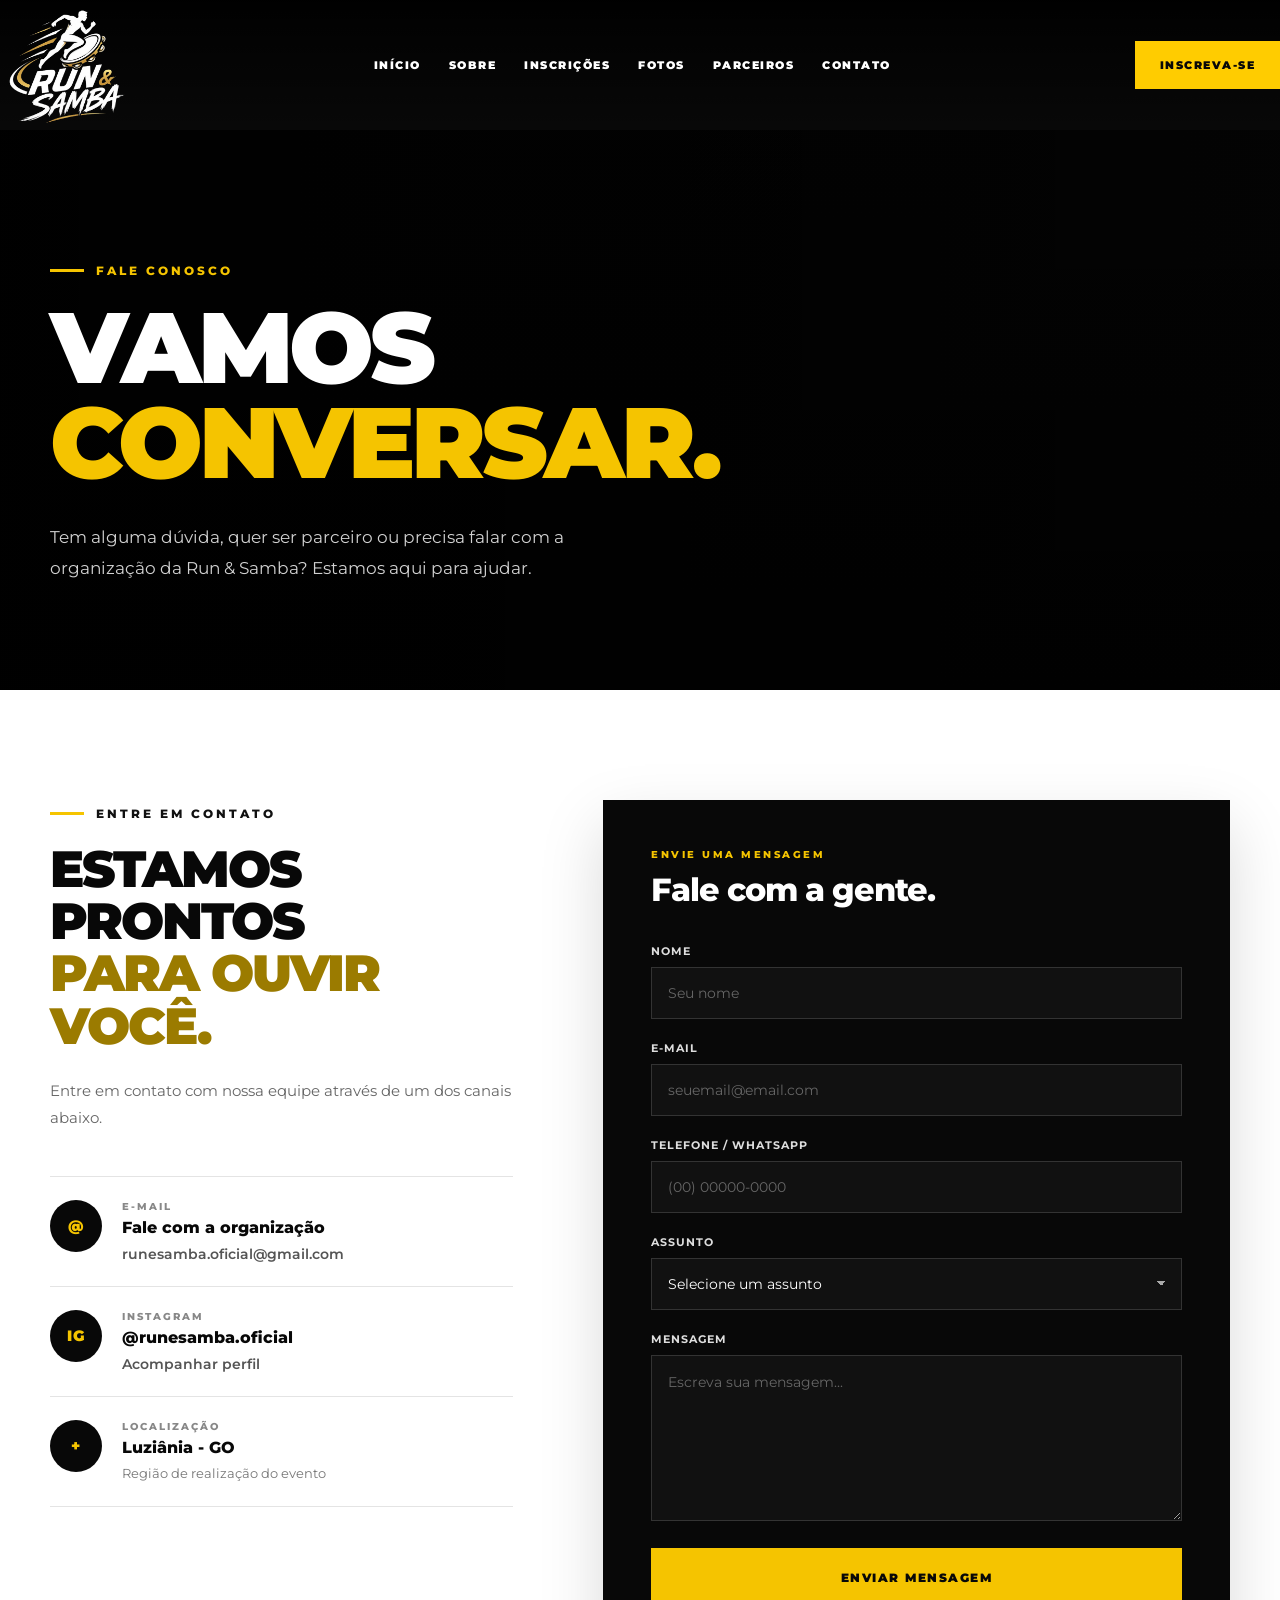
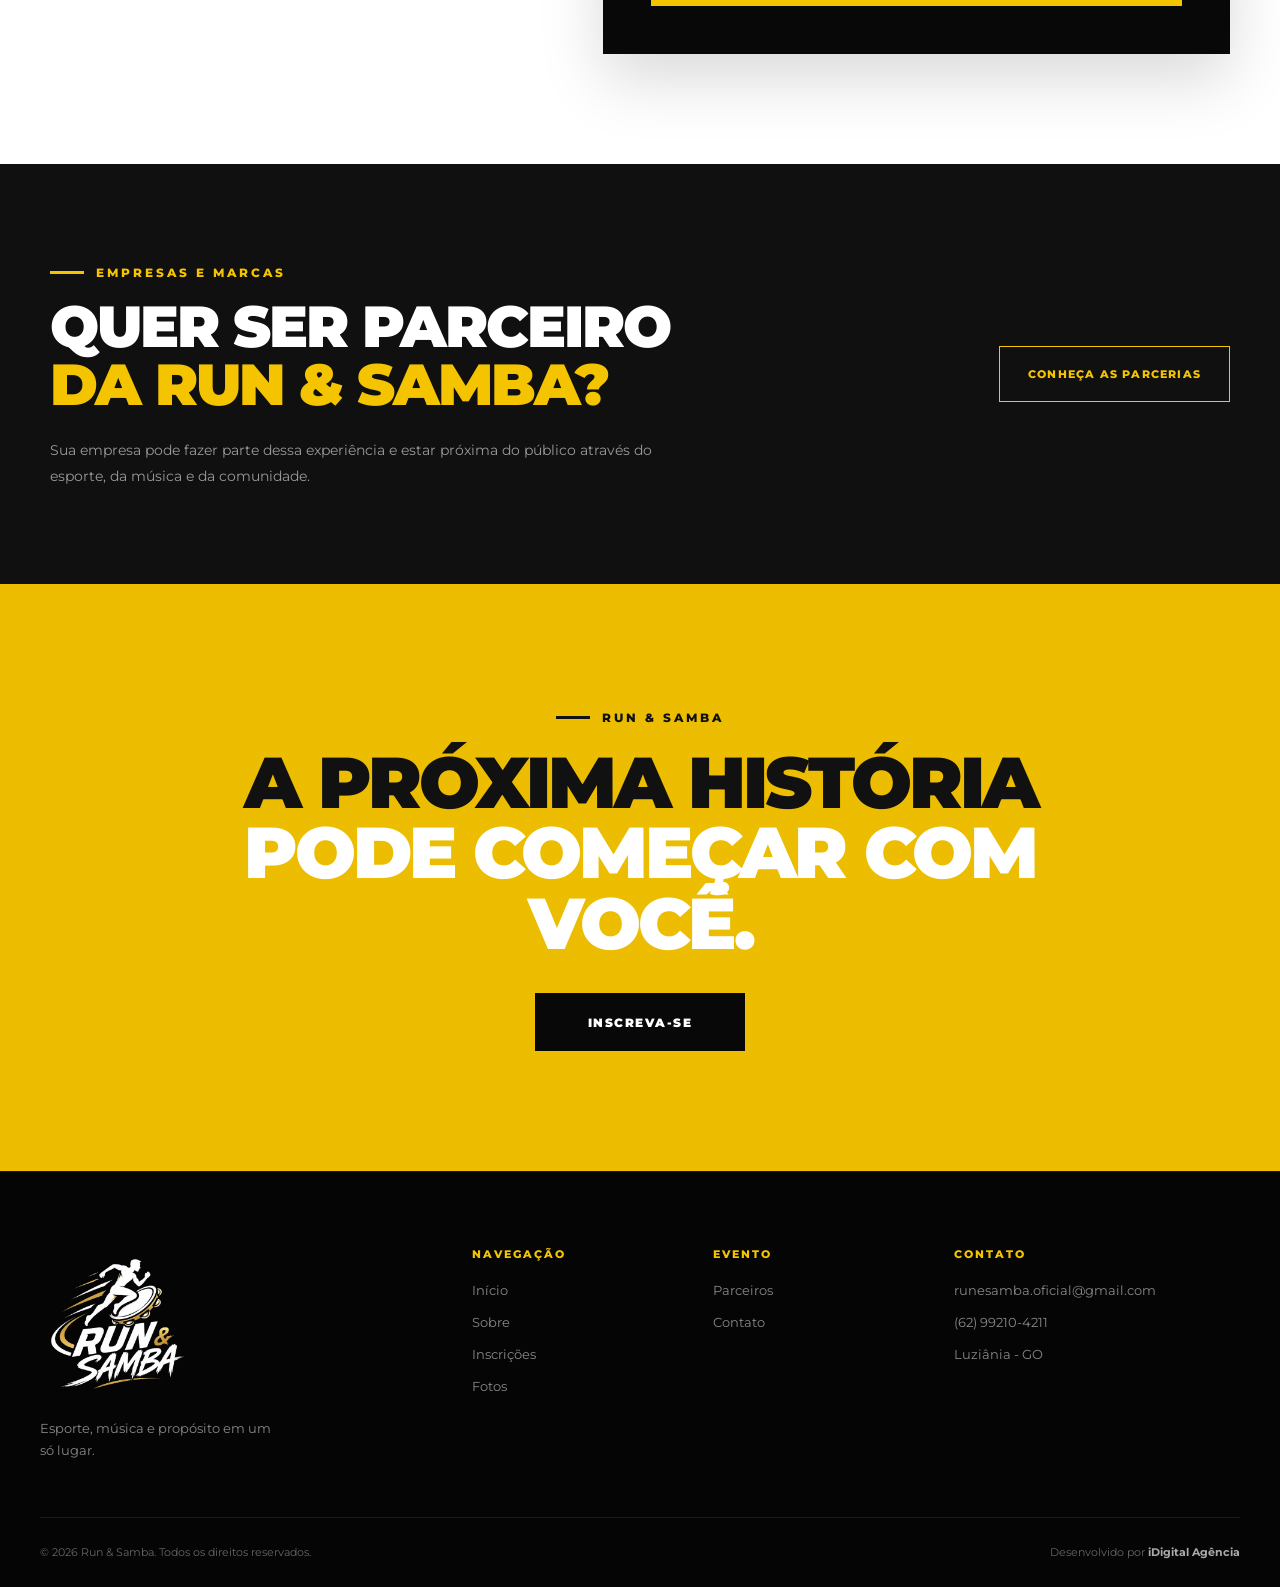
==== contato.html @ 83740265 "Projeto Run & Samba" ====
<!DOCTYPE html>
<html lang="pt-BR">

<head>

    <meta charset="UTF-8">

    <meta
        name="viewport"
        content="width=device-width, initial-scale=1.0"
    >

    <meta
        name="description"
        content="Entre em contato com a organização da Run & Samba."
    >

    <title>Contato | Run & Samba</title>


    <!-- FONTES -->

    <link
        rel="preconnect"
        href="https://fonts.googleapis.com"
    >

    <link
        rel="preconnect"
        href="https://fonts.gstatic.com"
        crossorigin
    >

    <link
        href="https://fonts.googleapis.com/css2?family=Montserrat:wght@300;400;500;600;700;800;900&display=swap"
        rel="stylesheet"
    >


    <!-- CSS -->

    <link
        rel="stylesheet"
        href="css/style.css"
    >

</head>


<body>


<!-- ==================================================
     HEADER
================================================== -->

<header class="header">

    <nav class="navbar">


        <a
            href="index.html"
            class="logo-link"
        >

            <img
                src="img/LOGO.png"
                class="logo"
                alt="Run & Samba"
            >

        </a>


         <ul class="menu">

            <li>
                <a href="index.html">
                    INÍCIO
                </a>
            </li>

            <li>
                <a href="sobre.html">
                    SOBRE
                </a>
            </li>
        
            <li>
                <a href="inscricoes.html">
                    INSCRIÇÕES
                </a>
            </li>

            <li>
                <a href="galeria.html">
                    FOTOS
                </a>
            </li>

            <li>
                <a
                    href="parceiros.html"
                >
                    PARCEIROS
                </a>
            </li>

            <li>
                <a href="contato.html">
                    CONTATO
                </a>
            </li>

        </ul>


        <a
            href="inscricoes.html"
            class="btn-header"
        >
            INSCREVA-SE
        </a>


    </nav>

</header>


<main>


<!-- ==================================================
     HERO
================================================== -->

<section class="contato-hero">


    <div class="contato-hero-overlay"></div>


    <div class="container">


        <div class="contato-hero-content">

            <span class="section-label">
                FALE CONOSCO
            </span>


            <h1>

                VAMOS
                <span>CONVERSAR.</span>

            </h1>


            <p>

                Tem alguma dúvida, quer ser parceiro
                ou precisa falar com a organização
                da Run & Samba?

                Estamos aqui para ajudar.

            </p>

        </div>

    </div>

</section>



<!-- ==================================================
     CONTATO PRINCIPAL
================================================== -->

<section class="contato-section">


    <div class="container">


        <div class="contato-grid">


            <!-- ==================================================
                 INFORMAÇÕES
            ================================================== -->

            <div class="contato-info">


                <span class="section-label">
                    ENTRE EM CONTATO
                </span>


                <h2>

                    ESTAMOS PRONTOS
                    <span>PARA OUVIR VOCÊ.</span>

                </h2>


                <p>

                    Entre em contato com nossa equipe
                    através de um dos canais abaixo.

                </p>



                <!-- E-MAIL -->

                <div class="contato-item">

                    <div class="contato-icon">
                        @
                    </div>


                    <div>

                        <span>
                            E-MAIL
                        </span>


                        <h3>
                            Fale com a organização
                        </h3>


                        <a
                            href="mailto:runesamba.oficial@gmail.com"
                        >
                            runesamba.oficial@gmail.com
                        </a>

                    </div>

                </div>



                <!-- INSTAGRAM -->

                <div class="contato-item">

                    <div class="contato-icon">
                        IG
                    </div>


                    <div>

                        <span>
                            INSTAGRAM
                        </span>


                        <h3>
                            @runesamba.oficial
                        </h3>


                        <a
                            href="https://instagram.com/runesamba.oficial"
                            target="_blank"
                            rel="noopener noreferrer"
                        >
                            Acompanhar perfil
                        </a>

                    </div>

                </div>



                <!-- LOCALIZAÇÃO -->

                <div class="contato-item">

                    <div class="contato-icon">
                        +
                    </div>


                    <div>

                        <span>
                            LOCALIZAÇÃO
                        </span>


                        <h3>
                            Luziânia - GO
                        </h3>


                        <p>
                            Região de realização do evento
                        </p>

                    </div>

                </div>


            </div>



            <!-- ==================================================
                 FORMULÁRIO
            ================================================== -->

            <div class="contato-form-wrapper">


                <div class="form-header">

                    <span>
                        ENVIE UMA MENSAGEM
                    </span>


                    <h3>
                        Fale com a gente.
                    </h3>

                </div>



                <form
                    action="https://formspree.io/f/mkjwjlvd"
                    method="POST"
                    class="contato-form"
                >


                    <!-- REDIRECIONAMENTO -->

                    <input
                    type="hidden"
                    name="_next"
                    value="http://127.0.0.1:5500/obrigado.html"
>


                    <!-- ASSUNTO DO E-MAIL -->

                    <input
                        type="hidden"
                        name="_subject"
                        value="Novo contato — Run & Samba"
                    >



                    <!-- NOME -->

                    <div class="form-group">

                        <label for="nome">
                            Nome
                        </label>


                        <input
                            type="text"
                            id="nome"
                            name="nome"
                            placeholder="Seu nome"
                            autocomplete="name"
                            required
                        >

                    </div>



                    <!-- E-MAIL -->

                    <div class="form-group">

                        <label for="email">
                            E-mail
                        </label>


                        <input
                            type="email"
                            id="email"
                            name="email"
                            placeholder="seuemail@email.com"
                            autocomplete="email"
                            required
                        >

                    </div>



                    <!-- TELEFONE -->

                    <div class="form-group">

                        <label for="telefone">
                            Telefone / WhatsApp
                        </label>


                        <input
                            type="tel"
                            id="telefone"
                            name="telefone"
                            placeholder="(00) 00000-0000"
                            autocomplete="tel"
                            required
                        >

                    </div>



                    <!-- ASSUNTO -->

                    <div class="form-group">

                        <label for="assunto">
                            Assunto
                        </label>


                        <select
                            id="assunto"
                            name="assunto"
                            required
                        >

                            <option value="">
                                Selecione um assunto
                            </option>


                            <option value="Inscrição">
                                Inscrição
                            </option>


                            <option value="Quero ser parceiro">
                                Quero ser parceiro
                            </option>


                            <option value="Informações sobre o evento">
                                Informações sobre o evento
                            </option>


                            <option value="Fotos">
                                Fotos
                            </option>
                        
                            <option value="Outro assunto">
                                Outro assunto
                            </option>

                        </select>

                    </div>



                    <!-- MENSAGEM -->

                    <div class="form-group">

                        <label for="mensagem">
                            Mensagem
                        </label>


                        <textarea
                            id="mensagem"
                            name="mensagem"
                            rows="6"
                            placeholder="Escreva sua mensagem..."
                            required
                        ></textarea>

                    </div>



                    <!-- BOTÃO -->

                    <button
                        type="submit"
                        class="btn-form"
                    >

                        ENVIAR MENSAGEM

                    </button>


                </form>

            </div>


        </div>

    </div>

</section>



<!-- ==================================================
     PARCERIAS
================================================== -->

<section class="contato-parceria">


    <div class="container">


        <div class="contato-parceria-content">


            <div>

                <span class="section-label">
                    EMPRESAS E MARCAS
                </span>


                <h2>

                    QUER SER PARCEIRO
                    <span>DA RUN & SAMBA?</span>

                </h2>


                <p>

                    Sua empresa pode fazer parte dessa
                    experiência e estar próxima do público
                    através do esporte, da música e da
                    comunidade.

                </p>

            </div>


            <a
                href="parceiros.html"
                class="btn-parceria"
            >

                CONHEÇA AS PARCERIAS

            </a>

        </div>

    </div>

</section>



<!-- ==================================================
     CTA INSCRIÇÃO
================================================== -->

<section class="contato-cta">


    <div class="container">


        <span class="section-label">
            RUN & SAMBA
        </span>


        <h2>

            A PRÓXIMA HISTÓRIA
            <span>PODE COMEÇAR COM VOCÊ.</span>

        </h2>


        <a
            href="inscricoes.html"
            class="btn-cta-contato"
        >

            INSCREVA-SE

        </a>

    </div>

</section>


</main>



<!-- ==================================================
     FOOTER
================================================== -->

<!-- ==================================================
     FOOTER
================================================== -->

<footer class="footer">

    <div class="container">

        <div class="footer-grid">

            <!-- MARCA -->

            <div class="footer-brand">

                <img
                    src="img/LOGO.png"
                    alt="Run & Samba"
                >

                <p>
                    Esporte, música e propósito
                    em um só lugar.
                </p>

            </div>


            <!-- NAVEGAÇÃO -->

            <div class="footer-column">

                <h4>
                    NAVEGAÇÃO
                </h4>

                <a href="index.html">
                    Início
                </a>

                <a href="sobre.html">
                    Sobre
                </a>

                <a href="inscricoes.html">
                    Inscrições
                </a>

                <a href="galeria.html">
                    Fotos
                </a>

            </div>


            <!-- EVENTO -->

            <div class="footer-column">

                <h4>
                    EVENTO
                </h4>

                <a href="parceiros.html">
                    Parceiros
                </a>

                <a href="contato.html">
                    Contato
                </a>

            </div>


            <!-- CONTATO -->

            <div class="footer-column">

                <h4>
                    CONTATO
                </h4>

                <p>
                    runesamba.oficial@gmail.com
                </p>

                <p>
                    (62) 99210-4211
                </p>

                <p>
                    Luziânia - GO
                </p>

            </div>

        </div>


        <!-- LINHA FINAL -->

        <div class="footer-bottom">

            <p>
                © 2026 Run & Samba. Todos os direitos reservados.
            </p>

            <p>
                Desenvolvido por
                <strong>iDigital Agência</strong>
            </p>

        </div>

    </div>

</footer>



<script src="js/script.js"></script>

</body>

</html>
---- css/style.css ----
/* ============================================================
   RUN & SAMBA
   STYLE.CSS
   Visual: preto + branco + amarelo
   ============================================================ */

:root {
    --black: #080808;
    --black-soft: #111111;
    --black-card: #151515;

    --white: #ffffff;
    --gray: #b8b8b8;
    --gray-dark: #777777;

    --yellow: #ffcc00;
    --yellow-dark: #e6b800;

    --border: rgba(255, 255, 255, 0.12);

    --container: 1200px;

    --transition: 0.3s ease;
}


/* ============================================================
   RESET
   ============================================================ */

* {
    margin: 0;
    padding: 0;
    box-sizing: border-box;
}

html {
    scroll-behavior: smooth;
}

body {
    font-family: "Montserrat", sans-serif;
    background: var(--black);
    color: var(--white);
    overflow-x: hidden;
}

body,
button,
input,
textarea,
select {
    font-family: "Montserrat", sans-serif;
}

img {
    display: block;
    max-width: 100%;
}

a {
    color: inherit;
    text-decoration: none;
}

button,
input,
textarea,
select {
    border: 0;
    outline: none;
}

button {
    cursor: pointer;
}


/* ============================================================
   CONTAINER
   ============================================================ */

.container {
    width: min(
        var(--container),
        calc(100% - 40px)
    );

    margin: 0 auto;
}


/* ============================================================
   SECTIONS
   ============================================================ */

.section {
    padding: 120px 0;
}

.section-label {
    display: inline-block;

    margin-bottom: 18px;

    color: var(--yellow);

    font-size: 12px;
    font-weight: 900;

    letter-spacing: 3px;
}

.section-heading h2 {
    max-width: 900px;

    font-size: clamp(
        36px,
        5vw,
        68px
    );

    line-height: 0.98;

    font-weight: 900;

    letter-spacing: -2px;
}

.section-heading h2 span {
    color: var(--yellow);
}

.section-heading.center {
    text-align: center;
}

.section-heading.center h2 {
    margin: 0 auto;
}


/* ============================================================
   HEADER
   ============================================================ */

.header {
    position: absolute;

    top: 0;
    left: 0;

    width: 100%;

    z-index: 1000;

    background:
        linear-gradient(
            to bottom,
            rgba(0, 0, 0, 0.95),
            rgba(0, 0, 0, 0)
        );
}

.navbar {
    min-height: 90px;

    display: flex;

    align-items: center;
    justify-content: space-between;

    gap: 30px;
}

.logo-link {
    display: flex;
    align-items: center;
}

.logo {
    width: 130px;
    height: auto;

    object-fit: contain;
}


/* ============================================================
   MENU
   ============================================================ */

.menu {
    display: flex;

    align-items: center;

    gap: 28px;

    list-style: none;
}

.menu li {
    list-style: none;
}

.menu a {
    position: relative;

    display: inline-block;

    padding: 8px 0;

    font-size: 11px;
    font-weight: 900;

    letter-spacing: 1.5px;

    transition:
        color var(--transition);
}

.menu a::after {
    content: "";

    position: absolute;

    left: 0;
    bottom: 0;

    width: 0;
    height: 2px;

    background: var(--yellow);

    transition:
        width var(--transition);
}

.menu a:hover {
    color: var(--yellow);
}

.menu a:hover::after {
    width: 100%;
}


/* ============================================================
   MENU MOBILE
   ============================================================ */

.menu-mobile {
    display: none;

    width: 44px;
    height: 44px;

    background: transparent;

    align-items: center;
    justify-content: center;

    flex-direction: column;

    gap: 5px;
}

.menu-mobile span {
    display: block;

    width: 25px;
    height: 2px;

    background: var(--white);

    transition:
        transform var(--transition),
        opacity var(--transition);
}


/* ============================================================
   BUTTONS
   ============================================================ */

.btn-header,
.btn-primary,
.btn-outline,
.btn-fotos {
    display: inline-flex;

    align-items: center;
    justify-content: center;

    min-height: 48px;

    padding: 0 25px;

    font-size: 11px;
    font-weight: 900;

    letter-spacing: 1.5px;

    transition:
        transform var(--transition),
        background var(--transition),
        color var(--transition),
        border-color var(--transition);
}

.btn-header,
.btn-primary {
    background: var(--yellow);
    color: #080808;
}

.btn-header:hover,
.btn-primary:hover {
    background: var(--yellow-dark);

    transform: translateY(-2px);
}

.btn-outline {
    border: 1px solid rgba(255, 255, 255, 0.8);

    background: transparent;

    color: var(--white);
}

.btn-outline:hover {
    border-color: var(--yellow);

    color: var(--yellow);

    transform: translateY(-2px);
}

.btn-fotos {
    border: 1px solid rgba(255, 255, 255, 0.35);

    background: transparent;

    color: var(--white);
}

.btn-fotos:hover {
    border-color: var(--yellow);

    color: var(--yellow);
}


/* ============================================================
   HERO
   ============================================================ */

.hero {
    position: relative;

    min-height: 100vh;

    display: flex;

    align-items: center;

    padding: 150px 0 190px;

    overflow: hidden;

    background:
        linear-gradient(
            90deg,
            rgba(0, 0, 0, 0.95) 0%,
            rgba(0, 0, 0, 0.75) 45%,
            rgba(0, 0, 0, 0.25) 100%
        ),
        url("../img/BANNER.png")
        center center /
        cover
        no-repeat;
}

.hero-overlay {
    position: absolute;

    inset: 0;

    background:
        linear-gradient(
            to bottom,
            rgba(0, 0, 0, 0.2),
            rgba(0, 0, 0, 0.85)
        );

    pointer-events: none;
}

.hero::after {
    content: "";

    position: absolute;

    left: 0;
    right: 0;
    bottom: 0;

    height: 180px;

    background:
        linear-gradient(
            to top,
            var(--black),
            transparent
        );

    pointer-events: none;
}

.hero-content {
    position: relative;

    z-index: 2;
}

.hero-label {
    display: block;

    margin-bottom: 24px;

    color: var(--yellow);

    font-size: 12px;
    font-weight: 900;

    letter-spacing: 3px;
}

.hero h1 {
    font-size: clamp(
        60px,
        9vw,
        125px
    );

    line-height: 0.84;

    font-weight: 900;

    letter-spacing: -5px;
}

.hero h1 span {
    color: var(--yellow);
}

.hero-content > p {
    max-width: 480px;

    margin: 30px 0;

    color: #dddddd;

    font-size: 18px;

    line-height: 1.6;
}

.hero-buttons {
    display: flex;

    align-items: center;

    gap: 12px;

    flex-wrap: wrap;
}


/* ============================================================
   HERO INFORMATION
   ============================================================ */

.hero-info {
    position: absolute;

    z-index: 4;

    right: 6%;
    bottom: 55px;

    display: grid;

    grid-template-columns:
        repeat(4, auto);

    gap: 35px;
}

.hero-info div {
    display: flex;

    flex-direction: column;

    gap: 5px;

    padding-left: 18px;

    border-left: 2px solid var(--yellow);
}

.hero-info strong {
    font-size: 19px;

    font-weight: 900;
}

.hero-info span {
    color: #aaaaaa;

    font-size: 9px;

    font-weight: 900;

    letter-spacing: 1.5px;
}


/* ============================================================
   SOBRE
   ============================================================ */

.sobre {
    background: var(--black);
}

.sobre-grid {
    display: grid;

    grid-template-columns:
        0.9fr 1.1fr;

    gap: 80px;

    margin-top: 80px;
}

.sobre-content {
    max-width: 560px;
}

.sobre-content p {
    margin-bottom: 24px;

    color: #bcbcbc;

    font-size: 16px;

    line-height: 1.8;
}

.sobre-content .sobre-destaque {
    color: var(--white);

    font-size: 25px;

    line-height: 1.45;

    font-weight: 700;
}


/* ============================================================
   FEATURES
   ============================================================ */

.sobre-features {
    display: grid;

    gap: 20px;
}

.feature {
    padding: 26px 0;

    border-top:
        1px solid
        rgba(255, 255, 255, 0.12);

    transition:
        padding var(--transition);
}

.feature:hover {
    padding-left: 10px;
}

.feature span {
    color: var(--yellow);

    font-size: 12px;

    font-weight: 900;
}

.feature h3 {
    margin: 8px 0;

    font-size: 22px;

    font-weight: 900;
}

.feature p {
    color: #999999;

    line-height: 1.6;
}


/* ============================================================
   MOMENTOS
   ============================================================ */

.momentos {
    background: #101010;

    overflow: hidden;
}

.momentos-heading {
    display: flex;

    align-items: flex-end;
    justify-content: space-between;

    gap: 30px;

    margin-bottom: 50px;
}


/* ============================================================
   GALERIA / CARROSSEL
   ============================================================ */

.stories-carousel {
    width: 100%;

    overflow: hidden;
}

.stories-track {
    display: flex;

    width: max-content;

    animation:
        marquee
        35s
        linear
        infinite;
}

.stories-group {
    display: flex;

    gap: 18px;

    padding-right: 18px;
}

.story {
    width: 210px;
    height: 300px;

    flex: 0 0 auto;

    overflow: hidden;

    background: #181818;
}

.story img {
    width: 100%;
    height: 100%;

    object-fit: cover;

    transition:
        transform 0.5s ease;
}

.story:hover img {
    transform: scale(1.06);
}

@keyframes marquee {

    from {
        transform: translateX(0);
    }

    to {
        transform: translateX(-50%);
    }

}


/* ============================================================
   EXPERIÊNCIAS
   ============================================================ */

.experiencias {
    background: var(--black);
}

.experience-grid {
    display: grid;

    grid-template-columns:
        repeat(3, 1fr);

    margin-top: 70px;

    border-top:
        1px solid
        rgba(255, 255, 255, 0.08);

    border-left:
        1px solid
        rgba(255, 255, 255, 0.08);
}

.experience-card {
    min-height: 180px;

    display: flex;

    gap: 24px;

    padding: 32px;

    border-right:
        1px solid
        rgba(255, 255, 255, 0.08);

    border-bottom:
        1px solid
        rgba(255, 255, 255, 0.08);

    transition:
        background var(--transition),
        transform var(--transition);
}

.experience-card:hover {
    background: var(--black-soft);

    transform: translateY(-3px);
}

.experience-card > span {
    color: var(--yellow);

    font-size: 12px;

    font-weight: 900;
}

.experience-card h3 {
    margin-bottom: 12px;

    font-size: 18px;

    font-weight: 900;
}

.experience-card p {
    color: #999999;

    line-height: 1.6;
}


/* ============================================================
   CTA
   ============================================================ */

.cta {
    position: relative;

    padding: 130px 0;

    overflow: hidden;

    background: #111111;
}

.cta-background {
    position: absolute;

    inset: 0;

    background:
        linear-gradient(
            90deg,
            rgba(0, 0, 0, 0.9),
            rgba(0, 0, 0, 0.55)
        ),
        url("../img/BANNER.jpg")
        center center /
        cover
        no-repeat;

    opacity: 0.9;
}

.cta-content {
    position: relative;

    z-index: 2;
}

.cta h2 {
    max-width: 900px;

    font-size: clamp(
        38px,
        5vw,
        70px
    );

    line-height: 1;

    font-weight: 900;

    letter-spacing: -2px;
}

.cta h2 span {
    color: var(--yellow);
}

.cta p {
    max-width: 600px;

    margin: 25px 0;

    color: #cccccc;

    line-height: 1.7;
}


/* ============================================================
   FOOTER
   ============================================================ */

.footer {
    padding: 75px 0 25px;

    background: #050505;

    border-top:
        1px solid
        rgba(255, 255, 255, 0.08);
}

.footer-grid {
    display: grid;

    grid-template-columns:
        2fr 1fr 1fr 1.5fr;

    gap: 50px;
}

.footer-brand img {
    width: 125px;

    margin-bottom: 18px;
}

.footer p,
.footer a {
    color: #999999;

    font-size: 13px;

    line-height: 1.8;
}

.footer-column {
    display: flex;

    flex-direction: column;

    gap: 5px;
}

.footer-column h4 {
    margin-bottom: 12px;

    color: var(--white);

    font-size: 11px;

    letter-spacing: 2px;
}

.footer a {
    transition:
        color var(--transition);
}

.footer a:hover {
    color: var(--yellow);
}

.footer-bottom {
    display: flex;

    align-items: center;
    justify-content: space-between;

    gap: 20px;

    margin-top: 55px;

    padding-top: 20px;

    border-top:
        1px solid
        rgba(255, 255, 255, 0.08);
}

.footer-bottom strong {
    color: var(--yellow);
}


/* ============================================================
   PÁGINAS INTERNAS
   ============================================================ */

.page-hero {
    padding: 170px 0 90px;

    background:
        linear-gradient(
            rgba(0, 0, 0, 0.75),
            rgba(0, 0, 0, 0.9)
        ),
        url("../img/BANNER.png")
        center center /
        cover
        no-repeat;
}

.page-hero h1 {
    font-size: clamp(
        48px,
        7vw,
        90px
    );

    line-height: 0.95;

    font-weight: 900;

    letter-spacing: -3px;
}

.page-content {
    padding: 90px 0;

    background: var(--black);
}


/* ============================================================
   CARDS
   ============================================================ */

.card-grid {
    display: grid;

    grid-template-columns:
        repeat(3, 1fr);

    gap: 20px;

    margin-top: 45px;
}

.card {
    padding: 30px;

    background: var(--black-card);

    border:
        1px solid
        rgba(255, 255, 255, 0.08);

    transition:
        transform var(--transition),
        border-color var(--transition);
}

.card:hover {
    transform: translateY(-4px);

    border-color:
        rgba(255, 204, 0, 0.4);
}

.card h3 {
    margin-bottom: 10px;

    font-size: 18px;

    font-weight: 900;
}

.card p {
    color: #aaaaaa;

    line-height: 1.7;
}


/* ============================================================
   FORMULÁRIO
   ============================================================ */

.form-box {
    width: 100%;

    max-width: 760px;

    margin: 0 auto;

    padding: 40px;

    background: var(--black-card);

    border:
        1px solid
        rgba(255, 255, 255, 0.1);
}

.form-grid {
    display: grid;

    grid-template-columns:
        1fr 1fr;

    gap: 18px;

    margin-top: 30px;
}

.field {
    display: flex;

    flex-direction: column;

    gap: 8px;
}

.field.full {
    grid-column: 1 / -1;
}

.field label {
    color: var(--white);

    font-size: 10px;

    font-weight: 900;

    letter-spacing: 1.5px;
}

.field input,
.field select,
.field textarea {
    width: 100%;

    padding: 15px;

    color: var(--white);

    background: #080808;

    border:
        1px solid
        rgba(255, 255, 255, 0.15);

    transition:
        border-color var(--transition);
}

.field textarea {
    resize: vertical;

    min-height: 120px;
}

.field input:focus,
.field select:focus,
.field textarea:focus {
    border-color: var(--yellow);
}

.form-status {
    min-height: 22px;

    margin-top: 15px;

    font-size: 13px;

    color: var(--yellow);
}


/* ============================================================
   GALERIA
   ============================================================ */

.gallery {
    display: grid;

    grid-template-columns:
        repeat(3, 1fr);

    gap: 15px;

    margin-top: 45px;
}

.gallery img {
    width: 100%;
    height: 320px;

    object-fit: cover;

    transition:
        transform var(--transition),
        opacity var(--transition);
}

.gallery img:hover {
    transform: scale(1.02);

    opacity: 0.85;
}


/* ============================================================
   PARCEIROS
   ============================================================ */

.partner-list {
    display: grid;

    grid-template-columns:
        repeat(3, 1fr);

    gap: 20px;

    margin-top: 45px;
}

.partner {
    min-height: 160px;

    display: grid;

    place-items: center;

    padding: 30px;

    background: var(--black-card);

    border:
        1px solid
        rgba(255, 255, 255, 0.08);

    color: #999999;

    font-size: 13px;

    font-weight: 900;

    letter-spacing: 1px;

    text-align: center;

    transition:
        border-color var(--transition),
        color var(--transition);
}

.partner:hover {
    color: var(--yellow);

    border-color:
        rgba(255, 204, 0, 0.4);
}


/* ============================================================
   RESPONSIVO — TABLET
   ============================================================ */

@media (max-width: 900px) {

    .navbar {
        position: relative;
    }

    .menu-mobile {
        display: flex;

        order: 3;
    }

    .btn-header {
        display: none;
    }

    .menu {
        position: absolute;

        top: 80px;
        left: 0;
        right: 0;

        display: none;

        flex-direction: column;

        align-items: stretch;

        gap: 0;

        padding: 15px 20px;

        background:
            rgba(8, 8, 8, 0.98);

        border:
            1px solid
            rgba(255, 255, 255, 0.1);
    }

    .menu.is-open {
        display: flex;
    }

    .menu a {
        display: block;

        padding: 15px 5px;
    }


    .hero {
        padding:
            140px 0
            190px;
    }

    .hero-info {
        left: 20px;
        right: 20px;
        bottom: 35px;

        grid-template-columns:
            repeat(2, 1fr);

        gap: 20px;
    }


    .sobre-grid {
        grid-template-columns: 1fr;

        gap: 50px;
    }


    .experience-grid {
        grid-template-columns:
            repeat(2, 1fr);
    }


    .footer-grid {
        grid-template-columns:
            1fr 1fr;
    }

}


/* ============================================================
   RESPONSIVO — CELULAR
   ============================================================ */

@media (max-width: 600px) {

    .container {
        width:
            min(
                100% - 28px,
                var(--container)
            );
    }

    .section {
        padding: 85px 0;
    }


    .logo {
        width: 110px;
    }


    .hero {
        min-height: 100svh;

        padding:
            130px 0
            210px;
    }

    .hero h1 {
        font-size:
            clamp(
                58px,
                18vw,
                90px
            );

        letter-spacing: -3px;
    }

    .hero-content > p {
        font-size: 16px;
    }


    .hero-buttons {
        flex-direction: column;

        align-items: stretch;
    }

    .btn-primary,
    .btn-outline {
        width: 100%;
    }


    .hero-info {
        grid-template-columns:
            repeat(2, 1fr);

        gap: 15px;
    }

    .hero-info div {
        padding-left: 10px;
    }

    .hero-info strong {
        font-size: 16px;
    }


    .momentos-heading {
        align-items: flex-start;

        flex-direction: column;
    }


    .story {
        width: 160px;
        height: 230px;
    }


    .experience-grid {
        grid-template-columns: 1fr;
    }


    .experience-card {
        min-height: auto;
    }


    .footer-grid {
        grid-template-columns: 1fr;

        gap: 35px;
    }

    .footer-bottom {
        align-items: flex-start;

        flex-direction: column;
    }


    .card-grid {
        grid-template-columns: 1fr;
    }


    .gallery {
        grid-template-columns: 1fr;
    }

    .gallery img {
        height: 350px;
    }


    .partner-list {
        grid-template-columns: 1fr;
    }


    .form-box {
        padding: 25px 18px;
    }

    .form-grid {
        grid-template-columns: 1fr;
    }

    .field.full {
        grid-column: auto;
    }

}

/* ============================================================
   SOBRE — NOVA PÁGINA
   Estrutura limpa baseada no index
   ============================================================ */

.about-hero {
    position: relative;
    min-height: 78vh;
    display: flex;
    align-items: center;
    padding: 150px 0 110px;
    overflow: hidden;
    background:
        linear-gradient(90deg, rgba(0,0,0,.94) 0%, rgba(0,0,0,.68) 48%, rgba(0,0,0,.35) 100%),
        url("../img/BANNER.png") center center / cover no-repeat;
}

.about-hero-overlay {
    position: absolute;
    inset: 0;
    background: linear-gradient(to bottom, rgba(0,0,0,.08), var(--black));
    pointer-events: none;
}

.about-hero-content {
    position: relative;
    z-index: 2;
}

.about-hero h1 {
    max-width: 900px;
    margin: 0;
    font-size: clamp(58px, 9vw, 120px);
    line-height: .86;
    font-weight: 900;
    letter-spacing: -5px;
}

.about-hero h1 span {
    color: var(--yellow);
}

.about-hero p {
    max-width: 520px;
    margin-top: 30px;
    color: #ddd;
    font-size: 18px;
    line-height: 1.6;
}

.about-story {
    background: var(--black);
}

.about-story-grid {
    display: grid;
    grid-template-columns: 1.1fr .9fr;
    gap: 80px;
    align-items: stretch;
    margin-top: 70px;
}

.about-story-copy {
    max-width: 650px;
}

.about-story-copy p {
    margin-bottom: 24px;
    color: #aaa;
    font-size: 16px;
    line-height: 1.85;
}

.about-story-copy .about-lead,
.about-lead {
    color: var(--white);
    font-size: 25px;
    line-height: 1.45;
    font-weight: 700;
}

.about-story-highlight {
    min-height: 350px;
    display: flex;
    flex-direction: column;
    justify-content: flex-end;
    padding: 45px;
    border-left: 2px solid var(--yellow);
    background:
        linear-gradient(135deg, rgba(255,204,0,.08), rgba(255,255,255,.015));
}

.about-story-highlight span {
    margin-bottom: auto;
    color: var(--yellow);
    font-size: clamp(60px, 8vw, 100px);
    line-height: .8;
    font-weight: 900;
    letter-spacing: -5px;
}

.about-story-highlight strong {
    font-size: 32px;
    line-height: 1;
    font-weight: 900;
}

.about-story-highlight p {
    max-width: 400px;
    margin-top: 18px;
    color: #999;
    line-height: 1.6;
}

.about-purpose {
    background: #101010;
}

.about-values {
    display: grid;
    grid-template-columns: repeat(3, 1fr);
    margin-top: 70px;
    border-top: 1px solid rgba(255,255,255,.1);
    border-left: 1px solid rgba(255,255,255,.1);
}

.about-value {
    min-height: 270px;
    padding: 34px;
    border-right: 1px solid rgba(255,255,255,.1);
    border-bottom: 1px solid rgba(255,255,255,.1);
    transition: background var(--transition), transform var(--transition);
}

.about-value:hover {
    background: #151515;
    transform: translateY(-4px);
}

.about-value > span {
    color: var(--yellow);
    font-size: 12px;
    font-weight: 900;
}

.about-value h3 {
    margin: 45px 0 14px;
    font-size: 25px;
    font-weight: 900;
}

.about-value p {
    color: #999;
    line-height: 1.7;
}

.about-experience {
    background: var(--black);
}

.about-experience-grid {
    display: grid;
    grid-template-columns: .8fr 1.2fr;
    gap: 100px;
    align-items: start;
}

.about-experience-title h2 {
    font-size: clamp(60px, 8vw, 105px);
    line-height: .82;
    font-weight: 900;
    letter-spacing: -5px;
}

.about-experience-title h2 span {
    color: var(--yellow);
}

.about-experience-text {
    max-width: 650px;
    padding-top: 25px;
}

.about-experience-text > p {
    margin-bottom: 24px;
    color: #aaa;
    font-size: 16px;
    line-height: 1.8;
}

.about-stats {
    display: grid;
    grid-template-columns: repeat(3, 1fr);
    margin-top: 50px;
    border-top: 1px solid rgba(255,255,255,.12);
}

.about-stats div {
    padding: 28px 20px 0 0;
    border-right: 1px solid rgba(255,255,255,.12);
}

.about-stats div:last-child {
    border-right: 0;
    padding-left: 20px;
}

.about-stats strong {
    display: block;
    font-size: 34px;
    font-weight: 900;
}

.about-stats span {
    display: block;
    margin-top: 6px;
    color: #777;
    font-size: 9px;
    font-weight: 900;
    letter-spacing: 1.5px;
}

.about-first {
    background: #101010;
}

.about-timeline {
    margin-top: 70px;
    border-top: 1px solid rgba(255,255,255,.1);
}

.about-timeline article {
    display: grid;
    grid-template-columns: 90px 1fr;
    gap: 30px;
    padding: 34px 0;
    border-bottom: 1px solid rgba(255,255,255,.1);
}

.about-timeline article > span {
    color: var(--yellow);
    font-size: 13px;
    font-weight: 900;
}

.about-timeline small {
    color: var(--yellow);
    font-size: 10px;
    font-weight: 900;
    letter-spacing: 2px;
}

.about-timeline h3 {
    margin: 8px 0 10px;
    font-size: 24px;
    font-weight: 900;
}

.about-timeline p {
    max-width: 650px;
    color: #999;
    line-height: 1.7;
}

.about-cta {
    position: relative;
    padding: 130px 0;
    overflow: hidden;
    background: #111;
}

.about-cta-overlay {
    position: absolute;
    inset: 0;
    background:
        linear-gradient(90deg, rgba(0,0,0,.93), rgba(0,0,0,.55)),
        url("../img/BANNER.jpg") center center / cover no-repeat;
}

.about-cta-content {
    position: relative;
    z-index: 2;
}

.about-cta h2 {
    max-width: 900px;
    font-size: clamp(40px, 6vw, 75px);
    line-height: .95;
    font-weight: 900;
    letter-spacing: -3px;
}

.about-cta h2 span {
    color: var(--yellow);
}

.about-cta p {
    margin: 25px 0;
    color: #ccc;
    line-height: 1.7;
}

/* SOBRE — RESPONSIVO */

@media (max-width: 900px) {
    .about-story-grid,
    .about-experience-grid {
        grid-template-columns: 1fr;
        gap: 50px;
    }

    .about-values {
        grid-template-columns: 1fr;
    }

    .about-story-highlight {
        min-height: 300px;
    }
}

@media (max-width: 600px) {
    .about-hero {
        min-height: 78svh;
        padding: 130px 0 90px;
    }

    .about-hero h1 {
        font-size: clamp(55px, 17vw, 90px);
        letter-spacing: -3px;
    }

    .about-hero p {
        font-size: 16px;
    }

    .about-story-grid {
        margin-top: 50px;
    }

    .about-story-highlight {
        min-height: 280px;
        padding: 30px;
    }

    .about-story-highlight strong {
        font-size: 27px;
    }

    .about-values {
        margin-top: 50px;
    }

    .about-value {
        min-height: auto;
        padding: 28px;
    }

    .about-value h3 {
        margin-top: 30px;
    }

    .about-experience-grid {
        gap: 35px;
    }

    .about-experience-title h2 {
        font-size: clamp(58px, 17vw, 90px);
        letter-spacing: -3px;
    }

    .about-stats {
        grid-template-columns: 1fr;
    }

    .about-stats div,
    .about-stats div:last-child {
        padding: 20px 0;
        border-right: 0;
        border-bottom: 1px solid rgba(255,255,255,.12);
    }

    .about-stats div:last-child {
        border-bottom: 0;
    }

    .about-timeline article {
        grid-template-columns: 45px 1fr;
        gap: 15px;
    }

    .about-timeline h3 {
        font-size: 20px;
    }

    .about-cta {
        padding: 95px 0;
    }
}
/* ============================================================
   INSCRIÇÕES — RUN & SAMBA 2026
   CSS exclusivo da página inscricoes.html
   ============================================================ */


/* ============================================================
   HERO
============================================================ */

.inscricao-hero {
    position: relative;
    min-height: 620px;
    display: flex;
    align-items: center;
    overflow: hidden;

    background:
        linear-gradient(
            90deg,
            rgba(0, 0, 0, .96) 0%,
            rgba(0, 0, 0, .78) 45%,
            rgba(0, 0, 0, .38) 100%
        ),
        url("../img/BANNER.png") center center / cover no-repeat;
}

.hero-content-inscricao {
    position: relative;
    z-index: 2;

    width: min(1200px, 92%);
    margin: 0 auto;

    padding-top: 80px;
}

.hero-content-inscricao > span {
    display: inline-block;

    margin-bottom: 20px;

    color: var(--yellow);
    font-size: 12px;
    font-weight: 900;
    letter-spacing: 3px;
}

.hero-content-inscricao h1 {
    margin: 0;

    color: var(--white);
    font-size: clamp(58px, 9vw, 120px);
    line-height: .88;
    font-weight: 900;
    letter-spacing: -5px;
}

.linha-amarela {
    width: 85px;
    height: 5px;

    margin: 28px 0;

    background: var(--yellow);
}

.hero-content-inscricao h2 {
    margin: 0 0 18px;

    color: #f4f4f4;
    font-size: clamp(20px, 2.4vw, 32px);
    line-height: 1.1;
    font-weight: 800;
}

.hero-content-inscricao p {
    max-width: 570px;

    margin: 0;

    color: #bdbdbd;
    font-size: 17px;
    line-height: 1.7;
}


/* ============================================================
   ÁREA PRINCIPAL
============================================================ */

.area-inscricao {
    padding: 110px 0 120px;

    background: var(--black);
}

.container-inscricao {
    width: min(1200px, 92%);
    margin: 0 auto;
}


/* ============================================================
   INTRODUÇÃO
============================================================ */

.intro-inscricao {
    max-width: 760px;
    margin-bottom: 70px;
}

.intro-inscricao > span {
    display: block;

    margin-bottom: 15px;

    color: var(--yellow);
    font-size: 11px;
    font-weight: 900;
    letter-spacing: 2px;
}

.intro-inscricao h2 {
    margin: 0 0 18px;

    color: var(--white);
    font-size: clamp(38px, 5vw, 65px);
    line-height: .95;
    font-weight: 900;
    letter-spacing: -3px;
}

.intro-inscricao p {
    max-width: 650px;

    margin: 0;

    color: #999;
    font-size: 16px;
    line-height: 1.7;
}


/* ============================================================
   LAYOUT
============================================================ */

.layout-inscricao {
    display: grid;
    grid-template-columns: minmax(0, 1fr) 340px;
    gap: 60px;

    align-items: start;
}


/* ============================================================
   FORMULÁRIO
============================================================ */

.formulario {
    min-width: 0;
}

#form-inscricao {
    width: 100%;
}

.bloco-form {
    position: relative;

    padding: 45px 0;

    border-top: 1px solid rgba(255, 255, 255, .12);
}

.bloco-form:first-child {
    padding-top: 0;
    border-top: 0;
}

.bloco-final {
    padding-bottom: 0;
}


/* ============================================================
   TÍTULO DOS BLOCOS
============================================================ */

.titulo-bloco {
    display: flex;
    align-items: flex-start;
    gap: 22px;
}

.numero-bloco {
    flex: 0 0 auto;

    color: var(--yellow);
    font-size: 13px;
    font-weight: 900;
    letter-spacing: 1px;
}

.titulo-bloco small {
    display: block;

    margin-bottom: 7px;

    color: #777;
    font-size: 9px;
    font-weight: 800;
    letter-spacing: 2px;
}

.titulo-bloco h3 {
    margin: 0;

    color: var(--white);
    font-size: 23px;
    line-height: 1.1;
    font-weight: 900;
}

.descricao-bloco {
    max-width: 650px;

    margin: 18px 0 30px 38px;

    color: #858585;
    font-size: 14px;
    line-height: 1.65;
}


/* ============================================================
   CAMPOS
============================================================ */

.campos {
    display: grid;
    grid-template-columns: repeat(2, minmax(0, 1fr));
    gap: 22px;

    margin-left: 38px;
}

.campo {
    min-width: 0;
}

.campo-full {
    grid-column: 1 / -1;
}

.campo label {
    display: block;

    margin-bottom: 9px;

    color: #d7d7d7;
    font-size: 10px;
    font-weight: 800;
    letter-spacing: 1px;
}

.campo label b {
    color: var(--yellow);
}

.campo input:not([type="radio"]):not([type="checkbox"]),
.campo select {
    width: 100%;
    height: 54px;

    box-sizing: border-box;

    border: 1px solid #292929;
    border-radius: 0;
    outline: none;

    padding: 0 17px;

    background: #111;
    color: var(--white);

    font-family: inherit;
    font-size: 14px;

    transition:
        border-color .2s ease,
        background .2s ease,
        box-shadow .2s ease;
}

.campo input::placeholder {
    color: #555;
}

.campo input:not([type="radio"]):not([type="checkbox"]):hover,
.campo select:hover {
    border-color: #3a3a3a;
}

.campo input:not([type="radio"]):not([type="checkbox"]):focus,
.campo select:focus {
    border-color: var(--yellow);

    background: #151515;

    box-shadow: 0 0 0 2px rgba(255, 204, 0, .08);
}

.campo select {
    cursor: pointer;
}

.campo select option {
    background: #111;
    color: #fff;
}


/* ============================================================
   CAMISETA
============================================================ */

.tamanhos {
    display: flex;
    flex-wrap: wrap;
    gap: 10px;
}

.tamanhos label {
    margin: 0;
    cursor: pointer;
}

.tamanhos input {
    position: absolute;
    opacity: 0;
    pointer-events: none;
}

.tamanhos label span {
    display: flex;
    align-items: center;
    justify-content: center;

    width: 55px;
    height: 48px;

    border: 1px solid #2c2c2c;

    background: #111;
    color: #999;

    font-size: 12px;
    font-weight: 900;

    transition:
        .2s ease;
}

.tamanhos label:hover span {
    border-color: #555;
    color: #fff;
}

.tamanhos input:checked + span {
    border-color: var(--yellow);

    background: var(--yellow);
    color: #000;
}

.tamanhos input:focus-visible + span {
    outline: 2px solid var(--yellow);
    outline-offset: 3px;
}


/* ============================================================
   PERCURSOS
============================================================ */

.percursos {
    display: grid;
    grid-template-columns: repeat(2, minmax(0, 1fr));
    gap: 15px;

    margin-left: 38px;
}

.percurso {
    position: relative;

    display: block;

    cursor: pointer;
}

.percurso input {
    position: absolute;

    opacity: 0;
    pointer-events: none;
}

.percurso > span {
    display: flex;
    flex-direction: column;
    justify-content: space-between;

    min-height: 130px;

    box-sizing: border-box;

    padding: 25px;

    border: 1px solid #292929;

    background: #111;

    transition:
        border-color .2s ease,
        background .2s ease,
        transform .2s ease;
}

.percurso:hover > span {
    border-color: #444;
    transform: translateY(-2px);
}

.percurso input:checked + span {
    border-color: var(--yellow);

    background:
        linear-gradient(
            135deg,
            rgba(255, 204, 0, .12),
            rgba(255, 204, 0, .025)
        );
}

.percurso strong {
    color: var(--white);

    font-size: 30px;
    font-weight: 900;
}

.percurso small {
    margin-top: 20px;

    color: var(--yellow);

    font-size: 12px;
    font-weight: 900;
}

.percurso input:focus-visible + span {
    outline: 2px solid var(--yellow);
    outline-offset: 3px;
}


/* ============================================================
   TERMO
============================================================ */

.termo-aceite {
    margin: 0 0 30px 38px;
}

.termo-aceite label {
    display: flex;
    align-items: flex-start;
    gap: 12px;

    cursor: pointer;
}

.termo-aceite input {
    flex: 0 0 auto;

    width: 18px;
    height: 18px;

    margin: 2px 0 0;

    accent-color: var(--yellow);

    cursor: pointer;
}

.termo-aceite label > span {
    color: #858585;

    font-size: 12px;
    line-height: 1.7;
}

.link-termo {
    display: inline;

    padding: 0;

    border: 0;

    background: none;
    color: var(--yellow);

    font: inherit;
    font-weight: 800;

    cursor: pointer;

    text-decoration: underline;
    text-underline-offset: 3px;
}

.link-termo:hover {
    color: #fff;
}


/* ============================================================
   MODAL DO TERMO
============================================================ */

.modal-termo {
    position: fixed;
    inset: 0;

    z-index: 9999;

    display: none;

    align-items: center;
    justify-content: center;

    padding: 25px;

    box-sizing: border-box;
}

.modal-termo.ativo {
    display: flex;
}

.modal-termo-overlay {
    position: absolute;
    inset: 0;

    background: rgba(0, 0, 0, .88);

    backdrop-filter: blur(5px);
}

.modal-termo-box {
    position: relative;
    z-index: 2;

    width: min(900px, 100%);
    max-height: min(850px, 92vh);

    display: flex;
    flex-direction: column;

    background: #101010;

    border: 1px solid #2a2a2a;

    box-shadow: 0 25px 80px rgba(0, 0, 0, .65);
}

.fechar-termo {
    position: absolute;
    top: 14px;
    right: 16px;

    z-index: 3;

    width: 38px;
    height: 38px;

    border: 1px solid #333;

    background: #171717;
    color: #fff;

    font-size: 27px;
    line-height: 1;

    cursor: pointer;

    transition: .2s ease;
}

.fechar-termo:hover {
    border-color: var(--yellow);

    background: var(--yellow);
    color: #000;
}

.termo-header {
    padding: 30px 55px 24px;

    border-bottom: 1px solid #252525;
}

.termo-header span {
    color: var(--yellow);

    font-size: 10px;
    font-weight: 900;
    letter-spacing: 2px;
}

.termo-header h2 {
    margin: 8px 0 0;

    color: #fff;

    font-size: 24px;
    line-height: 1.1;
    font-weight: 900;
}

.termo-conteudo {
    flex: 1;

    min-height: 0;

    padding: 0;
}

.termo-conteudo iframe {
    display: block;

    width: 100%;
    height: min(58vh, 600px);

    border: 0;

    background: #fff;
}

.btn-fechar-termo {
    align-self: flex-end;

    margin: 18px 25px 20px;

    min-width: 120px;
    height: 45px;

    border: 0;

    background: var(--yellow);
    color: #000;

    font-family: inherit;
    font-size: 10px;
    font-weight: 900;
    letter-spacing: 1px;

    cursor: pointer;

    transition: .2s ease;
}

.btn-fechar-termo:hover {
    background: #fff;
}

body.modal-aberto {
    overflow: hidden;
}


/* ============================================================
   BOTÃO CONTINUAR
============================================================ */

.btn-continuar {
    width: calc(100% - 38px);

    min-height: 62px;

    margin-left: 38px;

    display: flex;
    align-items: center;
    justify-content: space-between;

    padding: 0 25px;

    border: 0;

    background: var(--yellow);
    color: #000;

    font-family: inherit;

    font-size: 11px;
    font-weight: 900;
    letter-spacing: 1px;

    cursor: pointer;

    transition:
        background .2s ease,
        transform .2s ease,
        opacity .2s ease;
}

.btn-continuar strong {
    font-size: 25px;
    line-height: 1;
}

.btn-continuar:hover {
    background: #fff;

    transform: translateY(-2px);
}

.btn-continuar:active {
    transform: translateY(0);
}

.btn-continuar:disabled {
    opacity: .5;

    cursor: not-allowed;

    transform: none;
}


/* ============================================================
   MENSAGEM DO FORMULÁRIO
============================================================ */

.mensagem-formulario {
    display: none;

    width: calc(100% - 38px);

    box-sizing: border-box;

    margin: 18px 0 0 38px;
    padding: 15px 17px;

    border: 1px solid #333;

    font-size: 12px;
    line-height: 1.5;
}

.mensagem-formulario.visivel {
    display: block;
}

.mensagem-formulario.sucesso {
    border-color: #3d773d;

    background: rgba(61, 119, 61, .08);
    color: #a7dba7;
}

.mensagem-formulario.erro {
    border-color: #8a3434;

    background: rgba(138, 52, 52, .08);
    color: #ffaaaa;
}

.seguranca {
    display: block;

    margin: 15px 0 0 38px;

    color: #555;

    font-size: 10px;
    line-height: 1.6;
}


/* ============================================================
   RESUMO
============================================================ */

.resumo {
    position: sticky;
    top: 110px;

    padding: 30px;

    box-sizing: border-box;

    border: 1px solid #292929;

    background:
        linear-gradient(
            145deg,
            #151515,
            #0d0d0d
        );
}

.resumo-topo {
    display: flex;
    align-items: center;
    justify-content: space-between;

    padding-bottom: 18px;

    border-bottom: 1px solid #292929;
}

.resumo-topo span {
    color: var(--yellow);

    font-size: 10px;
    font-weight: 900;
    letter-spacing: 2px;
}

.resumo-topo small {
    color: #666;

    font-size: 10px;
    font-weight: 800;
}

.resumo h3 {
    margin: 35px 0 35px;

    color: #fff;

    font-size: 38px;
    line-height: .9;
    font-weight: 900;
    letter-spacing: -2px;
}

.resumo-linha {
    padding: 18px 0;

    border-top: 1px solid #292929;
}

.resumo-linha span,
.resumo-total span {
    display: block;

    margin-bottom: 7px;

    color: #666;

    font-size: 9px;
    font-weight: 900;
    letter-spacing: 1.5px;
}

.resumo-linha strong {
    display: block;

    overflow: hidden;

    color: #ddd;

    font-size: 13px;
    line-height: 1.4;

    text-overflow: ellipsis;
    white-space: nowrap;
}

.resumo-total {
    margin-top: 10px;
    padding: 25px 0 20px;

    border-top: 1px solid var(--yellow);
}

.resumo-total strong {
    display: block;

    color: var(--yellow);

    font-size: 28px;
    font-weight: 900;
}

.resumo-seguranca {
    display: flex;
    align-items: flex-start;
    gap: 12px;

    margin-top: 18px;
    padding-top: 18px;

    border-top: 1px solid #292929;
}

.resumo-seguranca > strong {
    display: flex;
    align-items: center;
    justify-content: center;

    width: 22px;
    height: 22px;

    flex: 0 0 auto;

    background: var(--yellow);
    color: #000;

    font-size: 12px;
    font-weight: 900;
}

.resumo-seguranca p {
    margin: 0;

    color: #666;

    font-size: 10px;
    line-height: 1.5;
}


/* ============================================================
   CTA FINAL
============================================================ */

.cta-inscricao {
    position: relative;

    min-height: 300px;

    display: flex;
    align-items: center;

    overflow: hidden;

    padding: 70px 6%;

    box-sizing: border-box;

    background:
        linear-gradient(
            90deg,
            rgba(0, 0, 0, .95),
            rgba(0, 0, 0, .55)
        ),
        url("../img/BANNER.png") center / cover no-repeat;
}

.cta-inscricao > div {
    position: relative;
    z-index: 2;

    width: min(1200px, 100%);
    margin: 0 auto;
}

.cta-inscricao span {
    display: block;

    margin-bottom: 15px;

    color: var(--yellow);

    font-size: 10px;
    font-weight: 900;
    letter-spacing: 2px;
}

.cta-inscricao h2 {
    max-width: 800px;

    margin: 0;

    color: #fff;

    font-size: clamp(38px, 5vw, 65px);
    line-height: .95;
    font-weight: 900;
    letter-spacing: -3px;
}

.cta-inscricao h2 strong {
    color: var(--yellow);
}


/* ============================================================
   VALIDAÇÃO VISUAL
============================================================ */

.campo input.invalido,
.campo select.invalido {
    border-color: #a33;
}

.campo input.valido,
.campo select.valido {
    border-color: #487548;
}


/* ============================================================
   RESPONSIVIDADE — TABLET
============================================================ */

@media (max-width: 1000px) {

    .layout-inscricao {
        grid-template-columns: 1fr;

        gap: 55px;
    }

    .resumo {
        position: relative;
        top: auto;

        width: 100%;
    }

    .resumo h3 {
        font-size: 34px;
    }

}


/* ============================================================
   RESPONSIVIDADE — 768PX
============================================================ */

@media (max-width: 768px) {

    .inscricao-hero {
        min-height: 560px;

        background-position: center;
    }

    .hero-content-inscricao {
        padding-top: 50px;
    }

    .hero-content-inscricao h1 {
        font-size: clamp(55px, 15vw, 90px);

        letter-spacing: -4px;
    }

    .hero-content-inscricao h2 {
        font-size: 20px;
    }

    .hero-content-inscricao p {
        font-size: 15px;
    }

    .area-inscricao {
        padding: 80px 0;
    }

    .intro-inscricao {
        margin-bottom: 50px;
    }

    .campos {
        grid-template-columns: 1fr;

        margin-left: 0;
    }

    .campo-full {
        grid-column: auto;
    }

    .descricao-bloco {
        margin-left: 0;
    }

    .percursos {
        margin-left: 0;
    }

    .termo-aceite {
        margin-left: 0;
    }

    .btn-continuar {
        width: 100%;

        margin-left: 0;
    }

    .mensagem-formulario {
        width: 100%;

        margin-left: 0;
    }

    .seguranca {
        margin-left: 0;
    }

    .cta-inscricao {
        min-height: 260px;

        padding: 60px 5%;
    }

}


/* ============================================================
   RESPONSIVIDADE — CELULAR
============================================================ */

@media (max-width: 520px) {

    .inscricao-hero {
        min-height: 520px;
    }

    .hero-content-inscricao {
        width: 90%;
    }

    .hero-content-inscricao > span {
        font-size: 9px;

        letter-spacing: 2px;
    }

    .hero-content-inscricao h1 {
        font-size: 58px;

        letter-spacing: -3px;
    }

    .linha-amarela {
        width: 65px;
        height: 4px;

        margin: 22px 0;
    }

    .hero-content-inscricao h2 {
        font-size: 18px;
    }

    .hero-content-inscricao p {
        font-size: 14px;
    }

    .container-inscricao {
        width: 90%;
    }

    .intro-inscricao h2 {
        font-size: 39px;

        letter-spacing: -2px;
    }

    .titulo-bloco {
        gap: 14px;
    }

    .titulo-bloco h3 {
        font-size: 19px;
    }

    .descricao-bloco {
        font-size: 13px;
    }

    .tamanhos {
        gap: 7px;
    }

    .tamanhos label span {
        width: 48px;
        height: 44px;
    }

    .percursos {
        grid-template-columns: 1fr;
    }

    .percurso > span {
        min-height: 115px;

        padding: 22px;
    }

    .percurso strong {
        font-size: 27px;
    }

    .termo-aceite label > span {
        font-size: 11px;
    }

    .modal-termo {
        padding: 10px;
    }

    .modal-termo-box {
        max-height: 96vh;
    }

    .termo-header {
        padding: 25px 45px 20px 22px;
    }

    .termo-header h2 {
        font-size: 19px;
    }

    .termo-conteudo iframe {
        height: 62vh;
    }

    .btn-fechar-termo {
        margin: 12px 15px 15px;
    }

    .resumo {
        padding: 24px;
    }

    .resumo h3 {
        margin: 28px 0;

        font-size: 32px;
    }

    .resumo-total strong {
        font-size: 25px;
    }

    .cta-inscricao h2 {
        font-size: 39px;

        letter-spacing: -2px;
    }

}


/* ============================================================
   REDUÇÃO DE MOVIMENTO
============================================================ */

@media (prefers-reduced-motion: reduce) {

    .campo input,
    .campo select,
    .tamanhos label span,
    .percurso > span,
    .btn-continuar,
    .fechar-termo,
    .btn-fechar-termo {
        transition: none;
    }

}

/* =====================================================
   RUN & SAMBA
   PÁGINA: OBRIGADO PELA INSCRIÇÃO
   VISUAL — MESMA IDENTIDADE DO INDEX
   ===================================================== */

* {
    margin: 0;
    padding: 0;
    box-sizing: border-box;
}

html,
body {
    width: 100%;
    min-height: 100%;
}

body {
    font-family: "Montserrat", Arial, sans-serif;
    background: #000;
    color: #fff;
}


/* =====================================================
   PÁGINA PRINCIPAL
   ===================================================== */

.obrigado-page {
    min-height: 100vh;

    display: flex;
    align-items: center;
    justify-content: center;

    padding: 70px 20px;

    background:
        radial-gradient(
            circle at 15% 15%,
            rgba(255, 255, 255, 0.06),
            transparent 30%
        ),
        radial-gradient(
            circle at 85% 85%,
            rgba(255, 255, 255, 0.04),
            transparent 30%
        ),
        #000;

    position: relative;
    overflow: hidden;
}


/* =====================================================
   LINHAS DECORATIVAS
   ===================================================== */

.obrigado-page::before {
    content: "";

    position: absolute;

    width: 420px;
    height: 420px;

    border: 1px solid rgba(255, 255, 255, 0.05);
    border-radius: 50%;

    top: -220px;
    right: -150px;

    pointer-events: none;
}

.obrigado-page::after {
    content: "";

    position: absolute;

    width: 320px;
    height: 320px;

    border: 1px solid rgba(255, 255, 255, 0.04);
    border-radius: 50%;

    bottom: -180px;
    left: -130px;

    pointer-events: none;
}


/* =====================================================
   CARD
   ===================================================== */

.obrigado-card {
    width: 100%;
    max-width: 650px;

    position: relative;
    z-index: 2;

    background:
        linear-gradient(
            145deg,
            #111111,
            #080808
        );

    border: 1px solid rgba(255, 255, 255, 0.12);

    border-radius: 24px;

    padding: 55px 50px;

    text-align: center;

    box-shadow:
        0 30px 80px rgba(0, 0, 0, 0.7),
        inset 0 1px 0 rgba(255, 255, 255, 0.04);
}


/* =====================================================
   LOGO
   ===================================================== */

.obrigado-logo {
    width: 150px;
    max-width: 70%;
    height: auto;

    display: block;

    margin: 0 auto 30px;

    filter:
        brightness(0)
        invert(1);

    opacity: 0.95;
}


/* =====================================================
   ÍCONE DE SUCESSO
   ===================================================== */

.sucesso-icon {
    width: 82px;
    height: 82px;

    margin: 0 auto 28px;

    border-radius: 50%;

    background: #fff;
    color: #000;

    display: flex;
    align-items: center;
    justify-content: center;

    font-size: 38px;
    font-weight: 800;

    box-shadow:
        0 15px 40px rgba(255, 255, 255, 0.08);

    border: 1px solid rgba(255, 255, 255, 0.7);
}


/* =====================================================
   TÍTULO
   ===================================================== */

.obrigado-card h1 {
    font-size: 34px;
    line-height: 1.15;

    font-weight: 800;

    letter-spacing: -1px;

    margin-bottom: 18px;

    color: #fff;
}


/* =====================================================
   SUBTÍTULO
   ===================================================== */

.obrigado-card h2 {
    margin-top: 32px;
    margin-bottom: 12px;

    font-size: 21px;

    font-weight: 800;

    letter-spacing: -0.3px;

    color: #fff;
}


/* =====================================================
   TEXTOS
   ===================================================== */

.obrigado-card p {
    max-width: 520px;

    margin: 0 auto 12px;

    font-size: 15px;

    line-height: 1.75;

    color: #a7a7a7;
}

.obrigado-card p strong {
    color: #fff;
    font-weight: 700;
}


/* =====================================================
   DESTAQUE / AVISO
   ===================================================== */

.obrigado-destaque {
    margin: 30px auto;

    padding: 22px 24px;

    background:
        rgba(255, 255, 255, 0.04);

    border: 1px solid rgba(255, 255, 255, 0.10);

    border-radius: 14px;

    font-size: 13px;

    line-height: 1.7;

    color: #aaa;

    text-align: left;

    position: relative;
}


/* Linha lateral */

.obrigado-destaque::before {
    content: "";

    position: absolute;

    left: 0;
    top: 18px;
    bottom: 18px;

    width: 3px;

    background: #fff;

    border-radius: 10px;
}


/* Título do aviso */

.obrigado-destaque > strong:first-child {
    display: block;

    color: #fff;

    font-size: 13px;

    letter-spacing: 0.5px;

    text-align: center;
}


/* Destaques dentro do aviso */

.obrigado-destaque strong {
    color: #fff;
    font-weight: 700;
}


/* =====================================================
   BOTÕES
   ===================================================== */

.obrigado-botoes {
    display: flex;

    justify-content: center;
    align-items: center;

    gap: 14px;

    margin-top: 28px;

    flex-wrap: wrap;
}


.btn-obrigado {
    display: inline-flex;

    align-items: center;
    justify-content: center;

    min-width: 220px;

    padding: 16px 28px;

    border-radius: 6px;

    text-decoration: none;

    font-size: 13px;

    font-weight: 800;

    letter-spacing: 0.3px;

    transition:
        transform 0.25s ease,
        box-shadow 0.25s ease,
        background 0.25s ease,
        border-color 0.25s ease;
}


/* =====================================================
   BOTÃO PRINCIPAL
   ===================================================== */

.btn-principal {
    background: #fff;
    color: #000;

    border: 1px solid #fff;
}

.btn-principal:hover {
    background: #eaeaea;

    transform: translateY(-3px);

    box-shadow:
        0 15px 35px rgba(255, 255, 255, 0.12);
}


/* =====================================================
   BOTÃO SECUNDÁRIO
   ===================================================== */

.btn-secundario {
    background: transparent;

    color: #fff;

    border: 1px solid rgba(255, 255, 255, 0.25);
}

.btn-secundario:hover {
    background: rgba(255, 255, 255, 0.06);

    border-color: rgba(255, 255, 255, 0.5);

    transform: translateY(-3px);
}


/* =====================================================
   RODAPÉ
   ===================================================== */

.obrigado-footer {
    margin-top: 38px;

    padding-top: 22px;

    border-top: 1px solid rgba(255, 255, 255, 0.08);

    font-size: 11px;

    letter-spacing: 0.4px;

    color: #666;
}

.obrigado-footer strong {
    color: #aaa;
}


/* =====================================================
   ANIMAÇÃO DE ENTRADA
   ===================================================== */

.obrigado-card {
    animation: obrigadoEntrada 0.7s ease forwards;
}

@keyframes obrigadoEntrada {

    from {
        opacity: 0;
        transform: translateY(25px);
    }

    to {
        opacity: 1;
        transform: translateY(0);
    }

}


/* =====================================================
   RESPONSIVO — TABLET
   ===================================================== */

@media (max-width: 768px) {

    .obrigado-page {
        padding: 40px 18px;
    }

    .obrigado-card {
        padding: 45px 30px;

        border-radius: 20px;
    }

    .obrigado-card h1 {
        font-size: 29px;
    }

    .obrigado-card h2 {
        font-size: 19px;
    }

    .sucesso-icon {
        width: 74px;
        height: 74px;

        font-size: 34px;
    }

}


/* =====================================================
   RESPONSIVO — CELULAR
   ===================================================== */

@media (max-width: 480px) {

    .obrigado-page {
        padding: 25px 14px;
    }

    .obrigado-card {
        padding: 35px 20px;

        border-radius: 18px;
    }

    .obrigado-logo {
        width: 125px;

        margin-bottom: 24px;
    }

    .sucesso-icon {
        width: 68px;
        height: 68px;

        font-size: 30px;

        margin-bottom: 22px;
    }

    .obrigado-card h1 {
        font-size: 25px;

        margin-bottom: 15px;
    }

    .obrigado-card h2 {
        font-size: 18px;
        margin-top: 28px;
    }

    .obrigado-card p {
        font-size: 14px;

        line-height: 1.7;
    }

    .obrigado-destaque {
        font-size: 12.5px;

        padding: 18px;

        margin: 23px auto;
    }

    .obrigado-botoes {
        flex-direction: column;

        width: 100%;
    }

    .btn-obrigado {
        width: 100%;

        min-width: 0;
    }

    .obrigado-footer {
        margin-top: 28px;
    }

}


/* =========================================================
   RUN & SAMBA
   GALERIA / FOTOS
   ========================================================= */


/* =========================================================
   01 — HERO DA GALERIA
   ========================================================= */

.galeria-hero {
    position: relative;
    min-height: 620px;
    background: #050505;
    overflow: hidden;
    display: flex;
    align-items: center;
}


.galeria-hero-overlay {
    position: absolute;
    inset: 0;

    background:
        linear-gradient(
            90deg,
            rgba(0, 0, 0, 0.96) 0%,
            rgba(0, 0, 0, 0.82) 42%,
            rgba(0, 0, 0, 0.35) 100%
        );

    z-index: 1;
}


.galeria-hero .container {
    position: relative;
    z-index: 2;
    width: 100%;
}


/* =========================================================
   GRID — MAIS ESPAÇO ENTRE TEXTO E VÍDEO
   ========================================================= */

.galeria-hero-grid {
    min-height: 620px;

    display: grid;

    grid-template-columns: 0.85fr 1.15fr;

    align-items: center;

    /* aumenta o espaço entre os dois lados */
    gap: 100px;
}


/* =========================================================
   TEXTO
   ========================================================= */

.galeria-hero-content {
    position: relative;
    z-index: 3;

    /* afasta o texto da lateral */
    padding-left: 35px;

    max-width: 600px;
}


.galeria-hero-content .section-label {
    display: inline-block;
    margin-bottom: 22px;
}


.galeria-hero-content h1 {
    margin: 0;

    font-size: clamp(48px, 6vw, 86px);

    line-height: 0.95;

    font-weight: 900;

    letter-spacing: -3px;

    color: #ffffff;
}


.galeria-hero-content h1 span {
    display: block;

    color: #ffffff;

    -webkit-text-stroke: 1px rgba(255, 255, 255, 0.8);
}


.galeria-hero-content p {
    max-width: 430px;

    margin-top: 28px;

    color: rgba(255, 255, 255, 0.72);

    font-size: 15px;

    line-height: 1.8;
}


/* =========================================================
   VÍDEO
   ========================================================= */

.galeria-video {
    position: relative;

    width: 100%;
    height: 430px;

    border-radius: 24px;

    overflow: hidden;

    background: #111;

    box-shadow:
        0 30px 80px rgba(0, 0, 0, 0.5);
}


.galeria-video::after {
    content: "";

    position: absolute;
    inset: 0;

    pointer-events: none;

    background:
        linear-gradient(
            180deg,
            rgba(0, 0, 0, 0.04),
            rgba(0, 0, 0, 0.45)
        );
}


.galeria-video video {
    width: 100%;
    height: 100%;

    display: block;

    object-fit: cover;
}


/* =========================================================
   TABLET
   ========================================================= */

@media (max-width: 1000px) {

    .galeria-hero-grid {
        grid-template-columns: 1fr;

        gap: 50px;

        padding: 70px 0;
    }

    .galeria-hero-content {
        padding-left: 0;
    }

    .galeria-video {
        height: 400px;
    }

}


/* =========================================================
   CELULAR
   ========================================================= */

@media (max-width: 700px) {

    .galeria-hero-grid {
        gap: 35px;
        padding: 60px 0;
    }

    .galeria-hero-content {
        padding-left: 0;
    }

    .galeria-hero-content h1 {
        font-size: clamp(44px, 12vw, 65px);
    }

    .galeria-video {
        height: 320px;
        border-radius: 18px;
    }

}


/* =========================================================
   02 — SEÇÃO DE FOTOS
   ========================================================= */

.fotos-section {
    position: relative;
    background: #ffffff;
    padding: 110px 0 120px;
    overflow: hidden;
}

.fotos-header {
    display: flex;
    align-items: flex-end;
    justify-content: space-between;
    gap: 60px;
    margin-bottom: 55px;
}

.fotos-header > div {
    flex: 1;
}

.fotos-header .section-label {
    display: inline-block;
    margin-bottom: 18px;
}

.fotos-header h2 {
    margin: 0;
    font-size: clamp(38px, 5vw, 68px);
    line-height: 0.98;
    font-weight: 900;
    letter-spacing: -2px;
    color: #090909;
}

.fotos-header h2 span {
    display: block;
}

.fotos-header p {
    width: min(100%, 430px);
    margin: 0;
    color: #666666;
    font-size: 15px;
    line-height: 1.8;
}


/* =========================================================
   03 — SLIDER
   ========================================================= */

.stories-container {
    position: relative;
    width: 100%;
    overflow: hidden;
}

.stories-track {
    display: flex;
    width: max-content;
    gap: 22px;
    animation: galeriaLoop 38s linear infinite;
    will-change: transform;
}

.stories-container:hover .stories-track {
    animation-play-state: paused;
}


/* =========================================================
   04 — CARD DAS FOTOS
   ========================================================= */

.story-card {
    position: relative;
    flex: 0 0 280px;
    width: 280px;
    height: 390px;
    border-radius: 20px;
    overflow: hidden;
    background: #eeeeee;
    cursor: pointer;
    isolation: isolate;
}

.story-card::after {
    content: "";
    position: absolute;
    inset: 0;
    z-index: 1;
    pointer-events: none;
    background:
        linear-gradient(
            180deg,
            rgba(0, 0, 0, 0) 45%,
            rgba(0, 0, 0, 0.72) 100%
        );
    opacity: 0.8;
    transition: opacity 0.4s ease;
}

.story-card img {
    width: 100%;
    height: 100%;
    display: block;
    object-fit: cover;
    transition:
        transform 0.7s cubic-bezier(.2,.7,.2,1),
        filter 0.5s ease;
}

.story-card:hover img {
    transform: scale(1.08);
    filter: brightness(0.85);
}

.story-card:hover::after {
    opacity: 1;
}


/* =========================================================
   05 — MARCA D'ÁGUA
   ========================================================= */

.story-watermark {
    position: absolute;
    left: 20px;
    bottom: 18px;
    z-index: 3;

    color: rgba(255, 255, 255, 0.9);

    font-size: 11px;
    font-weight: 800;
    letter-spacing: 2px;

    padding-left: 12px;

    border-left: 2px solid #ffffff;

    transition:
        transform 0.4s ease,
        opacity 0.4s ease;
}

.story-card:hover .story-watermark {
    transform: translateY(-5px);
}


/* =========================================================
   06 — ANIMAÇÃO DO LOOP
   ========================================================= */

@keyframes galeriaLoop {

    from {
        transform: translateX(0);
    }

    to {
        transform: translateX(
            calc(
                -50% - 11px
            )
        );
    }

}


/* =========================================================
   07 — COMPRA DAS FOTOS
   ========================================================= */

.comprar-fotos {
    position: relative;
    padding: 135px 0;
    background:
        radial-gradient(
            circle at 80% 20%,
            rgba(255, 255, 255, 0.07),
            transparent 32%
        ),
        radial-gradient(
            circle at 15% 85%,
            rgba(255, 255, 255, 0.04),
            transparent 30%
        ),
        #050505;

    color: #ffffff;
    overflow: hidden;
}


/* =========================================================
   ELEMENTOS DECORATIVOS
   ========================================================= */

.comprar-fotos::before {
    content: "";
    position: absolute;

    width: 620px;
    height: 620px;

    right: -300px;
    top: -350px;

    border-radius: 50%;

    border: 1px solid rgba(255, 255, 255, 0.08);

    box-shadow:
        0 0 0 70px rgba(255, 255, 255, 0.018),
        0 0 0 140px rgba(255, 255, 255, 0.012);

    pointer-events: none;
}


.comprar-fotos::after {
    content: "";

    position: absolute;

    width: 800px;
    height: 800px;

    left: -500px;
    bottom: -570px;

    border-radius: 50%;

    border: 1px solid rgba(255, 255, 255, 0.055);

    box-shadow:
        0 0 0 80px rgba(255, 255, 255, 0.012),
        0 0 0 160px rgba(255, 255, 255, 0.008);

    pointer-events: none;
}


/* =========================================================
   CONTEÚDO
   ========================================================= */

.comprar-content {
    position: relative;
    z-index: 2;

    display: grid;

    grid-template-columns:
        minmax(0, 1.15fr)
        minmax(340px, 0.85fr);

    align-items: center;

    gap: 100px;
}


/* =========================================================
   TEXTO
   ========================================================= */

.comprar-texto {
    position: relative;
}


.comprar-texto .section-label {
    display: inline-flex;
    align-items: center;
    gap: 12px;

    margin-bottom: 24px;

    color: rgba(255, 255, 255, 0.58);

    font-size: 11px;
    font-weight: 700;
    letter-spacing: 2.5px;
    text-transform: uppercase;
}


.comprar-texto .section-label::before {
    content: "";

    width: 28px;
    height: 1px;

    background: rgba(255, 255, 255, 0.5);
}


/* =========================================================
   TÍTULO
   ========================================================= */

.comprar-texto h2 {
    margin: 0;

    max-width: 700px;

    font-size: clamp(46px, 5.5vw, 78px);
    line-height: 0.92;

    font-weight: 900;

    letter-spacing: -3px;

    color: #ffffff;
}


.comprar-texto h2 span {
    display: block;

    color: transparent;

    -webkit-text-stroke: 1px rgba(255, 255, 255, 0.75);
}


/* =========================================================
   SUBTÍTULO
   ========================================================= */

.comprar-texto h3 {
    margin: 32px 0 17px;

    max-width: 520px;

    font-size: 21px;
    line-height: 1.35;

    font-weight: 800;

    letter-spacing: 1.5px;

    color: #ffffff;
}


/* =========================================================
   DESCRIÇÃO
   ========================================================= */

.comprar-texto p {
    max-width: 500px;

    margin: 0 0 38px;

    color: rgba(255, 255, 255, 0.56);

    font-size: 15px;
    line-height: 1.9;
}


/* =========================================================
   LINHA DECORATIVA
   ========================================================= */

.comprar-texto p::after {
    content: "";

    display: block;

    width: 55px;
    height: 1px;

    margin-top: 25px;

    background: rgba(255, 255, 255, 0.25);
}


/* =========================================================
   RESPONSIVO
   ========================================================= */

@media (max-width: 1000px) {

    .comprar-fotos {
        padding: 100px 0;
    }

    .comprar-content {
        grid-template-columns: 1fr;
        gap: 60px;
    }

    .comprar-texto h2 {
        max-width: 650px;
    }

}


@media (max-width: 700px) {

    .comprar-fotos {
        padding: 85px 0;
    }

    .comprar-content {
        gap: 45px;
    }

    .comprar-texto .section-label {
        margin-bottom: 20px;
    }

    .comprar-texto h2 {
        font-size: clamp(42px, 12vw, 62px);
        letter-spacing: -2px;
    }

    .comprar-texto h3 {
        margin-top: 26px;
        font-size: 17px;
    }

    .comprar-texto p {
        font-size: 14px;
        line-height: 1.8;
    }

}


/* =========================================================
   08 — BOTÃO COMPRAR
   ========================================================= */

.btn-comprar {
    display: inline-flex;
    align-items: center;
    justify-content: center;

    min-height: 54px;
    padding: 0 32px;

    background: #ffffff;
    color: #050505;

    border: 1px solid #ffffff;
    border-radius: 4px;

    font-size: 13px;
    font-weight: 800;
    letter-spacing: 1.5px;
    text-decoration: none;

    transition:
        background 0.3s ease,
        color 0.3s ease,
        transform 0.3s ease,
        box-shadow 0.3s ease;
}

.btn-comprar:hover {
    background: transparent;
    color: #ffffff;
    transform: translateY(-3px);
    box-shadow: 0 15px 35px rgba(0, 0, 0, 0.3);
}


/* =========================================================
   09 — CARD FOTOS OFICIAIS
   ========================================================= */

.comprar-card {
    position: relative;

    min-height: 300px;
    padding: 45px;

    display: flex;
    flex-direction: column;
    align-items: center;
    justify-content: center;

    text-align: center;

    background:
        linear-gradient(
            145deg,
            #151515,
            #090909
        );

    border: 1px solid rgba(255, 255, 255, 0.12);
    border-radius: 24px;

    box-shadow:
        0 25px 70px rgba(0, 0, 0, 0.4);

    overflow: hidden;
}

.comprar-card::before {
    content: "";
    position: absolute;
    inset: 15px;

    border: 1px solid rgba(255, 255, 255, 0.06);
    border-radius: 17px;

    pointer-events: none;
}

.camera-icon {
    position: relative;
    z-index: 2;

    width: 70px;
    height: 70px;

    display: flex;
    align-items: center;
    justify-content: center;

    margin-bottom: 25px;

    font-size: 32px;

    background: rgba(255, 255, 255, 0.06);
    border: 1px solid rgba(255, 255, 255, 0.12);
    border-radius: 50%;
}

.comprar-card strong {
    position: relative;
    z-index: 2;

    font-size: 17px;
    font-weight: 800;
    letter-spacing: 1px;
}

.comprar-card span {
    position: relative;
    z-index: 2;

    margin-top: 8px;

    font-size: 11px;
    font-weight: 700;
    letter-spacing: 2px;

    color: rgba(255, 255, 255, 0.55);
}

.comprar-card p {
    position: relative;
    z-index: 2;

    max-width: 260px;
    margin: 20px 0 0;

    color: rgba(255, 255, 255, 0.55);

    font-size: 13px;
    line-height: 1.7;
}


/* =========================================================
   10 — RESPONSIVIDADE TABLET
   ========================================================= */

@media (max-width: 1000px) {

    .galeria-hero-grid {
        grid-template-columns: 1fr;
        gap: 40px;
        padding: 80px 0;
    }

    .galeria-hero {
        min-height: auto;
    }

    .galeria-hero-content {
        max-width: 700px;
    }

    .galeria-video {
        height: 400px;
    }

    .fotos-header {
        align-items: flex-start;
        flex-direction: column;
        gap: 25px;
    }

    .fotos-header p {
        width: 100%;
        max-width: 600px;
    }

    .comprar-content {
        grid-template-columns: 1fr;
        gap: 60px;
    }

    .comprar-card {
        max-width: 500px;
    }

}


/* =========================================================
   11 — RESPONSIVIDADE MOBILE
   ========================================================= */

@media (max-width: 700px) {

    .galeria-hero-grid {
        padding: 70px 0;
    }

    .galeria-hero-content h1 {
        font-size: clamp(42px, 13vw, 62px);
        letter-spacing: -2px;
    }

    .galeria-video {
        height: 330px;
        border-radius: 18px;
    }


    /* FOTOS */

    .fotos-section {
        padding: 80px 0 90px;
    }

    .fotos-header {
        margin-bottom: 40px;
    }

    .fotos-header h2 {
        font-size: clamp(36px, 11vw, 52px);
    }


    /* CARDS */

    .story-card {
        flex-basis: 240px;
        width: 240px;
        height: 340px;
        border-radius: 16px;
    }

    .stories-track {
        gap: 15px;
        animation-duration: 32s;
    }


    /* COMPRA */

    .comprar-fotos {
        padding: 85px 0;
    }

    .comprar-texto h2 {
        font-size: clamp(40px, 12vw, 58px);
    }

    .comprar-texto h3 {
        font-size: 17px;
    }

    .comprar-card {
        min-height: 270px;
        padding: 35px 25px;
        border-radius: 18px;
    }

    .btn-comprar {
        width: 100%;
    }

}


/* =========================================================
   12 — MOBILE PEQUENO
   ========================================================= */

@media (max-width: 480px) {

    .galeria-hero-video {
        height: 280px;
    }

    .galeria-video {
        height: 280px;
    }

    .story-card {
        flex-basis: 220px;
        width: 220px;
        height: 315px;
    }

    .story-watermark {
        left: 16px;
        bottom: 15px;
        font-size: 9px;
        letter-spacing: 1.5px;
    }

    .comprar-card {
        min-height: 250px;
    }

}

/* ==================================================
   PARCEIROS — HERO
================================================== */

.parceiros-hero {

    position: relative;

    min-height: 650px;

    display: flex;

    align-items: center;

    overflow: hidden;

    background:
        linear-gradient(
            120deg,
            #080808,
            #171717
        );

}


.parceiros-hero::before {

    content: "";

    position: absolute;

    width: 600px;

    height: 600px;

    right: -200px;

    top: -200px;

    border-radius: 50%;

    background:
        var(--gold);

    opacity: .08;

    filter: blur(30px);

}


.parceiros-hero-overlay {

    position: absolute;

    inset: 0;

    background:
        linear-gradient(
            90deg,
            rgba(0,0,0,.95),
            rgba(0,0,0,.65)
        );

}


.parceiros-hero-content {

    position: relative;

    z-index: 2;

    max-width: 900px;

}


.parceiros-hero-content h1 {

    margin:
        20px 0 30px;

    font-size:
        clamp(
            58px,
            8vw,
            105px
        );

    line-height:
        .86;

    letter-spacing:
        -7px;

    font-weight:
        900;

}


.parceiros-hero-content h1 span {

    display: block;

    color:
        var(--gold);

}


.parceiros-hero-content p {

    max-width:
        620px;

    color:
        #aaa;

    font-size:
        14px;

    line-height:
        1.9;

}


/* ==================================================
   NOSSA REDE
================================================== */

.rede-parceiros {

    padding:
        120px 0;

    background:
        #ffffff;

}


.rede-header {

    display:
        grid;

    grid-template-columns:
        1fr 420px;

    gap:
        70px;

    align-items:
        end;

    margin-bottom:
        65px;

}


.rede-header h2 {

    margin-top:
        15px;

    font-size:
        clamp(
            45px,
            6vw,
            75px
        );

    line-height:
        .9;

    letter-spacing:
        -5px;

    font-weight:
        900;

    color:
        #111;

}


.rede-header h2 span {

    display:
        block;

    color:
        var(--gold);

}


.rede-header p {

    color:
        #777;

    font-size:
        13px;

    line-height:
        1.9;

}


/* ==================================================
   GRID DE PARCEIROS
================================================== */

.parceiros-grid {

    display:
        grid;

    grid-template-columns:
        repeat(3, 1fr);

    gap:
        20px;

}


.parceiro-card {

    height:
        190px;

    display:
        flex;

    align-items:
        center;

    justify-content:
        center;

    padding:
        35px;

    background:
        #f7f7f7;

    border:
        1px solid
        #eeeeee;

    transition:
        .35s;

}


.parceiro-card:hover {

    transform:
        translateY(-7px);

    background:
        #ffffff;

    border-color:
        var(--gold);

    box-shadow:
        0 20px 50px
        rgba(0,0,0,.08);

}


.parceiro-card img {

    max-width:
        80%;

    max-height:
        100px;

    object-fit:
        contain;

    filter:
        grayscale(100%);

    opacity:
        .7;

    transition:
        .35s;

}


.parceiro-card:hover img {

    filter:
        grayscale(0);

    opacity:
        1;

}


/* ==================================================
   POR QUE SER PARCEIRO
================================================== */

.porque-parceiro {

    padding:
        130px 0;

    background:
        #0a0a0a;

    color:
        #ffffff;

}


.porque-grid {

    display:
        grid;

    grid-template-columns:
        1fr 1fr;

    gap:
        100px;

    align-items:
        start;

}


.porque-texto h2 {

    margin:
        20px 0 30px;

    font-size:
        clamp(
            40px,
            5vw,
            65px
        );

    line-height:
        .95;

    letter-spacing:
        -4px;

    font-weight:
        900;

}


.porque-texto h2 span {

    color:
        var(--gold);

}


.porque-texto p {

    max-width:
        550px;

    margin-bottom:
        20px;

    color:
        #999;

    font-size:
        13px;

    line-height:
        1.9;

}


/* ==================================================
   BENEFÍCIOS
================================================== */

.beneficios-parceiro {

    display:
        flex;

    flex-direction:
        column;

    gap:
        35px;

}


.beneficio {

    display:
        grid;

    grid-template-columns:
        65px 1fr;

    gap:
        25px;

    padding-bottom:
        30px;

    border-bottom:
        1px solid
        rgba(255,255,255,.1);

}


.beneficio-numero {

    font-size:
        25px;

    font-weight:
        900;

    color:
        var(--gold);

}


.beneficio span {

    font-size:
        9px;

    letter-spacing:
        2px;

    font-weight:
        800;

    color:
        var(--gold);

}


.beneficio h3 {

    margin:
        8px 0;

    font-size:
        20px;

    font-weight:
        800;

}


.beneficio p {

    margin:
        0;

    color:
        #888;

    font-size:
        12px;

    line-height:
        1.7;

}


/* ==================================================
   CTA
================================================== */

.parceiros-cta {

    padding:
        130px 0;

    background:
        var(--gold);

    color:
        #ffffff;

    text-align:
        center;

}


.parceiros-cta-content {

    max-width:
        800px;

    margin:
        auto;

}


.parceiros-cta h2 {

    margin:
        20px 0;

    font-size:
        clamp(
            45px,
            6vw,
            75px
        );

    line-height:
        .9;

    letter-spacing:
        -5px;

    font-weight:
        900;

}


.parceiros-cta h2 span {

    display:
        block;

    color:
        #ffffff;

}


.parceiros-cta p {

    max-width:
        500px;

    margin:
        25px auto 35px;

    color:
        rgba(0,0,0,.65);

    font-size:
        13px;

    line-height:
        1.8;

}


.btn-cta-parceiros {

    display:
        inline-flex;

    align-items:
        center;

    justify-content:
        center;

    padding:
        18px 35px;

    background:
        #111;

    color:
        #fff;

    text-decoration:
        none;

    font-size:
        10px;

    font-weight:
        900;

    letter-spacing:
        2px;

    transition:
        .3s;

}


.btn-cta-parceiros:hover {

    background:
        #fff;

    color:
        #111;

}


/* ==================================================
   RESPONSIVO
================================================== */

@media (max-width: 900px) {

    .rede-header {

        grid-template-columns:
            1fr;

        gap:
            25px;

    }


    .parceiros-grid {

        grid-template-columns:
            repeat(2, 1fr);

    }


    .porque-grid {

        grid-template-columns:
            1fr;

        gap:
            60px;

    }

}


@media (max-width: 600px) {

    .parceiros-hero {

        min-height:
            600px;

    }


    .parceiros-hero-content h1 {

        font-size:
            55px;

        letter-spacing:
            -4px;

    }


    .rede-parceiros {

        padding:
            85px 0;

    }


    .parceiros-grid {

        grid-template-columns:
            1fr;

    }


    .parceiro-card {

        height:
            160px;

    }


    .porque-parceiro {

        padding:
            90px 0;

    }


    .parceiros-cta {

        padding:
            90px 0;

    }


    .parceiros-cta h2 {

        font-size:
            50px;

        letter-spacing:
            -4px;

    }

}

/* =========================================================
   RUN & SAMBA
   CONTATO — CSS
========================================================= */


/* =========================================================
   VARIÁVEIS
========================================================= */

:root {

    --preto: #080808;
    --preto-2: #101010;
    --preto-3: #161616;

    --branco: #ffffff;
    --cinza: #b8b8b8;
    --cinza-escuro: #777777;

    --amarelo: #f5c400;
    --amarelo-hover: #ffd21a;

    --borda: rgba(255, 255, 255, 0.10);

}


/* =========================================================
   BASE
========================================================= */

* {
    box-sizing: border-box;
}

html {
    scroll-behavior: smooth;
}

body {
    margin: 0;
    font-family: "Montserrat", sans-serif;
    background: var(--preto);
    color: var(--branco);
}

img {
    max-width: 100%;
    display: block;
}

a {
    text-decoration: none;
    color: inherit;
}

button,
input,
textarea,
select {
    font-family: inherit;
}


/* =========================================================
   CONTAINER
========================================================= */

.contato-hero .container,
.contato-section .container,
.contato-parceria .container,
.contato-cta .container {
    width: min(1180px, calc(100% - 40px));
    margin: 0 auto;
}


/* =========================================================
   HEADER
========================================================= */

.header {
    position: relative;
    z-index: 100;
}


/* =========================================================
   HERO
========================================================= */

.contato-hero {

    position: relative;

    min-height: 560px;

    display: flex;
    align-items: center;

    overflow: hidden;

    background:
        linear-gradient(
            90deg,
            rgba(0, 0, 0, 0.96) 0%,
            rgba(0, 0, 0, 0.78) 48%,
            rgba(0, 0, 0, 0.45) 100%
        ),
        url("../img/contato-bg.jpg") center / cover no-repeat;

}


/*
   Caso você ainda não tenha uma imagem
   contato-bg.jpg, o fundo preto continuará
   funcionando.
*/

.contato-hero-overlay {

    position: absolute;

    inset: 0;

    background:
        linear-gradient(
            180deg,
            rgba(0, 0, 0, 0.25),
            rgba(0, 0, 0, 0.75)
        );

    pointer-events: none;
}


.contato-hero-content {

    position: relative;

    z-index: 2;

    max-width: 760px;

    padding: 110px 0 90px;
}


.section-label {

    display: inline-flex;

    align-items: center;

    gap: 12px;

    margin-bottom: 22px;

    color: var(--amarelo);

    font-size: 12px;

    font-weight: 800;

    letter-spacing: 3px;

    text-transform: uppercase;
}


.section-label::before {

    content: "";

    width: 34px;

    height: 3px;

    background: var(--amarelo);
}


.contato-hero h1 {

    margin: 0;

    font-size: clamp(52px, 8vw, 100px);

    line-height: 0.95;

    font-weight: 900;

    letter-spacing: -4px;

    text-transform: uppercase;
}


.contato-hero h1 span {

    display: block;

    color: var(--amarelo);
}


.contato-hero p {

    max-width: 620px;

    margin: 32px 0 0;

    color: #d1d1d1;

    font-size: 17px;

    line-height: 1.8;

}


/* =========================================================
   SEÇÃO PRINCIPAL
========================================================= */

.contato-section {

    padding: 110px 0;

    background: var(--branco);

    color: var(--preto);
}


.contato-grid {

    display: grid;

    grid-template-columns: minmax(0, 0.85fr) minmax(0, 1.15fr);

    gap: 90px;

    align-items: start;
}


/* =========================================================
   INFORMAÇÕES
========================================================= */

.contato-info .section-label {

    color: #111;
}


.contato-info .section-label::before {

    background: var(--amarelo);
}


.contato-info h2 {

    margin: 0;

    max-width: 550px;

    font-size: clamp(34px, 4vw, 54px);

    line-height: 1.02;

    font-weight: 900;

    letter-spacing: -2px;

    text-transform: uppercase;
}


.contato-info h2 span {

    display: block;

    color: #9b7b00;
}


.contato-info > p {

    max-width: 480px;

    margin: 25px 0 45px;

    color: #666;

    font-size: 15px;

    line-height: 1.8;
}


/* =========================================================
   ITENS DE CONTATO
========================================================= */

.contato-item {

    display: flex;

    align-items: flex-start;

    gap: 20px;

    padding: 23px 0;

    border-top: 1px solid #e4e4e4;
}


.contato-item:last-child {

    border-bottom: 1px solid #e4e4e4;
}


.contato-icon {

    flex: 0 0 52px;

    width: 52px;

    height: 52px;

    display: flex;

    align-items: center;
    justify-content: center;

    background: var(--preto);

    color: var(--amarelo);

    font-size: 15px;

    font-weight: 900;

    letter-spacing: 1px;

    border-radius: 50%;
}


.contato-item > div:last-child {

    min-width: 0;
}


.contato-item span {

    display: block;

    margin-bottom: 5px;

    color: #888;

    font-size: 10px;

    font-weight: 800;

    letter-spacing: 2px;
}


.contato-item h3 {

    margin: 0 0 7px;

    font-size: 16px;

    font-weight: 800;
}


.contato-item a {

    color: #555;

    font-size: 14px;

    font-weight: 600;

    transition: 0.25s ease;
}


.contato-item a:hover {

    color: #9b7b00;
}


.contato-item p {

    margin: 0;

    color: #777;

    font-size: 13px;

    line-height: 1.5;
}


/* =========================================================
   FORMULÁRIO
========================================================= */

.contato-form-wrapper {

    position: relative;

    padding: 48px;

    background: var(--preto);

    color: var(--branco);

    box-shadow:
        0 25px 60px rgba(0, 0, 0, 0.15);
}


.form-header {

    margin-bottom: 35px;
}


.form-header span {

    display: block;

    margin-bottom: 9px;

    color: var(--amarelo);

    font-size: 10px;

    font-weight: 800;

    letter-spacing: 2.5px;
}


.form-header h3 {

    margin: 0;

    font-size: 32px;

    font-weight: 800;

    letter-spacing: -1px;
}


/* =========================================================
   CAMPOS
========================================================= */

.contato-form {

    display: flex;

    flex-direction: column;

    gap: 22px;
}


.form-group {

    display: flex;

    flex-direction: column;

    gap: 9px;
}


.form-group label {

    color: #dedede;

    font-size: 11px;

    font-weight: 700;

    letter-spacing: 1px;

    text-transform: uppercase;
}


.form-group input,
.form-group select,
.form-group textarea {

    width: 100%;

    border: 1px solid rgba(255, 255, 255, 0.14);

    outline: none;

    background: #111;

    color: var(--branco);

    border-radius: 0;

    padding: 15px 16px;

    font-size: 14px;

    transition:
        border-color 0.25s ease,
        background 0.25s ease,
        box-shadow 0.25s ease;
}


.form-group input,
.form-group select {

    height: 52px;
}


.form-group textarea {

    min-height: 145px;

    resize: vertical;

    line-height: 1.6;
}


.form-group input::placeholder,
.form-group textarea::placeholder {

    color: #666;
}


.form-group select {

    appearance: none;

    cursor: pointer;

    background-image:
        linear-gradient(45deg, transparent 50%, #aaa 50%),
        linear-gradient(135deg, #aaa 50%, transparent 50%);

    background-position:
        calc(100% - 20px) 22px,
        calc(100% - 15px) 22px;

    background-size:
        5px 5px,
        5px 5px;

    background-repeat: no-repeat;
}


.form-group select option {

    background: #111;

    color: white;
}


.form-group input:focus,
.form-group select:focus,
.form-group textarea:focus {

    border-color: var(--amarelo);

    background: #151515;

    box-shadow:
        0 0 0 2px rgba(245, 196, 0, 0.08);
}


/* =========================================================
   BOTÃO FORMULÁRIO
========================================================= */

.btn-form {

    width: 100%;

    min-height: 58px;

    margin-top: 5px;

    border: 0;

    background: var(--amarelo);

    color: #080808;

    font-size: 12px;

    font-weight: 900;

    letter-spacing: 1.5px;

    cursor: pointer;

    transition:
        transform 0.25s ease,
        background 0.25s ease,
        box-shadow 0.25s ease;
}


.btn-form:hover {

    background: var(--amarelo-hover);

    transform: translateY(-2px);

    box-shadow:
        0 10px 30px rgba(245, 196, 0, 0.18);
}


.btn-form:active {

    transform: translateY(0);
}


/* =========================================================
   PARCERIAS
========================================================= */

.contato-parceria {

    padding: 95px 0;

    background: #101010;

    color: white;
}


.contato-parceria-content {

    display: flex;

    align-items: center;

    justify-content: space-between;

    gap: 50px;
}


.contato-parceria .section-label {

    margin-bottom: 18px;
}


.contato-parceria h2 {

    max-width: 750px;

    margin: 0;

    font-size: clamp(34px, 5vw, 58px);

    line-height: 1;

    font-weight: 900;

    letter-spacing: -2px;

    text-transform: uppercase;
}


.contato-parceria h2 span {

    display: block;

    color: var(--amarelo);
}


.contato-parceria p {

    max-width: 650px;

    margin: 24px 0 0;

    color: #999;

    font-size: 14px;

    line-height: 1.8;
}


/* =========================================================
   BOTÃO PARCERIA
========================================================= */

.btn-parceria {

    flex: 0 0 auto;

    display: inline-flex;

    align-items: center;

    justify-content: center;

    min-height: 56px;

    padding: 0 28px;

    border: 1px solid var(--amarelo);

    background: transparent;

    color: var(--amarelo);

    font-size: 11px;

    font-weight: 800;

    letter-spacing: 1.2px;

    white-space: nowrap;

    transition: 0.25s ease;
}


.btn-parceria:hover {

    background: var(--amarelo);

    color: #080808;

    transform: translateY(-2px);
}


/* =========================================================
   CTA FINAL
========================================================= */

.contato-cta {

    position: relative;

    overflow: hidden;

    padding: 120px 0;

    text-align: center;

    background:
        linear-gradient(
            rgba(245, 196, 0, 0.96),
            rgba(245, 196, 0, 0.96)
        );
}


.contato-cta .section-label {

    justify-content: center;

    color: #111;
}


.contato-cta .section-label::before {

    background: #111;
}


.contato-cta h2 {

    max-width: 900px;

    margin: 0 auto 35px;

    color: #111;

    font-size: clamp(36px, 6vw, 72px);

    line-height: 0.98;

    font-weight: 900;

    letter-spacing: -3px;

    text-transform: uppercase;
}


.contato-cta h2 span {

    display: block;

    color: white;
}


/* =========================================================
   BOTÃO CTA
========================================================= */

.btn-cta-contato {

    display: inline-flex;

    align-items: center;

    justify-content: center;

    min-width: 210px;

    min-height: 58px;

    padding: 0 30px;

    background: #080808;

    color: white;

    font-size: 12px;

    font-weight: 900;

    letter-spacing: 1.5px;

    transition: 0.25s ease;
}


.btn-cta-contato:hover {

    background: white;

    color: #080808;

    transform: translateY(-3px);
}


/* =========================================================
   FOOTER
   Complementos caso o style.css global não tenha
========================================================= */

.footer {

    background: #050505;

    color: white;
}


.footer-brand img {

    width: 150px;

    height: auto;

    margin-bottom: 20px;
}


.footer-brand p {

    max-width: 240px;

    color: #888;

    font-size: 13px;

    line-height: 1.7;
}


.footer-column {

    display: flex;

    flex-direction: column;

    gap: 11px;
}


.footer-column h4 {

    margin: 0 0 8px;

    color: var(--amarelo);

    font-size: 11px;

    font-weight: 800;

    letter-spacing: 2px;
}


.footer-column a,
.footer-column p {

    margin: 0;

    color: #888;

    font-size: 13px;

    line-height: 1.6;

    transition: 0.2s ease;
}


.footer-column a:hover {

    color: white;
}


.footer-bottom {

    border-top: 1px solid rgba(255,255,255,0.08);

    padding-top: 25px;
}


.footer-bottom p {

    color: #666;

    font-size: 11px;
}


.footer-bottom strong {

    color: #aaa;
}


/* =========================================================
   TABLET
========================================================= */

@media (max-width: 1000px) {

    .contato-grid {

        grid-template-columns: 1fr;

        gap: 65px;
    }


    .contato-info {

        max-width: 700px;
    }


    .contato-form-wrapper {

        max-width: 760px;
    }


    .contato-parceria-content {

        align-items: flex-start;

        flex-direction: column;
    }

}


/* =========================================================
   MOBILE
========================================================= */

@media (max-width: 700px) {

    .contato-hero .container,
    .contato-section .container,
    .contato-parceria .container,
    .contato-cta .container {

        width: min(100% - 30px, 1180px);
    }


    /* HERO */

    .contato-hero {

        min-height: 520px;

        background-position: center;
    }


    .contato-hero-content {

        padding: 90px 0 70px;
    }


    .contato-hero h1 {

        font-size: clamp(48px, 15vw, 72px);

        letter-spacing: -3px;
    }


    .contato-hero p {

        margin-top: 24px;

        font-size: 14px;

        line-height: 1.7;
    }


    /* CONTATO */

    .contato-section {

        padding: 75px 0;
    }


    .contato-grid {

        gap: 50px;
    }


    .contato-info h2 {

        font-size: 36px;

        letter-spacing: -1.5px;
    }


    .contato-info > p {

        margin-bottom: 30px;
    }


    .contato-item {

        gap: 15px;

        padding: 20px 0;
    }


    .contato-icon {

        flex-basis: 46px;

        width: 46px;

        height: 46px;

        font-size: 13px;
    }


    .contato-item h3 {

        font-size: 14px;
    }


    .contato-item a {

        font-size: 12px;

        word-break: break-word;
    }


    /* FORM */

    .contato-form-wrapper {

        padding: 28px 20px;
    }


    .form-header h3 {

        font-size: 27px;
    }


    .contato-form {

        gap: 18px;
    }


    /* PARCERIA */

    .contato-parceria {

        padding: 75px 0;
    }


    .contato-parceria h2 {

        font-size: 36px;

        letter-spacing: -1.5px;
    }


    .contato-parceria p {

        font-size: 13px;
    }


    .btn-parceria {

        width: 100%;
    }


    /* CTA */

    .contato-cta {

        padding: 85px 0;
    }


    .contato-cta h2 {

        font-size: 40px;

        letter-spacing: -2px;
    }


    .btn-cta-contato {

        width: 100%;

        max-width: 300px;
    }

}


/* =========================================================
   CELULARES PEQUENOS
========================================================= */

@media (max-width: 400px) {

    .contato-hero h1 {

        font-size: 44px;
    }


    .contato-info h2,
    .contato-parceria h2 {

        font-size: 31px;
    }


    .contato-form-wrapper {

        padding: 24px 16px;
    }


    .contato-cta h2 {

        font-size: 34px;
    }

}

/* =========================================================
   PÁGINA — OBRIGADO
   RUN & SAMBA 2026
========================================================= */

.pagina-obrigado {
    min-height: 100vh;
    display: flex;
    flex-direction: column;
    background: #0a0a0a;
    color: #ffffff;
}


/* =========================================================
   MAIN
========================================================= */

.obrigado-main {
    position: relative;
    flex: 1;

    min-height: 650px;

    display: flex;
    align-items: center;
    justify-content: center;

    padding: 120px 20px 100px;

    overflow: hidden;

    background:
        radial-gradient(
            circle at 50% 35%,
            rgba(255, 193, 7, 0.10),
            transparent 35%
        ),
        linear-gradient(
            135deg,
            #050505 0%,
            #0d0d0d 50%,
            #050505 100%
        );
}


/* detalhes decorativos */

.obrigado-main::before {
    content: "";

    position: absolute;

    width: 500px;
    height: 500px;

    border: 1px solid rgba(255, 193, 7, 0.12);

    border-radius: 50%;

    top: 50%;
    left: 50%;

    transform: translate(-50%, -50%);

    pointer-events: none;
}


.obrigado-main::after {
    content: "";

    position: absolute;

    width: 700px;
    height: 700px;

    border: 1px solid rgba(255, 255, 255, 0.04);

    border-radius: 50%;

    top: 50%;
    left: 50%;

    transform: translate(-50%, -50%);

    pointer-events: none;
}


/* =========================================================
   CONTEÚDO
========================================================= */

.obrigado-content {
    position: relative;
    z-index: 2;

    width: 100%;
    max-width: 760px;

    text-align: center;

    display: flex;
    flex-direction: column;
    align-items: center;
}


/* =========================================================
   ÍCONE
========================================================= */

.obrigado-icon {
    width: 90px;
    height: 90px;

    display: flex;
    align-items: center;
    justify-content: center;

    margin-bottom: 30px;

    border: 2px solid #f5c400;

    border-radius: 50%;

    color: #f5c400;

    font-size: 42px;
    font-weight: 800;

    box-shadow:
        0 0 0 8px rgba(245, 196, 0, 0.05),
        0 0 40px rgba(245, 196, 0, 0.15);

    animation: aparecerIcone 0.7s ease forwards;
}


@keyframes aparecerIcone {

    from {
        opacity: 0;
        transform: scale(0.6);
    }

    to {
        opacity: 1;
        transform: scale(1);
    }

}


/* =========================================================
   LABEL
========================================================= */

.obrigado-content .section-label {
    display: inline-block;

    margin-bottom: 18px;

    color: #f5c400;

    font-size: 13px;
    font-weight: 800;

    letter-spacing: 3px;

    text-transform: uppercase;
}


/* =========================================================
   TÍTULO
========================================================= */

.obrigado-content h1 {
    margin: 0;

    font-size: clamp(42px, 7vw, 78px);

    line-height: 0.95;

    font-weight: 900;

    letter-spacing: -2px;

    text-transform: uppercase;
}


.obrigado-content h1 span {
    display: block;

    margin-top: 8px;

    color: #f5c400;
}


/* =========================================================
   LINHA DECORATIVA
========================================================= */

.obrigado-content h1::after {
    content: "";

    display: block;

    width: 70px;
    height: 4px;

    margin: 25px auto 28px;

    background: #f5c400;
}


/* =========================================================
   TEXTO
========================================================= */

.obrigado-content > p {
    max-width: 600px;

    margin: 0 auto 18px;

    color: #bdbdbd;

    font-size: 16px;
    line-height: 1.8;

    font-weight: 400;
}


.obrigado-content .obrigado-destaque {
    margin-top: 8px;

    color: #ffffff;

    font-size: 18px;

    font-weight: 700;
}


/* =========================================================
   BOTÕES
========================================================= */

.obrigado-botoes {
    display: flex;

    align-items: center;
    justify-content: center;

    gap: 15px;

    margin-top: 35px;
}


/* BOTÃO PRINCIPAL */

.btn-obrigado {
    display: inline-flex;

    align-items: center;
    justify-content: center;

    min-height: 52px;

    padding: 0 30px;

    background: #f5c400;
    color: #050505;

    border: 2px solid #f5c400;

    font-size: 12px;
    font-weight: 900;

    letter-spacing: 1px;

    text-decoration: none;

    transition:
        background 0.25s ease,
        color 0.25s ease,
        transform 0.25s ease,
        box-shadow 0.25s ease;
}


.btn-obrigado:hover {
    background: #ffffff;

    border-color: #ffffff;

    color: #050505;

    transform: translateY(-3px);

    box-shadow:
        0 10px 30px rgba(255, 255, 255, 0.10);
}


/* BOTÃO OUTLINE */

.btn-obrigado-outline {
    display: inline-flex;

    align-items: center;
    justify-content: center;

    min-height: 52px;

    padding: 0 30px;

    background: transparent;
    color: #ffffff;

    border: 2px solid rgba(255, 255, 255, 0.35);

    font-size: 12px;
    font-weight: 900;

    letter-spacing: 1px;

    text-decoration: none;

    transition:
        background 0.25s ease,
        border-color 0.25s ease,
        color 0.25s ease,
        transform 0.25s ease;
}


.btn-obrigado-outline:hover {
    background: #f5c400;

    border-color: #f5c400;

    color: #050505;

    transform: translateY(-3px);
}


/* =========================================================
   FOOTER — COMPATIBILIDADE
========================================================= */

.pagina-obrigado .footer {
    position: relative;
    z-index: 3;
}


/* =========================================================
   RESPONSIVO — TABLET
========================================================= */

@media (max-width: 900px) {

    .obrigado-main {
        min-height: 600px;

        padding: 100px 20px 80px;
    }

    .obrigado-content h1 {
        font-size: clamp(40px, 9vw, 64px);
    }

}


/* =========================================================
   RESPONSIVO — CELULAR
========================================================= */

@media (max-width: 600px) {

    .obrigado-main {
        min-height: 580px;

        padding: 90px 20px 70px;
    }


    .obrigado-main::before {
        width: 350px;
        height: 350px;
    }


    .obrigado-main::after {
        width: 500px;
        height: 500px;
    }


    .obrigado-icon {
        width: 76px;
        height: 76px;

        margin-bottom: 25px;

        font-size: 34px;
    }


    .obrigado-content .section-label {
        font-size: 11px;

        letter-spacing: 2px;
    }


    .obrigado-content h1 {
        font-size: 42px;

        letter-spacing: -1px;
    }


    .obrigado-content h1::after {
        width: 55px;

        margin: 22px auto 24px;
    }


    .obrigado-content > p {
        font-size: 14px;

        line-height: 1.7;
    }


    .obrigado-content .obrigado-destaque {
        font-size: 16px;
    }


    .obrigado-botoes {
        width: 100%;

        flex-direction: column;

        gap: 12px;

        margin-top: 28px;
    }


    .btn-obrigado,
    .btn-obrigado-outline {
        width: 100%;

        max-width: 320px;

        min-height: 54px;
    }

}


/* =========================================================
   ACESSIBILIDADE
========================================================= */

.btn-obrigado:focus-visible,
.btn-obrigado-outline:focus-visible {
    outline: 3px solid #ffffff;

    outline-offset: 4px;
}


/* =========================================================
   REDUÇÃO DE MOVIMENTO
========================================================= */

@media (prefers-reduced-motion: reduce) {

    .obrigado-icon {
        animation: none;
    }

    .btn-obrigado,
    .btn-obrigado-outline {
        transition: none;
    }

}
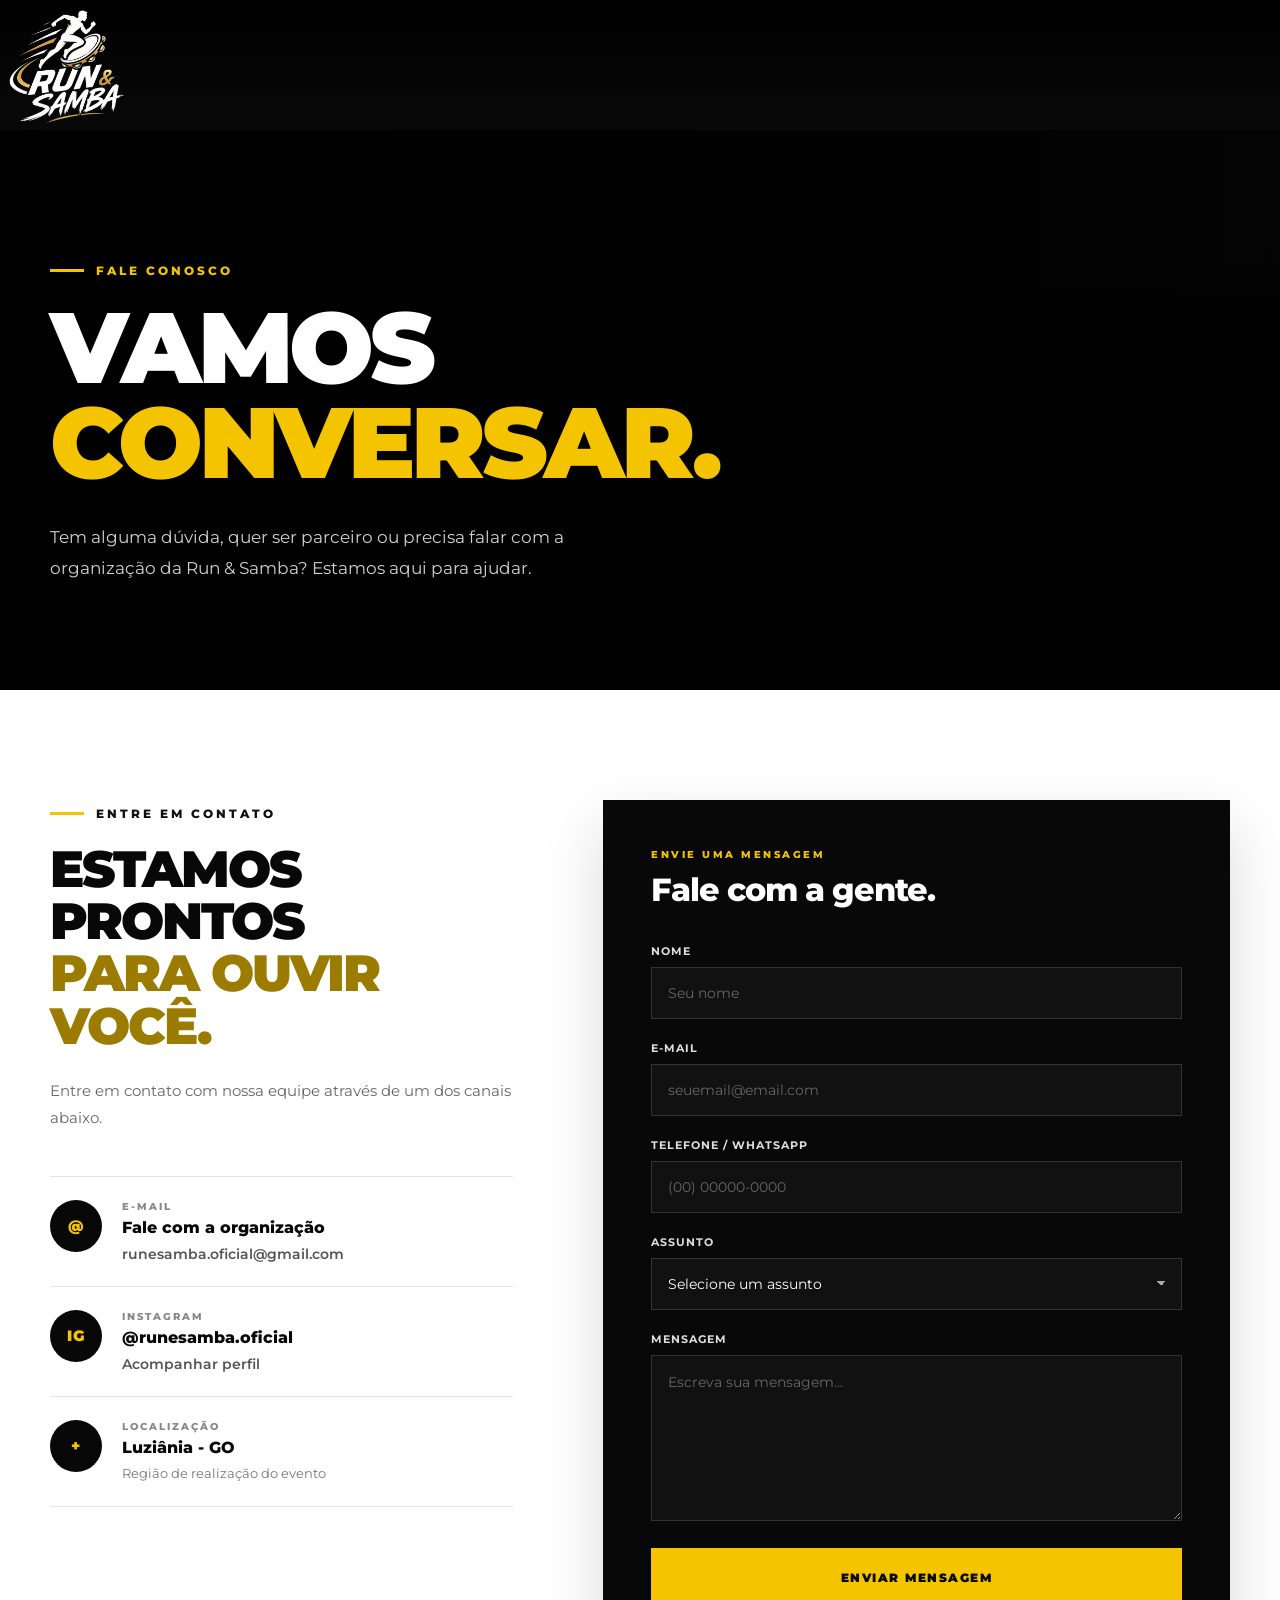
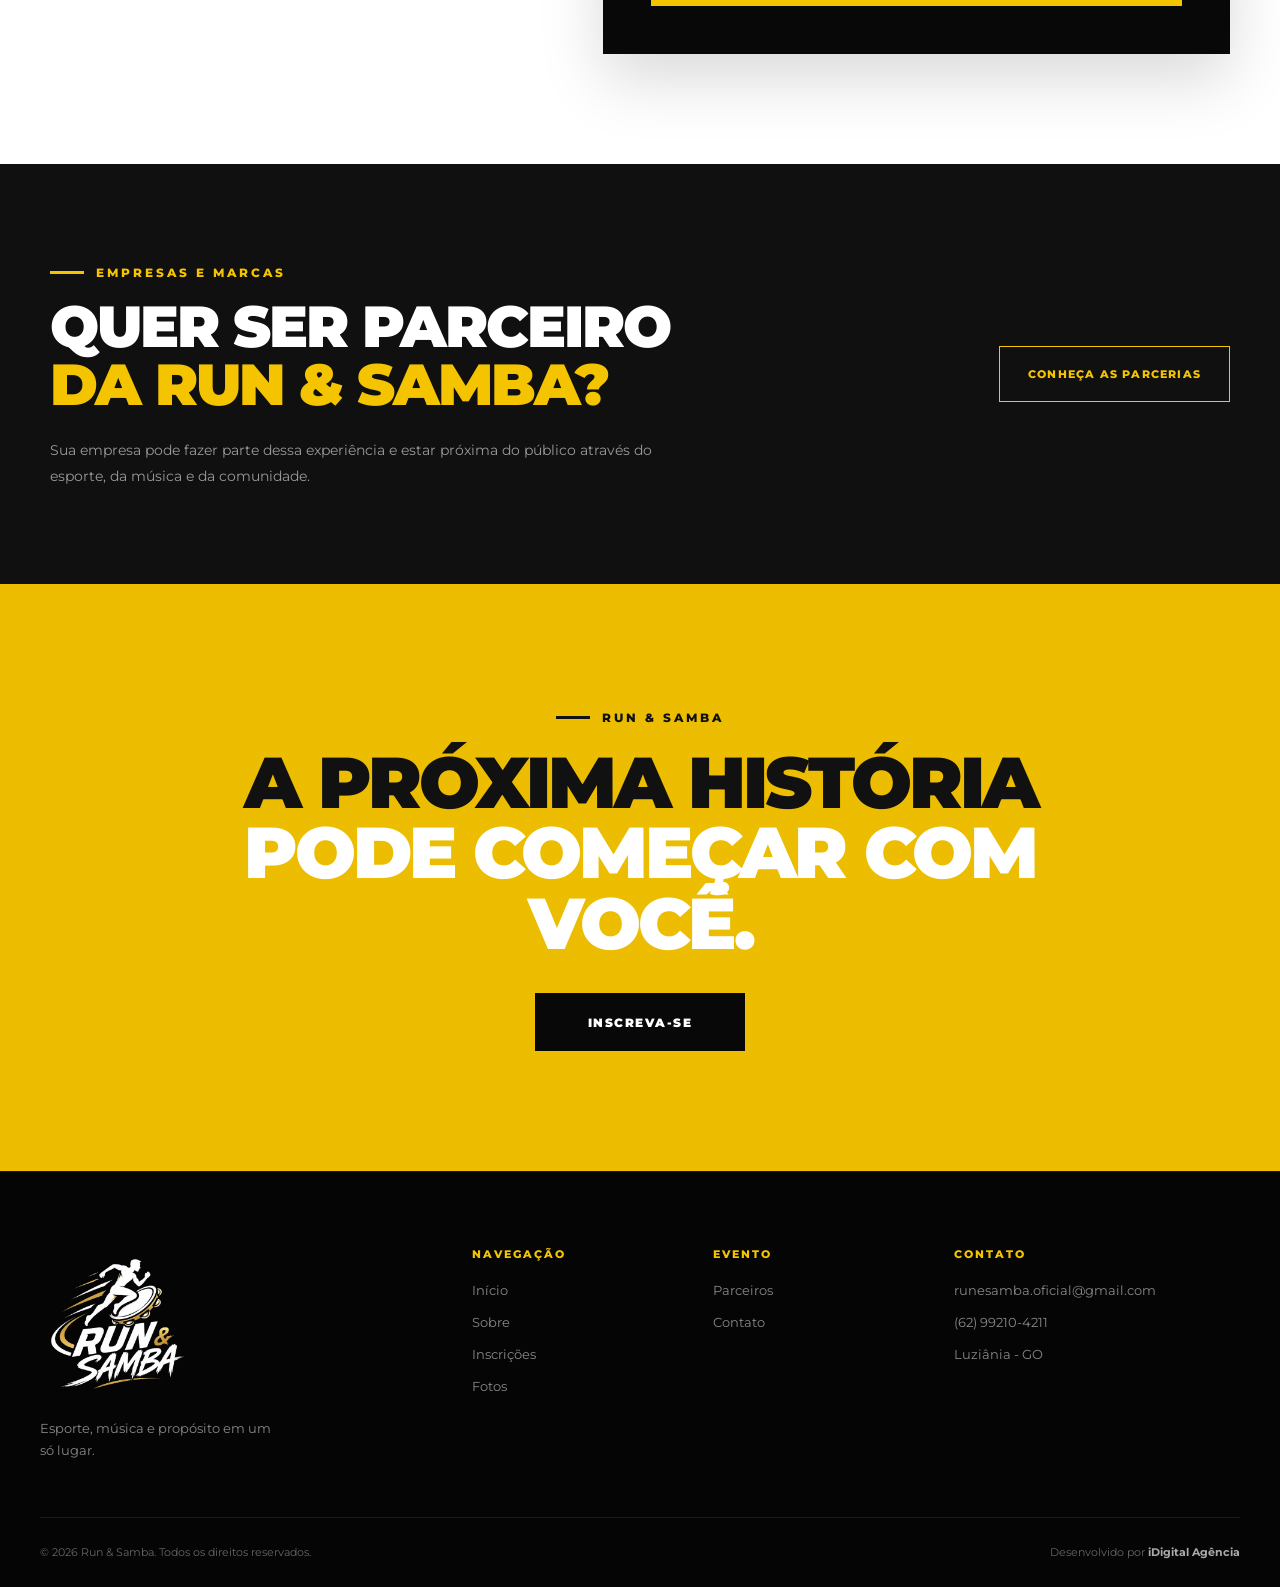
==== commit 8dc53922: "Atualiza site Run e Samba" ====
--- a/contato.html
+++ b/contato.html
@@ -1,4 +1,4 @@
-<!DOCTYPE html>
+﻿<!DOCTYPE html>
 <html lang="pt-BR">
 
 <head>
@@ -71,6 +71,16 @@
             >
 
         </a>
+        <button
+            class="menu-mobile"
+            id="menuMobile"
+            type="button"
+            aria-label="Abrir menu"
+            aria-expanded="false"
+        >
+            ☰ MENU
+        </button>
+
 
 
          <ul class="menu">
@@ -756,4 +766,4 @@
 
 </body>
 
-</html>+</html>
--- a/css/style.css
+++ b/css/style.css
@@ -7131,3 +7131,919 @@
     }
 
 }
+
+/* ============================================================
+   MENU MOBILE — CORREÇÃO
+   ============================================================ */
+
+@media (max-width: 768px) {
+
+    /* HEADER */
+    .header {
+        z-index: 9999;
+    }
+
+    .navbar {
+        position: relative;
+
+        min-height: 80px;
+
+        width: min(
+            var(--container),
+            calc(100% - 30px)
+        );
+    }
+
+
+    /* BOTÃO 3 RISQUINHOS */
+    .menu-mobile {
+        display: flex !important;
+
+        width: 44px;
+        height: 44px;
+
+        padding: 0;
+
+        background: transparent;
+
+        align-items: center;
+        justify-content: center;
+
+        flex-direction: column;
+
+        gap: 5px;
+
+        position: relative;
+
+        z-index: 10001;
+    }
+
+
+    .menu-mobile span {
+        display: block;
+
+        width: 26px;
+        height: 3px;
+
+        background: var(--white);
+
+        border-radius: 3px;
+
+        transition:
+            transform 0.3s ease,
+            opacity 0.3s ease;
+    }
+
+
+    /* MENU FECHADO */
+    .menu {
+        position: absolute;
+
+        top: 80px;
+        left: 0;
+
+        width: 100%;
+
+        display: flex !important;
+
+        flex-direction: column;
+
+        align-items: stretch;
+
+        gap: 0;
+
+        padding: 15px 20px 20px;
+
+        background: rgba(8, 8, 8, 0.98);
+
+        border-top: 1px solid rgba(255, 255, 255, 0.08);
+
+        opacity: 0;
+
+        visibility: hidden;
+
+        pointer-events: none;
+
+        transform: translateY(-15px);
+
+        transition:
+            opacity 0.25s ease,
+            visibility 0.25s ease,
+            transform 0.25s ease;
+
+        z-index: 10000;
+    }
+
+
+    /* MENU ABERTO */
+    .menu.active {
+        opacity: 1;
+
+        visibility: visible;
+
+        pointer-events: auto;
+
+        transform: translateY(0);
+    }
+
+
+    /* LINKS */
+    .menu li {
+        width: 100%;
+    }
+
+
+    .menu a {
+        display: block;
+
+        width: 100%;
+
+        padding: 16px 10px;
+
+        font-size: 12px;
+
+        text-align: center;
+
+        color: var(--white);
+    }
+
+
+    .menu a::after {
+        display: none;
+    }
+
+
+    .menu a:hover {
+        color: var(--yellow);
+    }
+
+
+    /* ESCONDE BOTÃO AMARELO DO HEADER NO CELULAR */
+    .btn-header {
+        display: none;
+    }
+
+
+    /* ANIMAÇÃO DOS 3 RISQUINHOS */
+
+    .menu-mobile.active span:nth-child(1) {
+        transform: translateY(8px) rotate(45deg);
+    }
+
+    .menu-mobile.active span:nth-child(2) {
+        opacity: 0;
+    }
+
+    .menu-mobile.active span:nth-child(3) {
+        transform: translateY(-8px) rotate(-45deg);
+    }
+
+}
+
+
+/* ============================================================
+   CELULARES PEQUENOS
+   ============================================================ */
+
+@media (max-width: 400px) {
+
+    .navbar {
+        min-height: 75px;
+    }
+
+    .menu {
+        top: 75px;
+    }
+
+    .logo {
+        width: 115px;
+    }
+
+}
+<<<<<<< HEAD
+
+/* ============================================================
+   MENU MOBILE - GALERIA
+============================================================ */
+
+@media (max-width: 800px) {
+
+    .menu-mobile {
+        display: flex !important;
+
+        position: relative;
+        z-index: 2000;
+
+        width: 44px;
+        height: 44px;
+
+        margin-left: auto;
+
+        background: transparent;
+
+        align-items: center;
+        justify-content: center;
+
+        flex-direction: column;
+
+        gap: 5px;
+    }
+
+    .menu-mobile span {
+        display: block;
+
+        width: 25px;
+        height: 2px;
+
+        background: #ffffff;
+
+        transition: 0.3s ease;
+    }
+
+
+    .menu {
+        position: absolute;
+
+        top: 90px;
+        left: 0;
+        right: 0;
+
+        width: 100%;
+
+        display: flex;
+
+        flex-direction: column;
+
+        gap: 0;
+
+        padding: 15px 20px 25px;
+
+        background: #080808;
+
+        border-top: 1px solid rgba(255,255,255,0.1);
+
+        opacity: 0;
+        visibility: hidden;
+
+        transform: translateY(-15px);
+
+        transition:
+            opacity 0.3s ease,
+            transform 0.3s ease,
+            visibility 0.3s ease;
+
+        z-index: 1999;
+    }
+
+
+    /* MENU ABERTO */
+
+    .menu.active {
+        opacity: 1 !important;
+
+        visibility: visible !important;
+
+        transform: translateY(0);
+
+        display: flex;
+    }
+
+
+    .menu li {
+        width: 100%;
+    }
+
+
+    .menu li a {
+        display: block;
+
+        width: 100%;
+
+        padding: 17px 5px;
+
+        color: #ffffff;
+
+        border-bottom: 1px solid rgba(255,255,255,0.08);
+    }
+
+
+    .btn-header {
+        display: none;
+    }
+
+
+    /* X */
+
+    .menu-mobile.active span:nth-child(1) {
+        transform: translateY(7px) rotate(45deg);
+    }
+
+    .menu-mobile.active span:nth-child(2) {
+        opacity: 0;
+    }
+
+    .menu-mobile.active span:nth-child(3) {
+        transform: translateY(-7px) rotate(-45deg);
+    }
+
+}
+
+/* =========================================================
+   MENU MOBILE — CORREÇÃO GLOBAL
+========================================================= */
+
+@media (max-width: 768px) {
+
+    .navbar {
+        position: relative;
+        min-height: 80px;
+    }
+
+    .menu-mobile {
+        display: flex !important;
+
+        position: relative;
+
+        width: 44px;
+        height: 44px;
+
+        margin-left: auto;
+
+        background: transparent;
+
+        border: 0;
+
+        align-items: center;
+        justify-content: center;
+
+        flex-direction: column;
+
+        gap: 5px;
+
+        z-index: 2000;
+    }
+
+
+    .menu-mobile span {
+        display: block;
+
+        width: 25px;
+        height: 2px;
+
+        background: #ffffff;
+
+        border-radius: 2px;
+
+        transition:
+            transform 0.3s ease,
+            opacity 0.3s ease;
+    }
+
+
+    /* MENU FECHADO */
+
+    .menu {
+        display: none;
+
+        position: absolute;
+
+        top: 80px;
+        right: 0;
+
+        width: 240px;
+
+        padding: 20px;
+
+        background: #080808;
+
+        border: 1px solid rgba(255,255,255,0.12);
+
+        box-shadow: 0 20px 50px rgba(0,0,0,0.5);
+
+        flex-direction: column;
+
+        align-items: stretch;
+
+        gap: 5px;
+
+        z-index: 1999;
+    }
+
+
+    /* MENU ABERTO */
+
+    .menu.active {
+        display: flex !important;
+    }
+
+
+    .menu li {
+        width: 100%;
+    }
+
+
+    .menu a {
+        display: block;
+
+        width: 100%;
+
+        padding: 14px 10px;
+
+        font-size: 12px;
+    }
+
+
+    .menu a::after {
+        display: none;
+    }
+
+
+    /* BOTÃO INSCREVA-SE */
+
+    .btn-header {
+        display: none;
+    }
+
+
+    /* ANIMAÇÃO DOS TRÊS TRAÇOS */
+
+    .menu-mobile.active span:nth-child(1) {
+        transform: translateY(7px) rotate(45deg);
+    }
+
+    .menu-mobile.active span:nth-child(2) {
+        opacity: 0;
+    }
+
+    .menu-mobile.active span:nth-child(3) {
+        transform: translateY(-7px) rotate(-45deg);
+    }
+
+}
+
+
+/* =========================================================
+   DESKTOP
+========================================================= */
+
+@media (min-width: 769px) {
+
+    .menu-mobile {
+        display: none !important;
+    }
+
+    .menu {
+        display: flex !important;
+    }
+
+}
+
+
+/* =========================================================
+   CORREÇÃO DEFINITIVA — MENU MOBILE GLOBAL
+   Run & Samba
+========================================================= */
+
+.menu-mobile {
+    display: none;
+}
+
+
+/* =========================================================
+   CELULAR
+========================================================= */
+
+@media (max-width: 768px) {
+
+    .navbar {
+        position: relative;
+    }
+
+    /* BOTÃO DOS 3 TRAÇOS */
+
+    .menu-mobile {
+        display: flex !important;
+
+        position: relative;
+
+        width: 44px;
+        height: 44px;
+
+        margin-left: auto;
+
+        padding: 0;
+
+        border: 0;
+
+        background: transparent;
+
+        align-items: center;
+        justify-content: center;
+
+        flex-direction: column;
+
+        gap: 5px;
+
+        z-index: 99999;
+    }
+
+
+    .menu-mobile span {
+        display: block !important;
+
+        width: 26px;
+        height: 3px;
+
+        background: #ffffff;
+
+        border-radius: 3px;
+
+        opacity: 1;
+
+        visibility: visible;
+
+        transition:
+            transform 0.25s ease,
+            opacity 0.25s ease;
+    }
+
+
+    /* =====================================================
+       MENU FECHADO
+    ===================================================== */
+
+    .menu {
+        display: none !important;
+    }
+
+
+    /* =====================================================
+       MENU ABERTO
+    ===================================================== */
+
+    .menu.active {
+        display: flex !important;
+
+        position: absolute;
+
+        top: 80px;
+        right: 20px;
+
+        width: 250px;
+
+        padding: 15px;
+
+        flex-direction: column;
+
+        align-items: stretch;
+
+        gap: 3px;
+
+        background: #080808;
+
+        border: 1px solid rgba(255, 255, 255, 0.15);
+
+        box-shadow:
+            0 20px 50px rgba(0, 0, 0, 0.65);
+
+        z-index: 99998;
+    }
+
+
+    .menu.active li {
+        display: block;
+
+        width: 100%;
+    }
+
+
+    .menu.active a {
+        display: block;
+
+        width: 100%;
+
+        padding: 15px 12px;
+
+        color: #ffffff;
+
+        font-size: 12px;
+
+        font-weight: 800;
+
+        letter-spacing: 1.5px;
+    }
+
+
+    .menu.active a:hover {
+        color: #ffcc00;
+
+        background: rgba(255, 255, 255, 0.04);
+    }
+
+
+    /* =====================================================
+       TRANSFORMA OS 3 TRAÇOS EM X
+    ===================================================== */
+
+    .menu-mobile.active span:nth-child(1) {
+        transform: translateY(8px) rotate(45deg);
+    }
+
+    .menu-mobile.active span:nth-child(2) {
+        opacity: 0 !important;
+    }
+
+    .menu-mobile.active span:nth-child(3) {
+        transform: translateY(-8px) rotate(-45deg);
+    }
+
+
+    /* ESCONDE BOTÃO INSCREVA-SE NO MOBILE */
+
+    .navbar > .btn-header {
+        display: none;
+    }
+
+}
+
+
+/* =========================================================
+   DESKTOP
+========================================================= */
+
+@media (min-width: 769px) {
+
+    .menu-mobile {
+        display: none !important;
+    }
+
+    .menu {
+        display: flex !important;
+    }
+
+}
+
+
+/* ==================================================
+   BOTÃO MENU MOBILE
+=======
+/* ==================================================
+   MENU MOBILE RUN & SAMBA
+>>>>>>> 9b841a1 (Corrige menu mobile e scripts das paginas)
+================================================== */
+
+.menu-mobile {
+    display: none;
+<<<<<<< HEAD
+    width: 44px;
+    height: 44px;
+    padding: 8px;
+    border: none;
+    background: transparent;
+    cursor: pointer;
+
+    flex-direction: column;
+    justify-content: center;
+    align-items: center;
+
+    gap: 5px;
+
+    z-index: 9999;
+}
+
+.menu-mobile span {
+    display: block;
+
+    width: 25px;
+    height: 3px;
+
+    background: #ffffff;
+
+    border-radius: 3px;
+
+    transition: all 0.3s ease;
+}
+
+
+/* ==================================================
+   CELULAR
+================================================== */
+
+@media (max-width: 768px) {
+=======
+    background: transparent;
+    border: 1px solid rgba(255,255,255,0.5);
+    color: #fff;
+    padding: 10px 16px;
+    border-radius: 4px;
+    font-family: 'Montserrat', sans-serif;
+    font-size: 13px;
+    font-weight: 700;
+    cursor: pointer;
+    z-index: 9999;
+}
+
+@media (max-width: 900px) {
+>>>>>>> 9b841a1 (Corrige menu mobile e scripts das paginas)
+
+    .navbar {
+        position: relative;
+    }
+
+<<<<<<< HEAD
+
+    /* TRÊS PONTINHOS / MENU */
+
+    .menu-mobile {
+        display: flex;
+
+        margin-left: auto;
+        margin-right: 10px;
+    }
+
+
+    /* MENU FECHADO */
+
+    .navbar .menu {
+
+        position: absolute;
+
+        top: calc(100% + 10px);
+        right: 0;
+
+        width: 230px;
+
+        display: flex;
+        flex-direction: column;
+
+        padding: 12px;
+
+        margin: 0;
+
+        background: #000000;
+
+        border: 1px solid rgba(255,255,255,0.15);
+
+        border-radius: 12px;
+
+        box-shadow:
+            0 15px 40px rgba(0,0,0,0.6);
+
+        opacity: 0;
+
+        visibility: hidden;
+
+        pointer-events: none;
+
+        transform: translateY(-10px);
+
+        transition:
+            opacity 0.25s ease,
+            transform 0.25s ease,
+            visibility 0.25s ease;
+
+        z-index: 9998;
+    }
+
+
+    /* MENU ABERTO */
+
+    .navbar.menu-aberto .menu {
+
+        opacity: 1;
+
+        visibility: visible;
+
+        pointer-events: auto;
+
+        transform: translateY(0);
+    }
+
+
+    /* LINKS */
+
+    .navbar .menu li {
+
+        width: 100%;
+
+        margin: 0;
+    }
+
+
+    .navbar .menu li a {
+
+        display: block;
+
+        width: 100%;
+
+        padding: 14px 16px;
+
+        color: #ffffff;
+
+        text-decoration: none;
+
+    }
+
+
+    /* ==================================================
+       ANIMAÇÃO DO ÍCONE
+    ================================================== */
+
+    .navbar.menu-aberto
+    .menu-mobile
+    span:nth-child(1) {
+
+        transform:
+            translateY(8px)
+            rotate(45deg);
+    }
+
+
+    .navbar.menu-aberto
+    .menu-mobile
+    span:nth-child(2) {
+
+        opacity: 0;
+    }
+
+
+    .navbar.menu-aberto
+    .menu-mobile
+    span:nth-child(3) {
+
+        transform:
+            translateY(-8px)
+            rotate(-45deg);
+    }
+
+
+    /* ESCONDE BOTÃO INSCREVA-SE
+       NO MOBILE */
+
+    .navbar .btn-header {
+        display: none;
+    }
+
+}
+=======
+    .menu-mobile {
+        display: block;
+        margin-left: auto;
+    }
+
+    .menu {
+        display: none !important;
+
+        position: absolute;
+        top: 100%;
+        left: 0;
+
+        width: 100%;
+
+        background: #000;
+
+        padding: 20px 0;
+        margin: 0;
+
+        flex-direction: column;
+
+        z-index: 9998;
+
+        border-top: 1px solid rgba(255,255,255,0.15);
+    }
+
+    .menu.menu-aberto {
+        display: flex !important;
+    }
+
+    .menu li {
+        width: 100%;
+        list-style: none;
+        text-align: center;
+    }
+
+    .menu li a {
+        display: block;
+        width: 100%;
+
+        padding: 16px 20px;
+
+        color: #fff;
+        text-decoration: none;
+
+        font-family: 'Montserrat', sans-serif;
+        font-weight: 700;
+        font-size: 14px;
+    }
+
+    .menu li a:hover {
+        background: rgba(255,255,255,0.08);
+    }
+
+    .btn-header {
+        display: none !important;
+    }
+
+}
+
+>>>>>>> 9b841a1 (Corrige menu mobile e scripts das paginas)
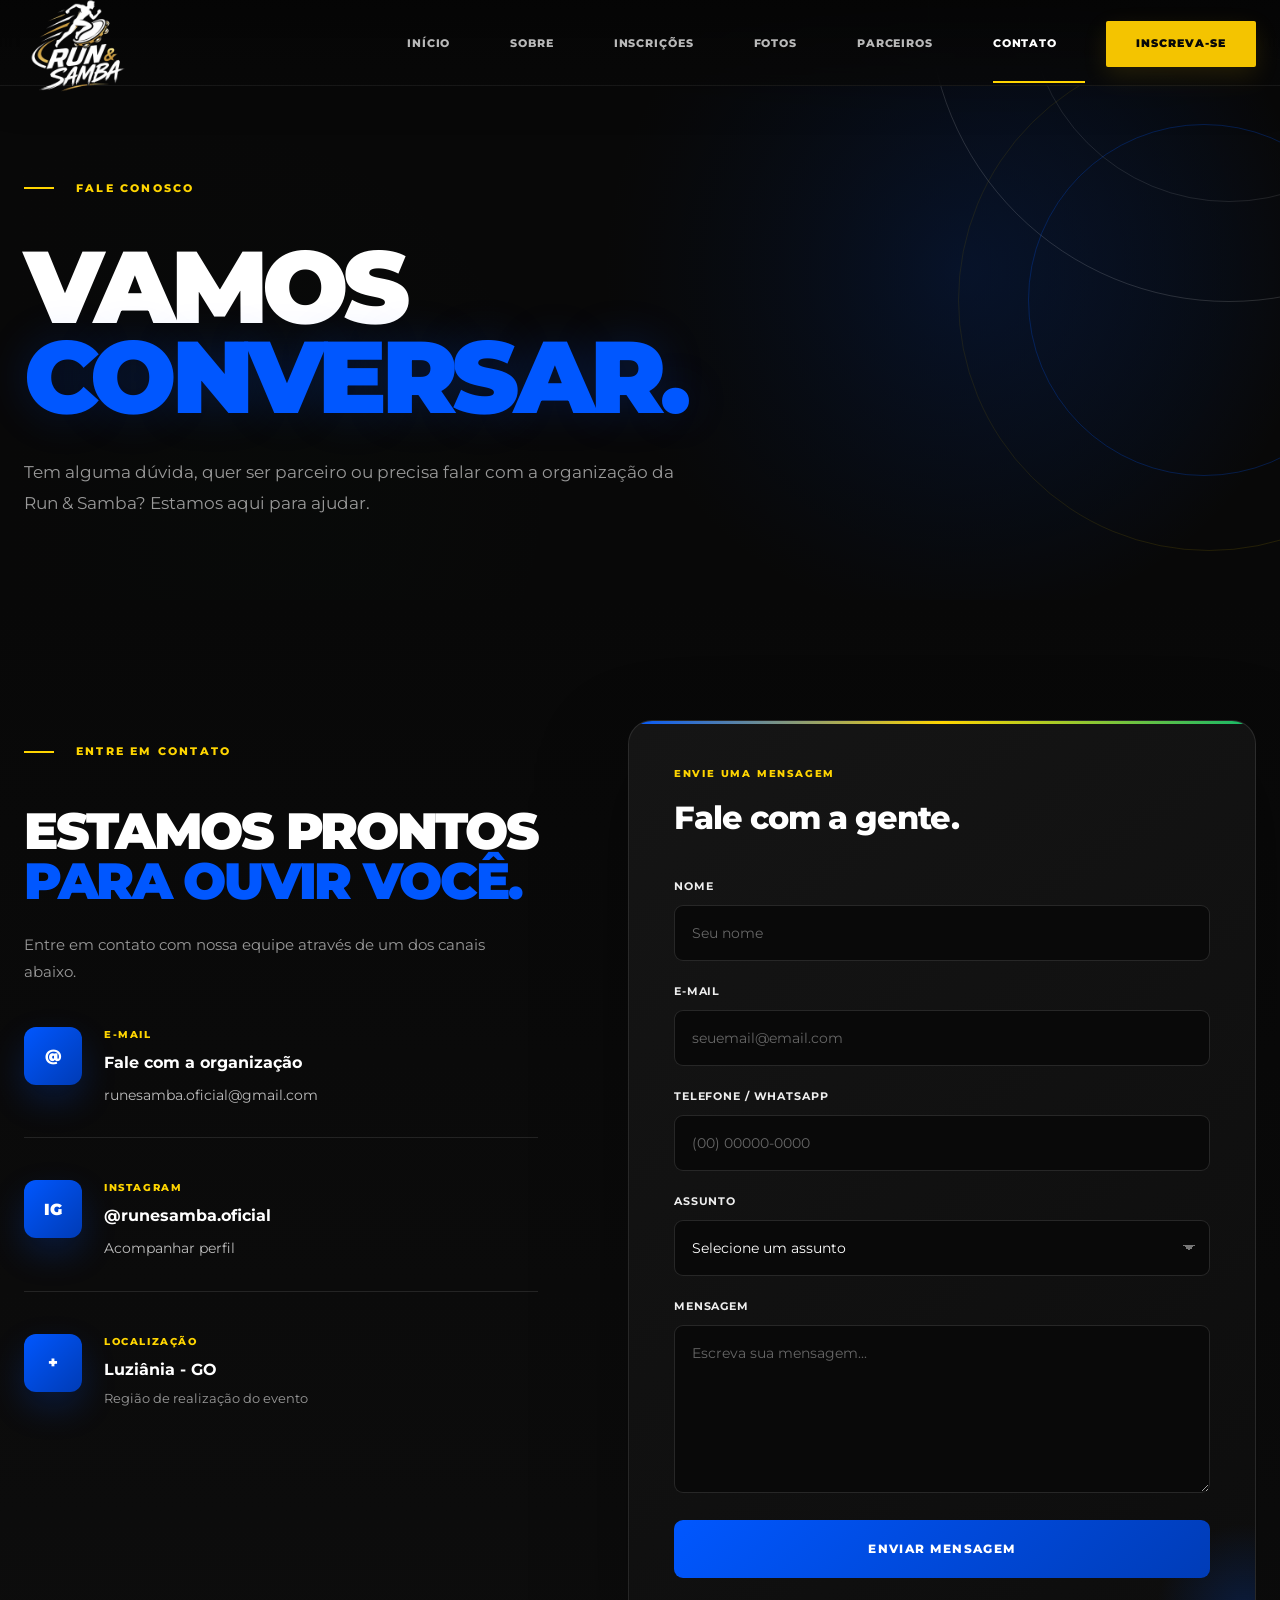
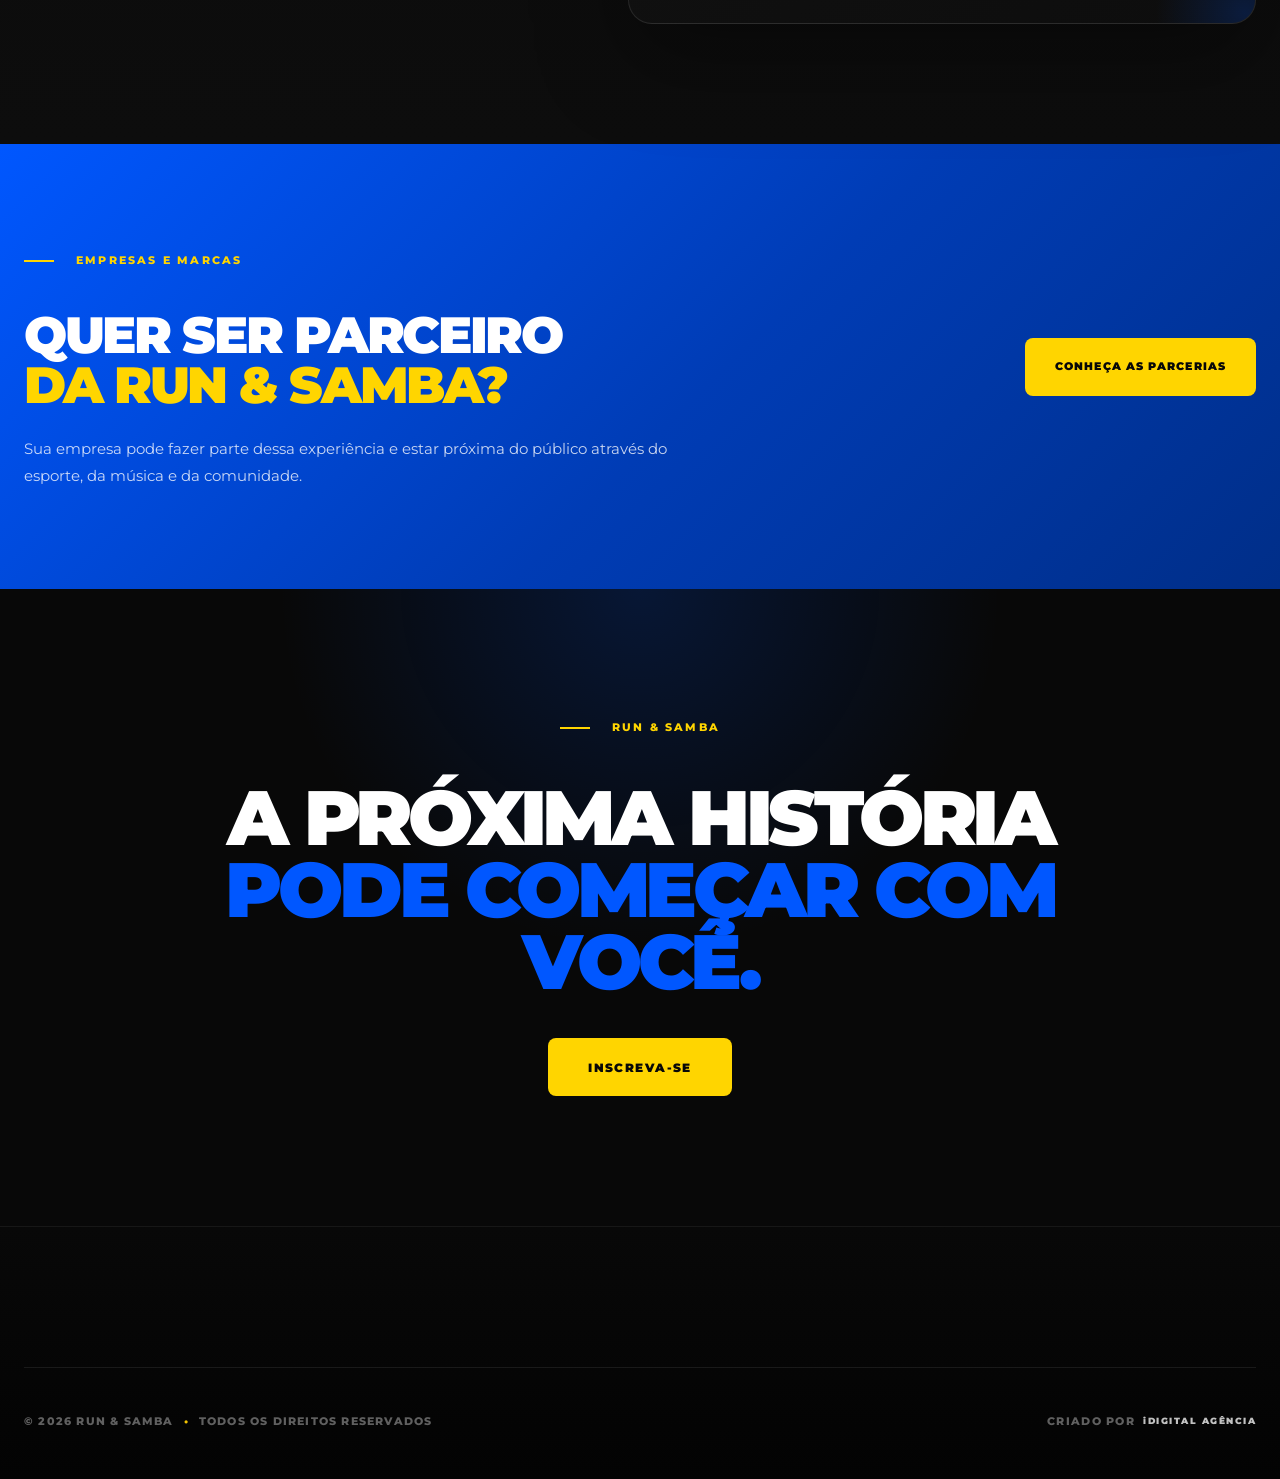
==== commit 6beac350: "Atualiza pagina de obrigado pelo contato" ====
--- a/contato.html
+++ b/contato.html
@@ -71,19 +71,27 @@
             >
 
         </a>
-        <button
-            class="menu-mobile"
-            id="menuMobile"
-            type="button"
-            aria-label="Abrir menu"
-            aria-expanded="false"
-        >
-            ☰ MENU
-        </button>
-
-
-
-         <ul class="menu">
+
+<button
+    class="menu-mobile"
+    id="menuMobile"
+    type="button"
+    aria-label="Abrir menu"
+    aria-expanded="false"
+    aria-controls="mobileMenu"
+>
+    <span class="menu-mobile-icon">
+        <span></span>
+        <span></span>
+        <span></span>
+    </span>
+
+    <span class="menu-mobile-text">
+        MENU
+    </span>
+</button>
+
+<ul class="menu">
 
             <li>
                 <a href="index.html">
@@ -136,6 +144,105 @@
 
     </nav>
 
+
+
+<div
+    class="mobile-menu-overlay"
+    id="mobileMenuOverlay"
+    aria-hidden="true"
+></div>
+
+<aside
+    class="mobile-menu-panel"
+    id="mobileMenu"
+    aria-hidden="true"
+>
+
+    <div class="mobile-menu-header">
+
+        <a
+            href="index.html"
+            class="mobile-menu-logo"
+            aria-label="Run & Samba - Início"
+        >
+
+            <img
+                src="img/LOGO.png"
+                alt="Run & Samba"
+            >
+
+        </a>
+
+        <button
+            type="button"
+            class="mobile-menu-close"
+            id="mobileMenuClose"
+            aria-label="Fechar menu"
+        >
+            ×
+        </button>
+
+    </div>
+
+
+    <div class="mobile-menu-label">
+        NAVEGAÇÃO
+    </div>
+
+
+    <nav class="mobile-menu-nav" aria-label="Menu principal">
+
+        <a href="index.html">
+            <span>01</span>
+            <strong>INÍCIO</strong>
+        </a>
+
+        <a href="sobre.html">
+            <span>02</span>
+            <strong>SOBRE</strong>
+        </a>
+
+        <a href="inscricoes.html">
+            <span>03</span>
+            <strong>INSCRIÇÕES</strong>
+        </a>
+
+        <a href="galeria.html">
+            <span>04</span>
+            <strong>FOTOS</strong>
+        </a>
+
+        <a href="parceiros.html">
+            <span>05</span>
+            <strong>PARCEIROS</strong>
+        </a>
+
+        <a href="contato.html">
+            <span>06</span>
+            <strong>CONTATO</strong>
+        </a>
+
+    </nav>
+
+
+    <div class="mobile-menu-footer">
+
+        <a
+            href="inscricoes.html"
+            class="mobile-menu-cta"
+        >
+            INSCREVA-SE
+            <span>→</span>
+        </a>
+
+        <p>
+            RUN & SAMBA 2026
+        </p>
+
+    </div>
+
+</aside>
+
 </header>
 
 
@@ -639,131 +746,49 @@
 
 
 
-<!-- ==================================================
+<!-- =========================================================
      FOOTER
-================================================== -->
-
-<!-- ==================================================
-     FOOTER
-================================================== -->
+========================================================= -->
 
 <footer class="footer">
 
     <div class="container">
 
-        <div class="footer-grid">
-
-            <!-- MARCA -->
-
-            <div class="footer-brand">
-
-                <img
-                    src="img/LOGO.png"
-                    alt="Run & Samba"
-                >
-
-                <p>
-                    Esporte, música e propósito
-                    em um só lugar.
-                </p>
-
-            </div>
-
-
-            <!-- NAVEGAÇÃO -->
-
-            <div class="footer-column">
-
-                <h4>
-                    NAVEGAÇÃO
-                </h4>
-
-                <a href="index.html">
-                    Início
-                </a>
-
-                <a href="sobre.html">
-                    Sobre
-                </a>
-
-                <a href="inscricoes.html">
-                    Inscrições
-                </a>
-
-                <a href="galeria.html">
-                    Fotos
-                </a>
-
-            </div>
-
-
-            <!-- EVENTO -->
-
-            <div class="footer-column">
-
-                <h4>
-                    EVENTO
-                </h4>
-
-                <a href="parceiros.html">
-                    Parceiros
-                </a>
-
-                <a href="contato.html">
-                    Contato
-                </a>
-
-            </div>
-
-
-            <!-- CONTATO -->
-
-            <div class="footer-column">
-
-                <h4>
-                    CONTATO
-                </h4>
-
-                <p>
-                    runesamba.oficial@gmail.com
-                </p>
-
-                <p>
-                    (62) 99210-4211
-                </p>
-
-                <p>
-                    Luziânia - GO
-                </p>
-
-            </div>
+        <div class="footer-bottom">
+
+            <p class="footer-copy">
+
+                © 2026 RUN & SAMBA
+
+                <span>
+                    •
+                </span>
+
+                TODOS OS DIREITOS RESERVADOS
+
+            </p>
+
+
+            <p class="footer-credit">
+
+                CRIADO POR
+
+                <strong>
+                    iDIGITAL AGÊNCIA
+                </strong>
+
+            </p>
 
         </div>
 
-
-        <!-- LINHA FINAL -->
-
-        <div class="footer-bottom">
-
-            <p>
-                © 2026 Run & Samba. Todos os direitos reservados.
-            </p>
-
-            <p>
-                Desenvolvido por
-                <strong>iDigital Agência</strong>
-            </p>
-
-        </div>
-
     </div>
 
 </footer>
 
-
-
 <script src="js/script.js"></script>
 
 </body>
 
 </html>
+
+
--- a/css/style.css
+++ b/css/style.css
@@ -1,32 +1,12 @@
-/* ============================================================
+﻿/* =========================================================
    RUN & SAMBA
    STYLE.CSS
-   Visual: preto + branco + amarelo
-   ============================================================ */
-
-:root {
-    --black: #080808;
-    --black-soft: #111111;
-    --black-card: #151515;
-
-    --white: #ffffff;
-    --gray: #b8b8b8;
-    --gray-dark: #777777;
-
-    --yellow: #ffcc00;
-    --yellow-dark: #e6b800;
-
-    --border: rgba(255, 255, 255, 0.12);
-
-    --container: 1200px;
-
-    --transition: 0.3s ease;
-}
-
-
-/* ============================================================
+   DESIGN PREMIUM • RESPONSIVO
+   ========================================================= */
+
+/* =========================================================
    RESET
-   ============================================================ */
+   ========================================================= */
 
 * {
     margin: 0;
@@ -36,771 +16,7533 @@
 
 html {
     scroll-behavior: smooth;
+    overflow-x: hidden;
 }
 
 body {
     font-family: "Montserrat", sans-serif;
-    background: var(--black);
-    color: var(--white);
+    background: #080808;
+    color: #ffffff;
     overflow-x: hidden;
-}
-
-body,
+    line-height: 1.5;
+}
+
+img {
+    display: block;
+    max-width: 100%;
+}
+
+a {
+    color: inherit;
+    text-decoration: none;
+}
+
 button,
 input,
 textarea,
 select {
+    font: inherit;
+}
+
+button {
+    border: 0;
+}
+
+.container {
+    width: min(1180px, calc(100% - 48px));
+    margin: 0 auto;
+}
+
+
+/* =========================================================
+   CORES
+   ========================================================= */
+
+:root {
+    --black: #080808;
+    --black-soft: #101010;
+    --black-card: #151515;
+
+    --white: #ffffff;
+    --white-soft: #e8e8e8;
+    --gray: #999999;
+    --gray-dark: #666666;
+
+    --yellow: #f4c400;
+    --yellow-light: #ffd92a;
+
+    --blue: #0757d9;
+    --blue-light: #1475ff;
+
+    --green: #20a85a;
+
+    --border: rgba(255,255,255,0.10);
+
+    --shadow: 0 20px 60px rgba(0,0,0,0.30);
+
+    --transition: 0.3s ease;
+}
+
+
+/* =========================================================
+   SELEÇÃO
+   ========================================================= */
+
+::selection {
+    background: var(--yellow);
+    color: #000;
+}
+
+
+/* =========================================================
+   SCROLLBAR
+   ========================================================= */
+
+::-webkit-scrollbar {
+    width: 8px;
+}
+
+::-webkit-scrollbar-track {
+    background: #050505;
+}
+
+::-webkit-scrollbar-thumb {
+    background: #333;
+    border-radius: 20px;
+}
+
+::-webkit-scrollbar-thumb:hover {
+    background: var(--yellow);
+}
+
+
+/* =========================================================
+   HEADER
+   ========================================================= */
+
+.header {
+    position: fixed;
+    top: 0;
+    left: 0;
+    width: 100%;
+    height: 82px;
+    z-index: 1000;
+
+    background: rgba(8,8,8,0.82);
+    border-bottom: 1px solid rgba(255,255,255,0.07);
+
+    backdrop-filter: blur(18px);
+    -webkit-backdrop-filter: blur(18px);
+}
+
+.navbar {
+    height: 82px;
+
+    display: flex;
+    align-items: center;
+    justify-content: space-between;
+
+    gap: 35px;
+}
+
+
+/* =========================================================
+   LOGO
+   ========================================================= */
+
+.logo-link {
+    display: flex;
+    align-items: center;
+    flex-shrink: 0;
+}
+
+.logo {
+    width: 125px;
+    height: auto;
+    object-fit: contain;
+}
+
+
+/* =========================================================
+   MENU
+   ========================================================= */
+
+.menu {
+    list-style: none;
+
+    display: flex;
+    align-items: center;
+
+    gap: 28px;
+    margin-left: auto;
+}
+
+.menu a {
+    position: relative;
+
+    display: inline-flex;
+    align-items: center;
+
+    padding: 8px 0;
+
+    color: rgba(255,255,255,0.70);
+
+    font-size: 11px;
+    font-weight: 700;
+    letter-spacing: 1.2px;
+
+    transition: var(--transition);
+}
+
+.menu a::after {
+    content: "";
+
+    position: absolute;
+    left: 0;
+    bottom: 0;
+
+    width: 0;
+    height: 2px;
+
+    background: var(--yellow);
+
+    transition: var(--transition);
+}
+
+.menu a:hover,
+.menu a.active {
+    color: #fff;
+}
+
+.menu a:hover::after,
+.menu a.active::after {
+    width: 100%;
+}
+
+
+/* =========================================================
+   BOTÃO HEADER
+   ========================================================= */
+
+.btn-header {
+    display: inline-flex;
+    align-items: center;
+    justify-content: center;
+
+    min-height: 42px;
+    padding: 0 21px;
+
+    background: var(--yellow);
+    color: #050505;
+
+    font-size: 10px;
+    font-weight: 900;
+    letter-spacing: 1px;
+
+    border-radius: 3px;
+
+    transition: var(--transition);
+
+    white-space: nowrap;
+}
+
+.btn-header:hover {
+    background: #fff;
+    transform: translateY(-2px);
+    box-shadow: 0 10px 25px rgba(244,196,0,0.18);
+}
+
+
+/* =========================================================
+   MENU MOBILE BUTTON
+   ========================================================= */
+
+.menu-mobile {
+    display: none;
+
+    align-items: center;
+    gap: 10px;
+
+    background: transparent;
+    color: #fff;
+
+    cursor: pointer;
+}
+
+.menu-mobile-icon {
+    display: flex;
+    flex-direction: column;
+    gap: 4px;
+}
+
+.menu-mobile-icon span {
+    display: block;
+
+    width: 22px;
+    height: 2px;
+
+    background: #fff;
+}
+
+.menu-mobile-text {
+    font-size: 9px;
+    font-weight: 800;
+    letter-spacing: 1px;
+}
+
+
+/* =========================================================
+   MOBILE MENU OVERLAY
+   ========================================================= */
+
+.mobile-menu-overlay {
+    position: fixed;
+    inset: 0;
+
+    background: rgba(0,0,0,0.72);
+
+    opacity: 0;
+    visibility: hidden;
+
+    transition: 0.35s ease;
+
+    z-index: 1100;
+}
+
+.mobile-menu-overlay.active {
+    opacity: 1;
+    visibility: visible;
+}
+
+
+/* =========================================================
+   MOBILE MENU PANEL
+   ========================================================= */
+
+.mobile-menu-panel {
+    position: fixed;
+
+    top: 0;
+    right: 0;
+
+    width: min(390px, 88vw);
+    height: 100vh;
+
+    background: #0b0b0b;
+
+    border-left: 1px solid rgba(255,255,255,0.08);
+
+    transform: translateX(100%);
+
+    transition: transform 0.4s cubic-bezier(.77,0,.18,1);
+
+    z-index: 1200;
+
+    display: flex;
+    flex-direction: column;
+}
+
+.mobile-menu-panel.active {
+    transform: translateX(0);
+}
+
+.mobile-menu-header {
+    height: 82px;
+
+    display: flex;
+    align-items: center;
+    justify-content: space-between;
+
+    padding: 0 25px;
+
+    border-bottom: 1px solid rgba(255,255,255,0.08);
+}
+
+.mobile-menu-logo img {
+    width: 115px;
+}
+
+.mobile-menu-close {
+    width: 40px;
+    height: 40px;
+
+    border-radius: 50%;
+
+    background: #181818;
+    color: #fff;
+
+    font-size: 28px;
+    line-height: 1;
+
+    cursor: pointer;
+
+    transition: var(--transition);
+}
+
+.mobile-menu-close:hover {
+    background: var(--yellow);
+    color: #000;
+}
+
+.mobile-menu-label {
+    padding: 28px 25px 12px;
+
+    color: var(--gray-dark);
+
+    font-size: 9px;
+    font-weight: 800;
+    letter-spacing: 2px;
+}
+
+.mobile-menu-nav {
+    display: flex;
+    flex-direction: column;
+}
+
+.mobile-menu-nav a {
+    display: grid;
+    grid-template-columns: 40px 1fr;
+    align-items: center;
+
+    padding: 18px 25px;
+
+    border-bottom: 1px solid rgba(255,255,255,0.06);
+
+    transition: var(--transition);
+}
+
+.mobile-menu-nav a:hover {
+    background: rgba(255,255,255,0.04);
+    padding-left: 32px;
+}
+
+.mobile-menu-nav span {
+    color: var(--yellow);
+
+    font-size: 10px;
+    font-weight: 700;
+}
+
+.mobile-menu-nav strong {
+    font-size: 16px;
+    letter-spacing: 0.8px;
+}
+
+.mobile-menu-footer {
+    margin-top: auto;
+    padding: 25px;
+}
+
+.mobile-menu-cta {
+    display: flex;
+    align-items: center;
+    justify-content: space-between;
+
+    padding: 17px 20px;
+
+    background: var(--yellow);
+    color: #000;
+
+    font-size: 11px;
+    font-weight: 900;
+    letter-spacing: 1px;
+}
+
+.mobile-menu-cta span {
+    font-size: 20px;
+}
+
+.mobile-menu-footer p {
+    margin-top: 18px;
+
+    color: #555;
+
+    font-size: 9px;
+    letter-spacing: 1.5px;
+}
+
+
+/* =========================================================
+   HERO
+   ========================================================= */
+
+.home-hero {
+    position: relative;
+
+    min-height: 720px;
+    height: 100vh;
+    max-height: 850px;
+
+    display: flex;
+    align-items: center;
+
+    overflow: hidden;
+
+    background: #050505;
+}
+
+
+/* =========================================================
+   HERO BACKGROUND
+   ========================================================= */
+
+.home-hero-background {
+    position: absolute;
+    inset: 0;
+
+    background-image:
+        linear-gradient(
+            90deg,
+            rgba(0,0,0,0.88) 0%,
+            rgba(0,0,0,0.63) 45%,
+            rgba(0,0,0,0.28) 100%
+        ),
+        url("../img/PHOTO1.jpg");
+
+    background-size: cover;
+    background-position: center;
+
+    transform: scale(1.02);
+
+    animation: heroZoom 12s ease-out infinite alternate;
+}
+
+@keyframes heroZoom {
+    from {
+        transform: scale(1.02);
+    }
+
+    to {
+        transform: scale(1.07);
+    }
+}
+
+
+/* =========================================================
+   HERO OVERLAY
+   ========================================================= */
+
+.home-hero-overlay {
+    position: absolute;
+    inset: 0;
+
+    background:
+        linear-gradient(
+            180deg,
+            rgba(0,0,0,0.20),
+            rgba(0,0,0,0.10) 50%,
+            rgba(0,0,0,0.78)
+        );
+
+    z-index: 1;
+}
+
+.home-hero-glow {
+    position: absolute;
+
+    width: 500px;
+    height: 500px;
+
+    left: 5%;
+    top: 15%;
+
+    background: rgba(244,196,0,0.08);
+
+    filter: blur(100px);
+
+    border-radius: 50%;
+
+    z-index: 1;
+}
+
+
+/* =========================================================
+   HERO CONTENT
+   ========================================================= */
+
+.home-hero-content {
+    position: relative;
+    z-index: 2;
+
+    display: flex;
+    align-items: flex-end;
+    justify-content: space-between;
+
+    gap: 50px;
+
+    padding-top: 82px;
+    padding-bottom: 65px;
+}
+
+.home-hero-copy {
+    max-width: 690px;
+}
+
+.home-eyebrow {
+    display: inline-flex;
+
+    margin-bottom: 18px;
+    padding: 7px 12px;
+
+    border-left: 3px solid var(--yellow);
+
+    background: rgba(0,0,0,0.30);
+
+    color: #fff;
+
+    font-size: 10px;
+    font-weight: 800;
+    letter-spacing: 2px;
+}
+
+.home-hero h1 {
+    max-width: 750px;
+
+    font-size: clamp(55px, 7vw, 100px);
+    line-height: 0.88;
+
+    font-weight: 900;
+    letter-spacing: -4px;
+
+    color: #fff;
+}
+
+.home-hero h1 span {
+    color: var(--yellow);
+}
+
+.home-hero-line {
+    width: 80px;
+    height: 4px;
+
+    margin: 25px 0 20px;
+
+    background: var(--yellow);
+}
+
+.home-hero-description {
+    max-width: 490px;
+
+    color: rgba(255,255,255,0.75);
+
+    font-size: 15px;
+    line-height: 1.8;
+}
+
+.home-hero-description strong {
+    color: #fff;
+}
+
+
+/* =========================================================
+   HERO BUTTONS
+   ========================================================= */
+
+.home-hero-buttons {
+    display: flex;
+    align-items: center;
+
+    gap: 12px;
+
+    margin-top: 30px;
+}
+
+.home-btn-primary,
+.home-btn-secondary {
+    min-height: 48px;
+
+    display: inline-flex;
+    align-items: center;
+    justify-content: center;
+
+    gap: 22px;
+
+    padding: 0 22px;
+
+    font-size: 10px;
+    font-weight: 900;
+    letter-spacing: 1px;
+
+    transition: var(--transition);
+}
+
+.home-btn-primary {
+    background: var(--yellow);
+    color: #050505;
+}
+
+.home-btn-primary span,
+.home-btn-secondary span {
+    font-size: 17px;
+}
+
+.home-btn-primary:hover {
+    background: #fff;
+    transform: translateY(-3px);
+}
+
+.home-btn-secondary {
+    border: 1px solid rgba(255,255,255,0.30);
+
+    background: rgba(0,0,0,0.18);
+
+    color: #fff;
+}
+
+.home-btn-secondary:hover {
+    background: #fff;
+    color: #000;
+}
+
+
+/* =========================================================
+   HERO EVENT DATE
+   ========================================================= */
+
+.home-hero-event {
+    display: flex;
+    align-items: center;
+
+    gap: 15px;
+
+    padding: 15px 18px;
+
+    border-left: 1px solid rgba(255,255,255,0.28);
+
+    background: rgba(0,0,0,0.25);
+
+    backdrop-filter: blur(8px);
+}
+
+.home-event-number {
+    color: var(--yellow);
+
+    font-size: 60px;
+    line-height: 0.8;
+
+    font-weight: 900;
+    letter-spacing: -4px;
+}
+
+.home-event-info {
+    display: flex;
+    flex-direction: column;
+
+    gap: 2px;
+}
+
+.home-event-info span {
+    font-size: 10px;
+    font-weight: 800;
+    letter-spacing: 1.5px;
+}
+
+.home-event-info strong {
+    font-size: 13px;
+}
+
+.home-event-info small {
+    margin-top: 4px;
+
+    color: rgba(255,255,255,0.55);
+
+    font-size: 8px;
+    letter-spacing: 1px;
+}
+
+
+/* =========================================================
+   HERO SCROLL
+   ========================================================= */
+
+.home-scroll {
+    position: absolute;
+
+    bottom: 25px;
+    left: 50%;
+
+    transform: translateX(-50%);
+
+    z-index: 3;
+
+    display: flex;
+    align-items: center;
+    flex-direction: column;
+
+    gap: 5px;
+
+    color: rgba(255,255,255,0.55);
+
+    font-size: 8px;
+    font-weight: 700;
+    letter-spacing: 2px;
+
+    transition: var(--transition);
+}
+
+.home-scroll strong {
+    color: var(--yellow);
+    font-size: 18px;
+
+    animation: scrollArrow 1.5s ease-in-out infinite;
+}
+
+@keyframes scrollArrow {
+    0%,100% {
+        transform: translateY(0);
+    }
+
+    50% {
+        transform: translateY(5px);
+    }
+}
+
+
+/* =========================================================
+   EVENT STRIP
+   ========================================================= */
+
+.home-event-strip {
+    background: var(--yellow);
+    color: #050505;
+}
+
+.home-event-grid {
+    display: grid;
+    grid-template-columns: repeat(4, 1fr);
+}
+
+.home-event-item {
+    min-height: 88px;
+
+    display: flex;
+    align-items: center;
+    justify-content: center;
+    flex-direction: column;
+
+    padding: 15px;
+
+    border-right: 1px solid rgba(0,0,0,0.12);
+
+    text-align: center;
+}
+
+.home-event-item:last-child {
+    border-right: 0;
+}
+
+.home-event-item span {
+    margin-bottom: 4px;
+
+    font-size: 8px;
+    font-weight: 800;
+    letter-spacing: 1.8px;
+
+    opacity: 0.65;
+}
+
+.home-event-item strong {
+    font-size: 13px;
+    font-weight: 900;
+}
+
+
+/* =========================================================
+   SECTION GLOBAL
+   ========================================================= */
+
+.home-section-label {
+    display: inline-block;
+
+    margin-bottom: 14px;
+
+    color: var(--yellow);
+
+    font-size: 9px;
+    font-weight: 800;
+    letter-spacing: 2px;
+}
+
+.home-about h2,
+.home-experience h2,
+.home-courses h2,
+.home-gallery h2,
+.home-details h2 {
+    font-size: clamp(34px, 4vw, 58px);
+    line-height: 0.98;
+
+    font-weight: 900;
+    letter-spacing: -2px;
+}
+
+.home-about h2 span,
+.home-experience h2 span,
+.home-courses h2 span,
+.home-gallery h2 span,
+.home-details h2 span {
+    display: block;
+    color: var(--yellow);
+}
+
+
+/* =========================================================
+   SOBRE
+   ========================================================= */
+
+.home-about {
+    padding: 110px 0;
+
+    background:
+        radial-gradient(
+            circle at 80% 30%,
+            rgba(7,87,217,0.08),
+            transparent 35%
+        ),
+        #f5f5f2;
+
+    color: #0a0a0a;
+}
+
+.home-about-grid {
+    display: grid;
+    grid-template-columns: 150px 1fr;
+
+    gap: 70px;
+}
+
+.home-about-label {
+    display: flex;
+    flex-direction: column;
+
+    gap: 10px;
+}
+
+.home-about-label span {
+    color: var(--blue);
+
+    font-size: 48px;
+    font-weight: 900;
+    line-height: 1;
+}
+
+.home-about-label small {
+    color: #777;
+
+    font-size: 8px;
+    font-weight: 800;
+    letter-spacing: 1.5px;
+}
+
+.home-about-content {
+    max-width: 790px;
+}
+
+.home-about-content .home-section-label {
+    color: var(--blue);
+}
+
+.home-about-highlight {
+    max-width: 700px;
+
+    margin: 30px 0 18px;
+
+    font-size: 23px;
+    line-height: 1.35;
+    font-weight: 700;
+}
+
+.home-about-content > p:not(.home-about-highlight) {
+    max-width: 690px;
+
+    color: #555;
+
+    font-size: 14px;
+    line-height: 1.9;
+}
+
+.home-text-link {
+    display: inline-flex;
+    align-items: center;
+
+    gap: 20px;
+
+    margin-top: 28px;
+
+    color: #050505;
+
+    font-size: 10px;
+    font-weight: 900;
+    letter-spacing: 1px;
+
+    border-bottom: 2px solid #050505;
+
+    padding-bottom: 7px;
+
+    transition: var(--transition);
+}
+
+.home-text-link span {
+    font-size: 17px;
+
+    transition: var(--transition);
+}
+
+.home-text-link:hover span {
+    transform: translateX(6px);
+}
+
+
+/* =========================================================
+   EXPERIENCE
+   ========================================================= */
+
+.home-experience {
+    padding: 110px 0;
+
+    background: #0a0a0a;
+}
+
+.home-section-heading {
+    display: flex;
+    align-items: flex-end;
+    justify-content: space-between;
+
+    gap: 50px;
+
+    margin-bottom: 55px;
+}
+
+.home-section-heading > p {
+    max-width: 350px;
+
+    color: #777;
+
+    font-size: 12px;
+    line-height: 1.8;
+}
+
+.home-experience-grid {
+    display: grid;
+    grid-template-columns: repeat(4, 1fr);
+
+    gap: 12px;
+}
+
+.home-experience-card {
+    position: relative;
+
+    min-height: 285px;
+
+    padding: 28px;
+
+    background: #f2f2ef;
+    color: #090909;
+
+    overflow: hidden;
+
+    transition: transform 0.35s ease;
+}
+
+.home-experience-card:hover {
+    transform: translateY(-7px);
+}
+
+.home-experience-card.card-dark {
+    background: #151515;
+    color: #fff;
+}
+
+.home-experience-card.card-yellow {
+    background: var(--yellow);
+    color: #050505;
+}
+
+.card-number {
+    position: absolute;
+
+    top: 20px;
+    right: 20px;
+
+    font-size: 9px;
+    font-weight: 900;
+
+    opacity: 0.35;
+}
+
+.card-icon {
+    width: 48px;
+    height: 48px;
+
+    display: flex;
+    align-items: center;
+    justify-content: center;
+
+    margin-bottom: 45px;
+
+    border: 1px solid currentColor;
+
+    font-size: 9px;
+    font-weight: 900;
+}
+
+.home-experience-card h3 {
+    margin-bottom: 10px;
+
+    font-size: 19px;
+    font-weight: 900;
+}
+
+.home-experience-card p {
+    min-height: 60px;
+
+    color: inherit;
+
+    opacity: 0.60;
+
+    font-size: 11px;
+    line-height: 1.7;
+}
+
+.home-experience-card > strong {
+    display: block;
+
+    margin-top: 17px;
+
+    font-size: 9px;
+    font-weight: 900;
+    letter-spacing: 1.3px;
+}
+
+
+/* =========================================================
+   CURSOS
+   ========================================================= */
+
+.home-courses {
+    padding: 110px 0;
+
+    background:
+        linear-gradient(
+            135deg,
+            #0757d9,
+            #053d9c
+        );
+}
+
+.home-courses-grid {
+    display: grid;
+    grid-template-columns: 1fr 0.8fr;
+
+    gap: 90px;
+
+    align-items: center;
+}
+
+.home-courses-copy {
+    max-width: 580px;
+}
+
+.home-courses-copy .home-section-label {
+    color: #fff;
+    opacity: 0.65;
+}
+
+.home-courses-copy p {
+    max-width: 490px;
+
+    margin: 25px 0;
+
+    color: rgba(255,255,255,0.72);
+
+    font-size: 13px;
+    line-height: 1.8;
+}
+
+.home-courses .home-btn-primary {
+    background: var(--yellow);
+}
+
+.home-course-list {
+    display: flex;
+    flex-direction: column;
+
+    gap: 10px;
+}
+
+.home-course {
+    display: flex;
+    align-items: center;
+    justify-content: space-between;
+
+    padding: 25px 27px;
+
+    background: rgba(255,255,255,0.10);
+
+    border: 1px solid rgba(255,255,255,0.16);
+
+    transition: var(--transition);
+}
+
+.home-course:hover {
+    background: #fff;
+    color: #000;
+
+    transform: translateX(8px);
+}
+
+.home-course span {
+    display: block;
+
+    margin-bottom: 5px;
+
+    font-size: 8px;
+    font-weight: 800;
+    letter-spacing: 1.5px;
+
+    opacity: 0.55;
+}
+
+.home-course strong {
+    font-size: 42px;
+    font-weight: 900;
+    line-height: 1;
+}
+
+.course-arrow {
+    font-size: 28px;
+}
+
+
+/* =========================================================
+   GALERIA
+   ========================================================= */
+
+.home-gallery {
+    padding: 110px 0 0;
+
+    background: #f3f3f0;
+    color: #080808;
+
+    overflow: hidden;
+}
+
+.gallery-heading {
+    margin-bottom: 45px;
+}
+
+.gallery-heading .home-text-link {
+    margin-bottom: 4px;
+}
+
+
+/* =========================================================
+   GALERIA TRACK
+   ========================================================= */
+
+.home-gallery-track {
+    width: max-content;
+
+    display: flex;
+
+    gap: 12px;
+
+    padding: 0 0 25px;
+
+    will-change: transform;
+
+    animation: galleryMove 30s linear infinite;
+}
+
+
+/*
+   O HTML possui 6 imagens.
+   O CSS cria movimento contínuo.
+*/
+
+@keyframes galleryMove {
+
+    from {
+        transform: translateX(0);
+    }
+
+    to {
+        transform: translateX(-50%);
+    }
+
+}
+
+.home-gallery-track:hover {
+    animation-play-state: paused;
+}
+
+
+/* =========================================================
+   GALERIA ITEM
+   ========================================================= */
+
+.home-gallery-item {
+    position: relative;
+
+    width: 300px;
+    height: 390px;
+
+    flex-shrink: 0;
+
+    overflow: hidden;
+
+    background: #111;
+}
+
+.home-gallery-item::after {
+    content: "";
+
+    position: absolute;
+    inset: 0;
+
+    background:
+        linear-gradient(
+            to top,
+            rgba(0,0,0,0.35),
+            transparent 50%
+        );
+
+    pointer-events: none;
+}
+
+.home-gallery-item img {
+    width: 100%;
+    height: 100%;
+
+    object-fit: cover;
+
+    transition: transform 0.8s ease;
+}
+
+.home-gallery-item:hover img {
+    transform: scale(1.07);
+}
+
+
+/* =========================================================
+   GALERIA BOTTOM
+   ========================================================= */
+
+.home-gallery-bottom {
+    min-height: 85px;
+
+    display: flex;
+    align-items: center;
+    justify-content: space-between;
+
+    gap: 20px;
+
+    border-top: 1px solid rgba(0,0,0,0.12);
+}
+
+.home-gallery-bottom p {
+    color: #777;
+
+    font-size: 8px;
+    font-weight: 800;
+    letter-spacing: 1.5px;
+}
+
+.home-gallery-bottom a {
+    display: inline-flex;
+    align-items: center;
+
+    gap: 12px;
+
+    color: #050505;
+
+    font-size: 9px;
+    font-weight: 900;
+    letter-spacing: 1px;
+
+    transition: var(--transition);
+}
+
+.home-gallery-bottom a:hover {
+    color: var(--blue);
+}
+
+.home-gallery-bottom a span {
+    font-size: 17px;
+}
+
+
+/* =========================================================
+   SAMBA
+   ========================================================= */
+
+.home-samba {
+    position: relative;
+
+    min-height: 600px;
+
+    display: flex;
+    align-items: center;
+
+    overflow: hidden;
+
+    background:
+        url("../img/PHOTO3.jpg")
+        center / cover no-repeat;
+}
+
+.home-samba::before {
+    content: "";
+
+    position: absolute;
+    inset: 0;
+
+    background:
+        linear-gradient(
+            90deg,
+            rgba(0,0,0,0.90),
+            rgba(0,0,0,0.45)
+        );
+}
+
+.home-samba-overlay {
+    position: absolute;
+    inset: 0;
+
+    background:
+        radial-gradient(
+            circle at 80% 50%,
+            rgba(244,196,0,0.18),
+            transparent 35%
+        );
+}
+
+.home-samba-content {
+    position: relative;
+    z-index: 2;
+}
+
+.home-samba h2 {
+    max-width: 800px;
+
+    font-size: clamp(38px, 5vw, 70px);
+    line-height: 0.95;
+
+    font-weight: 900;
+    letter-spacing: -3px;
+}
+
+.home-samba h2 span {
+    color: var(--yellow);
+}
+
+.home-samba p {
+    max-width: 480px;
+
+    margin-top: 25px;
+
+    color: rgba(255,255,255,0.70);
+
+    font-size: 14px;
+    line-height: 1.8;
+}
+
+.home-samba-badge {
+    display: inline-flex;
+    align-items: center;
+
+    gap: 15px;
+
+    margin-top: 35px;
+
+    padding: 11px 17px;
+
+    background: var(--yellow);
+    color: #050505;
+}
+
+.home-samba-badge strong {
+    font-size: 14px;
+    font-weight: 900;
+}
+
+.home-samba-badge span {
+    padding-left: 15px;
+
+    border-left: 1px solid rgba(0,0,0,0.25);
+
+    font-size: 8px;
+    font-weight: 900;
+    letter-spacing: 1px;
+}
+
+
+/* =========================================================
+   DETAILS
+   ========================================================= */
+
+.home-details {
+    padding: 110px 0;
+
+    background: #f3f3f0;
+    color: #080808;
+}
+
+.home-details-heading {
+    margin-bottom: 55px;
+}
+
+.home-details-heading .home-section-label {
+    color: var(--blue);
+}
+
+.home-details-grid {
+    display: grid;
+    grid-template-columns: repeat(3, 1fr);
+
+    border-top: 1px solid #d4d4d0;
+    border-bottom: 1px solid #d4d4d0;
+}
+
+.home-detail {
+    min-height: 230px;
+
+    padding: 30px;
+
+    border-right: 1px solid #d4d4d0;
+}
+
+.home-detail:last-child {
+    border-right: 0;
+}
+
+.home-detail > span {
+    display: block;
+
+    margin-bottom: 20px;
+
+    color: #777;
+
+    font-size: 8px;
+    font-weight: 900;
+    letter-spacing: 1.8px;
+}
+
+.home-detail > strong {
+    display: block;
+
+    color: #080808;
+
+    font-size: clamp(38px, 5vw, 65px);
+    font-weight: 900;
+    line-height: 0.9;
+    letter-spacing: -3px;
+}
+
+.home-detail p {
+    margin-top: 20px;
+
+    color: #777;
+
+    font-size: 9px;
+    font-weight: 700;
+    line-height: 1.7;
+    letter-spacing: 1px;
+}
+
+
+/* =========================================================
+   CTA FINAL
+   ========================================================= */
+
+.home-final-cta {
+    position: relative;
+
+    min-height: 480px;
+
+    display: flex;
+    align-items: center;
+
+    overflow: hidden;
+
+    background: #0757d9;
+}
+
+.home-final-bg {
+    position: absolute;
+    inset: 0;
+
+    background:
+        linear-gradient(
+            90deg,
+            rgba(7,87,217,0.95),
+            rgba(7,87,217,0.65)
+        ),
+        url("../img/PHOTO4.jpg")
+        center / cover no-repeat;
+
+    opacity: 0.95;
+}
+
+.home-final-content {
+    position: relative;
+    z-index: 2;
+
+    text-align: center;
+}
+
+.home-final-content > span {
+    display: block;
+
+    margin-bottom: 18px;
+
+    color: rgba(255,255,255,0.60);
+
+    font-size: 9px;
+    font-weight: 800;
+    letter-spacing: 2px;
+}
+
+.home-final-content h2 {
+    font-size: clamp(42px, 6vw, 78px);
+    line-height: 0.92;
+
+    font-weight: 900;
+    letter-spacing: -3px;
+}
+
+.home-final-content h2 strong {
+    color: var(--yellow);
+}
+
+.home-final-content p {
+    margin-top: 22px;
+
+    color: rgba(255,255,255,0.75);
+
+    font-size: 13px;
+}
+
+.home-final-button {
+    display: inline-flex;
+    align-items: center;
+    justify-content: center;
+
+    gap: 25px;
+
+    margin-top: 30px;
+
+    min-height: 52px;
+
+    padding: 0 28px;
+
+    background: var(--yellow);
+    color: #050505;
+
+    font-size: 10px;
+    font-weight: 900;
+    letter-spacing: 1px;
+
+    transition: var(--transition);
+}
+
+.home-final-button:hover {
+    background: #fff;
+
+    transform: translateY(-3px);
+
+    box-shadow: 0 15px 40px rgba(0,0,0,0.18);
+}
+
+.home-final-button strong {
+    font-size: 20px;
+}
+
+
+/* =========================================================
+   FOOTER
+   ========================================================= */
+
+.footer {
+    background: #050505;
+
+    padding: 75px 0 0;
+
+    color: #fff;
+}
+
+.footer-grid {
+    display: grid;
+
+    grid-template-columns:
+        1.35fr
+        0.8fr
+        1fr
+        1fr;
+
+    gap: 50px;
+
+    padding-bottom: 55px;
+}
+
+.footer-brand img {
+    width: 130px;
+
+    margin-bottom: 20px;
+}
+
+.footer-brand > p {
+    max-width: 240px;
+
+    margin-bottom: 20px;
+
+    color: #777;
+
+    font-size: 11px;
+    line-height: 1.7;
+}
+
+.footer-instagram {
+    display: inline-flex;
+    align-items: center;
+
+    gap: 10px;
+
+    color: #fff;
+
+    font-size: 10px;
+    font-weight: 700;
+
+    transition: var(--transition);
+}
+
+.footer-instagram:hover {
+    color: var(--yellow);
+}
+
+.instagram-icon {
+    font-size: 20px;
+}
+
+.footer-instagram strong {
+    color: var(--yellow);
+
+    font-size: 15px;
+}
+
+.footer-column h4 {
+    margin-bottom: 22px;
+
+    color: #fff;
+
+    font-size: 9px;
+    font-weight: 900;
+    letter-spacing: 1.5px;
+}
+
+.footer-info {
+    margin-bottom: 13px;
+}
+
+.footer-info a,
+.footer-info p {
+    color: #777;
+
+    font-size: 10px;
+
+    transition: var(--transition);
+}
+
+.footer-info a:hover {
+    color: var(--yellow);
+}
+
+.footer-info span {
+    display: block;
+
+    margin-bottom: 4px;
+
+    color: #555;
+
+    font-size: 7px;
+    font-weight: 800;
+    letter-spacing: 1.2px;
+}
+
+.evento-destaque {
+    display: flex;
+    flex-direction: column;
+
+    gap: 5px;
+
+    margin-bottom: 16px;
+}
+
+.evento-destaque strong {
+    color: var(--yellow);
+
+    font-size: 14px;
+    font-weight: 900;
+}
+
+.evento-destaque span {
+    color: #777;
+
+    font-size: 9px;
+    font-weight: 700;
+}
+
+.footer-column > p {
+    max-width: 240px;
+
+    color: #666;
+
+    font-size: 10px;
+    line-height: 1.7;
+}
+
+.footer-bottom {
+    min-height: 65px;
+
+    display: flex;
+    align-items: center;
+    justify-content: space-between;
+
+    gap: 20px;
+
+    border-top: 1px solid rgba(255,255,255,0.08);
+}
+
+.footer-bottom p {
+    color: #555;
+
+    font-size: 8px;
+}
+
+.footer-bottom strong {
+    color: #999;
+}
+
+
+/* =========================================================
+   TABLET
+   ========================================================= */
+
+@media (max-width: 1050px) {
+
+    .menu {
+        gap: 18px;
+    }
+
+    .navbar {
+        gap: 20px;
+    }
+
+    .home-experience-grid {
+        grid-template-columns: repeat(2, 1fr);
+    }
+
+    .home-courses-grid {
+        gap: 50px;
+    }
+
+    .footer-grid {
+        grid-template-columns: repeat(2, 1fr);
+    }
+}
+
+
+/* =========================================================
+   MOBILE
+   ========================================================= */
+
+@media (max-width: 820px) {
+
+    .container {
+        width: min(100% - 34px, 600px);
+    }
+
+    /* HEADER */
+
+    .header,
+    .navbar {
+        height: 70px;
+    }
+
+    .logo {
+        width: 105px;
+    }
+
+    .menu,
+    .btn-header {
+        display: none;
+    }
+
+    .menu-mobile {
+        display: flex;
+    }
+
+
+    /* HERO */
+
+    .home-hero {
+        min-height: 680px;
+        height: auto;
+        max-height: none;
+
+        align-items: flex-end;
+    }
+
+    .home-hero-background {
+        background-position: 62% center;
+    }
+
+    .home-hero-content {
+        display: block;
+
+        padding-top: 130px;
+        padding-bottom: 85px;
+    }
+
+    .home-hero h1 {
+        font-size: clamp(48px, 15vw, 75px);
+        letter-spacing: -3px;
+    }
+
+    .home-hero-description {
+        font-size: 13px;
+        max-width: 360px;
+    }
+
+    .home-hero-buttons {
+        flex-direction: column;
+        align-items: stretch;
+
+        max-width: 340px;
+    }
+
+    .home-btn-primary,
+    .home-btn-secondary {
+        width: 100%;
+    }
+
+    .home-hero-event {
+        display: inline-flex;
+
+        margin-top: 30px;
+    }
+
+    .home-event-number {
+        font-size: 48px;
+    }
+
+    .home-scroll {
+        display: none;
+    }
+
+
+    /* EVENT STRIP */
+
+    .home-event-grid {
+        grid-template-columns: repeat(2, 1fr);
+    }
+
+    .home-event-item {
+        min-height: 75px;
+    }
+
+    .home-event-item:nth-child(2) {
+        border-right: 0;
+    }
+
+    .home-event-item:nth-child(-n+2) {
+        border-bottom: 1px solid rgba(0,0,0,0.12);
+    }
+
+
+    /* SECTIONS */
+
+    .home-about,
+    .home-experience,
+    .home-courses,
+    .home-details {
+        padding: 75px 0;
+    }
+
+    .home-about-grid {
+        grid-template-columns: 1fr;
+
+        gap: 25px;
+    }
+
+    .home-about-label {
+        flex-direction: row;
+        align-items: center;
+    }
+
+    .home-about-label span {
+        font-size: 32px;
+    }
+
+    .home-about-highlight {
+        font-size: 19px;
+    }
+
+
+    /* EXPERIENCE */
+
+    .home-section-heading {
+        display: block;
+
+        margin-bottom: 35px;
+    }
+
+    .home-section-heading > p {
+        margin-top: 20px;
+    }
+
+    .home-experience-grid {
+        grid-template-columns: 1fr 1fr;
+    }
+
+    .home-experience-card {
+        min-height: 270px;
+        padding: 22px;
+    }
+
+
+    /* COURSES */
+
+    .home-courses-grid {
+        grid-template-columns: 1fr;
+
+        gap: 45px;
+    }
+
+
+    /* GALLERY */
+
+    .home-gallery {
+        padding-top: 75px;
+    }
+
+    .gallery-heading .home-text-link {
+        margin-top: 25px;
+    }
+
+    .home-gallery-track {
+        gap: 9px;
+
+        animation-duration: 24s;
+    }
+
+    .home-gallery-item {
+        width: 235px;
+        height: 315px;
+    }
+
+    .home-gallery-bottom {
+        min-height: 75px;
+    }
+
+
+    /* SAMBA */
+
+    .home-samba {
+        min-height: 520px;
+    }
+
+    .home-samba h2 {
+        letter-spacing: -2px;
+    }
+
+
+    /* DETAILS */
+
+    .home-details-grid {
+        grid-template-columns: 1fr;
+    }
+
+    .home-detail {
+        min-height: 180px;
+
+        border-right: 0;
+        border-bottom: 1px solid #d4d4d0;
+    }
+
+    .home-detail:last-child {
+        border-bottom: 0;
+    }
+
+
+    /* CTA */
+
+    .home-final-cta {
+        min-height: 430px;
+    }
+
+
+    /* FOOTER */
+
+    .footer {
+        padding-top: 55px;
+    }
+
+    .footer-grid {
+        grid-template-columns: 1fr 1fr;
+
+        gap: 35px 25px;
+    }
+
+    .footer-bottom {
+        padding: 18px 0;
+
+        flex-direction: column;
+        align-items: flex-start;
+    }
+}
+
+
+/* =========================================================
+   MOBILE PEQUENO
+   ========================================================= */
+
+@media (max-width: 520px) {
+
+    .container {
+        width: calc(100% - 28px);
+    }
+
+    .home-hero h1 {
+        font-size: 48px;
+    }
+
+    .home-eyebrow {
+        font-size: 8px;
+    }
+
+    .home-hero-description {
+        font-size: 12px;
+    }
+
+    .home-event-grid {
+        grid-template-columns: 1fr 1fr;
+    }
+
+    .home-event-item strong {
+        font-size: 10px;
+    }
+
+    .home-experience-grid {
+        grid-template-columns: 1fr;
+    }
+
+    .home-experience-card {
+        min-height: 230px;
+    }
+
+    .home-course strong {
+        font-size: 36px;
+    }
+
+    .home-gallery-item {
+        width: 210px;
+        height: 285px;
+    }
+
+    .home-gallery-bottom {
+        align-items: flex-start;
+        justify-content: center;
+        flex-direction: column;
+
+        padding: 18px 0;
+    }
+
+    .footer-grid {
+        grid-template-columns: 1fr;
+    }
+
+    .footer-brand img {
+        width: 115px;
+    }
+
+    .home-final-content h2 {
+        font-size: 42px;
+    }
+}
+
+
+/* =========================================================
+   ACESSIBILIDADE
+   ========================================================= */
+
+@media (prefers-reduced-motion: reduce) {
+
+    html {
+        scroll-behavior: auto;
+    }
+
+    *,
+    *::before,
+    *::after {
+        animation-duration: 0.01ms !important;
+        animation-iteration-count: 1 !important;
+        transition-duration: 0.01ms !important;
+    }
+
+    .home-gallery-track {
+        animation: none;
+    }
+}
+
+
+/* =========================================================
+   CORREÇÃO DE OVERFLOW
+   ========================================================= */
+
+.home-hero,
+.home-about,
+.home-experience,
+.home-courses,
+.home-gallery,
+.home-samba,
+.home-details,
+.home-final-cta,
+.footer {
+    max-width: 100%;
+}
+
+/* =========================================================
+   SOBRE — RUN & SAMBA
+   EXTENSÃO DO STYLE.CSS PRINCIPAL
+   MESMO DESIGN DO INDEX
+========================================================= */
+
+
+/* =========================================================
+   HERO SOBRE
+========================================================= */
+
+.about-hero {
+    position: relative;
+
+    min-height: 650px;
+    height: 82vh;
+    max-height: 800px;
+
+    display: flex;
+    align-items: center;
+
+    overflow: hidden;
+
+    background: #050505;
+}
+
+
+.about-hero-bg {
+    position: absolute;
+    inset: 0;
+
+    background-image:
+        url("../img/PHOTO2.jpg");
+
+    background-size: cover;
+    background-position: center;
+
+    transform: scale(1.03);
+
+    animation: aboutHeroZoom 14s ease-out infinite alternate;
+}
+
+
+@keyframes aboutHeroZoom {
+
+    from {
+        transform: scale(1.03);
+    }
+
+    to {
+        transform: scale(1.08);
+    }
+
+}
+
+
+.about-hero-overlay {
+    position: absolute;
+    inset: 0;
+
+    background:
+        linear-gradient(
+            90deg,
+            rgba(0,0,0,0.90) 0%,
+            rgba(0,0,0,0.62) 50%,
+            rgba(0,0,0,0.30) 100%
+        ),
+        linear-gradient(
+            180deg,
+            rgba(0,0,0,0.20),
+            rgba(0,0,0,0.70)
+        );
+
+    z-index: 1;
+}
+
+
+.about-hero-glow {
+    position: absolute;
+
+    width: 450px;
+    height: 450px;
+
+    left: 8%;
+    top: 20%;
+
+    border-radius: 50%;
+
+    background: rgba(244,196,0,0.09);
+
+    filter: blur(100px);
+
+    z-index: 1;
+}
+
+
+.about-hero-content {
+    position: relative;
+    z-index: 2;
+
+    padding-top: 82px;
+}
+
+
+.about-hero h1 {
+    max-width: 850px;
+
+    margin-top: 5px;
+
+    font-size: clamp(55px, 7vw, 95px);
+    line-height: 0.88;
+
+    font-weight: 900;
+
+    letter-spacing: -4px;
+}
+
+
+.about-hero h1 span {
+    color: var(--yellow);
+}
+
+
+.about-hero-line {
+    width: 80px;
+    height: 4px;
+
+    margin: 25px 0 20px;
+
+    background: var(--yellow);
+}
+
+
+.about-hero-content > p {
+    max-width: 500px;
+
+    color: rgba(255,255,255,0.72);
+
+    font-size: 15px;
+    line-height: 1.8;
+}
+
+
+.about-scroll {
+    position: absolute;
+
+    bottom: 25px;
+    left: 50%;
+
+    transform: translateX(-50%);
+
+    z-index: 3;
+
+    display: flex;
+    flex-direction: column;
+    align-items: center;
+
+    gap: 5px;
+
+    color: rgba(255,255,255,0.55);
+
+    font-size: 8px;
+    font-weight: 700;
+
+    letter-spacing: 2px;
+}
+
+
+.about-scroll strong {
+    color: var(--yellow);
+
+    font-size: 18px;
+
+    animation: scrollArrow 1.5s ease-in-out infinite;
+}
+
+
+
+/* =========================================================
+   HISTÓRIA
+========================================================= */
+
+.about-story {
+    padding: 110px 0;
+
+    background: #f5f5f2;
+
+    color: #080808;
+}
+
+
+.about-story-heading {
+    display: grid;
+
+    grid-template-columns: 150px 1fr;
+
+    gap: 70px;
+
+    margin-bottom: 60px;
+}
+
+
+.about-number {
+    color: var(--blue);
+
+    font-size: 48px;
+    font-weight: 900;
+
+    line-height: 1;
+}
+
+
+.about-story-heading .home-section-label {
+    color: var(--blue);
+}
+
+
+.about-story-heading h2,
+.about-section-heading h2 {
+    max-width: 850px;
+
+    font-size: clamp(36px, 4vw, 58px);
+
+    line-height: 0.98;
+
+    font-weight: 900;
+
+    letter-spacing: -2px;
+}
+
+
+.about-story-heading h2 span,
+.about-section-heading h2 span {
+    display: block;
+
+    color: var(--blue);
+}
+
+
+.about-story-grid {
+    display: grid;
+
+    grid-template-columns: 1.2fr 0.8fr;
+
+    gap: 80px;
+
+    align-items: stretch;
+}
+
+
+.about-story-copy {
+    max-width: 700px;
+}
+
+
+.about-lead {
+    margin-bottom: 25px;
+
+    font-size: 23px;
+
+    line-height: 1.4;
+
+    font-weight: 700;
+}
+
+
+.about-story-copy > p:not(.about-lead) {
+    margin-bottom: 16px;
+
+    color: #555;
+
+    font-size: 14px;
+
+    line-height: 1.9;
+}
+
+
+.about-text-button {
+    display: inline-flex;
+    align-items: center;
+
+    gap: 18px;
+
+    margin-top: 18px;
+
+    padding-bottom: 7px;
+
+    border-bottom: 2px solid #080808;
+
+    color: #080808;
+
+    font-size: 10px;
+    font-weight: 900;
+
+    letter-spacing: 1px;
+
+    transition: var(--transition);
+}
+
+
+.about-text-button span {
+    font-size: 18px;
+
+    transition: var(--transition);
+}
+
+
+.about-text-button:hover span {
+    transform: translateX(6px);
+}
+
+
+.about-story-highlight {
+    position: relative;
+
+    min-height: 300px;
+
+    display: flex;
+    flex-direction: column;
+    justify-content: center;
+
+    padding: 45px;
+
+    background:
+        linear-gradient(
+            145deg,
+            #0757d9,
+            #04398e
+        );
+
+    color: #fff;
+
+    overflow: hidden;
+}
+
+
+.about-story-highlight::after {
+    content: "";
+
+    position: absolute;
+
+    width: 220px;
+    height: 220px;
+
+    right: -70px;
+    bottom: -70px;
+
+    border-radius: 50%;
+
+    border: 35px solid rgba(255,255,255,0.06);
+}
+
+
+.about-story-highlight > span {
+    margin-bottom: 12px;
+
+    color: var(--yellow);
+
+    font-size: 58px;
+    font-weight: 900;
+
+    line-height: 1;
+
+    letter-spacing: -3px;
+}
+
+
+.about-story-highlight strong {
+    position: relative;
+    z-index: 2;
+
+    font-size: 27px;
+
+    line-height: 1.05;
+
+    font-weight: 900;
+}
+
+
+.about-story-highlight p {
+    position: relative;
+    z-index: 2;
+
+    max-width: 330px;
+
+    margin-top: 22px;
+
+    color: rgba(255,255,255,0.70);
+
+    font-size: 11px;
+
+    line-height: 1.8;
+}
+
+
+
+/* =========================================================
+   PROPÓSITO
+========================================================= */
+
+.about-purpose {
+    padding: 110px 0;
+
+    background: #0a0a0a;
+
+    color: #fff;
+}
+
+
+.about-section-heading {
+    margin-bottom: 55px;
+}
+
+
+.about-section-heading .home-section-label {
+    color: var(--yellow);
+}
+
+
+.about-values {
+    display: grid;
+
+    grid-template-columns: repeat(3, 1fr);
+
+    gap: 12px;
+}
+
+
+.about-value {
+    position: relative;
+
+    min-height: 320px;
+
+    padding: 30px;
+
+    background: #f2f2ef;
+
+    color: #090909;
+
+    overflow: hidden;
+
+    transition: transform 0.35s ease;
+}
+
+
+.about-value:hover {
+    transform: translateY(-7px);
+}
+
+
+.about-value-dark {
+    background: #151515;
+
+    color: #fff;
+}
+
+
+.about-value-yellow {
+    background: var(--yellow);
+
+    color: #050505;
+}
+
+
+.about-value-number {
+    position: absolute;
+
+    top: 20px;
+    right: 20px;
+
+    font-size: 9px;
+    font-weight: 900;
+
+    opacity: 0.35;
+}
+
+
+.about-value-icon {
+    width: 50px;
+    height: 50px;
+
+    display: flex;
+    align-items: center;
+    justify-content: center;
+
+    margin-bottom: 55px;
+
+    border: 1px solid currentColor;
+
+    font-size: 9px;
+    font-weight: 900;
+}
+
+
+.about-value h3 {
+    margin-bottom: 12px;
+
+    font-size: 20px;
+
+    font-weight: 900;
+}
+
+
+.about-value p {
+    max-width: 340px;
+
+    min-height: 80px;
+
+    color: inherit;
+
+    opacity: 0.60;
+
+    font-size: 11px;
+
+    line-height: 1.8;
+}
+
+
+.about-value > strong {
+    display: block;
+
+    margin-top: 18px;
+
+    font-size: 9px;
+
+    letter-spacing: 1.4px;
+}
+
+
+
+/* =========================================================
+   EXPERIÊNCIA
+========================================================= */
+
+.about-experience {
+    padding: 110px 0;
+
+    background:
+        linear-gradient(
+            135deg,
+            #0757d9,
+            #053d9c
+        );
+
+    color: #fff;
+}
+
+
+.about-experience-grid {
+    display: grid;
+
+    grid-template-columns: 0.8fr 1.2fr;
+
+    gap: 100px;
+
+    align-items: center;
+}
+
+
+.about-experience-title h2 {
+    font-size: clamp(55px, 7vw, 90px);
+
+    line-height: 0.82;
+
+    font-weight: 900;
+
+    letter-spacing: -4px;
+}
+
+
+.about-experience-title h2 span {
+    color: var(--yellow);
+}
+
+
+.about-experience-text {
+    max-width: 620px;
+}
+
+
+.about-experience-text .about-lead {
+    margin-bottom: 18px;
+
+    color: #fff;
+}
+
+
+.about-experience-text > p:not(.about-lead) {
+    max-width: 570px;
+
+    color: rgba(255,255,255,0.70);
+
+    font-size: 13px;
+
+    line-height: 1.9;
+}
+
+
+.about-stats {
+    display: grid;
+
+    grid-template-columns: repeat(3, 1fr);
+
+    margin-top: 45px;
+
+    border-top: 1px solid rgba(255,255,255,0.20);
+
+    border-bottom: 1px solid rgba(255,255,255,0.20);
+}
+
+
+.about-stat {
+    min-height: 125px;
+
+    display: flex;
+    flex-direction: column;
+    justify-content: center;
+
+    padding: 20px;
+
+    border-right: 1px solid rgba(255,255,255,0.20);
+}
+
+
+.about-stat:last-child {
+    border-right: 0;
+}
+
+
+.about-stat strong {
+    color: var(--yellow);
+
+    font-size: 42px;
+
+    line-height: 1;
+
+    font-weight: 900;
+
+    letter-spacing: -2px;
+}
+
+
+.about-stat span {
+    margin-top: 8px;
+
+    color: rgba(255,255,255,0.55);
+
+    font-size: 8px;
+
+    font-weight: 800;
+
+    letter-spacing: 1.5px;
+}
+
+
+
+/* =========================================================
+   PRIMEIRA EDIÇÃO
+========================================================= */
+
+.about-first {
+    padding: 110px 0;
+
+    background: #f3f3f0;
+
+    color: #080808;
+}
+
+
+.about-timeline {
+    position: relative;
+
+    border-top: 1px solid #d3d3ce;
+}
+
+
+.about-timeline-item {
+    display: grid;
+
+    grid-template-columns: 100px 1fr;
+
+    gap: 35px;
+
+    padding: 35px 0;
+
+    border-bottom: 1px solid #d3d3ce;
+}
+
+
+.about-timeline-number {
+    color: var(--blue);
+
+    font-size: 30px;
+
+    font-weight: 900;
+}
+
+
+.about-timeline-item small {
+    display: block;
+
+    margin-bottom: 9px;
+
+    color: #777;
+
+    font-size: 8px;
+
+    font-weight: 900;
+
+    letter-spacing: 1.7px;
+}
+
+
+.about-timeline-item h3 {
+    margin-bottom: 8px;
+
+    font-size: 20px;
+
+    font-weight: 900;
+}
+
+
+.about-timeline-item p {
+    max-width: 620px;
+
+    color: #666;
+
+    font-size: 12px;
+
+    line-height: 1.8;
+}
+
+
+
+/* =========================================================
+   CTA SOBRE
+========================================================= */
+
+.about-cta {
+    position: relative;
+
+    min-height: 480px;
+
+    display: flex;
+    align-items: center;
+
+    overflow: hidden;
+
+    background: var(--blue);
+
+    color: #fff;
+}
+
+
+.about-cta-bg {
+    position: absolute;
+    inset: 0;
+
+    background:
+        url("../img/PHOTO4.jpg")
+        center / cover no-repeat;
+
+    transform: scale(1.03);
+}
+
+
+.about-cta-overlay {
+    position: absolute;
+    inset: 0;
+
+    background:
+        linear-gradient(
+            90deg,
+            rgba(7,87,217,0.96),
+            rgba(7,87,217,0.62)
+        );
+}
+
+
+.about-cta-content {
+    position: relative;
+    z-index: 2;
+
+    text-align: center;
+}
+
+
+.about-cta-content .home-section-label {
+    color: rgba(255,255,255,0.65);
+}
+
+
+.about-cta-content h2 {
+    max-width: 900px;
+
+    margin: 0 auto;
+
+    font-size: clamp(40px, 6vw, 75px);
+
+    line-height: 0.92;
+
+    font-weight: 900;
+
+    letter-spacing: -3px;
+}
+
+
+.about-cta-content h2 span {
+    display: block;
+
+    color: var(--yellow);
+}
+
+
+.about-cta-content p {
+    margin-top: 22px;
+
+    color: rgba(255,255,255,0.72);
+
+    font-size: 13px;
+}
+
+
+
+/* =========================================================
+   TABLET
+========================================================= */
+
+@media (max-width: 1050px) {
+
+    .about-story-grid {
+        gap: 45px;
+    }
+
+    .about-experience-grid {
+        gap: 55px;
+    }
+
+}
+
+
+
+/* =========================================================
+   MOBILE
+========================================================= */
+
+@media (max-width: 820px) {
+
+    .about-hero {
+        min-height: 620px;
+
+        height: auto;
+
+        max-height: none;
+
+        align-items: flex-end;
+    }
+
+
+    .about-hero-bg {
+        background-position: 60% center;
+    }
+
+
+    .about-hero-content {
+        padding-top: 130px;
+
+        padding-bottom: 90px;
+    }
+
+
+    .about-hero h1 {
+        font-size: clamp(48px, 14vw, 70px);
+
+        letter-spacing: -3px;
+    }
+
+
+    .about-hero-content > p {
+        max-width: 350px;
+
+        font-size: 13px;
+    }
+
+
+    .about-scroll {
+        display: none;
+    }
+
+
+
+    /* HISTÓRIA */
+
+    .about-story {
+        padding: 75px 0;
+    }
+
+
+    .about-story-heading {
+        grid-template-columns: 1fr;
+
+        gap: 15px;
+
+        margin-bottom: 40px;
+    }
+
+
+    .about-number {
+        font-size: 32px;
+    }
+
+
+    .about-story-heading h2,
+    .about-section-heading h2 {
+        font-size: clamp(34px, 9vw, 50px);
+
+        letter-spacing: -2px;
+    }
+
+
+    .about-story-grid {
+        grid-template-columns: 1fr;
+
+        gap: 35px;
+    }
+
+
+    .about-lead {
+        font-size: 19px;
+    }
+
+
+    .about-story-copy > p:not(.about-lead) {
+        font-size: 13px;
+    }
+
+
+    .about-story-highlight {
+        min-height: 280px;
+
+        padding: 30px;
+    }
+
+
+    .about-story-highlight > span {
+        font-size: 48px;
+    }
+
+
+
+    /* PROPÓSITO */
+
+    .about-purpose {
+        padding: 75px 0;
+    }
+
+
+    .about-section-heading {
+        margin-bottom: 35px;
+    }
+
+
+    .about-values {
+        grid-template-columns: 1fr;
+    }
+
+
+    .about-value {
+        min-height: 270px;
+
+        padding: 25px;
+    }
+
+
+    .about-value-icon {
+        margin-bottom: 40px;
+    }
+
+
+
+    /* EXPERIÊNCIA */
+
+    .about-experience {
+        padding: 75px 0;
+    }
+
+
+    .about-experience-grid {
+        grid-template-columns: 1fr;
+
+        gap: 45px;
+    }
+
+
+    .about-experience-title h2 {
+        font-size: clamp(55px, 15vw, 75px);
+
+        letter-spacing: -3px;
+    }
+
+
+    .about-experience-text .about-lead {
+        font-size: 19px;
+    }
+
+
+    .about-stats {
+        grid-template-columns: 1fr 1fr 1fr;
+
+        margin-top: 35px;
+    }
+
+
+    .about-stat {
+        min-height: 105px;
+
+        padding: 12px;
+    }
+
+
+    .about-stat strong {
+        font-size: 32px;
+    }
+
+
+
+    /* TIMELINE */
+
+    .about-first {
+        padding: 75px 0;
+    }
+
+
+    .about-timeline-item {
+        grid-template-columns: 45px 1fr;
+
+        gap: 15px;
+
+        padding: 28px 0;
+    }
+
+
+    .about-timeline-number {
+        font-size: 23px;
+    }
+
+
+    .about-timeline-item h3 {
+        font-size: 17px;
+    }
+
+
+    .about-timeline-item p {
+        font-size: 11px;
+    }
+
+
+
+    /* CTA */
+
+    .about-cta {
+        min-height: 430px;
+    }
+
+
+    .about-cta-content h2 {
+        font-size: clamp(40px, 11vw, 55px);
+
+        letter-spacing: -2px;
+    }
+
+}
+
+
+
+/* =========================================================
+   MOBILE PEQUENO
+========================================================= */
+
+@media (max-width: 520px) {
+
+    .about-hero h1 {
+        font-size: 48px;
+
+        letter-spacing: -2.5px;
+    }
+
+
+    .about-hero-content > p {
+        font-size: 12px;
+    }
+
+
+    .about-story-heading h2,
+    .about-section-heading h2 {
+        font-size: 36px;
+    }
+
+
+    .about-story-highlight {
+        min-height: 260px;
+
+        padding: 25px;
+    }
+
+
+    .about-story-highlight > span {
+        font-size: 42px;
+    }
+
+
+    .about-story-highlight strong {
+        font-size: 23px;
+    }
+
+
+    .about-experience-title h2 {
+        font-size: 58px;
+    }
+
+
+    .about-stats {
+        grid-template-columns: 1fr;
+    }
+
+
+    .about-stat {
+        min-height: 90px;
+
+        border-right: 0;
+
+        border-bottom: 1px solid rgba(255,255,255,0.20);
+    }
+
+
+    .about-stat:last-child {
+        border-bottom: 0;
+    }
+
+
+    .about-timeline-item {
+        grid-template-columns: 35px 1fr;
+
+        gap: 10px;
+    }
+
+
+    .about-timeline-item h3 {
+        font-size: 16px;
+    }
+
+
+    .about-cta-content h2 {
+        font-size: 40px;
+    }
+
+}
+
+
+
+/* =========================================================
+   MOBILE MUITO PEQUENO
+========================================================= */
+
+@media (max-width: 360px) {
+
+    .about-hero-content {
+        padding-top: 120px;
+
+        padding-bottom: 75px;
+    }
+
+
+    .about-hero h1 {
+        font-size: 43px;
+    }
+
+
+    .about-story-heading h2,
+    .about-section-heading h2 {
+        font-size: 32px;
+    }
+
+
+    .about-experience-title h2 {
+        font-size: 52px;
+    }
+
+
+    .about-cta-content h2 {
+        font-size: 35px;
+    }
+
+}
+
+/* =========================================================
+   RUN & SAMBA 2026
+   STYLE.CSS PRINCIPAL
+   Design Premium / Responsivo
+========================================================= */
+
+
+/* =========================================================
+   01. RESET
+========================================================= */
+
+* {
+    margin: 0;
+    padding: 0;
+    box-sizing: border-box;
+}
+
+html {
+    scroll-behavior: smooth;
+    overflow-x: hidden;
+}
+
+body {
     font-family: "Montserrat", sans-serif;
-}
-
-img {
+    background: #ffffff;
+    color: #0a1930;
+    overflow-x: hidden;
+}
+
+body.menu-open {
+    overflow: hidden;
+}
+
+img,
+video {
+    max-width: 100%;
     display: block;
-    max-width: 100%;
+}
+
+button,
+input,
+select,
+textarea {
+    font: inherit;
+}
+
+button {
+    cursor: pointer;
 }
 
 a {
     color: inherit;
     text-decoration: none;
+}
+
+ul {
+    list-style: none;
+}
+
+
+/* =========================================================
+   02. VARIÁVEIS
+========================================================= */
+
+:root {
+
+    --blue: #082d63;
+    --blue-dark: #041a3b;
+    --blue-deep: #020d1f;
+    --blue-light: #0d4f9f;
+
+    --yellow: #f5c400;
+    --yellow-light: #ffd92f;
+
+    --green: #16833b;
+    --green-light: #20a64d;
+
+    --white: #ffffff;
+    --off-white: #f7f9fc;
+    --gray: #687386;
+    --gray-light: #e8edf3;
+    --black: #05070a;
+
+    --radius: 18px;
+    --radius-lg: 28px;
+
+    --shadow:
+        0 20px 60px rgba(4, 26, 59, .10);
+
+    --shadow-heavy:
+        0 30px 90px rgba(0, 0, 0, .18);
+
+    --container: 1240px;
+}
+
+
+/* =========================================================
+   03. CONTAINER
+========================================================= */
+
+.container {
+    width: min(
+        calc(100% - 48px),
+        var(--container)
+    );
+
+    margin-inline: auto;
+}
+
+
+/* =========================================================
+   04. HEADER
+========================================================= */
+
+.header {
+    position: relative;
+    z-index: 1000;
+
+    width: 100%;
+
+    background:
+        rgba(4, 26, 59, .96);
+
+    border-bottom:
+        1px solid rgba(255, 255, 255, .08);
+
+    backdrop-filter: blur(18px);
+    -webkit-backdrop-filter: blur(18px);
+}
+
+.navbar {
+    width: min(
+        calc(100% - 48px),
+        var(--container)
+    );
+
+    min-height: 88px;
+
+    margin: auto;
+
+    display: flex;
+    align-items: center;
+    justify-content: space-between;
+
+    gap: 30px;
+}
+
+.logo-link {
+    display: flex;
+    align-items: center;
+
+    flex-shrink: 0;
+}
+
+.logo {
+    width: 150px;
+    height: auto;
+
+    object-fit: contain;
+}
+
+
+/* =========================================================
+   05. MENU DESKTOP
+========================================================= */
+
+.menu {
+    display: flex;
+    align-items: center;
+
+    gap: 6px;
+
+    margin-left: auto;
+}
+
+.menu li a {
+    position: relative;
+
+    display: flex;
+    align-items: center;
+
+    min-height: 48px;
+    padding: 0 14px;
+
+    color: rgba(255, 255, 255, .72);
+
+    font-size: 11px;
+    font-weight: 800;
+
+    letter-spacing: .08em;
+
+    transition:
+        color .25s ease,
+        background .25s ease;
+}
+
+.menu li a::after {
+    content: "";
+
+    position: absolute;
+
+    left: 14px;
+    right: 14px;
+    bottom: 5px;
+
+    height: 2px;
+
+    background: var(--yellow);
+
+    transform: scaleX(0);
+    transform-origin: center;
+
+    transition: transform .25s ease;
+}
+
+.menu li a:hover,
+.menu li a.active,
+.menu li a[aria-current="page"] {
+    color: #ffffff;
+}
+
+.menu li a:hover::after,
+.menu li a.active::after,
+.menu li a[aria-current="page"]::after {
+    transform: scaleX(1);
+}
+
+
+/* =========================================================
+   06. BOTÃO HEADER
+========================================================= */
+
+.btn-header {
+    position: relative;
+
+    display: inline-flex;
+    align-items: center;
+    justify-content: center;
+
+    min-height: 46px;
+    padding: 0 22px;
+
+    background: var(--yellow);
+    color: var(--blue-deep);
+
+    border-radius: 999px;
+
+    font-size: 10px;
+    font-weight: 900;
+
+    letter-spacing: .08em;
+
+    white-space: nowrap;
+
+    transition:
+        transform .25s ease,
+        box-shadow .25s ease,
+        background .25s ease;
+}
+
+.btn-header:hover {
+    transform: translateY(-2px);
+
+    background: var(--yellow-light);
+
+    box-shadow:
+        0 12px 30px rgba(245, 196, 0, .28);
+}
+
+
+/* =========================================================
+   07. MENU MOBILE - BOTÃO
+========================================================= */
+
+.menu-mobile {
+    display: none;
+
+    border: 0;
+    background: transparent;
+
+    color: #ffffff;
+
+    align-items: center;
+    gap: 10px;
+}
+
+.menu-mobile-icon {
+    width: 30px;
+
+    display: flex;
+    flex-direction: column;
+    gap: 5px;
+}
+
+.menu-mobile-icon span {
+    width: 100%;
+    height: 2px;
+
+    background: #ffffff;
+
+    transition:
+        transform .3s ease,
+        opacity .3s ease;
+}
+
+.menu-mobile-text {
+    font-size: 9px;
+    font-weight: 900;
+
+    letter-spacing: .12em;
+}
+
+
+/* =========================================================
+   08. MENU MOBILE LATERAL
+========================================================= */
+
+.mobile-menu-overlay {
+    position: fixed;
+
+    inset: 0;
+
+    background: rgba(0, 0, 0, .65);
+
+    opacity: 0;
+    visibility: hidden;
+
+    transition:
+        opacity .3s ease,
+        visibility .3s ease;
+
+    z-index: 1090;
+}
+
+.mobile-menu-panel {
+    position: fixed;
+
+    top: 0;
+    right: 0;
+
+    width: min(390px, 88vw);
+    height: 100vh;
+
+    background:
+        linear-gradient(
+            180deg,
+            #061d40 0%,
+            #031329 100%
+        );
+
+    transform: translateX(105%);
+
+    transition:
+        transform .4s cubic-bezier(.77,0,.18,1);
+
+    z-index: 1100;
+
+    display: flex;
+    flex-direction: column;
+
+    padding: 28px;
+}
+
+body.menu-open .mobile-menu-overlay {
+    opacity: 1;
+    visibility: visible;
+}
+
+body.menu-open .mobile-menu-panel {
+    transform: translateX(0);
+}
+
+.mobile-menu-header {
+    display: flex;
+    align-items: center;
+    justify-content: space-between;
+
+    padding-bottom: 25px;
+
+    border-bottom:
+        1px solid rgba(255,255,255,.1);
+}
+
+.mobile-menu-logo img {
+    width: 125px;
+}
+
+.mobile-menu-close {
+    width: 42px;
+    height: 42px;
+
+    border: 1px solid rgba(255,255,255,.15);
+
+    border-radius: 50%;
+
+    background: rgba(255,255,255,.05);
+
+    color: #ffffff;
+
+    font-size: 30px;
+    font-weight: 300;
+
+    line-height: 1;
+
+    transition:
+        background .25s ease,
+        transform .25s ease;
+}
+
+.mobile-menu-close:hover {
+    background: rgba(255,255,255,.12);
+    transform: rotate(90deg);
+}
+
+.mobile-menu-label {
+    margin-top: 35px;
+    margin-bottom: 18px;
+
+    color: var(--yellow);
+
+    font-size: 9px;
+    font-weight: 900;
+
+    letter-spacing: .2em;
+}
+
+.mobile-menu-nav {
+    display: flex;
+    flex-direction: column;
+}
+
+.mobile-menu-nav a {
+    display: flex;
+    align-items: center;
+
+    gap: 20px;
+
+    padding: 19px 0;
+
+    border-bottom:
+        1px solid rgba(255,255,255,.08);
+
+    color: rgba(255,255,255,.72);
+
+    transition:
+        color .25s ease,
+        padding-left .25s ease;
+}
+
+.mobile-menu-nav a span {
+    width: 28px;
+
+    color: var(--yellow);
+
+    font-size: 9px;
+    font-weight: 800;
+}
+
+.mobile-menu-nav a strong {
+    font-size: 16px;
+    font-weight: 800;
+
+    letter-spacing: .05em;
+}
+
+.mobile-menu-nav a:hover,
+.mobile-menu-nav a.active {
+    color: #ffffff;
+    padding-left: 8px;
+}
+
+.mobile-menu-footer {
+    margin-top: auto;
+}
+
+.mobile-menu-cta {
+    min-height: 60px;
+
+    display: flex;
+    align-items: center;
+    justify-content: space-between;
+
+    padding: 0 22px;
+
+    background: var(--yellow);
+
+    border-radius: 12px;
+
+    color: var(--blue-deep);
+
+    font-size: 11px;
+    font-weight: 900;
+
+    letter-spacing: .1em;
+}
+
+.mobile-menu-cta span {
+    font-size: 22px;
+}
+
+.mobile-menu-footer p {
+    margin-top: 18px;
+
+    color: rgba(255,255,255,.4);
+
+    font-size: 8px;
+    font-weight: 800;
+
+    letter-spacing: .15em;
+
+    text-align: center;
+}
+
+
+/* =========================================================
+   09. LABEL
+========================================================= */
+
+.section-label {
+    display: inline-flex;
+    align-items: center;
+    gap: 10px;
+
+    color: var(--green);
+
+    font-size: 10px;
+    font-weight: 900;
+
+    letter-spacing: .18em;
+}
+
+.section-label::before {
+    content: "";
+
+    width: 28px;
+    height: 2px;
+
+    background: var(--yellow);
+}
+
+
+/* =========================================================
+   10. BOTÕES GERAIS
+========================================================= */
+
+.btn-primary,
+.btn-comprar {
+    display: inline-flex;
+    align-items: center;
+    justify-content: center;
+
+    min-height: 54px;
+
+    padding: 0 30px;
+
+    background: var(--yellow);
+
+    border-radius: 999px;
+
+    color: var(--blue-deep);
+
+    font-size: 11px;
+    font-weight: 900;
+
+    letter-spacing: .1em;
+
+    transition:
+        transform .25s ease,
+        box-shadow .25s ease;
+}
+
+.btn-primary:hover,
+.btn-comprar:hover {
+    transform: translateY(-3px);
+
+    box-shadow:
+        0 16px 35px rgba(245,196,0,.28);
+}
+
+
+/* =========================================================
+   11. GALERIA HERO
+========================================================= */
+
+.galeria-hero {
+    position: relative;
+
+    min-height: 650px;
+
+    display: flex;
+    align-items: center;
+
+    overflow: hidden;
+
+    background:
+        linear-gradient(
+            115deg,
+            #020b19 0%,
+            #082d63 55%,
+            #03162f 100%
+        );
+}
+
+.galeria-hero::before {
+    content: "";
+
+    position: absolute;
+
+    width: 600px;
+    height: 600px;
+
+    top: -250px;
+    right: -200px;
+
+    border-radius: 50%;
+
+    background:
+        radial-gradient(
+            circle,
+            rgba(245,196,0,.2),
+            transparent 65%
+        );
+}
+
+.galeria-hero-overlay {
+    position: absolute;
+
+    inset: 0;
+
+    background:
+        linear-gradient(
+            90deg,
+            rgba(0,0,0,.35),
+            transparent 60%
+        );
+}
+
+.galeria-hero .container {
+    position: relative;
+    z-index: 2;
+}
+
+.galeria-hero-grid {
+    min-height: 650px;
+
+    display: grid;
+
+    grid-template-columns:
+        minmax(0, 1fr)
+        minmax(360px, .75fr);
+
+    align-items: center;
+
+    gap: 80px;
+}
+
+.galeria-hero-content {
+    color: #ffffff;
+}
+
+.galeria-hero-content h1 {
+    margin-top: 22px;
+
+    max-width: 700px;
+
+    font-size: clamp(52px, 7vw, 96px);
+
+    line-height: .9;
+
+    font-weight: 900;
+
+    letter-spacing: -.06em;
+}
+
+.galeria-hero-content h1 span {
+    display: block;
+
+    color: var(--yellow);
+}
+
+.galeria-hero-content p {
+    max-width: 500px;
+
+    margin-top: 28px;
+
+    color: rgba(255,255,255,.7);
+
+    font-size: 16px;
+    line-height: 1.8;
+}
+
+
+/* =========================================================
+   12. VÍDEO GALERIA
+========================================================= */
+
+.galeria-video {
+    position: relative;
+
+    width: 100%;
+    max-width: 470px;
+
+    justify-self: end;
+
+    overflow: hidden;
+
+    border-radius: 30px;
+
+    aspect-ratio: 4 / 5;
+
+    background: #000;
+
+    box-shadow:
+        0 35px 80px rgba(0,0,0,.35);
+
+    transform: rotate(2deg);
+}
+
+.galeria-video::after {
+    content: "";
+
+    position: absolute;
+
+    inset: 0;
+
+    border: 1px solid rgba(255,255,255,.18);
+
+    border-radius: inherit;
+
+    pointer-events: none;
+}
+
+.galeria-video video {
+    width: 100%;
+    height: 100%;
+
+    object-fit: cover;
+}
+
+
+/* =========================================================
+   13. FOTOS SECTION
+========================================================= */
+
+.fotos-section {
+    padding: 120px 0;
+
+    background: #ffffff;
+}
+
+.fotos-header {
+    display: grid;
+
+    grid-template-columns: 1fr .7fr;
+
+    gap: 80px;
+
+    align-items: end;
+
+    margin-bottom: 55px;
+}
+
+.fotos-header h2 {
+    margin-top: 18px;
+
+    font-size: clamp(42px, 5vw, 70px);
+
+    line-height: .95;
+
+    font-weight: 900;
+
+    letter-spacing: -.05em;
+
+    color: var(--blue-deep);
+}
+
+.fotos-header h2 span {
+    color: var(--green);
+}
+
+.fotos-header p {
+    color: var(--gray);
+
+    font-size: 14px;
+    line-height: 1.8;
+}
+
+
+/* =========================================================
+   14. STORIES
+========================================================= */
+
+.stories-container {
+    width: 100%;
+
+    overflow: hidden;
+
+    mask-image:
+        linear-gradient(
+            90deg,
+            transparent,
+            #000 4%,
+            #000 96%,
+            transparent
+        );
+
+    -webkit-mask-image:
+        linear-gradient(
+            90deg,
+            transparent,
+            #000 4%,
+            #000 96%,
+            transparent
+        );
+}
+
+.stories-track {
+    display: flex;
+
+    width: max-content;
+
+    gap: 22px;
+
+    animation:
+        storiesLoop 38s linear infinite;
+}
+
+.stories-container:hover .stories-track {
+    animation-play-state: paused;
+}
+
+.story-card {
+    position: relative;
+
+    width: 270px;
+    height: 390px;
+
+    flex-shrink: 0;
+
+    overflow: hidden;
+
+    border-radius: 20px;
+
+    background: #e9edf2;
+
+    box-shadow:
+        0 15px 35px rgba(0,0,0,.1);
+}
+
+.story-card img {
+    width: 100%;
+    height: 100%;
+
+    object-fit: cover;
+
+    transition:
+        transform .6s ease;
+}
+
+.story-card:hover img {
+    transform: scale(1.06);
+}
+
+.story-card::after {
+    content: "";
+
+    position: absolute;
+
+    inset: 0;
+
+    background:
+        linear-gradient(
+            180deg,
+            transparent 55%,
+            rgba(0,0,0,.65)
+        );
+
+    pointer-events: none;
+}
+
+.story-watermark {
+    position: absolute;
+
+    left: 20px;
+    bottom: 18px;
+
+    z-index: 2;
+
+    color: rgba(255,255,255,.9);
+
+    font-size: 9px;
+    font-weight: 900;
+
+    letter-spacing: .15em;
+}
+
+@keyframes storiesLoop {
+
+    from {
+        transform: translateX(0);
+    }
+
+    to {
+        transform: translateX(
+            calc(-50% - 11px)
+        );
+    }
+}
+
+
+/* =========================================================
+   15. COMPRAR FOTOS
+========================================================= */
+
+.comprar-fotos {
+    padding: 110px 0;
+
+    background:
+        linear-gradient(
+            135deg,
+            #041a3b,
+            #082d63
+        );
+
+    color: #ffffff;
+
+    overflow: hidden;
+}
+
+.comprar-content {
+    display: grid;
+
+    grid-template-columns: 1fr .75fr;
+
+    gap: 100px;
+
+    align-items: center;
+}
+
+.comprar-texto h2 {
+    margin-top: 20px;
+
+    font-size: clamp(48px, 6vw, 78px);
+
+    line-height: .9;
+
+    font-weight: 900;
+
+    letter-spacing: -.06em;
+}
+
+.comprar-texto h2 span {
+    display: block;
+
+    color: var(--yellow);
+}
+
+.comprar-texto h3 {
+    margin-top: 30px;
+
+    font-size: 18px;
+
+    font-weight: 800;
+}
+
+.comprar-texto p {
+    max-width: 520px;
+
+    margin-top: 20px;
+
+    color: rgba(255,255,255,.65);
+
+    line-height: 1.8;
+
+    font-size: 14px;
+}
+
+.btn-comprar {
+    margin-top: 32px;
+}
+
+.comprar-card {
+    min-height: 340px;
+
+    padding: 50px;
+
+    display: flex;
+    flex-direction: column;
+    align-items: center;
+    justify-content: center;
+
+    text-align: center;
+
+    border-radius: 28px;
+
+    background:
+        rgba(255,255,255,.07);
+
+    border:
+        1px solid rgba(255,255,255,.12);
+
+    box-shadow:
+        0 30px 70px rgba(0,0,0,.2);
+
+    backdrop-filter: blur(15px);
+}
+
+.camera-icon {
+    font-size: 55px;
+
+    margin-bottom: 25px;
+}
+
+.comprar-card strong {
+    font-size: 18px;
+
+    font-weight: 900;
+
+    letter-spacing: .08em;
+}
+
+.comprar-card span {
+    margin-top: 10px;
+
+    color: var(--yellow);
+
+    font-size: 10px;
+
+    font-weight: 800;
+
+    letter-spacing: .15em;
+}
+
+.comprar-card p {
+    max-width: 280px;
+
+    margin-top: 20px;
+
+    color: rgba(255,255,255,.55);
+
+    font-size: 12px;
+
+    line-height: 1.7;
+}
+
+
+/* =========================================================
+   16. ABOUT HERO
+========================================================= */
+
+.about-hero {
+    position: relative;
+
+    min-height: 650px;
+
+    display: flex;
+    align-items: center;
+
+    background:
+        linear-gradient(
+            120deg,
+            #031329,
+            #082d63
+        );
+
+    overflow: hidden;
+}
+
+.about-hero::before {
+    content: "";
+
+    position: absolute;
+
+    width: 600px;
+    height: 600px;
+
+    right: -200px;
+    bottom: -300px;
+
+    border-radius: 50%;
+
+    background:
+        radial-gradient(
+            circle,
+            rgba(22,131,59,.4),
+            transparent 65%
+        );
+}
+
+.about-hero-content {
+    position: relative;
+    z-index: 2;
+
+    color: #ffffff;
+}
+
+.hero-label {
+    color: var(--yellow);
+
+    font-size: 10px;
+    font-weight: 900;
+
+    letter-spacing: .18em;
+}
+
+.about-hero h1 {
+    margin-top: 25px;
+
+    font-size: clamp(55px, 8vw, 105px);
+
+    line-height: .88;
+
+    font-weight: 900;
+
+    letter-spacing: -.07em;
+}
+
+.about-hero h1 span {
+    color: var(--yellow);
+}
+
+.about-hero p {
+    margin-top: 30px;
+
+    color: rgba(255,255,255,.68);
+
+    font-size: 16px;
+}
+
+
+/* =========================================================
+   17. SEÇÕES ABOUT
+========================================================= */
+
+.section {
+    padding: 110px 0;
+}
+
+.section-heading h2 {
+    margin-top: 18px;
+
+    max-width: 850px;
+
+    font-size: clamp(38px, 5vw, 68px);
+
+    line-height: .95;
+
+    font-weight: 900;
+
+    letter-spacing: -.05em;
+}
+
+.section-heading h2 span {
+    color: var(--green);
+}
+
+.section-heading.center {
+    text-align: center;
+}
+
+.section-heading.center .section-label {
+    justify-content: center;
+}
+
+
+/* =========================================================
+   18. ABOUT STORY
+========================================================= */
+
+.about-story {
+    background: #ffffff;
+}
+
+.about-story-grid {
+    display: grid;
+
+    grid-template-columns: 1.2fr .8fr;
+
+    gap: 100px;
+
+    margin-top: 65px;
+
+    align-items: center;
+}
+
+.about-story-copy {
+    max-width: 700px;
+}
+
+.about-lead {
+    color: var(--blue);
+
+    font-size: 21px !important;
+
+    line-height: 1.55 !important;
+
+    font-weight: 700;
+}
+
+.about-story-copy p {
+    margin-bottom: 22px;
+
+    color: var(--gray);
+
+    font-size: 15px;
+
+    line-height: 1.9;
+}
+
+.about-story-highlight {
+    padding: 55px;
+
+    min-height: 350px;
+
+    display: flex;
+    flex-direction: column;
+    justify-content: center;
+
+    background:
+        linear-gradient(
+            145deg,
+            var(--blue),
+            var(--blue-dark)
+        );
+
+    color: #ffffff;
+
+    border-radius: 25px;
+
+    box-shadow: var(--shadow-heavy);
+}
+
+.about-story-highlight span {
+    color: var(--yellow);
+
+    font-size: 65px;
+
+    font-weight: 900;
+
+    line-height: 1;
+}
+
+.about-story-highlight strong {
+    margin-top: 18px;
+
+    font-size: 25px;
+
+    line-height: 1.1;
+}
+
+.about-story-highlight p {
+    margin-top: 20px;
+
+    color: rgba(255,255,255,.65);
+
+    font-size: 13px;
+
+    line-height: 1.7;
+}
+
+
+/* =========================================================
+   19. ABOUT VALUES
+========================================================= */
+
+.about-purpose {
+    background: var(--off-white);
+}
+
+.about-values {
+    display: grid;
+
+    grid-template-columns: repeat(3, 1fr);
+
+    gap: 24px;
+
+    margin-top: 60px;
+}
+
+.about-value {
+    position: relative;
+
+    padding: 40px;
+
+    min-height: 310px;
+
+    background: #ffffff;
+
+    border-radius: 20px;
+
+    border:
+        1px solid var(--gray-light);
+
+    transition:
+        transform .3s ease,
+        box-shadow .3s ease;
+}
+
+.about-value:hover {
+    transform: translateY(-7px);
+
+    box-shadow: var(--shadow);
+}
+
+.about-value > span {
+    color: var(--yellow);
+
+    font-size: 12px;
+
+    font-weight: 900;
+}
+
+.about-value h3 {
+    margin-top: 45px;
+
+    color: var(--blue);
+
+    font-size: 24px;
+
+    font-weight: 900;
+}
+
+.about-value p {
+    margin-top: 18px;
+
+    color: var(--gray);
+
+    font-size: 13px;
+
+    line-height: 1.8;
+}
+
+
+/* =========================================================
+   20. ABOUT EXPERIENCE
+========================================================= */
+
+.about-experience {
+    background:
+        linear-gradient(
+            135deg,
+            #041a3b,
+            #082d63
+        );
+
+    color: #ffffff;
+}
+
+.about-experience-grid {
+    display: grid;
+
+    grid-template-columns: .8fr 1.2fr;
+
+    gap: 100px;
+
+    align-items: center;
+}
+
+.about-experience-title h2 {
+    margin-top: 20px;
+
+    font-size: clamp(50px, 6vw, 80px);
+
+    line-height: .88;
+
+    font-weight: 900;
+
+    letter-spacing: -.06em;
+}
+
+.about-experience-title h2 span {
+    color: var(--yellow);
+}
+
+.about-experience-text .about-lead {
+    color: #ffffff;
+}
+
+.about-experience-text p {
+    margin-top: 20px;
+
+    color: rgba(255,255,255,.65);
+
+    line-height: 1.8;
+}
+
+.about-stats {
+    display: grid;
+
+    grid-template-columns: repeat(3, 1fr);
+
+    gap: 20px;
+
+    margin-top: 45px;
+}
+
+.about-stats div {
+    padding-top: 20px;
+
+    border-top:
+        2px solid var(--yellow);
+}
+
+.about-stats strong {
+    display: block;
+
+    font-size: 35px;
+
+    font-weight: 900;
+}
+
+.about-stats span {
+    display: block;
+
+    margin-top: 6px;
+
+    color: rgba(255,255,255,.5);
+
+    font-size: 8px;
+
+    font-weight: 800;
+
+    letter-spacing: .12em;
+}
+
+
+/* =========================================================
+   21. TIMELINE
+========================================================= */
+
+.about-first {
+    background: #ffffff;
+}
+
+.about-timeline {
+    margin-top: 60px;
+
+    border-top:
+        1px solid var(--gray-light);
+}
+
+.about-timeline article {
+    display: grid;
+
+    grid-template-columns: 100px 1fr;
+
+    gap: 30px;
+
+    padding: 35px 0;
+
+    border-bottom:
+        1px solid var(--gray-light);
+}
+
+.about-timeline article > span {
+    color: var(--yellow);
+
+    font-size: 13px;
+
+    font-weight: 900;
+}
+
+.about-timeline small {
+    color: var(--green);
+
+    font-size: 9px;
+
+    font-weight: 900;
+
+    letter-spacing: .15em;
+}
+
+.about-timeline h3 {
+    margin-top: 10px;
+
+    color: var(--blue);
+
+    font-size: 22px;
+}
+
+.about-timeline p {
+    max-width: 700px;
+
+    margin-top: 10px;
+
+    color: var(--gray);
+
+    line-height: 1.7;
+
+    font-size: 13px;
+}
+
+
+/* =========================================================
+   22. ABOUT CTA
+========================================================= */
+
+.about-cta {
+    position: relative;
+
+    padding: 130px 0;
+
+    text-align: center;
+
+    background:
+        linear-gradient(
+            135deg,
+            #020d1f,
+            #082d63
+        );
+
+    color: #ffffff;
+
+    overflow: hidden;
+}
+
+.about-cta-content {
+    position: relative;
+    z-index: 2;
+}
+
+.about-cta h2 {
+    max-width: 900px;
+
+    margin: 22px auto;
+
+    font-size: clamp(42px, 6vw, 75px);
+
+    line-height: .95;
+
+    font-weight: 900;
+
+    letter-spacing: -.05em;
+}
+
+.about-cta h2 span {
+    display: block;
+
+    color: var(--yellow);
+}
+
+.about-cta p {
+    margin-bottom: 30px;
+
+    color: rgba(255,255,255,.65);
+}
+
+
+/* =========================================================
+   23. FOOTER
+========================================================= */
+
+.footer {
+    padding: 75px 0 0;
+
+    background: #020a16;
+
+    color: #ffffff;
+}
+
+.footer-grid {
+    display: grid;
+
+    grid-template-columns:
+        1.3fr
+        .7fr
+        .7fr
+        1fr;
+
+    gap: 55px;
+
+    padding-bottom: 60px;
+}
+
+.footer-brand img {
+    width: 150px;
+
+    margin-bottom: 20px;
+}
+
+.footer-brand p {
+    color: rgba(255,255,255,.48);
+
+    font-size: 12px;
+
+    line-height: 1.7;
+}
+
+.footer-column h4 {
+    margin-bottom: 22px;
+
+    color: var(--yellow);
+
+    font-size: 10px;
+
+    font-weight: 900;
+
+    letter-spacing: .15em;
+}
+
+.footer-column a,
+.footer-column p {
+    display: block;
+
+    margin-bottom: 12px;
+
+    color: rgba(255,255,255,.55);
+
+    font-size: 11px;
+
+    line-height: 1.6;
+
+    transition: color .25s ease;
+}
+
+.footer-column a:hover {
+    color: #ffffff;
+}
+
+.footer-info {
+    margin-bottom: 18px;
+}
+
+.footer-info span {
+    display: block;
+
+    margin-bottom: 5px;
+
+    color: rgba(255,255,255,.35);
+
+    font-size: 8px;
+
+    font-weight: 900;
+
+    letter-spacing: .12em;
+}
+
+.footer-info a,
+.footer-info p {
+    margin: 0;
+}
+
+.footer-evento .evento-destaque {
+    display: flex;
+    flex-direction: column;
+
+    gap: 6px;
+
+    margin-bottom: 18px;
+}
+
+.evento-destaque strong {
+    color: #ffffff;
+
+    font-size: 18px;
+
+    font-weight: 900;
+}
+
+.evento-destaque span {
+    color: var(--yellow);
+
+    font-size: 9px;
+
+    font-weight: 800;
+
+    letter-spacing: .08em;
+}
+
+.footer-evento > p {
+    max-width: 230px;
+}
+
+.footer-instagram {
+    display: inline-flex !important;
+    align-items: center;
+
+    gap: 10px;
+
+    margin-top: 25px;
+}
+
+.instagram-icon {
+    color: var(--yellow);
+
+    font-size: 18px;
+}
+
+.footer-bottom {
+    min-height: 75px;
+
+    display: flex;
+    align-items: center;
+    justify-content: space-between;
+
+    gap: 20px;
+
+    border-top:
+        1px solid rgba(255,255,255,.08);
+
+    color: rgba(255,255,255,.3);
+
+    font-size: 9px;
+}
+
+.footer-bottom strong {
+    color: rgba(255,255,255,.6);
+}
+
+
+/* =========================================================
+   24. INSCRIÇÕES
+========================================================= */
+
+.inscricao-hero {
+    min-height: 570px;
+
+    display: flex;
+    align-items: center;
+    justify-content: center;
+
+    text-align: center;
+
+    background:
+        linear-gradient(
+            135deg,
+            #020d1f,
+            #082d63
+        );
+
+    color: #ffffff;
+}
+
+.hero-content-inscricao {
+    width: min(
+        calc(100% - 40px),
+        800px
+    );
+
+    margin: auto;
+}
+
+.hero-content-inscricao > span {
+    color: var(--yellow);
+
+    font-size: 10px;
+
+    font-weight: 900;
+
+    letter-spacing: .18em;
+}
+
+.hero-content-inscricao h1 {
+    margin-top: 20px;
+
+    font-size: clamp(55px, 8vw, 95px);
+
+    line-height: .9;
+
+    font-weight: 900;
+
+    letter-spacing: -.06em;
+}
+
+.linha-amarela {
+    width: 70px;
+    height: 4px;
+
+    margin: 28px auto;
+
+    background: var(--yellow);
+}
+
+.hero-content-inscricao h2 {
+    font-size: 17px;
+
+    font-weight: 800;
+}
+
+.hero-content-inscricao > p {
+    margin-top: 18px;
+
+    color: rgba(255,255,255,.65);
+
+    line-height: 1.7;
+}
+
+.hero-pagamento {
+    margin: 35px auto 0;
+
+    padding: 8px;
+
+    max-width: 440px;
+
+    display: flex;
+    align-items: center;
+    justify-content: space-between;
+
+    gap: 15px;
+
+    background: rgba(255,255,255,.08);
+
+    border:
+        1px solid rgba(255,255,255,.12);
+
+    border-radius: 999px;
+}
+
+.hero-pagamento > span {
+    padding-left: 18px;
+
+    color: rgba(255,255,255,.55);
+
+    font-size: 8px;
+
+    font-weight: 800;
+
+    letter-spacing: .08em;
+}
+
+.hero-pagamento-link {
+    min-height: 42px;
+
+    padding: 0 18px;
+
+    display: flex;
+    align-items: center;
+    gap: 14px;
+
+    background: var(--yellow);
+
+    border-radius: 999px;
+
+    color: var(--blue-deep);
+
+    font-size: 9px;
+
+    font-weight: 900;
+}
+
+.hero-pagamento-link strong {
+    font-size: 18px;
+}
+
+
+/* =========================================================
+   25. ÁREA INSCRIÇÃO
+========================================================= */
+
+.area-inscricao {
+    padding: 100px 0;
+
+    background: var(--off-white);
+}
+
+.container-inscricao {
+    width: min(
+        calc(100% - 48px),
+        1200px
+    );
+
+    margin: auto;
+}
+
+.intro-inscricao {
+    margin-bottom: 60px;
+}
+
+.intro-inscricao > span {
+    color: var(--green);
+
+    font-size: 9px;
+
+    font-weight: 900;
+
+    letter-spacing: .16em;
+}
+
+.intro-inscricao h2 {
+    margin-top: 15px;
+
+    color: var(--blue-deep);
+
+    font-size: clamp(40px, 5vw, 65px);
+
+    font-weight: 900;
+
+    letter-spacing: -.05em;
+}
+
+.intro-inscricao p {
+    margin-top: 15px;
+
+    color: var(--gray);
+
+    font-size: 14px;
+}
+
+.layout-inscricao {
+    display: grid;
+
+    grid-template-columns: minmax(0, 1fr) 350px;
+
+    gap: 30px;
+
+    align-items: start;
+}
+
+
+/* =========================================================
+   26. FORMULÁRIO
+========================================================= */
+
+.formulario {
+    min-width: 0;
+}
+
+.bloco-form {
+    margin-bottom: 24px;
+
+    padding: 35px;
+
+    background: #ffffff;
+
+    border:
+        1px solid var(--gray-light);
+
+    border-radius: 20px;
+
+    box-shadow:
+        0 10px 35px rgba(4,26,59,.04);
+}
+
+.titulo-bloco {
+    display: flex;
+    align-items: center;
+
+    gap: 18px;
+}
+
+.numero-bloco {
+    width: 48px;
+    height: 48px;
+
+    display: flex;
+    align-items: center;
+    justify-content: center;
+
+    flex-shrink: 0;
+
+    background: var(--blue);
+
+    color: var(--yellow);
+
+    border-radius: 12px;
+
+    font-size: 11px;
+
+    font-weight: 900;
+}
+
+.titulo-bloco small {
+    display: block;
+
+    color: var(--green);
+
+    font-size: 8px;
+
+    font-weight: 900;
+
+    letter-spacing: .15em;
+}
+
+.titulo-bloco h3 {
+    margin-top: 5px;
+
+    color: var(--blue-deep);
+
+    font-size: 18px;
+
+    font-weight: 900;
+}
+
+.descricao-bloco {
+    margin: 22px 0 28px;
+
+    color: var(--gray);
+
+    font-size: 12px;
+
+    line-height: 1.6;
+}
+
+.campos {
+    display: grid;
+
+    grid-template-columns: repeat(2, 1fr);
+
+    gap: 20px;
+}
+
+.campo-full {
+    grid-column: 1 / -1;
+}
+
+.campo label {
+    display: block;
+
+    margin-bottom: 8px;
+
+    color: var(--blue);
+
+    font-size: 9px;
+
+    font-weight: 900;
+
+    letter-spacing: .05em;
+}
+
+.campo label b {
+    color: #e63946;
+}
+
+.campo input,
+.campo select {
+    width: 100%;
+
+    min-height: 52px;
+
+    padding: 0 15px;
+
+    background: #f8fafc;
+
+    border: 1px solid #dfe5ed;
+
+    border-radius: 10px;
+
+    outline: none;
+
+    color: var(--blue-deep);
+
+    font-size: 12px;
+
+    transition:
+        border .25s ease,
+        box-shadow .25s ease,
+        background .25s ease;
+}
+
+.campo input:focus,
+.campo select:focus {
+    background: #ffffff;
+
+    border-color: var(--blue);
+
+    box-shadow:
+        0 0 0 4px rgba(8,45,99,.08);
+}
+
+.tamanhos {
+    display: grid;
+
+    grid-template-columns:
+        repeat(4, 1fr);
+
+    gap: 10px;
+}
+
+.tamanhos label {
+    position: relative;
+
+    margin: 0;
+}
+
+.tamanhos input {
+    position: absolute;
+
+    opacity: 0;
+}
+
+.tamanhos span {
+    min-height: 52px;
+
+    display: flex;
+    align-items: center;
+    justify-content: center;
+
+    background: #f8fafc;
+
+    border: 1px solid #dfe5ed;
+
+    border-radius: 10px;
+
+    color: var(--blue);
+
+    font-size: 12px;
+
+    font-weight: 900;
+
+    cursor: pointer;
+}
+
+.tamanhos input:checked + span {
+    background: var(--blue);
+
+    border-color: var(--blue);
+
+    color: var(--yellow);
+}
+
+
+/* =========================================================
+   27. PERCURSOS
+========================================================= */
+
+.percursos {
+    display: grid;
+
+    grid-template-columns: repeat(2, 1fr);
+
+    gap: 15px;
+}
+
+.percurso {
+    position: relative;
+
+    cursor: pointer;
+}
+
+.percurso input {
+    position: absolute;
+
+    opacity: 0;
+}
+
+.percurso > span {
+    min-height: 120px;
+
+    padding: 25px;
+
+    display: flex;
+    flex-direction: column;
+    justify-content: center;
+
+    border:
+        2px solid #e2e7ee;
+
+    border-radius: 15px;
+
+    transition:
+        border .25s ease,
+        background .25s ease,
+        transform .25s ease;
+}
+
+.percurso:hover > span {
+    transform: translateY(-2px);
+}
+
+.percurso input:checked + span {
+    background:
+        rgba(8,45,99,.05);
+
+    border-color: var(--blue);
+}
+
+.percurso strong {
+    color: var(--blue);
+
+    font-size: 25px;
+
+    font-weight: 900;
+}
+
+.percurso small {
+    margin-top: 7px;
+
+    color: var(--green);
+
+    font-size: 12px;
+
+    font-weight: 900;
+}
+
+
+/* =========================================================
+   28. TERMO
+========================================================= */
+
+.termo-aceite {
+    padding: 18px;
+
+    background: #f8fafc;
+
+    border-radius: 12px;
+
+    border:
+        1px solid #e1e7ef;
+}
+
+.termo-aceite label {
+    display: flex;
+
+    align-items: flex-start;
+
+    gap: 12px;
+
+    color: var(--gray);
+
+    font-size: 11px;
+
+    line-height: 1.7;
+}
+
+.termo-aceite input {
+    margin-top: 4px;
+
+    accent-color: var(--blue);
+}
+
+.link-termo {
+    display: inline;
+
+    padding: 0;
+
+    border: 0;
+
+    background: none;
+
+    color: var(--blue);
+
+    font-weight: 900;
+
+    text-decoration: underline;
+}
+
+
+/* =========================================================
+   29. MODAL TERMO
+========================================================= */
+
+.modal-termo {
+    position: fixed;
+
+    inset: 0;
+
+    z-index: 2000;
+
+    display: flex;
+    align-items: center;
+    justify-content: center;
+
+    padding: 20px;
+
+    opacity: 0;
+    visibility: hidden;
+
+    transition:
+        opacity .25s ease,
+        visibility .25s ease;
+}
+
+.modal-termo.ativo,
+.modal-termo.active {
+    opacity: 1;
+    visibility: visible;
+}
+
+.modal-termo-overlay {
+    position: absolute;
+
+    inset: 0;
+
+    background: rgba(0,0,0,.75);
+}
+
+.modal-termo-box {
+    position: relative;
+    z-index: 2;
+
+    width: min(900px, 100%);
+    height: min(750px, 90vh);
+
+    display: flex;
+    flex-direction: column;
+
+    background: #ffffff;
+
+    border-radius: 20px;
+
+    overflow: hidden;
+
+    box-shadow:
+        0 40px 100px rgba(0,0,0,.35);
+}
+
+.fechar-termo {
+    position: absolute;
+
+    top: 15px;
+    right: 15px;
+
+    z-index: 5;
+
+    width: 40px;
+    height: 40px;
+
+    border: 0;
+
+    border-radius: 50%;
+
+    background: rgba(0,0,0,.1);
+
+    color: #ffffff;
+
+    font-size: 26px;
+}
+
+.termo-header {
+    padding: 25px 30px;
+
+    background: var(--blue);
+
+    color: #ffffff;
+}
+
+.termo-header span {
+    color: var(--yellow);
+
+    font-size: 8px;
+
+    font-weight: 900;
+
+    letter-spacing: .15em;
+}
+
+.termo-header h2 {
+    margin-top: 8px;
+
+    font-size: 20px;
+
+    font-weight: 900;
+}
+
+.termo-conteudo {
+    flex: 1;
+
+    min-height: 0;
+}
+
+.termo-conteudo iframe {
+    width: 100%;
+    height: 100%;
+
+    border: 0;
+}
+
+.btn-fechar-termo {
+    min-height: 50px;
+
+    margin: 15px 20px;
+
+    border: 0;
+
+    border-radius: 10px;
+
+    background: var(--yellow);
+
+    color: var(--blue-deep);
+
+    font-size: 10px;
+
+    font-weight: 900;
+
+    letter-spacing: .08em;
+}
+
+
+/* =========================================================
+   30. BOTÃO CONTINUAR
+========================================================= */
+
+.btn-continuar {
+    width: 100%;
+
+    min-height: 60px;
+
+    margin-top: 25px;
+
+    display: flex;
+    align-items: center;
+    justify-content: space-between;
+
+    padding: 0 25px;
+
+    border: 0;
+
+    border-radius: 12px;
+
+    background: var(--blue);
+
+    color: #ffffff;
+
+    font-size: 11px;
+
+    font-weight: 900;
+
+    letter-spacing: .08em;
+
+    transition:
+        background .25s ease,
+        transform .25s ease;
+}
+
+.btn-continuar:hover {
+    background: var(--blue-light);
+
+    transform: translateY(-2px);
+}
+
+.btn-continuar strong {
+    color: var(--yellow);
+
+    font-size: 22px;
+}
+
+.mensagem-formulario {
+    margin-top: 15px;
+
+    font-size: 11px;
+
+    line-height: 1.6;
+}
+
+.seguranca {
+    display: block;
+
+    margin-top: 18px;
+
+    color: #8a94a3;
+
+    font-size: 9px;
+
+    line-height: 1.6;
+}
+
+
+/* =========================================================
+   31. RESUMO
+========================================================= */
+
+.resumo {
+    position: sticky;
+
+    top: 25px;
+
+    padding: 30px;
+
+    background:
+        linear-gradient(
+            145deg,
+            var(--blue),
+            var(--blue-deep)
+        );
+
+    border-radius: 22px;
+
+    color: #ffffff;
+
+    box-shadow:
+        0 25px 60px rgba(4,26,59,.2);
+
+    overflow: hidden;
+}
+
+.resumo::before {
+    content: "";
+
+    position: absolute;
+
+    width: 250px;
+    height: 250px;
+
+    right: -120px;
+    top: -120px;
+
+    border-radius: 50%;
+
+    background:
+        rgba(245,196,0,.12);
+}
+
+.resumo-topo {
+    position: relative;
+    z-index: 1;
+
+    display: flex;
+    justify-content: space-between;
+
+    color: var(--yellow);
+
+    font-size: 9px;
+
+    font-weight: 900;
+
+    letter-spacing: .1em;
+}
+
+.resumo h3 {
+    position: relative;
+    z-index: 1;
+
+    margin: 35px 0;
+
+    font-size: 38px;
+
+    line-height: .9;
+
+    font-weight: 900;
+
+    letter-spacing: -.05em;
+}
+
+.resumo-linha {
+    position: relative;
+    z-index: 1;
+
+    padding: 17px 0;
+
+    border-bottom:
+        1px solid rgba(255,255,255,.1);
+}
+
+.resumo-linha span {
+    display: block;
+
+    color: rgba(255,255,255,.4);
+
+    font-size: 8px;
+
+    font-weight: 800;
+
+    letter-spacing: .12em;
+}
+
+.resumo-linha strong {
+    display: block;
+
+    margin-top: 5px;
+
+    font-size: 12px;
+
+    font-weight: 700;
+
+    word-break: break-word;
+}
+
+.resumo-total {
+    position: relative;
+    z-index: 1;
+
+    display: flex;
+    align-items: end;
+    justify-content: space-between;
+
+    padding-top: 25px;
+}
+
+.resumo-total span {
+    color: rgba(255,255,255,.5);
+
+    font-size: 8px;
+
+    font-weight: 900;
+
+    letter-spacing: .12em;
+}
+
+.resumo-total strong {
+    color: var(--yellow);
+
+    font-size: 25px;
+
+    font-weight: 900;
+}
+
+.resumo-seguranca {
+    position: relative;
+    z-index: 1;
+
+    display: flex;
+    align-items: center;
+
+    gap: 12px;
+
+    margin-top: 25px;
+
+    padding: 15px;
+
+    border-radius: 10px;
+
+    background: rgba(255,255,255,.06);
+}
+
+.resumo-seguranca > strong {
+    width: 28px;
+    height: 28px;
+
+    display: flex;
+    align-items: center;
+    justify-content: center;
+
+    flex-shrink: 0;
+
+    border-radius: 50%;
+
+    background: var(--green);
+
+    color: #ffffff;
+
+    font-size: 12px;
+}
+
+.resumo-seguranca p {
+    color: rgba(255,255,255,.55);
+
+    font-size: 9px;
+
+    line-height: 1.5;
+}
+
+
+/* =========================================================
+   32. CTA INSCRIÇÕES
+========================================================= */
+
+.cta-inscricao {
+    padding: 90px 20px;
+
+    background: var(--yellow);
+
+    color: var(--blue-deep);
+
+    text-align: center;
+}
+
+.cta-inscricao span {
+    font-size: 9px;
+
+    font-weight: 900;
+
+    letter-spacing: .15em;
+}
+
+.cta-inscricao h2 {
+    margin-top: 15px;
+
+    font-size: clamp(35px, 5vw, 60px);
+
+    line-height: .95;
+
+    font-weight: 900;
+
+    letter-spacing: -.05em;
+}
+
+.cta-inscricao h2 strong {
+    display: block;
+
+    color: var(--green);
+}
+
+
+/* =========================================================
+   33. RESPONSIVIDADE — TABLET
+========================================================= */
+
+@media (max-width: 1050px) {
+
+    .menu {
+        display: none;
+    }
+
+    .btn-header {
+        display: none;
+    }
+
+    .menu-mobile {
+        display: flex;
+    }
+
+    .galeria-hero-grid {
+        gap: 45px;
+    }
+
+    .fotos-header {
+        gap: 40px;
+    }
+
+    .comprar-content {
+        gap: 50px;
+    }
+
+    .about-story-grid,
+    .about-experience-grid {
+        gap: 50px;
+    }
+
+    .footer-grid {
+        grid-template-columns:
+            repeat(2, 1fr);
+    }
+
+    .layout-inscricao {
+        grid-template-columns:
+            minmax(0, 1fr);
+    }
+
+    .resumo {
+        position: relative;
+        top: auto;
+
+        order: -1;
+    }
+}
+
+
+/* =========================================================
+   34. RESPONSIVIDADE — MOBILE
+========================================================= */
+
+@media (max-width: 700px) {
+
+    .container,
+    .navbar,
+    .container-inscricao {
+        width: min(
+            calc(100% - 30px),
+            var(--container)
+        );
+    }
+
+    .navbar {
+        min-height: 75px;
+    }
+
+    .logo {
+        width: 120px;
+    }
+
+    .mobile-menu-panel {
+        padding: 22px;
+    }
+
+    .galeria-hero {
+        min-height: auto;
+
+        padding: 75px 0;
+    }
+
+    .galeria-hero-grid {
+        min-height: auto;
+
+        grid-template-columns: 1fr;
+
+        gap: 45px;
+    }
+
+    .galeria-hero-content h1 {
+        font-size: clamp(48px, 15vw, 72px);
+    }
+
+    .galeria-video {
+        width: 85%;
+
+        justify-self: center;
+
+        transform: rotate(0);
+    }
+
+    .fotos-section {
+        padding: 80px 0;
+    }
+
+    .fotos-header {
+        grid-template-columns: 1fr;
+
+        gap: 25px;
+
+        margin-bottom: 40px;
+    }
+
+    .fotos-header h2 {
+        font-size: 48px;
+    }
+
+    .story-card {
+        width: 220px;
+        height: 320px;
+    }
+
+    .comprar-fotos {
+        padding: 80px 0;
+    }
+
+    .comprar-content {
+        grid-template-columns: 1fr;
+
+        gap: 50px;
+    }
+
+    .comprar-texto h2 {
+        font-size: 52px;
+    }
+
+    .comprar-card {
+        min-height: 280px;
+
+        padding: 35px;
+    }
+
+    .section {
+        padding: 80px 0;
+    }
+
+    .about-hero {
+        min-height: 520px;
+    }
+
+    .about-hero h1 {
+        font-size: 55px;
+    }
+
+    .about-story-grid,
+    .about-experience-grid {
+        grid-template-columns: 1fr;
+
+        gap: 45px;
+
+        margin-top: 45px;
+    }
+
+    .about-values {
+        grid-template-columns: 1fr;
+
+        margin-top: 40px;
+    }
+
+    .about-value {
+        min-height: auto;
+    }
+
+    .about-experience-title h2 {
+        font-size: 60px;
+    }
+
+    .about-stats {
+        grid-template-columns: repeat(3, 1fr);
+
+        gap: 12px;
+    }
+
+    .about-stats strong {
+        font-size: 27px;
+    }
+
+    .about-timeline article {
+        grid-template-columns: 45px 1fr;
+
+        gap: 15px;
+    }
+
+    .about-cta {
+        padding: 90px 0;
+    }
+
+    .inscricao-hero {
+        min-height: 500px;
+
+        padding: 70px 0;
+    }
+
+    .hero-content-inscricao h1 {
+        font-size: 55px;
+    }
+
+    .hero-pagamento {
+        flex-direction: column;
+
+        padding: 12px;
+
+        border-radius: 18px;
+    }
+
+    .hero-pagamento > span {
+        padding: 8px 0 0;
+    }
+
+    .hero-pagamento-link {
+        width: 100%;
+
+        justify-content: center;
+    }
+
+    .area-inscricao {
+        padding: 70px 0;
+    }
+
+    .campos {
+        grid-template-columns: 1fr;
+    }
+
+    .campo-full {
+        grid-column: auto;
+    }
+
+    .tamanhos {
+        grid-template-columns:
+            repeat(2, 1fr);
+    }
+
+    .percursos {
+        grid-template-columns: 1fr;
+    }
+
+    .bloco-form {
+        padding: 23px;
+    }
+
+    .titulo-bloco h3 {
+        font-size: 15px;
+    }
+
+    .resumo {
+        padding: 25px;
+    }
+
+    .footer {
+        padding-top: 55px;
+    }
+
+    .footer-grid {
+        grid-template-columns: 1fr;
+
+        gap: 40px;
+
+        padding-bottom: 45px;
+    }
+
+    .footer-bottom {
+        min-height: auto;
+
+        padding: 25px 0;
+
+        flex-direction: column;
+
+        align-items: flex-start;
+
+        gap: 10px;
+    }
+
+    .modal-termo {
+        padding: 10px;
+    }
+
+    .modal-termo-box {
+        height: 92vh;
+
+        border-radius: 14px;
+    }
+}
+
+
+/* =========================================================
+   35. MOBILE PEQUENO
+========================================================= */
+
+@media (max-width: 420px) {
+
+    .logo {
+        width: 105px;
+    }
+
+    .menu-mobile-icon {
+        width: 25px;
+    }
+
+    .menu-mobile-text {
+        font-size: 8px;
+    }
+
+    .galeria-hero-content h1,
+    .about-hero h1 {
+        font-size: 47px;
+    }
+
+    .fotos-header h2 {
+        font-size: 42px;
+    }
+
+    .comprar-texto h2 {
+        font-size: 45px;
+    }
+
+    .about-experience-title h2 {
+        font-size: 52px;
+    }
+
+    .about-stats {
+        gap: 8px;
+    }
+
+    .about-stats strong {
+        font-size: 23px;
+    }
+
+    .hero-content-inscricao h1 {
+        font-size: 48px;
+    }
+
+    .intro-inscricao h2 {
+        font-size: 42px;
+    }
+
+    .resumo h3 {
+        font-size: 34px;
+    }
+}
+
+
+/* =========================================================
+   36. ACESSIBILIDADE
+========================================================= */
+
+:focus-visible {
+    outline: 3px solid var(--yellow);
+
+    outline-offset: 3px;
+}
+
+@media (prefers-reduced-motion: reduce) {
+
+    html {
+        scroll-behavior: auto;
+    }
+
+    *,
+    *::before,
+    *::after {
+        animation-duration: .01ms !important;
+        animation-iteration-count: 1 !important;
+        transition-duration: .01ms !important;
+    }
+}
+
+
+/* =========================================================
+   37. SELEÇÃO
+========================================================= */
+
+::selection {
+    background: var(--yellow);
+    color: var(--blue-deep);
+}
+
+/* =========================================================
+   RUN & SAMBA 2026
+   STYLE.CSS
+   DESIGN SYSTEM PRINCIPAL
+========================================================= */
+
+
+/* =========================================================
+   RESET
+========================================================= */
+
+* {
+    margin: 0;
+    padding: 0;
+    box-sizing: border-box;
+}
+
+html {
+    scroll-behavior: smooth;
+    overflow-x: hidden;
+}
+
+body {
+    font-family: "Montserrat", sans-serif;
+    background: #080808;
+    color: #ffffff;
+    overflow-x: hidden;
+    line-height: 1.6;
+}
+
+body.menu-open {
+    overflow: hidden;
+}
+
+img,
+video {
+    max-width: 100%;
+    display: block;
 }
 
 button,
 input,
 textarea,
 select {
-    border: 0;
-    outline: none;
-}
-
-button {
-    cursor: pointer;
-}
-
-
-/* ============================================================
+    font: inherit;
+}
+
+button,
+a {
+    -webkit-tap-highlight-color: transparent;
+}
+
+a {
+    color: inherit;
+    text-decoration: none;
+}
+
+ul {
+    list-style: none;
+}
+
+
+/* =========================================================
+   VARIÁVEIS
+========================================================= */
+
+:root {
+
+    --black: #080808;
+    --black-soft: #101010;
+    --black-card: #151515;
+
+    --white: #ffffff;
+    --white-soft: #d9d9d9;
+    --gray: #929292;
+    --gray-dark: #555555;
+
+    --yellow: #ffd400;
+    --yellow-dark: #e5bc00;
+
+    --blue: #0b1f3a;
+    --green: #22a447;
+
+    --border: rgba(255, 255, 255, 0.10);
+
+    --container: 1240px;
+
+    --header-height: 88px;
+
+    --transition: 0.3s ease;
+}
+
+
+/* =========================================================
    CONTAINER
-   ============================================================ */
+========================================================= */
 
 .container {
     width: min(
-        var(--container),
-        calc(100% - 40px)
+        calc(100% - 48px),
+        var(--container)
     );
 
-    margin: 0 auto;
-}
-
-
-/* ============================================================
-   SECTIONS
-   ============================================================ */
-
-.section {
-    padding: 120px 0;
-}
-
-.section-label {
-    display: inline-block;
-
-    margin-bottom: 18px;
-
-    color: var(--yellow);
-
-    font-size: 12px;
-    font-weight: 900;
-
-    letter-spacing: 3px;
-}
-
-.section-heading h2 {
-    max-width: 900px;
-
-    font-size: clamp(
-        36px,
-        5vw,
-        68px
-    );
-
-    line-height: 0.98;
-
-    font-weight: 900;
-
-    letter-spacing: -2px;
-}
-
-.section-heading h2 span {
-    color: var(--yellow);
-}
-
-.section-heading.center {
-    text-align: center;
-}
-
-.section-heading.center h2 {
-    margin: 0 auto;
-}
-
-
-/* ============================================================
+    margin-inline: auto;
+}
+
+
+/* =========================================================
    HEADER
-   ============================================================ */
+========================================================= */
 
 .header {
-    position: absolute;
-
+    position: fixed;
     top: 0;
     left: 0;
 
     width: 100%;
+
+    height: var(--header-height);
 
     z-index: 1000;
 
     background:
         linear-gradient(
             to bottom,
-            rgba(0, 0, 0, 0.95),
-            rgba(0, 0, 0, 0)
+            rgba(0, 0, 0, 0.92),
+            rgba(0, 0, 0, 0.65)
         );
-}
+
+    backdrop-filter: blur(14px);
+    -webkit-backdrop-filter: blur(14px);
+
+    border-bottom: 1px solid rgba(255,255,255,0.08);
+}
+
 
 .navbar {
-    min-height: 90px;
+    width: min(
+        calc(100% - 48px),
+        var(--container)
+    );
+
+    height: 100%;
+
+    margin-inline: auto;
 
     display: flex;
-
     align-items: center;
+
     justify-content: space-between;
 
-    gap: 30px;
-}
+    gap: 35px;
+}
+
+
+/* =========================================================
+   LOGO
+========================================================= */
 
 .logo-link {
     display: flex;
     align-items: center;
+
+    flex-shrink: 0;
 }
 
 .logo {
-    width: 130px;
+    width: 125px;
     height: auto;
 
     object-fit: contain;
-}
-
-
-/* ============================================================
-   MENU
-   ============================================================ */
-
-.menu {
-    display: flex;
-
-    align-items: center;
-
-    gap: 28px;
-
-    list-style: none;
-}
-
-.menu li {
-    list-style: none;
-}
-
-.menu a {
-    position: relative;
-
-    display: inline-block;
-
-    padding: 8px 0;
-
-    font-size: 11px;
-    font-weight: 900;
-
-    letter-spacing: 1.5px;
-
-    transition:
-        color var(--transition);
-}
-
-.menu a::after {
-    content: "";
-
-    position: absolute;
-
-    left: 0;
-    bottom: 0;
-
-    width: 0;
-    height: 2px;
-
-    background: var(--yellow);
-
-    transition:
-        width var(--transition);
-}
-
-.menu a:hover {
-    color: var(--yellow);
-}
-
-.menu a:hover::after {
-    width: 100%;
-}
-
-
-/* ============================================================
-   MENU MOBILE
-   ============================================================ */
-
-.menu-mobile {
-    display: none;
-
-    width: 44px;
-    height: 44px;
-
-    background: transparent;
-
-    align-items: center;
-    justify-content: center;
-
-    flex-direction: column;
-
-    gap: 5px;
-}
-
-.menu-mobile span {
-    display: block;
-
-    width: 25px;
-    height: 2px;
-
-    background: var(--white);
 
     transition:
         transform var(--transition),
         opacity var(--transition);
 }
 
-
-/* ============================================================
-   BUTTONS
-   ============================================================ */
-
-.btn-header,
-.btn-primary,
-.btn-outline,
-.btn-fotos {
+.logo:hover {
+    transform: scale(1.04);
+    opacity: 0.9;
+}
+
+
+/* =========================================================
+   MENU DESKTOP
+========================================================= */
+
+.menu {
+    display: flex;
+    align-items: center;
+
+    gap: 28px;
+
+    margin-left: auto;
+}
+
+.menu li {
+    position: relative;
+}
+
+.menu a {
+    position: relative;
+
+    display: inline-flex;
+    align-items: center;
+
+    height: 88px;
+
+    color: rgba(255,255,255,0.72);
+
+    font-size: 11px;
+    font-weight: 800;
+
+    letter-spacing: 1.3px;
+
+    transition:
+        color var(--transition);
+}
+
+.menu a::after {
+    content: "";
+
+    position: absolute;
+
+    left: 0;
+    bottom: 22px;
+
+    width: 0;
+    height: 2px;
+
+    background: var(--yellow);
+
+    transition: width var(--transition);
+}
+
+.menu a:hover,
+.menu a.active {
+    color: #ffffff;
+}
+
+.menu a:hover::after,
+.menu a.active::after {
+    width: 100%;
+}
+
+
+/* =========================================================
+   BOTÃO HEADER
+========================================================= */
+
+.btn-header {
     display: inline-flex;
 
     align-items: center;
     justify-content: center;
 
-    min-height: 48px;
-
-    padding: 0 25px;
+    min-width: 150px;
+    height: 44px;
+
+    padding: 0 22px;
+
+    background: var(--yellow);
+    color: #080808;
 
     font-size: 11px;
     font-weight: 900;
 
-    letter-spacing: 1.5px;
+    letter-spacing: 1px;
+
+    border-radius: 2px;
 
     transition:
         transform var(--transition),
         background var(--transition),
-        color var(--transition),
-        border-color var(--transition);
-}
-
-.btn-header,
-.btn-primary {
+        box-shadow var(--transition);
+}
+
+.btn-header:hover {
+    background: #ffffff;
+
+    transform: translateY(-2px);
+
+    box-shadow:
+        0 10px 30px rgba(255, 212, 0, 0.18);
+}
+
+
+/* =========================================================
+   BOTÃO MENU MOBILE
+========================================================= */
+
+.menu-mobile {
+    display: none;
+
+    border: 0;
+    background: transparent;
+
+    color: #ffffff;
+
+    cursor: pointer;
+
+    align-items: center;
+    gap: 9px;
+}
+
+.menu-mobile-icon {
+    display: flex;
+
+    width: 24px;
+
+    flex-direction: column;
+    gap: 5px;
+}
+
+.menu-mobile-icon span {
+    display: block;
+
+    width: 100%;
+    height: 2px;
+
+    background: #ffffff;
+
+    transition:
+        transform var(--transition),
+        opacity var(--transition);
+}
+
+.menu-mobile-text {
+    font-size: 10px;
+    font-weight: 900;
+    letter-spacing: 1.5px;
+}
+
+
+/* =========================================================
+   MENU MOBILE
+========================================================= */
+
+.mobile-menu-overlay {
+    position: fixed;
+
+    inset: 0;
+
+    background: rgba(0,0,0,0.72);
+
+    opacity: 0;
+    visibility: hidden;
+
+    z-index: 1001;
+
+    transition:
+        opacity var(--transition),
+        visibility var(--transition);
+
+    backdrop-filter: blur(5px);
+}
+
+.mobile-menu-overlay.open {
+    opacity: 1;
+    visibility: visible;
+}
+
+
+.mobile-menu-panel {
+    position: fixed;
+
+    top: 0;
+    right: 0;
+
+    width: min(88vw, 390px);
+    height: 100vh;
+
+    z-index: 1002;
+
+    display: flex;
+    flex-direction: column;
+
+    background:
+        linear-gradient(
+            145deg,
+            #111111,
+            #070707
+        );
+
+    border-left: 1px solid rgba(255,255,255,0.10);
+
+    transform: translateX(105%);
+
+    transition:
+        transform 0.45s cubic-bezier(.77,0,.18,1);
+
+    padding: 28px;
+}
+
+.mobile-menu-panel.open {
+    transform: translateX(0);
+}
+
+
+/* =========================================================
+   MOBILE MENU HEADER
+========================================================= */
+
+.mobile-menu-header {
+    display: flex;
+
+    align-items: center;
+    justify-content: space-between;
+
+    padding-bottom: 25px;
+
+    border-bottom: 1px solid var(--border);
+}
+
+.mobile-menu-logo img {
+    width: 110px;
+}
+
+.mobile-menu-close {
+    width: 42px;
+    height: 42px;
+
+    border: 1px solid rgba(255,255,255,0.15);
+
+    background: transparent;
+    color: #ffffff;
+
+    font-size: 30px;
+    line-height: 1;
+
+    cursor: pointer;
+
+    transition:
+        background var(--transition),
+        color var(--transition);
+}
+
+.mobile-menu-close:hover {
     background: var(--yellow);
-    color: #080808;
-}
-
-.btn-header:hover,
-.btn-primary:hover {
-    background: var(--yellow-dark);
-
-    transform: translateY(-2px);
-}
-
-.btn-outline {
-    border: 1px solid rgba(255, 255, 255, 0.8);
-
-    background: transparent;
-
-    color: var(--white);
-}
-
-.btn-outline:hover {
-    border-color: var(--yellow);
+    color: #000000;
+}
+
+
+/* =========================================================
+   MOBILE MENU LABEL
+========================================================= */
+
+.mobile-menu-label {
+    margin-top: 35px;
+    margin-bottom: 15px;
 
     color: var(--yellow);
 
-    transform: translateY(-2px);
-}
-
-.btn-fotos {
-    border: 1px solid rgba(255, 255, 255, 0.35);
-
-    background: transparent;
-
-    color: var(--white);
-}
-
-.btn-fotos:hover {
-    border-color: var(--yellow);
-
+    font-size: 9px;
+    font-weight: 900;
+
+    letter-spacing: 2px;
+}
+
+
+/* =========================================================
+   MOBILE NAV
+========================================================= */
+
+.mobile-menu-nav {
+    display: flex;
+    flex-direction: column;
+}
+
+.mobile-menu-nav a {
+    display: grid;
+
+    grid-template-columns: 38px 1fr;
+
+    align-items: center;
+
+    min-height: 68px;
+
+    border-bottom: 1px solid rgba(255,255,255,0.08);
+
+    color: #ffffff;
+
+    transition:
+        padding-left var(--transition),
+        color var(--transition);
+}
+
+.mobile-menu-nav a span {
+    color: #555555;
+
+    font-size: 10px;
+    font-weight: 800;
+}
+
+.mobile-menu-nav a strong {
+    font-size: 14px;
+    font-weight: 800;
+
+    letter-spacing: 1px;
+}
+
+.mobile-menu-nav a:hover,
+.mobile-menu-nav a.active {
     color: var(--yellow);
-}
-
-
-/* ============================================================
-   HERO
-   ============================================================ */
-
-.hero {
+    padding-left: 7px;
+}
+
+
+/* =========================================================
+   MOBILE FOOTER
+========================================================= */
+
+.mobile-menu-footer {
+    margin-top: auto;
+}
+
+.mobile-menu-cta {
+    display: flex;
+
+    align-items: center;
+    justify-content: space-between;
+
+    width: 100%;
+
+    padding: 18px 20px;
+
+    background: var(--yellow);
+    color: #000000;
+
+    font-size: 11px;
+    font-weight: 900;
+
+    letter-spacing: 1px;
+}
+
+.mobile-menu-cta span {
+    font-size: 22px;
+}
+
+.mobile-menu-footer p {
+    margin-top: 18px;
+
+    color: #555555;
+
+    font-size: 9px;
+    font-weight: 800;
+
+    letter-spacing: 2px;
+}
+
+
+/* =========================================================
+   SECTION LABEL
+========================================================= */
+
+.section-label {
+    display: inline-block;
+
+    color: var(--yellow);
+
+    font-size: 10px;
+    font-weight: 900;
+
+    letter-spacing: 2.8px;
+
+    margin-bottom: 20px;
+}
+
+.section-label::before {
+    content: "";
+
+    display: inline-block;
+
+    width: 28px;
+    height: 2px;
+
+    margin-right: 10px;
+
+    vertical-align: middle;
+
+    background: var(--yellow);
+}
+
+
+/* =========================================================
+   HERO — GALERIA
+========================================================= */
+
+.galeria-hero {
     position: relative;
 
-    min-height: 100vh;
+    min-height: 720px;
 
     display: flex;
-
     align-items: center;
 
-    padding: 150px 0 190px;
+    padding-top: var(--header-height);
 
     overflow: hidden;
+
+    background:
+        radial-gradient(
+            circle at 80% 40%,
+            rgba(255,212,0,0.10),
+            transparent 35%
+        ),
+        #080808;
+}
+
+.galeria-hero-overlay {
+    position: absolute;
+
+    inset: 0;
+
+    pointer-events: none;
 
     background:
         linear-gradient(
             90deg,
-            rgba(0, 0, 0, 0.95) 0%,
-            rgba(0, 0, 0, 0.75) 45%,
-            rgba(0, 0, 0, 0.25) 100%
-        ),
-        url("../img/BANNER.png")
-        center center /
-        cover
-        no-repeat;
-}
-
-.hero-overlay {
+            rgba(0,0,0,0.96) 0%,
+            rgba(0,0,0,0.75) 45%,
+            rgba(0,0,0,0.18) 100%
+        );
+}
+
+.galeria-hero-grid {
+    position: relative;
+
+    z-index: 2;
+
+    display: grid;
+
+    grid-template-columns:
+        minmax(0, 0.9fr)
+        minmax(420px, 1.1fr);
+
+    align-items: center;
+
+    gap: 80px;
+}
+
+.galeria-hero-content {
+    max-width: 580px;
+}
+
+.galeria-hero-content h1 {
+    margin-bottom: 25px;
+
+    font-size:
+        clamp(48px, 6vw, 88px);
+
+    line-height: 0.95;
+
+    font-weight: 900;
+
+    letter-spacing: -4px;
+}
+
+.galeria-hero-content h1 span {
+    display: block;
+
+    color: var(--yellow);
+}
+
+.galeria-hero-content p {
+    max-width: 480px;
+
+    color: #a7a7a7;
+
+    font-size: 16px;
+    line-height: 1.8;
+}
+
+
+/* =========================================================
+   VIDEO GALERIA
+========================================================= */
+
+.galeria-video {
+    position: relative;
+
+    width: 100%;
+
+    aspect-ratio: 16 / 10;
+
+    overflow: hidden;
+
+    border: 1px solid rgba(255,255,255,0.13);
+
+    background: #111111;
+
+    box-shadow:
+        0 30px 80px rgba(0,0,0,0.45);
+}
+
+.galeria-video::after {
+    content: "";
+
     position: absolute;
 
     inset: 0;
+
+    pointer-events: none;
 
     background:
         linear-gradient(
-            to bottom,
-            rgba(0, 0, 0, 0.2),
-            rgba(0, 0, 0, 0.85)
+            135deg,
+            rgba(255,212,0,0.08),
+            transparent 40%
         );
-
-    pointer-events: none;
-}
-
-.hero::after {
+}
+
+.galeria-video video {
+    width: 100%;
+    height: 100%;
+
+    object-fit: cover;
+}
+
+
+/* =========================================================
+   FOTOS
+========================================================= */
+
+.fotos-section {
+    padding: 120px 0;
+
+    background: #f5f5f2;
+
+    color: #080808;
+}
+
+.fotos-header {
+    display: grid;
+
+    grid-template-columns:
+        minmax(0, 1fr)
+        minmax(300px, 420px);
+
+    gap: 80px;
+
+    align-items: end;
+
+    margin-bottom: 55px;
+}
+
+.fotos-header .section-label {
+    color: #111111;
+}
+
+.fotos-header .section-label::before {
+    background: var(--yellow-dark);
+}
+
+.fotos-header h2 {
+    font-size:
+        clamp(38px, 5vw, 68px);
+
+    line-height: 0.95;
+
+    letter-spacing: -3px;
+
+    font-weight: 900;
+}
+
+.fotos-header h2 span {
+    display: block;
+    color: #b08f00;
+}
+
+.fotos-header p {
+    color: #686868;
+
+    font-size: 14px;
+    line-height: 1.8;
+}
+
+
+/* =========================================================
+   STORIES
+========================================================= */
+
+.stories-container {
+    width: 100%;
+
+    overflow: hidden;
+
+    position: relative;
+}
+
+.stories-track {
+    display: flex;
+
+    width: max-content;
+
+    gap: 18px;
+
+    animation:
+        storiesLoop 38s linear infinite;
+}
+
+.stories-track:hover {
+    animation-play-state: paused;
+}
+
+@keyframes storiesLoop {
+
+    from {
+        transform: translateX(0);
+    }
+
+    to {
+        transform: translateX(
+            calc(-50% - 9px)
+        );
+    }
+}
+
+
+.story-card {
+    position: relative;
+
+    flex: 0 0 275px;
+
+    aspect-ratio: 4 / 5;
+
+    overflow: hidden;
+
+    background: #111111;
+}
+
+.story-card img {
+    width: 100%;
+    height: 100%;
+
+    object-fit: cover;
+
+    transition:
+        transform 0.6s ease;
+}
+
+.story-card:hover img {
+    transform: scale(1.07);
+}
+
+.story-card::after {
     content: "";
 
     position: absolute;
 
-    left: 0;
-    right: 0;
-    bottom: 0;
-
-    height: 180px;
+    inset: 0;
 
     background:
         linear-gradient(
             to top,
-            var(--black),
-            transparent
+            rgba(0,0,0,0.65),
+            transparent 45%
         );
 
     pointer-events: none;
 }
 
-.hero-content {
+.story-watermark {
+    position: absolute;
+
+    z-index: 2;
+
+    left: 18px;
+    bottom: 18px;
+
+    color: rgba(255,255,255,0.82);
+
+    font-size: 9px;
+    font-weight: 900;
+
+    letter-spacing: 1.7px;
+}
+
+
+/* =========================================================
+   COMPRA FOTOS
+========================================================= */
+
+.comprar-fotos {
+    padding: 120px 0;
+
+    background:
+        radial-gradient(
+            circle at 80% 50%,
+            rgba(255,212,0,0.10),
+            transparent 30%
+        ),
+        #0b0b0b;
+}
+
+.comprar-content {
+    display: grid;
+
+    grid-template-columns:
+        minmax(0, 1fr)
+        390px;
+
+    align-items: center;
+
+    gap: 100px;
+}
+
+.comprar-texto {
+    max-width: 650px;
+}
+
+.comprar-texto h2 {
+    font-size:
+        clamp(44px, 5vw, 72px);
+
+    line-height: 0.92;
+
+    font-weight: 900;
+
+    letter-spacing: -3px;
+
+    margin-bottom: 25px;
+}
+
+.comprar-texto h2 span {
+    display: block;
+
+    color: var(--yellow);
+}
+
+.comprar-texto h3 {
+    margin-bottom: 20px;
+
+    font-size: 20px;
+
+    font-weight: 800;
+
+    letter-spacing: 1px;
+}
+
+.comprar-texto p {
+    max-width: 550px;
+
+    margin-bottom: 35px;
+
+    color: #909090;
+
+    line-height: 1.8;
+}
+
+.btn-comprar {
+    display: inline-flex;
+
+    align-items: center;
+    justify-content: center;
+
+    min-height: 52px;
+
+    padding: 0 28px;
+
+    background: var(--yellow);
+    color: #000000;
+
+    font-size: 11px;
+    font-weight: 900;
+
+    letter-spacing: 1px;
+
+    transition:
+        transform var(--transition),
+        background var(--transition);
+}
+
+.btn-comprar:hover {
+    background: #ffffff;
+
+    transform: translateY(-3px);
+}
+
+
+/* =========================================================
+   CARD COMPRA
+========================================================= */
+
+.comprar-card {
+    min-height: 350px;
+
+    display: flex;
+
+    flex-direction: column;
+
+    align-items: center;
+    justify-content: center;
+
+    text-align: center;
+
+    padding: 45px;
+
+    border: 1px solid rgba(255,255,255,0.12);
+
+    background:
+        linear-gradient(
+            145deg,
+            #171717,
+            #0e0e0e
+        );
+
+    box-shadow:
+        0 30px 70px rgba(0,0,0,0.25);
+}
+
+.camera-icon {
+    font-size: 52px;
+
+    margin-bottom: 25px;
+}
+
+.comprar-card strong {
+    font-size: 18px;
+    font-weight: 900;
+
+    letter-spacing: 1px;
+}
+
+.comprar-card > span {
+    margin-top: 7px;
+
+    color: var(--yellow);
+
+    font-size: 10px;
+    font-weight: 800;
+
+    letter-spacing: 2px;
+}
+
+.comprar-card p {
+    max-width: 230px;
+
+    margin-top: 20px;
+
+    color: #777777;
+
+    font-size: 13px;
+}
+
+
+/* =========================================================
+   HERO PARCEIROS
+========================================================= */
+
+.parceiros-hero {
     position: relative;
 
-    z-index: 2;
-}
-
-.hero-label {
-    display: block;
-
-    margin-bottom: 24px;
-
-    color: var(--yellow);
-
-    font-size: 12px;
-    font-weight: 900;
-
-    letter-spacing: 3px;
-}
-
-.hero h1 {
-    font-size: clamp(
-        60px,
-        9vw,
-        125px
-    );
-
-    line-height: 0.84;
-
-    font-weight: 900;
-
-    letter-spacing: -5px;
-}
-
-.hero h1 span {
-    color: var(--yellow);
-}
-
-.hero-content > p {
-    max-width: 480px;
-
-    margin: 30px 0;
-
-    color: #dddddd;
-
-    font-size: 18px;
-
-    line-height: 1.6;
-}
-
-.hero-buttons {
+    min-height: 680px;
+
     display: flex;
-
     align-items: center;
 
-    gap: 12px;
-
-    flex-wrap: wrap;
-}
-
-
-/* ============================================================
-   HERO INFORMATION
-   ============================================================ */
-
-.hero-info {
-    position: absolute;
-
-    z-index: 4;
-
-    right: 6%;
-    bottom: 55px;
-
-    display: grid;
-
-    grid-template-columns:
-        repeat(4, auto);
-
-    gap: 35px;
-}
-
-.hero-info div {
-    display: flex;
-
-    flex-direction: column;
-
-    gap: 5px;
-
-    padding-left: 18px;
-
-    border-left: 2px solid var(--yellow);
-}
-
-.hero-info strong {
-    font-size: 19px;
-
-    font-weight: 900;
-}
-
-.hero-info span {
-    color: #aaaaaa;
-
-    font-size: 9px;
-
-    font-weight: 900;
-
-    letter-spacing: 1.5px;
-}
-
-
-/* ============================================================
-   SOBRE
-   ============================================================ */
-
-.sobre {
-    background: var(--black);
-}
-
-.sobre-grid {
-    display: grid;
-
-    grid-template-columns:
-        0.9fr 1.1fr;
-
-    gap: 80px;
-
-    margin-top: 80px;
-}
-
-.sobre-content {
-    max-width: 560px;
-}
-
-.sobre-content p {
-    margin-bottom: 24px;
-
-    color: #bcbcbc;
-
-    font-size: 16px;
-
-    line-height: 1.8;
-}
-
-.sobre-content .sobre-destaque {
-    color: var(--white);
-
-    font-size: 25px;
-
-    line-height: 1.45;
-
-    font-weight: 700;
-}
-
-
-/* ============================================================
-   FEATURES
-   ============================================================ */
-
-.sobre-features {
-    display: grid;
-
-    gap: 20px;
-}
-
-.feature {
-    padding: 26px 0;
-
-    border-top:
-        1px solid
-        rgba(255, 255, 255, 0.12);
-
-    transition:
-        padding var(--transition);
-}
-
-.feature:hover {
-    padding-left: 10px;
-}
-
-.feature span {
-    color: var(--yellow);
-
-    font-size: 12px;
-
-    font-weight: 900;
-}
-
-.feature h3 {
-    margin: 8px 0;
-
-    font-size: 22px;
-
-    font-weight: 900;
-}
-
-.feature p {
-    color: #999999;
-
-    line-height: 1.6;
-}
-
-
-/* ============================================================
-   MOMENTOS
-   ============================================================ */
-
-.momentos {
-    background: #101010;
+    padding-top: var(--header-height);
 
     overflow: hidden;
-}
-
-.momentos-heading {
-    display: flex;
-
-    align-items: flex-end;
-    justify-content: space-between;
-
-    gap: 30px;
-
-    margin-bottom: 50px;
-}
-
-
-/* ============================================================
-   GALERIA / CARROSSEL
-   ============================================================ */
-
-.stories-carousel {
-    width: 100%;
-
-    overflow: hidden;
-}
-
-.stories-track {
-    display: flex;
-
-    width: max-content;
-
-    animation:
-        marquee
-        35s
-        linear
-        infinite;
-}
-
-.stories-group {
-    display: flex;
-
-    gap: 18px;
-
-    padding-right: 18px;
-}
-
-.story {
-    width: 210px;
-    height: 300px;
-
-    flex: 0 0 auto;
-
-    overflow: hidden;
-
-    background: #181818;
-}
-
-.story img {
-    width: 100%;
-    height: 100%;
-
-    object-fit: cover;
-
-    transition:
-        transform 0.5s ease;
-}
-
-.story:hover img {
-    transform: scale(1.06);
-}
-
-@keyframes marquee {
-
-    from {
-        transform: translateX(0);
-    }
-
-    to {
-        transform: translateX(-50%);
-    }
-
-}
-
-
-/* ============================================================
-   EXPERIÊNCIAS
-   ============================================================ */
-
-.experiencias {
-    background: var(--black);
-}
-
-.experience-grid {
-    display: grid;
-
-    grid-template-columns:
-        repeat(3, 1fr);
-
-    margin-top: 70px;
-
-    border-top:
-        1px solid
-        rgba(255, 255, 255, 0.08);
-
-    border-left:
-        1px solid
-        rgba(255, 255, 255, 0.08);
-}
-
-.experience-card {
-    min-height: 180px;
-
-    display: flex;
-
-    gap: 24px;
-
-    padding: 32px;
-
-    border-right:
-        1px solid
-        rgba(255, 255, 255, 0.08);
-
-    border-bottom:
-        1px solid
-        rgba(255, 255, 255, 0.08);
-
-    transition:
-        background var(--transition),
-        transform var(--transition);
-}
-
-.experience-card:hover {
-    background: var(--black-soft);
-
-    transform: translateY(-3px);
-}
-
-.experience-card > span {
-    color: var(--yellow);
-
-    font-size: 12px;
-
-    font-weight: 900;
-}
-
-.experience-card h3 {
-    margin-bottom: 12px;
-
-    font-size: 18px;
-
-    font-weight: 900;
-}
-
-.experience-card p {
-    color: #999999;
-
-    line-height: 1.6;
-}
-
-
-/* ============================================================
-   CTA
-   ============================================================ */
-
-.cta {
-    position: relative;
-
-    padding: 130px 0;
-
-    overflow: hidden;
-
-    background: #111111;
-}
-
-.cta-background {
+
+    background:
+        radial-gradient(
+            circle at 80% 30%,
+            rgba(255,212,0,0.09),
+            transparent 35%
+        ),
+        #080808;
+}
+
+.parceiros-hero-overlay {
     position: absolute;
 
     inset: 0;
@@ -808,88 +7550,396 @@
     background:
         linear-gradient(
             90deg,
-            rgba(0, 0, 0, 0.9),
-            rgba(0, 0, 0, 0.55)
-        ),
-        url("../img/BANNER.jpg")
-        center center /
-        cover
-        no-repeat;
-
-    opacity: 0.9;
-}
-
-.cta-content {
+            rgba(0,0,0,0.97),
+            rgba(0,0,0,0.68),
+            rgba(0,0,0,0.96)
+        );
+}
+
+.parceiros-hero-content {
     position: relative;
 
     z-index: 2;
-}
-
-.cta h2 {
-    max-width: 900px;
-
-    font-size: clamp(
-        38px,
-        5vw,
-        70px
-    );
-
-    line-height: 1;
+
+    max-width: 820px;
+}
+
+.parceiros-hero-content h1 {
+    font-size:
+        clamp(48px, 7vw, 94px);
+
+    line-height: 0.92;
 
     font-weight: 900;
 
-    letter-spacing: -2px;
-}
-
-.cta h2 span {
+    letter-spacing: -4px;
+
+    margin-bottom: 30px;
+}
+
+.parceiros-hero-content h1 span {
+    display: block;
+
     color: var(--yellow);
 }
 
-.cta p {
-    max-width: 600px;
-
-    margin: 25px 0;
-
-    color: #cccccc;
-
-    line-height: 1.7;
-}
-
-
-/* ============================================================
+.parceiros-hero-content p {
+    max-width: 700px;
+
+    color: #969696;
+
+    font-size: 15px;
+
+    line-height: 1.9;
+}
+
+
+/* =========================================================
+   REDE PARCEIROS
+========================================================= */
+
+.rede-parceiros {
+    padding: 120px 0;
+
+    background: #f4f4f1;
+
+    color: #080808;
+}
+
+.rede-header {
+    display: grid;
+
+    grid-template-columns:
+        minmax(0, 1fr)
+        minmax(300px, 440px);
+
+    gap: 70px;
+
+    align-items: end;
+
+    margin-bottom: 60px;
+}
+
+.rede-header .section-label {
+    color: #111111;
+}
+
+.rede-header h2 {
+    max-width: 700px;
+
+    font-size:
+        clamp(38px, 5vw, 65px);
+
+    line-height: 0.95;
+
+    font-weight: 900;
+
+    letter-spacing: -3px;
+}
+
+.rede-header h2 span {
+    display: block;
+
+    color: #a88700;
+}
+
+.rede-header p {
+    color: #707070;
+
+    font-size: 14px;
+
+    line-height: 1.8;
+}
+
+
+/* =========================================================
+   GRID PARCEIROS
+========================================================= */
+
+.parceiros-grid {
+    display: grid;
+
+    grid-template-columns:
+        repeat(3, 1fr);
+
+    gap: 18px;
+}
+
+.parceiro-card {
+    min-height: 190px;
+
+    display: flex;
+
+    align-items: center;
+    justify-content: center;
+
+    padding: 35px;
+
+    background: #ffffff;
+
+    border: 1px solid #e5e5e5;
+
+    transition:
+        transform var(--transition),
+        box-shadow var(--transition);
+}
+
+.parceiro-card:hover {
+    transform: translateY(-7px);
+
+    box-shadow:
+        0 20px 45px rgba(0,0,0,0.09);
+}
+
+.parceiro-card img {
+    max-width: 180px;
+    max-height: 95px;
+
+    width: auto;
+    height: auto;
+
+    object-fit: contain;
+}
+
+
+/* =========================================================
+   POR QUE SER PARCEIRO
+========================================================= */
+
+.porque-parceiro {
+    padding: 120px 0;
+
+    background: #0c0c0c;
+}
+
+.porque-grid {
+    display: grid;
+
+    grid-template-columns:
+        minmax(0, 0.9fr)
+        minmax(0, 1.1fr);
+
+    gap: 110px;
+
+    align-items: start;
+}
+
+.porque-texto {
+    position: sticky;
+
+    top: 130px;
+}
+
+.porque-texto h2 {
+    margin-bottom: 28px;
+
+    font-size:
+        clamp(38px, 4.5vw, 62px);
+
+    line-height: 0.95;
+
+    font-weight: 900;
+
+    letter-spacing: -3px;
+}
+
+.porque-texto h2 span {
+    color: var(--yellow);
+}
+
+.porque-texto p {
+    margin-bottom: 20px;
+
+    color: #888888;
+
+    font-size: 14px;
+
+    line-height: 1.9;
+}
+
+
+/* =========================================================
+   BENEFÍCIOS
+========================================================= */
+
+.beneficios-parceiro {
+    border-top: 1px solid var(--border);
+}
+
+.beneficio {
+    display: grid;
+
+    grid-template-columns: 70px 1fr;
+
+    gap: 30px;
+
+    padding: 32px 0;
+
+    border-bottom: 1px solid var(--border);
+}
+
+.beneficio-numero {
+    color: var(--yellow);
+
+    font-size: 12px;
+    font-weight: 900;
+
+    letter-spacing: 1px;
+}
+
+.beneficio span {
+    display: block;
+
+    margin-bottom: 7px;
+
+    color: #666666;
+
+    font-size: 9px;
+    font-weight: 900;
+
+    letter-spacing: 2px;
+}
+
+.beneficio h3 {
+    margin-bottom: 10px;
+
+    font-size: 20px;
+    font-weight: 800;
+}
+
+.beneficio p {
+    max-width: 480px;
+
+    color: #777777;
+
+    font-size: 13px;
+
+    line-height: 1.8;
+}
+
+
+/* =========================================================
+   CTA PARCEIROS
+========================================================= */
+
+.parceiros-cta {
+    padding: 120px 0;
+
+    background:
+        linear-gradient(
+            135deg,
+            #111111,
+            #080808
+        );
+
+    text-align: center;
+}
+
+.parceiros-cta-content {
+    max-width: 800px;
+
+    margin-inline: auto;
+}
+
+.parceiros-cta h2 {
+    margin-bottom: 25px;
+
+    font-size:
+        clamp(40px, 5vw, 70px);
+
+    line-height: 0.95;
+
+    font-weight: 900;
+
+    letter-spacing: -3px;
+}
+
+.parceiros-cta h2 span {
+    display: block;
+
+    color: var(--yellow);
+}
+
+.parceiros-cta p {
+    max-width: 550px;
+
+    margin: 0 auto 35px;
+
+    color: #888888;
+
+    font-size: 14px;
+
+    line-height: 1.8;
+}
+
+.btn-cta-parceiros {
+    display: inline-flex;
+
+    align-items: center;
+    justify-content: center;
+
+    min-height: 54px;
+
+    padding: 0 32px;
+
+    background: var(--yellow);
+    color: #000000;
+
+    font-size: 11px;
+    font-weight: 900;
+
+    letter-spacing: 1px;
+
+    transition:
+        transform var(--transition),
+        background var(--transition);
+}
+
+.btn-cta-parceiros:hover {
+    background: #ffffff;
+
+    transform: translateY(-3px);
+}
+
+
+/* =========================================================
    FOOTER
-   ============================================================ */
+========================================================= */
 
 .footer {
     padding: 75px 0 25px;
 
     background: #050505;
 
-    border-top:
-        1px solid
-        rgba(255, 255, 255, 0.08);
+    border-top: 1px solid rgba(255,255,255,0.08);
 }
 
 .footer-grid {
     display: grid;
 
     grid-template-columns:
-        2fr 1fr 1fr 1.5fr;
+        1.5fr
+        1fr
+        1fr
+        1.3fr;
 
     gap: 50px;
+
+    padding-bottom: 55px;
 }
 
 .footer-brand img {
     width: 125px;
 
-    margin-bottom: 18px;
-}
-
-.footer p,
-.footer a {
-    color: #999999;
-
-    font-size: 13px;
+    margin-bottom: 20px;
+}
+
+.footer-brand p {
+    max-width: 250px;
+
+    color: #6f6f6f;
+
+    font-size: 12px;
 
     line-height: 1.8;
 }
@@ -899,26 +7949,33 @@
 
     flex-direction: column;
 
-    gap: 5px;
+    align-items: flex-start;
 }
 
 .footer-column h4 {
-    margin-bottom: 12px;
-
-    color: var(--white);
-
-    font-size: 11px;
+    margin-bottom: 20px;
+
+    color: var(--yellow);
+
+    font-size: 10px;
+    font-weight: 900;
 
     letter-spacing: 2px;
 }
 
-.footer a {
-    transition:
-        color var(--transition);
-}
-
-.footer a:hover {
-    color: var(--yellow);
+.footer-column a,
+.footer-column p {
+    margin-bottom: 11px;
+
+    color: #858585;
+
+    font-size: 12px;
+
+    transition: color var(--transition);
+}
+
+.footer-column a:hover {
+    color: #ffffff;
 }
 
 .footer-bottom {
@@ -929,484 +7986,257 @@
 
     gap: 20px;
 
-    margin-top: 55px;
-
-    padding-top: 20px;
-
-    border-top:
-        1px solid
-        rgba(255, 255, 255, 0.08);
+    padding-top: 25px;
+
+    border-top: 1px solid rgba(255,255,255,0.08);
+
+    color: #555555;
+
+    font-size: 10px;
 }
 
 .footer-bottom strong {
-    color: var(--yellow);
-}
-
-
-/* ============================================================
-   PÁGINAS INTERNAS
-   ============================================================ */
-
-.page-hero {
-    padding: 170px 0 90px;
-
-    background:
-        linear-gradient(
-            rgba(0, 0, 0, 0.75),
-            rgba(0, 0, 0, 0.9)
-        ),
-        url("../img/BANNER.png")
-        center center /
-        cover
-        no-repeat;
-}
-
-.page-hero h1 {
-    font-size: clamp(
-        48px,
-        7vw,
-        90px
-    );
-
-    line-height: 0.95;
-
-    font-weight: 900;
-
-    letter-spacing: -3px;
-}
-
-.page-content {
-    padding: 90px 0;
-
-    background: var(--black);
-}
-
-
-/* ============================================================
-   CARDS
-   ============================================================ */
-
-.card-grid {
-    display: grid;
-
-    grid-template-columns:
-        repeat(3, 1fr);
-
-    gap: 20px;
-
-    margin-top: 45px;
-}
-
-.card {
-    padding: 30px;
-
-    background: var(--black-card);
-
-    border:
-        1px solid
-        rgba(255, 255, 255, 0.08);
-
-    transition:
-        transform var(--transition),
-        border-color var(--transition);
-}
-
-.card:hover {
-    transform: translateY(-4px);
-
-    border-color:
-        rgba(255, 204, 0, 0.4);
-}
-
-.card h3 {
-    margin-bottom: 10px;
-
-    font-size: 18px;
-
-    font-weight: 900;
-}
-
-.card p {
-    color: #aaaaaa;
-
-    line-height: 1.7;
-}
-
-
-/* ============================================================
-   FORMULÁRIO
-   ============================================================ */
-
-.form-box {
-    width: 100%;
-
-    max-width: 760px;
-
-    margin: 0 auto;
-
-    padding: 40px;
-
-    background: var(--black-card);
-
-    border:
-        1px solid
-        rgba(255, 255, 255, 0.1);
-}
-
-.form-grid {
-    display: grid;
-
-    grid-template-columns:
-        1fr 1fr;
-
-    gap: 18px;
-
-    margin-top: 30px;
-}
-
-.field {
-    display: flex;
-
-    flex-direction: column;
-
-    gap: 8px;
-}
-
-.field.full {
-    grid-column: 1 / -1;
-}
-
-.field label {
-    color: var(--white);
-
-    font-size: 10px;
-
-    font-weight: 900;
-
-    letter-spacing: 1.5px;
-}
-
-.field input,
-.field select,
-.field textarea {
-    width: 100%;
-
-    padding: 15px;
-
-    color: var(--white);
-
-    background: #080808;
-
-    border:
-        1px solid
-        rgba(255, 255, 255, 0.15);
-
-    transition:
-        border-color var(--transition);
-}
-
-.field textarea {
-    resize: vertical;
-
-    min-height: 120px;
-}
-
-.field input:focus,
-.field select:focus,
-.field textarea:focus {
-    border-color: var(--yellow);
-}
-
-.form-status {
-    min-height: 22px;
-
-    margin-top: 15px;
-
-    font-size: 13px;
-
-    color: var(--yellow);
-}
-
-
-/* ============================================================
-   GALERIA
-   ============================================================ */
-
-.gallery {
-    display: grid;
-
-    grid-template-columns:
-        repeat(3, 1fr);
-
-    gap: 15px;
-
-    margin-top: 45px;
-}
-
-.gallery img {
-    width: 100%;
-    height: 320px;
-
-    object-fit: cover;
-
-    transition:
-        transform var(--transition),
-        opacity var(--transition);
-}
-
-.gallery img:hover {
-    transform: scale(1.02);
-
-    opacity: 0.85;
-}
-
-
-/* ============================================================
-   PARCEIROS
-   ============================================================ */
-
-.partner-list {
-    display: grid;
-
-    grid-template-columns:
-        repeat(3, 1fr);
-
-    gap: 20px;
-
-    margin-top: 45px;
-}
-
-.partner {
-    min-height: 160px;
-
-    display: grid;
-
-    place-items: center;
-
-    padding: 30px;
-
-    background: var(--black-card);
-
-    border:
-        1px solid
-        rgba(255, 255, 255, 0.08);
-
-    color: #999999;
-
-    font-size: 13px;
-
-    font-weight: 900;
-
-    letter-spacing: 1px;
-
-    text-align: center;
-
-    transition:
-        border-color var(--transition),
-        color var(--transition);
-}
-
-.partner:hover {
-    color: var(--yellow);
-
-    border-color:
-        rgba(255, 204, 0, 0.4);
-}
-
-
-/* ============================================================
-   RESPONSIVO — TABLET
-   ============================================================ */
-
-@media (max-width: 900px) {
+    color: #888888;
+}
+
+
+/* =========================================================
+   ANIMAÇÕES
+========================================================= */
+
+.galeria-hero-content,
+.parceiros-hero-content {
+    animation:
+        heroFade 0.9s ease both;
+}
+
+@keyframes heroFade {
+
+    from {
+        opacity: 0;
+        transform: translateY(25px);
+    }
+
+    to {
+        opacity: 1;
+        transform: translateY(0);
+    }
+}
+
+
+/* =========================================================
+   TABLET
+========================================================= */
+
+@media (max-width: 1050px) {
+
+    .menu {
+        gap: 16px;
+    }
+
+    .menu a {
+        font-size: 9px;
+    }
+
+    .btn-header {
+        min-width: 125px;
+        padding: 0 15px;
+    }
+
+    .galeria-hero-grid {
+        grid-template-columns: 1fr;
+
+        gap: 50px;
+
+        padding: 80px 0;
+    }
+
+    .galeria-video {
+        max-width: 700px;
+    }
+
+    .porque-grid {
+        gap: 60px;
+    }
+
+    .footer-grid {
+        grid-template-columns:
+            repeat(2, 1fr);
+    }
+}
+
+
+/* =========================================================
+   MOBILE
+========================================================= */
+
+@media (max-width: 780px) {
+
+    :root {
+        --header-height: 72px;
+    }
+
+
+    .container {
+        width: min(
+            calc(100% - 34px),
+            var(--container)
+        );
+    }
+
 
     .navbar {
-        position: relative;
-    }
+        width: calc(100% - 34px);
+    }
+
+
+    .logo {
+        width: 105px;
+    }
+
+
+    .menu,
+    .btn-header {
+        display: none;
+    }
+
 
     .menu-mobile {
         display: flex;
-
-        order: 3;
-    }
-
-    .btn-header {
-        display: none;
-    }
-
-    .menu {
-        position: absolute;
-
-        top: 80px;
-        left: 0;
-        right: 0;
-
-        display: none;
-
-        flex-direction: column;
-
-        align-items: stretch;
-
-        gap: 0;
-
-        padding: 15px 20px;
-
-        background:
-            rgba(8, 8, 8, 0.98);
-
-        border:
-            1px solid
-            rgba(255, 255, 255, 0.1);
-    }
-
-    .menu.is-open {
-        display: flex;
-    }
-
-    .menu a {
-        display: block;
-
-        padding: 15px 5px;
-    }
-
-
-    .hero {
-        padding:
-            140px 0
-            190px;
-    }
-
-    .hero-info {
-        left: 20px;
-        right: 20px;
-        bottom: 35px;
-
+    }
+
+
+    /* HERO */
+
+    .galeria-hero,
+    .parceiros-hero {
+        min-height: auto;
+
+        padding-top: calc(
+            var(--header-height) + 70px
+        );
+
+        padding-bottom: 80px;
+    }
+
+
+    .galeria-hero-grid {
+        padding: 0;
+
+        gap: 45px;
+    }
+
+
+    .galeria-hero-content h1,
+    .parceiros-hero-content h1 {
+        font-size:
+            clamp(45px, 13vw, 68px);
+
+        letter-spacing: -3px;
+    }
+
+
+    .galeria-hero-content p,
+    .parceiros-hero-content p {
+        font-size: 13px;
+    }
+
+
+    .galeria-video {
+        aspect-ratio: 4 / 3;
+    }
+
+
+    /* FOTOS */
+
+    .fotos-section,
+    .rede-parceiros,
+    .porque-parceiro,
+    .comprar-fotos,
+    .parceiros-cta {
+        padding: 80px 0;
+    }
+
+
+    .fotos-header,
+    .rede-header {
+        grid-template-columns: 1fr;
+
+        gap: 25px;
+
+        margin-bottom: 40px;
+    }
+
+
+    .fotos-header h2,
+    .rede-header h2 {
+        font-size:
+            clamp(38px, 11vw, 55px);
+    }
+
+
+    .story-card {
+        flex-basis: 220px;
+    }
+
+
+    /* COMPRA */
+
+    .comprar-content {
+        grid-template-columns: 1fr;
+
+        gap: 50px;
+    }
+
+
+    .comprar-card {
+        min-height: 280px;
+    }
+
+
+    /* PARCEIROS */
+
+    .parceiros-grid {
         grid-template-columns:
             repeat(2, 1fr);
 
-        gap: 20px;
-    }
-
-
-    .sobre-grid {
+        gap: 12px;
+    }
+
+
+    .parceiro-card {
+        min-height: 145px;
+
+        padding: 20px;
+    }
+
+
+    .parceiro-card img {
+        max-width: 125px;
+        max-height: 70px;
+    }
+
+
+    .porque-grid {
         grid-template-columns: 1fr;
 
-        gap: 50px;
-    }
-
-
-    .experience-grid {
-        grid-template-columns:
-            repeat(2, 1fr);
-    }
-
-
-    .footer-grid {
-        grid-template-columns:
-            1fr 1fr;
-    }
-
-}
-
-
-/* ============================================================
-   RESPONSIVO — CELULAR
-   ============================================================ */
-
-@media (max-width: 600px) {
-
-    .container {
-        width:
-            min(
-                100% - 28px,
-                var(--container)
-            );
-    }
-
-    .section {
-        padding: 85px 0;
-    }
-
-
-    .logo {
-        width: 110px;
-    }
-
-
-    .hero {
-        min-height: 100svh;
-
-        padding:
-            130px 0
-            210px;
-    }
-
-    .hero h1 {
-        font-size:
-            clamp(
-                58px,
-                18vw,
-                90px
-            );
-
-        letter-spacing: -3px;
-    }
-
-    .hero-content > p {
-        font-size: 16px;
-    }
-
-
-    .hero-buttons {
-        flex-direction: column;
-
-        align-items: stretch;
-    }
-
-    .btn-primary,
-    .btn-outline {
-        width: 100%;
-    }
-
-
-    .hero-info {
-        grid-template-columns:
-            repeat(2, 1fr);
-
-        gap: 15px;
-    }
-
-    .hero-info div {
-        padding-left: 10px;
-    }
-
-    .hero-info strong {
-        font-size: 16px;
-    }
-
-
-    .momentos-heading {
-        align-items: flex-start;
-
-        flex-direction: column;
-    }
-
-
-    .story {
-        width: 160px;
-        height: 230px;
-    }
-
-
-    .experience-grid {
-        grid-template-columns: 1fr;
-    }
-
-
-    .experience-card {
-        min-height: auto;
-    }
-
+        gap: 60px;
+    }
+
+
+    .porque-texto {
+        position: static;
+    }
+
+
+    .beneficio {
+        grid-template-columns: 45px 1fr;
+
+        gap: 18px;
+    }
+
+
+    /* FOOTER */
 
     .footer-grid {
         grid-template-columns: 1fr;
@@ -1414,1252 +8244,491 @@
         gap: 35px;
     }
 
+
     .footer-bottom {
+        flex-direction: column;
+
         align-items: flex-start;
 
-        flex-direction: column;
-    }
-
-
-    .card-grid {
+        line-height: 1.6;
+    }
+
+}
+
+
+/* =========================================================
+   MOBILE PEQUENO
+========================================================= */
+
+@media (max-width: 450px) {
+
+    .mobile-menu-panel {
+        width: 100%;
+
+        padding: 25px 20px;
+    }
+
+
+    .section-label {
+        font-size: 8px;
+
+        letter-spacing: 2px;
+    }
+
+
+    .galeria-hero-content h1,
+    .parceiros-hero-content h1 {
+        font-size: 45px;
+    }
+
+
+    .story-card {
+        flex-basis: 190px;
+    }
+
+
+    .parceiros-grid {
         grid-template-columns: 1fr;
     }
 
 
-    .gallery {
-        grid-template-columns: 1fr;
-    }
-
-    .gallery img {
-        height: 350px;
-    }
-
-
-    .partner-list {
-        grid-template-columns: 1fr;
-    }
-
-
-    .form-box {
-        padding: 25px 18px;
-    }
-
-    .form-grid {
-        grid-template-columns: 1fr;
-    }
-
-    .field.full {
-        grid-column: auto;
-    }
-
-}
-
-/* ============================================================
-   SOBRE — NOVA PÁGINA
-   Estrutura limpa baseada no index
-   ============================================================ */
-
-.about-hero {
+    .parceiro-card {
+        min-height: 170px;
+    }
+
+
+    .comprar-texto h2,
+    .parceiros-cta h2 {
+        font-size: 43px;
+    }
+
+
+    .beneficio h3 {
+        font-size: 17px;
+    }
+
+}
+
+
+/* =========================================================
+   REDUÇÃO DE MOVIMENTO
+========================================================= */
+
+@media (prefers-reduced-motion: reduce) {
+
+    html {
+        scroll-behavior: auto;
+    }
+
+    *,
+    *::before,
+    *::after {
+        animation-duration: 0.01ms !important;
+        animation-iteration-count: 1 !important;
+        transition-duration: 0.01ms !important;
+    }
+
+}
+
+/* =========================================================
+   RUN & SAMBA
+   CONTATO — DESIGN PREMIUM
+========================================================= */
+
+
+/* =========================================================
+   01. VARIÁVEIS ESPECÍFICAS
+========================================================= */
+
+:root {
+    --contato-blue: #0057ff;
+    --contato-blue-dark: #003bb5;
+    --contato-yellow: #ffd500;
+    --contato-green: #12b76a;
+
+    --contato-bg: #080808;
+    --contato-bg-2: #101010;
+    --contato-card: #111111;
+
+    --contato-white: #ffffff;
+    --contato-text: #e8e8e8;
+    --contato-muted: #999999;
+
+    --contato-border: rgba(255, 255, 255, 0.10);
+}
+
+
+/* =========================================================
+   02. LABEL GERAL DA PÁGINA
+========================================================= */
+
+.section-label {
     position: relative;
-    min-height: 78vh;
+
+    display: inline-flex;
+    align-items: center;
+    gap: 12px;
+
+    color: var(--contato-yellow);
+
+    font-size: 11px;
+    font-weight: 800;
+
+    letter-spacing: .20em;
+    text-transform: uppercase;
+}
+
+.section-label::before {
+    content: "";
+
+    width: 30px;
+    height: 2px;
+
+    background: currentColor;
+}
+
+
+/* =========================================================
+   03. HERO CONTATO
+========================================================= */
+
+.contato-hero {
+    position: relative;
+
+    min-height: 600px;
+
     display: flex;
     align-items: center;
-    padding: 150px 0 110px;
+
     overflow: hidden;
+
     background:
-        linear-gradient(90deg, rgba(0,0,0,.94) 0%, rgba(0,0,0,.68) 48%, rgba(0,0,0,.35) 100%),
-        url("../img/BANNER.png") center center / cover no-repeat;
-}
-
-.about-hero-overlay {
+        radial-gradient(
+            circle at 75% 45%,
+            rgba(0, 87, 255, .30),
+            transparent 35%
+        ),
+        radial-gradient(
+            circle at 15% 80%,
+            rgba(18, 183, 106, .12),
+            transparent 30%
+        ),
+        #080808;
+}
+
+
+/* linhas decorativas */
+
+.contato-hero::before {
+    content: "";
+
+    position: absolute;
+
+    width: 500px;
+    height: 500px;
+
+    right: -180px;
+    top: 50%;
+
+    transform: translateY(-50%);
+
+    border: 1px solid rgba(255, 213, 0, .18);
+
+    border-radius: 50%;
+}
+
+.contato-hero::after {
+    content: "";
+
+    position: absolute;
+
+    width: 350px;
+    height: 350px;
+
+    right: -100px;
+    top: 50%;
+
+    transform: translateY(-50%);
+
+    border: 1px solid rgba(0, 87, 255, .25);
+
+    border-radius: 50%;
+}
+
+
+/* overlay */
+
+.contato-hero-overlay {
     position: absolute;
     inset: 0;
-    background: linear-gradient(to bottom, rgba(0,0,0,.08), var(--black));
-    pointer-events: none;
-}
-
-.about-hero-content {
-    position: relative;
-    z-index: 2;
-}
-
-.about-hero h1 {
-    max-width: 900px;
-    margin: 0;
-    font-size: clamp(58px, 9vw, 120px);
-    line-height: .86;
-    font-weight: 900;
-    letter-spacing: -5px;
-}
-
-.about-hero h1 span {
-    color: var(--yellow);
-}
-
-.about-hero p {
-    max-width: 520px;
-    margin-top: 30px;
-    color: #ddd;
-    font-size: 18px;
-    line-height: 1.6;
-}
-
-.about-story {
-    background: var(--black);
-}
-
-.about-story-grid {
-    display: grid;
-    grid-template-columns: 1.1fr .9fr;
-    gap: 80px;
-    align-items: stretch;
-    margin-top: 70px;
-}
-
-.about-story-copy {
-    max-width: 650px;
-}
-
-.about-story-copy p {
-    margin-bottom: 24px;
-    color: #aaa;
-    font-size: 16px;
-    line-height: 1.85;
-}
-
-.about-story-copy .about-lead,
-.about-lead {
-    color: var(--white);
-    font-size: 25px;
-    line-height: 1.45;
-    font-weight: 700;
-}
-
-.about-story-highlight {
-    min-height: 350px;
-    display: flex;
-    flex-direction: column;
-    justify-content: flex-end;
-    padding: 45px;
-    border-left: 2px solid var(--yellow);
-    background:
-        linear-gradient(135deg, rgba(255,204,0,.08), rgba(255,255,255,.015));
-}
-
-.about-story-highlight span {
-    margin-bottom: auto;
-    color: var(--yellow);
-    font-size: clamp(60px, 8vw, 100px);
-    line-height: .8;
-    font-weight: 900;
-    letter-spacing: -5px;
-}
-
-.about-story-highlight strong {
-    font-size: 32px;
-    line-height: 1;
-    font-weight: 900;
-}
-
-.about-story-highlight p {
-    max-width: 400px;
-    margin-top: 18px;
-    color: #999;
-    line-height: 1.6;
-}
-
-.about-purpose {
-    background: #101010;
-}
-
-.about-values {
-    display: grid;
-    grid-template-columns: repeat(3, 1fr);
-    margin-top: 70px;
-    border-top: 1px solid rgba(255,255,255,.1);
-    border-left: 1px solid rgba(255,255,255,.1);
-}
-
-.about-value {
-    min-height: 270px;
-    padding: 34px;
-    border-right: 1px solid rgba(255,255,255,.1);
-    border-bottom: 1px solid rgba(255,255,255,.1);
-    transition: background var(--transition), transform var(--transition);
-}
-
-.about-value:hover {
-    background: #151515;
-    transform: translateY(-4px);
-}
-
-.about-value > span {
-    color: var(--yellow);
-    font-size: 12px;
-    font-weight: 900;
-}
-
-.about-value h3 {
-    margin: 45px 0 14px;
-    font-size: 25px;
-    font-weight: 900;
-}
-
-.about-value p {
-    color: #999;
-    line-height: 1.7;
-}
-
-.about-experience {
-    background: var(--black);
-}
-
-.about-experience-grid {
-    display: grid;
-    grid-template-columns: .8fr 1.2fr;
-    gap: 100px;
-    align-items: start;
-}
-
-.about-experience-title h2 {
-    font-size: clamp(60px, 8vw, 105px);
-    line-height: .82;
-    font-weight: 900;
-    letter-spacing: -5px;
-}
-
-.about-experience-title h2 span {
-    color: var(--yellow);
-}
-
-.about-experience-text {
-    max-width: 650px;
-    padding-top: 25px;
-}
-
-.about-experience-text > p {
-    margin-bottom: 24px;
-    color: #aaa;
-    font-size: 16px;
-    line-height: 1.8;
-}
-
-.about-stats {
-    display: grid;
-    grid-template-columns: repeat(3, 1fr);
-    margin-top: 50px;
-    border-top: 1px solid rgba(255,255,255,.12);
-}
-
-.about-stats div {
-    padding: 28px 20px 0 0;
-    border-right: 1px solid rgba(255,255,255,.12);
-}
-
-.about-stats div:last-child {
-    border-right: 0;
-    padding-left: 20px;
-}
-
-.about-stats strong {
-    display: block;
-    font-size: 34px;
-    font-weight: 900;
-}
-
-.about-stats span {
-    display: block;
-    margin-top: 6px;
-    color: #777;
-    font-size: 9px;
-    font-weight: 900;
-    letter-spacing: 1.5px;
-}
-
-.about-first {
-    background: #101010;
-}
-
-.about-timeline {
-    margin-top: 70px;
-    border-top: 1px solid rgba(255,255,255,.1);
-}
-
-.about-timeline article {
-    display: grid;
-    grid-template-columns: 90px 1fr;
-    gap: 30px;
-    padding: 34px 0;
-    border-bottom: 1px solid rgba(255,255,255,.1);
-}
-
-.about-timeline article > span {
-    color: var(--yellow);
-    font-size: 13px;
-    font-weight: 900;
-}
-
-.about-timeline small {
-    color: var(--yellow);
-    font-size: 10px;
-    font-weight: 900;
-    letter-spacing: 2px;
-}
-
-.about-timeline h3 {
-    margin: 8px 0 10px;
-    font-size: 24px;
-    font-weight: 900;
-}
-
-.about-timeline p {
-    max-width: 650px;
-    color: #999;
-    line-height: 1.7;
-}
-
-.about-cta {
-    position: relative;
-    padding: 130px 0;
-    overflow: hidden;
-    background: #111;
-}
-
-.about-cta-overlay {
-    position: absolute;
-    inset: 0;
-    background:
-        linear-gradient(90deg, rgba(0,0,0,.93), rgba(0,0,0,.55)),
-        url("../img/BANNER.jpg") center center / cover no-repeat;
-}
-
-.about-cta-content {
-    position: relative;
-    z-index: 2;
-}
-
-.about-cta h2 {
-    max-width: 900px;
-    font-size: clamp(40px, 6vw, 75px);
-    line-height: .95;
-    font-weight: 900;
-    letter-spacing: -3px;
-}
-
-.about-cta h2 span {
-    color: var(--yellow);
-}
-
-.about-cta p {
-    margin: 25px 0;
-    color: #ccc;
-    line-height: 1.7;
-}
-
-/* SOBRE — RESPONSIVO */
-
-@media (max-width: 900px) {
-    .about-story-grid,
-    .about-experience-grid {
-        grid-template-columns: 1fr;
-        gap: 50px;
-    }
-
-    .about-values {
-        grid-template-columns: 1fr;
-    }
-
-    .about-story-highlight {
-        min-height: 300px;
-    }
-}
-
-@media (max-width: 600px) {
-    .about-hero {
-        min-height: 78svh;
-        padding: 130px 0 90px;
-    }
-
-    .about-hero h1 {
-        font-size: clamp(55px, 17vw, 90px);
-        letter-spacing: -3px;
-    }
-
-    .about-hero p {
-        font-size: 16px;
-    }
-
-    .about-story-grid {
-        margin-top: 50px;
-    }
-
-    .about-story-highlight {
-        min-height: 280px;
-        padding: 30px;
-    }
-
-    .about-story-highlight strong {
-        font-size: 27px;
-    }
-
-    .about-values {
-        margin-top: 50px;
-    }
-
-    .about-value {
-        min-height: auto;
-        padding: 28px;
-    }
-
-    .about-value h3 {
-        margin-top: 30px;
-    }
-
-    .about-experience-grid {
-        gap: 35px;
-    }
-
-    .about-experience-title h2 {
-        font-size: clamp(58px, 17vw, 90px);
-        letter-spacing: -3px;
-    }
-
-    .about-stats {
-        grid-template-columns: 1fr;
-    }
-
-    .about-stats div,
-    .about-stats div:last-child {
-        padding: 20px 0;
-        border-right: 0;
-        border-bottom: 1px solid rgba(255,255,255,.12);
-    }
-
-    .about-stats div:last-child {
-        border-bottom: 0;
-    }
-
-    .about-timeline article {
-        grid-template-columns: 45px 1fr;
-        gap: 15px;
-    }
-
-    .about-timeline h3 {
-        font-size: 20px;
-    }
-
-    .about-cta {
-        padding: 95px 0;
-    }
-}
-/* ============================================================
-   INSCRIÇÕES — RUN & SAMBA 2026
-   CSS exclusivo da página inscricoes.html
-   ============================================================ */
-
-
-/* ============================================================
-   HERO
-============================================================ */
-
-.inscricao-hero {
-    position: relative;
-    min-height: 620px;
-    display: flex;
-    align-items: center;
-    overflow: hidden;
 
     background:
         linear-gradient(
             90deg,
-            rgba(0, 0, 0, .96) 0%,
-            rgba(0, 0, 0, .78) 45%,
-            rgba(0, 0, 0, .38) 100%
-        ),
-        url("../img/BANNER.png") center center / cover no-repeat;
-}
-
-.hero-content-inscricao {
+            rgba(8, 8, 8, 1) 0%,
+            rgba(8, 8, 8, .82) 42%,
+            rgba(8, 8, 8, .35) 100%
+        );
+
+    pointer-events: none;
+}
+
+
+/* conteúdo */
+
+.contato-hero .container {
     position: relative;
     z-index: 2;
-
-    width: min(1200px, 92%);
-    margin: 0 auto;
-
-    padding-top: 80px;
-}
-
-.hero-content-inscricao > span {
-    display: inline-block;
-
-    margin-bottom: 20px;
-
-    color: var(--yellow);
-    font-size: 12px;
+}
+
+.contato-hero-content {
+    max-width: 780px;
+
+    padding-top: 90px;
+}
+
+
+.contato-hero-content h1 {
+    margin-top: 25px;
+
+    font-size: clamp(
+        58px,
+        8vw,
+        112px
+    );
+
+    line-height: .88;
+
     font-weight: 900;
-    letter-spacing: 3px;
-}
-
-.hero-content-inscricao h1 {
-    margin: 0;
-
-    color: var(--white);
-    font-size: clamp(58px, 9vw, 120px);
-    line-height: .88;
+
+    letter-spacing: -.055em;
+
+    text-transform: uppercase;
+}
+
+
+.contato-hero-content h1 span {
+    display: block;
+
+    color: var(--contato-blue);
+
+    text-shadow:
+        0 0 45px rgba(0, 87, 255, .20);
+}
+
+
+.contato-hero-content p {
+    max-width: 650px;
+
+    margin-top: 35px;
+
+    color: var(--contato-muted);
+
+    font-size: 17px;
+
+    line-height: 1.8;
+}
+
+
+/* =========================================================
+   04. SEÇÃO PRINCIPAL
+========================================================= */
+
+.contato-section {
+    position: relative;
+
+    padding: 120px 0;
+
+    background:
+        linear-gradient(
+            180deg,
+            #080808 0%,
+            #0d0d0d 100%
+        );
+}
+
+
+.contato-grid {
+    display: grid;
+
+    grid-template-columns:
+        minmax(0, .9fr)
+        minmax(420px, 1.1fr);
+
+    gap: 90px;
+
+    align-items: start;
+}
+
+
+/* =========================================================
+   05. INFORMAÇÕES
+========================================================= */
+
+.contato-info {
+    padding-top: 15px;
+}
+
+
+.contato-info h2 {
+    max-width: 600px;
+
+    margin-top: 25px;
+
+    font-size: clamp(
+        38px,
+        4vw,
+        64px
+    );
+
+    line-height: .98;
+
+    letter-spacing: -.045em;
+
     font-weight: 900;
-    letter-spacing: -5px;
-}
-
-.linha-amarela {
-    width: 85px;
-    height: 5px;
-
-    margin: 28px 0;
-
-    background: var(--yellow);
-}
-
-.hero-content-inscricao h2 {
-    margin: 0 0 18px;
-
-    color: #f4f4f4;
-    font-size: clamp(20px, 2.4vw, 32px);
-    line-height: 1.1;
-    font-weight: 800;
-}
-
-.hero-content-inscricao p {
-    max-width: 570px;
-
-    margin: 0;
-
-    color: #bdbdbd;
-    font-size: 17px;
-    line-height: 1.7;
-}
-
-
-/* ============================================================
-   ÁREA PRINCIPAL
-============================================================ */
-
-.area-inscricao {
-    padding: 110px 0 120px;
-
-    background: var(--black);
-}
-
-.container-inscricao {
-    width: min(1200px, 92%);
-    margin: 0 auto;
-}
-
-
-/* ============================================================
-   INTRODUÇÃO
-============================================================ */
-
-.intro-inscricao {
-    max-width: 760px;
-    margin-bottom: 70px;
-}
-
-.intro-inscricao > span {
+
+    text-transform: uppercase;
+}
+
+
+.contato-info h2 span {
     display: block;
 
-    margin-bottom: 15px;
-
-    color: var(--yellow);
-    font-size: 11px;
-    font-weight: 900;
-    letter-spacing: 2px;
-}
-
-.intro-inscricao h2 {
-    margin: 0 0 18px;
-
-    color: var(--white);
-    font-size: clamp(38px, 5vw, 65px);
-    line-height: .95;
-    font-weight: 900;
-    letter-spacing: -3px;
-}
-
-.intro-inscricao p {
-    max-width: 650px;
-
-    margin: 0;
-
-    color: #999;
-    font-size: 16px;
-    line-height: 1.7;
-}
-
-
-/* ============================================================
-   LAYOUT
-============================================================ */
-
-.layout-inscricao {
-    display: grid;
-    grid-template-columns: minmax(0, 1fr) 340px;
-    gap: 60px;
-
-    align-items: start;
-}
-
-
-/* ============================================================
-   FORMULÁRIO
-============================================================ */
-
-.formulario {
-    min-width: 0;
-}
-
-#form-inscricao {
-    width: 100%;
-}
-
-.bloco-form {
+    color: var(--contato-blue);
+}
+
+
+.contato-info > p {
+    max-width: 500px;
+
+    margin-top: 25px;
+
+    color: var(--contato-muted);
+
+    font-size: 15px;
+
+    line-height: 1.8;
+}
+
+
+/* =========================================================
+   06. ITENS DE CONTATO
+========================================================= */
+
+.contato-item {
     position: relative;
 
-    padding: 45px 0;
-
-    border-top: 1px solid rgba(255, 255, 255, .12);
-}
-
-.bloco-form:first-child {
-    padding-top: 0;
-    border-top: 0;
-}
-
-.bloco-final {
-    padding-bottom: 0;
-}
-
-
-/* ============================================================
-   TÍTULO DOS BLOCOS
-============================================================ */
-
-.titulo-bloco {
     display: flex;
+
     align-items: flex-start;
+
     gap: 22px;
-}
-
-.numero-bloco {
-    flex: 0 0 auto;
-
-    color: var(--yellow);
-    font-size: 13px;
-    font-weight: 900;
-    letter-spacing: 1px;
-}
-
-.titulo-bloco small {
-    display: block;
-
-    margin-bottom: 7px;
-
-    color: #777;
-    font-size: 9px;
-    font-weight: 800;
-    letter-spacing: 2px;
-}
-
-.titulo-bloco h3 {
-    margin: 0;
-
-    color: var(--white);
-    font-size: 23px;
-    line-height: 1.1;
-    font-weight: 900;
-}
-
-.descricao-bloco {
-    max-width: 650px;
-
-    margin: 18px 0 30px 38px;
-
-    color: #858585;
-    font-size: 14px;
-    line-height: 1.65;
-}
-
-
-/* ============================================================
-   CAMPOS
-============================================================ */
-
-.campos {
-    display: grid;
-    grid-template-columns: repeat(2, minmax(0, 1fr));
-    gap: 22px;
-
-    margin-left: 38px;
-}
-
-.campo {
-    min-width: 0;
-}
-
-.campo-full {
-    grid-column: 1 / -1;
-}
-
-.campo label {
-    display: block;
-
-    margin-bottom: 9px;
-
-    color: #d7d7d7;
-    font-size: 10px;
-    font-weight: 800;
-    letter-spacing: 1px;
-}
-
-.campo label b {
-    color: var(--yellow);
-}
-
-.campo input:not([type="radio"]):not([type="checkbox"]),
-.campo select {
-    width: 100%;
-    height: 54px;
-
-    box-sizing: border-box;
-
-    border: 1px solid #292929;
-    border-radius: 0;
-    outline: none;
-
-    padding: 0 17px;
-
-    background: #111;
-    color: var(--white);
-
-    font-family: inherit;
-    font-size: 14px;
-
-    transition:
-        border-color .2s ease,
-        background .2s ease,
-        box-shadow .2s ease;
-}
-
-.campo input::placeholder {
-    color: #555;
-}
-
-.campo input:not([type="radio"]):not([type="checkbox"]):hover,
-.campo select:hover {
-    border-color: #3a3a3a;
-}
-
-.campo input:not([type="radio"]):not([type="checkbox"]):focus,
-.campo select:focus {
-    border-color: var(--yellow);
-
-    background: #151515;
-
-    box-shadow: 0 0 0 2px rgba(255, 204, 0, .08);
-}
-
-.campo select {
-    cursor: pointer;
-}
-
-.campo select option {
-    background: #111;
-    color: #fff;
-}
-
-
-/* ============================================================
-   CAMISETA
-============================================================ */
-
-.tamanhos {
-    display: flex;
-    flex-wrap: wrap;
-    gap: 10px;
-}
-
-.tamanhos label {
-    margin: 0;
-    cursor: pointer;
-}
-
-.tamanhos input {
-    position: absolute;
-    opacity: 0;
-    pointer-events: none;
-}
-
-.tamanhos label span {
+
+    margin-top: 42px;
+
+    padding-bottom: 30px;
+
+    border-bottom: 1px solid var(--contato-border);
+}
+
+
+.contato-item:last-child {
+    border-bottom: none;
+}
+
+
+.contato-icon {
+    flex-shrink: 0;
+
+    width: 58px;
+    height: 58px;
+
     display: flex;
     align-items: center;
     justify-content: center;
 
-    width: 55px;
-    height: 48px;
-
-    border: 1px solid #2c2c2c;
-
-    background: #111;
-    color: #999;
-
-    font-size: 12px;
-    font-weight: 900;
-
-    transition:
-        .2s ease;
-}
-
-.tamanhos label:hover span {
-    border-color: #555;
-    color: #fff;
-}
-
-.tamanhos input:checked + span {
-    border-color: var(--yellow);
-
-    background: var(--yellow);
-    color: #000;
-}
-
-.tamanhos input:focus-visible + span {
-    outline: 2px solid var(--yellow);
-    outline-offset: 3px;
-}
-
-
-/* ============================================================
-   PERCURSOS
-============================================================ */
-
-.percursos {
-    display: grid;
-    grid-template-columns: repeat(2, minmax(0, 1fr));
-    gap: 15px;
-
-    margin-left: 38px;
-}
-
-.percurso {
-    position: relative;
-
-    display: block;
-
-    cursor: pointer;
-}
-
-.percurso input {
-    position: absolute;
-
-    opacity: 0;
-    pointer-events: none;
-}
-
-.percurso > span {
-    display: flex;
-    flex-direction: column;
-    justify-content: space-between;
-
-    min-height: 130px;
-
-    box-sizing: border-box;
-
-    padding: 25px;
-
-    border: 1px solid #292929;
-
-    background: #111;
-
-    transition:
-        border-color .2s ease,
-        background .2s ease,
-        transform .2s ease;
-}
-
-.percurso:hover > span {
-    border-color: #444;
-    transform: translateY(-2px);
-}
-
-.percurso input:checked + span {
-    border-color: var(--yellow);
-
     background:
         linear-gradient(
             135deg,
-            rgba(255, 204, 0, .12),
-            rgba(255, 204, 0, .025)
+            var(--contato-blue),
+            var(--contato-blue-dark)
         );
-}
-
-.percurso strong {
-    color: var(--white);
-
-    font-size: 30px;
+
+    color: white;
+
+    border-radius: 12px;
+
+    font-size: 16px;
     font-weight: 900;
-}
-
-.percurso small {
-    margin-top: 20px;
-
-    color: var(--yellow);
-
-    font-size: 12px;
-    font-weight: 900;
-}
-
-.percurso input:focus-visible + span {
-    outline: 2px solid var(--yellow);
-    outline-offset: 3px;
-}
-
-
-/* ============================================================
-   TERMO
-============================================================ */
-
-.termo-aceite {
-    margin: 0 0 30px 38px;
-}
-
-.termo-aceite label {
-    display: flex;
-    align-items: flex-start;
-    gap: 12px;
-
-    cursor: pointer;
-}
-
-.termo-aceite input {
-    flex: 0 0 auto;
-
-    width: 18px;
-    height: 18px;
-
-    margin: 2px 0 0;
-
-    accent-color: var(--yellow);
-
-    cursor: pointer;
-}
-
-.termo-aceite label > span {
-    color: #858585;
-
-    font-size: 12px;
-    line-height: 1.7;
-}
-
-.link-termo {
-    display: inline;
-
-    padding: 0;
-
-    border: 0;
-
-    background: none;
-    color: var(--yellow);
-
-    font: inherit;
+
+    box-shadow:
+        0 15px 35px rgba(0, 87, 255, .20);
+}
+
+
+.contato-item > div:last-child {
+    min-width: 0;
+}
+
+
+.contato-item span {
+    display: block;
+
+    margin-bottom: 7px;
+
+    color: var(--contato-yellow);
+
+    font-size: 10px;
+
     font-weight: 800;
 
-    cursor: pointer;
-
-    text-decoration: underline;
-    text-underline-offset: 3px;
-}
-
-.link-termo:hover {
-    color: #fff;
-}
-
-
-/* ============================================================
-   MODAL DO TERMO
-============================================================ */
-
-.modal-termo {
-    position: fixed;
-    inset: 0;
-
-    z-index: 9999;
-
-    display: none;
-
-    align-items: center;
-    justify-content: center;
-
-    padding: 25px;
-
-    box-sizing: border-box;
-}
-
-.modal-termo.ativo {
-    display: flex;
-}
-
-.modal-termo-overlay {
-    position: absolute;
-    inset: 0;
-
-    background: rgba(0, 0, 0, .88);
-
-    backdrop-filter: blur(5px);
-}
-
-.modal-termo-box {
+    letter-spacing: .16em;
+}
+
+
+.contato-item h3 {
+    margin-bottom: 6px;
+
+    color: white;
+
+    font-size: 16px;
+
+    font-weight: 700;
+}
+
+
+.contato-item a {
+    color: #bdbdbd;
+
+    font-size: 14px;
+
+    transition:
+        color .3s ease;
+}
+
+
+.contato-item a:hover {
+    color: var(--contato-yellow);
+}
+
+
+.contato-item p {
+    color: var(--contato-muted);
+
+    font-size: 13px;
+
+    line-height: 1.6;
+}
+
+
+/* =========================================================
+   07. FORMULÁRIO
+========================================================= */
+
+.contato-form-wrapper {
     position: relative;
-    z-index: 2;
-
-    width: min(900px, 100%);
-    max-height: min(850px, 92vh);
-
-    display: flex;
-    flex-direction: column;
-
-    background: #101010;
-
-    border: 1px solid #2a2a2a;
-
-    box-shadow: 0 25px 80px rgba(0, 0, 0, .65);
-}
-
-.fechar-termo {
-    position: absolute;
-    top: 14px;
-    right: 16px;
-
-    z-index: 3;
-
-    width: 38px;
-    height: 38px;
-
-    border: 1px solid #333;
-
-    background: #171717;
-    color: #fff;
-
-    font-size: 27px;
-    line-height: 1;
-
-    cursor: pointer;
-
-    transition: .2s ease;
-}
-
-.fechar-termo:hover {
-    border-color: var(--yellow);
-
-    background: var(--yellow);
-    color: #000;
-}
-
-.termo-header {
-    padding: 30px 55px 24px;
-
-    border-bottom: 1px solid #252525;
-}
-
-.termo-header span {
-    color: var(--yellow);
-
-    font-size: 10px;
-    font-weight: 900;
-    letter-spacing: 2px;
-}
-
-.termo-header h2 {
-    margin: 8px 0 0;
-
-    color: #fff;
-
-    font-size: 24px;
-    line-height: 1.1;
-    font-weight: 900;
-}
-
-.termo-conteudo {
-    flex: 1;
-
-    min-height: 0;
-
-    padding: 0;
-}
-
-.termo-conteudo iframe {
-    display: block;
-
-    width: 100%;
-    height: min(58vh, 600px);
-
-    border: 0;
-
-    background: #fff;
-}
-
-.btn-fechar-termo {
-    align-self: flex-end;
-
-    margin: 18px 25px 20px;
-
-    min-width: 120px;
-    height: 45px;
-
-    border: 0;
-
-    background: var(--yellow);
-    color: #000;
-
-    font-family: inherit;
-    font-size: 10px;
-    font-weight: 900;
-    letter-spacing: 1px;
-
-    cursor: pointer;
-
-    transition: .2s ease;
-}
-
-.btn-fechar-termo:hover {
-    background: #fff;
-}
-
-body.modal-aberto {
-    overflow: hidden;
-}
-
-
-/* ============================================================
-   BOTÃO CONTINUAR
-============================================================ */
-
-.btn-continuar {
-    width: calc(100% - 38px);
-
-    min-height: 62px;
-
-    margin-left: 38px;
-
-    display: flex;
-    align-items: center;
-    justify-content: space-between;
-
-    padding: 0 25px;
-
-    border: 0;
-
-    background: var(--yellow);
-    color: #000;
-
-    font-family: inherit;
-
-    font-size: 11px;
-    font-weight: 900;
-    letter-spacing: 1px;
-
-    cursor: pointer;
-
-    transition:
-        background .2s ease,
-        transform .2s ease,
-        opacity .2s ease;
-}
-
-.btn-continuar strong {
-    font-size: 25px;
-    line-height: 1;
-}
-
-.btn-continuar:hover {
-    background: #fff;
-
-    transform: translateY(-2px);
-}
-
-.btn-continuar:active {
-    transform: translateY(0);
-}
-
-.btn-continuar:disabled {
-    opacity: .5;
-
-    cursor: not-allowed;
-
-    transform: none;
-}
-
-
-/* ============================================================
-   MENSAGEM DO FORMULÁRIO
-============================================================ */
-
-.mensagem-formulario {
-    display: none;
-
-    width: calc(100% - 38px);
-
-    box-sizing: border-box;
-
-    margin: 18px 0 0 38px;
-    padding: 15px 17px;
-
-    border: 1px solid #333;
-
-    font-size: 12px;
-    line-height: 1.5;
-}
-
-.mensagem-formulario.visivel {
-    display: block;
-}
-
-.mensagem-formulario.sucesso {
-    border-color: #3d773d;
-
-    background: rgba(61, 119, 61, .08);
-    color: #a7dba7;
-}
-
-.mensagem-formulario.erro {
-    border-color: #8a3434;
-
-    background: rgba(138, 52, 52, .08);
-    color: #ffaaaa;
-}
-
-.seguranca {
-    display: block;
-
-    margin: 15px 0 0 38px;
-
-    color: #555;
-
-    font-size: 10px;
-    line-height: 1.6;
-}
-
-
-/* ============================================================
-   RESUMO
-============================================================ */
-
-.resumo {
-    position: sticky;
-    top: 110px;
-
-    padding: 30px;
-
-    box-sizing: border-box;
-
-    border: 1px solid #292929;
+
+    padding: 45px;
 
     background:
         linear-gradient(
@@ -2667,3746 +8736,4875 @@
             #151515,
             #0d0d0d
         );
-}
-
-.resumo-topo {
+
+    border: 1px solid var(--contato-border);
+
+    border-radius: 24px;
+
+    box-shadow:
+        0 35px 90px rgba(0, 0, 0, .35);
+
+    overflow: hidden;
+}
+
+
+.contato-form-wrapper::before {
+    content: "";
+
+    position: absolute;
+
+    top: 0;
+    left: 0;
+
+    width: 100%;
+    height: 3px;
+
+    background:
+        linear-gradient(
+            90deg,
+            var(--contato-blue),
+            var(--contato-yellow),
+            var(--contato-green)
+        );
+}
+
+
+.contato-form-wrapper::after {
+    content: "";
+
+    position: absolute;
+
+    width: 180px;
+    height: 180px;
+
+    right: -80px;
+    bottom: -80px;
+
+    background:
+        radial-gradient(
+            circle,
+            rgba(0, 87, 255, .20),
+            transparent 70%
+        );
+
+    pointer-events: none;
+}
+
+
+/* =========================================================
+   08. CABEÇALHO FORM
+========================================================= */
+
+.form-header {
+    position: relative;
+    z-index: 2;
+
+    margin-bottom: 35px;
+}
+
+
+.form-header span {
+    display: block;
+
+    margin-bottom: 10px;
+
+    color: var(--contato-yellow);
+
+    font-size: 10px;
+
+    font-weight: 800;
+
+    letter-spacing: .18em;
+
+    text-transform: uppercase;
+}
+
+
+.form-header h3 {
+    color: white;
+
+    font-size: 32px;
+
+    font-weight: 800;
+
+    letter-spacing: -.03em;
+}
+
+
+/* =========================================================
+   09. FORM
+========================================================= */
+
+.contato-form {
+    position: relative;
+    z-index: 2;
+
+    display: flex;
+
+    flex-direction: column;
+
+    gap: 22px;
+}
+
+
+.form-group {
+    display: flex;
+
+    flex-direction: column;
+
+    gap: 9px;
+}
+
+
+.form-group label {
+    color: #eeeeee;
+
+    font-size: 11px;
+
+    font-weight: 700;
+
+    letter-spacing: .08em;
+
+    text-transform: uppercase;
+}
+
+
+.form-group input,
+.form-group select,
+.form-group textarea {
+    width: 100%;
+
+    border: 1px solid rgba(255, 255, 255, .12);
+
+    outline: none;
+
+    background: #090909;
+
+    color: white;
+
+    border-radius: 9px;
+
+    padding: 16px 17px;
+
+    font-family: "Montserrat", sans-serif;
+
+    font-size: 14px;
+
+    transition:
+        border-color .3s ease,
+        background .3s ease,
+        box-shadow .3s ease,
+        transform .3s ease;
+}
+
+
+.form-group input::placeholder,
+.form-group textarea::placeholder {
+    color: #666;
+}
+
+
+.form-group select {
+    appearance: none;
+
+    cursor: pointer;
+
+    background-image:
+        linear-gradient(
+            45deg,
+            transparent 50%,
+            #777 50%
+        ),
+        linear-gradient(
+            135deg,
+            #777 50%,
+            transparent 50%
+        );
+
+    background-position:
+        calc(100% - 20px) 50%,
+        calc(100% - 14px) 50%;
+
+    background-size:
+        6px 6px,
+        6px 6px;
+
+    background-repeat: no-repeat;
+}
+
+
+.form-group select option {
+    background: #111;
+    color: white;
+}
+
+
+.form-group textarea {
+    min-height: 150px;
+
+    resize: vertical;
+
+    line-height: 1.6;
+}
+
+
+.form-group input:focus,
+.form-group select:focus,
+.form-group textarea:focus {
+    border-color: var(--contato-blue);
+
+    background: #0c0c0c;
+
+    box-shadow:
+        0 0 0 3px rgba(0, 87, 255, .10);
+}
+
+
+/* =========================================================
+   10. BOTÃO FORM
+========================================================= */
+
+.btn-form {
+    position: relative;
+
+    width: 100%;
+
+    min-height: 58px;
+
+    display: flex;
+
+    align-items: center;
+    justify-content: center;
+
+    margin-top: 5px;
+
+    background:
+        linear-gradient(
+            135deg,
+            var(--contato-blue),
+            #003cb7
+        );
+
+    color: white;
+
+    border-radius: 9px;
+
+    font-size: 12px;
+
+    font-weight: 800;
+
+    letter-spacing: .12em;
+
+    text-transform: uppercase;
+
+    overflow: hidden;
+
+    transition:
+        transform .3s ease,
+        box-shadow .3s ease;
+}
+
+
+.btn-form::before {
+    content: "";
+
+    position: absolute;
+
+    inset: 0;
+
+    background:
+        linear-gradient(
+            90deg,
+            transparent,
+            rgba(255,255,255,.18),
+            transparent
+        );
+
+    transform: translateX(-100%);
+
+    transition:
+        transform .6s ease;
+}
+
+
+.btn-form:hover {
+    transform: translateY(-3px);
+
+    box-shadow:
+        0 18px 40px rgba(0, 87, 255, .28);
+}
+
+
+.btn-form:hover::before {
+    transform: translateX(100%);
+}
+
+
+/* =========================================================
+   11. PARCERIAS
+========================================================= */
+
+.contato-parceria {
+    padding: 100px 0;
+
+    background:
+        linear-gradient(
+            135deg,
+            #0057ff 0%,
+            #003cb5 55%,
+            #002e88 100%
+        );
+
+    overflow: hidden;
+}
+
+
+.contato-parceria::before {
+    content: "";
+
+    position: absolute;
+
+    width: 600px;
+    height: 600px;
+
+    right: -250px;
+    top: -300px;
+
+    border: 1px solid rgba(255,255,255,.14);
+
+    border-radius: 50%;
+}
+
+
+.contato-parceria::after {
+    content: "";
+
+    position: absolute;
+
+    width: 400px;
+    height: 400px;
+
+    right: -150px;
+    top: -200px;
+
+    border: 1px solid rgba(255,255,255,.10);
+
+    border-radius: 50%;
+}
+
+
+.contato-parceria-content {
+    position: relative;
+    z-index: 2;
+
+    display: flex;
+
+    align-items: center;
+    justify-content: space-between;
+
+    gap: 60px;
+}
+
+
+.contato-parceria .section-label {
+    color: var(--contato-yellow);
+}
+
+
+.contato-parceria h2 {
+    max-width: 750px;
+
+    margin-top: 20px;
+
+    color: white;
+
+    font-size: clamp(
+        36px,
+        4vw,
+        60px
+    );
+
+    line-height: .98;
+
+    font-weight: 900;
+
+    letter-spacing: -.045em;
+}
+
+
+.contato-parceria h2 span {
+    display: block;
+
+    color: var(--contato-yellow);
+}
+
+
+.contato-parceria p {
+    max-width: 680px;
+
+    margin-top: 25px;
+
+    color: rgba(255,255,255,.78);
+
+    font-size: 15px;
+
+    line-height: 1.8;
+}
+
+
+/* =========================================================
+   12. BOTÃO PARCERIA
+========================================================= */
+
+.btn-parceria {
+    flex-shrink: 0;
+
+    min-height: 58px;
+
+    display: inline-flex;
+
+    align-items: center;
+    justify-content: center;
+
+    padding: 0 30px;
+
+    background: var(--contato-yellow);
+
+    color: #080808;
+
+    border-radius: 8px;
+
+    font-size: 11px;
+
+    font-weight: 900;
+
+    letter-spacing: .10em;
+
+    white-space: nowrap;
+
+    transition:
+        transform .3s ease,
+        box-shadow .3s ease;
+}
+
+
+.btn-parceria:hover {
+    transform: translateY(-4px);
+
+    box-shadow:
+        0 20px 40px rgba(0,0,0,.25);
+}
+
+
+/* =========================================================
+   13. CTA FINAL
+========================================================= */
+
+.contato-cta {
+    padding: 130px 0;
+
+    text-align: center;
+
+    background:
+        radial-gradient(
+            circle at 50% 0%,
+            rgba(0,87,255,.18),
+            transparent 40%
+        ),
+        #080808;
+}
+
+
+.contato-cta .container {
+    display: flex;
+
+    align-items: center;
+
+    flex-direction: column;
+}
+
+
+.contato-cta h2 {
+    max-width: 950px;
+
+    margin-top: 25px;
+
+    font-size: clamp(
+        40px,
+        6vw,
+        82px
+    );
+
+    line-height: .94;
+
+    letter-spacing: -.055em;
+
+    font-weight: 900;
+}
+
+
+.contato-cta h2 span {
+    display: block;
+
+    color: var(--contato-blue);
+}
+
+
+.btn-cta-contato {
+    min-height: 58px;
+
+    display: inline-flex;
+
+    align-items: center;
+    justify-content: center;
+
+    margin-top: 40px;
+
+    padding: 0 40px;
+
+    background: var(--contato-yellow);
+
+    color: #080808;
+
+    border-radius: 8px;
+
+    font-size: 12px;
+
+    font-weight: 900;
+
+    letter-spacing: .12em;
+
+    transition:
+        transform .3s ease,
+        box-shadow .3s ease;
+}
+
+
+.btn-cta-contato:hover {
+    transform: translateY(-4px);
+
+    box-shadow:
+        0 20px 45px rgba(255,213,0,.20);
+}
+
+
+/* =========================================================
+   14. FOOTER
+========================================================= */
+
+.footer {
+    position: relative;
+
+    padding: 80px 0 30px;
+
+    background: #050505;
+
+    border-top: 1px solid rgba(255,255,255,.08);
+}
+
+
+.footer-grid {
+    display: grid;
+
+    grid-template-columns:
+        1.4fr
+        .8fr
+        .8fr
+        1.1fr;
+
+    gap: 60px;
+}
+
+
+/* marca */
+
+.footer-brand img {
+    width: 155px;
+
+    margin-bottom: 22px;
+}
+
+
+.footer-brand p {
+    max-width: 280px;
+
+    color: #858585;
+
+    font-size: 13px;
+
+    line-height: 1.7;
+}
+
+
+/* colunas */
+
+.footer-column {
+    display: flex;
+
+    flex-direction: column;
+
+    align-items: flex-start;
+
+    gap: 13px;
+}
+
+
+.footer-column h4 {
+    margin-bottom: 10px;
+
+    color: var(--contato-yellow);
+
+    font-size: 11px;
+
+    font-weight: 800;
+
+    letter-spacing: .16em;
+}
+
+
+.footer-column a,
+.footer-column p {
+    color: #888;
+
+    font-size: 13px;
+
+    line-height: 1.6;
+
+    transition:
+        color .3s ease;
+}
+
+
+.footer-column a:hover {
+    color: white;
+}
+
+
+.footer-bottom {
+    display: flex;
+
+    align-items: center;
+    justify-content: space-between;
+
+    gap: 20px;
+
+    margin-top: 60px;
+
+    padding-top: 25px;
+
+    border-top: 1px solid rgba(255,255,255,.08);
+}
+
+
+.footer-bottom p {
+    color: #606060;
+
+    font-size: 11px;
+
+    line-height: 1.6;
+}
+
+
+.footer-bottom strong {
+    color: #aaa;
+}
+
+
+/* =========================================================
+   15. HEADER RESPONSIVO
+========================================================= */
+
+@media (max-width: 1000px) {
+
+    .navbar {
+        min-height: 80px;
+    }
+
+    .menu {
+        display: none;
+    }
+
+    .btn-header {
+        display: none;
+    }
+
+    .menu-mobile {
+        display: flex;
+    }
+
+}
+
+
+/* =========================================================
+   16. TABLET
+========================================================= */
+
+@media (max-width: 900px) {
+
+    .contato-hero {
+        min-height: 520px;
+    }
+
+
+    .contato-grid {
+        grid-template-columns: 1fr;
+
+        gap: 70px;
+    }
+
+
+    .contato-info {
+        max-width: 750px;
+    }
+
+
+    .contato-parceria-content {
+        flex-direction: column;
+
+        align-items: flex-start;
+
+        gap: 35px;
+    }
+
+
+    .footer-grid {
+        grid-template-columns:
+            1fr 1fr;
+    }
+
+}
+
+
+/* =========================================================
+   17. CELULAR
+========================================================= */
+
+@media (max-width: 600px) {
+
+    .container {
+        width: min(
+            calc(100% - 34px),
+            var(--container)
+        );
+    }
+
+
+    /* HEADER */
+
+    .navbar {
+        min-height: 74px;
+    }
+
+
+    .logo {
+        width: 125px;
+    }
+
+
+    /* HERO */
+
+    .contato-hero {
+        min-height: 500px;
+    }
+
+
+    .contato-hero-content {
+        padding-top: 70px;
+    }
+
+
+    .contato-hero-content h1 {
+        margin-top: 20px;
+
+        font-size: clamp(
+            48px,
+            15vw,
+            76px
+        );
+    }
+
+
+    .contato-hero-content p {
+        margin-top: 25px;
+
+        font-size: 14px;
+
+        line-height: 1.7;
+    }
+
+
+    .contato-hero::before {
+        width: 300px;
+        height: 300px;
+
+        right: -180px;
+    }
+
+
+    .contato-hero::after {
+        width: 220px;
+        height: 220px;
+
+        right: -120px;
+    }
+
+
+    /* CONTATO */
+
+    .contato-section {
+        padding: 75px 0;
+    }
+
+
+    .contato-info h2 {
+        font-size: 38px;
+    }
+
+
+    .contato-item {
+        gap: 15px;
+
+        margin-top: 32px;
+    }
+
+
+    .contato-icon {
+        width: 50px;
+        height: 50px;
+
+        font-size: 14px;
+    }
+
+
+    .contato-item h3 {
+        font-size: 14px;
+    }
+
+
+    .contato-item a {
+        font-size: 12px;
+
+        word-break: break-word;
+    }
+
+
+    /* FORM */
+
+    .contato-form-wrapper {
+        padding: 28px 20px;
+
+        border-radius: 18px;
+    }
+
+
+    .form-header h3 {
+        font-size: 27px;
+    }
+
+
+    .contato-form {
+        gap: 18px;
+    }
+
+
+    .form-group input,
+    .form-group select,
+    .form-group textarea {
+        padding: 14px;
+
+        font-size: 13px;
+    }
+
+
+    /* PARCERIA */
+
+    .contato-parceria {
+        padding: 75px 0;
+    }
+
+
+    .contato-parceria h2 {
+        font-size: 38px;
+    }
+
+
+    .contato-parceria p {
+        font-size: 13px;
+    }
+
+
+    .btn-parceria {
+        width: 100%;
+    }
+
+
+    /* CTA */
+
+    .contato-cta {
+        padding: 90px 0;
+    }
+
+
+    .contato-cta h2 {
+        font-size: 43px;
+    }
+
+
+    .btn-cta-contato {
+        width: 100%;
+    }
+
+
+    /* FOOTER */
+
+    .footer {
+        padding: 60px 0 25px;
+    }
+
+
+    .footer-grid {
+        grid-template-columns: 1fr;
+
+        gap: 40px;
+    }
+
+
+    .footer-brand img {
+        width: 135px;
+    }
+
+
+    .footer-bottom {
+        flex-direction: column;
+
+        align-items: flex-start;
+
+        margin-top: 45px;
+    }
+
+}
+
+
+/* =========================================================
+   18. CELULARES MUITO PEQUENOS
+========================================================= */
+
+@media (max-width: 380px) {
+
+    .container {
+        width: calc(100% - 28px);
+    }
+
+
+    .contato-hero-content h1 {
+        font-size: 43px;
+    }
+
+
+    .contato-info h2,
+    .contato-parceria h2 {
+        font-size: 34px;
+    }
+
+
+    .contato-cta h2 {
+        font-size: 37px;
+    }
+
+
+    .contato-form-wrapper {
+        padding: 24px 16px;
+    }
+
+}
+
+
+/* =========================================================
+   19. ACESSIBILIDADE
+========================================================= */
+
+:focus-visible {
+    outline: 2px solid var(--contato-yellow);
+
+    outline-offset: 4px;
+}
+
+
+/* =========================================================
+   20. REDUZIR ANIMAÇÕES
+========================================================= */
+
+@media (prefers-reduced-motion: reduce) {
+
+    *,
+    *::before,
+    *::after {
+        scroll-behavior: auto !important;
+
+        animation-duration: .01ms !important;
+        animation-iteration-count: 1 !important;
+
+        transition-duration: .01ms !important;
+    }
+
+}
+
+
+/* =========================================================
+   CARROSSEL DE PARCEIROS
+========================================================= */
+
+.parceiros-premium-grid {
+    display: flex;
+    gap: 22px;
+    width: 100%;
+    overflow-x: auto;
+    overflow-y: hidden;
+    padding: 8px 4px 25px;
+
+    scroll-snap-type: x mandatory;
+    scroll-behavior: smooth;
+
+    -webkit-overflow-scrolling: touch;
+
+    scrollbar-width: thin;
+    scrollbar-color: #f5c400 transparent;
+}
+
+/* Remove aparência pesada da barra */
+.parceiros-premium-grid::-webkit-scrollbar {
+    height: 5px;
+}
+
+.parceiros-premium-grid::-webkit-scrollbar-track {
+    background: transparent;
+}
+
+.parceiros-premium-grid::-webkit-scrollbar-thumb {
+    background: #f5c400;
+    border-radius: 20px;
+}
+
+
+/* =========================================================
+   CARD DO PARCEIRO
+========================================================= */
+
+.parceiro-premium-card {
+    position: relative;
+
+    flex: 0 0 340px;
+    width: 340px;
+
+    background: #111111;
+
+    border: 1px solid rgba(255, 255, 255, 0.09);
+
+    border-radius: 20px;
+
+    overflow: hidden;
+
+    scroll-snap-align: start;
+
+    box-shadow:
+        0 20px 50px rgba(0, 0, 0, 0.35);
+
+    transition:
+        transform 0.3s ease,
+        border-color 0.3s ease,
+        box-shadow 0.3s ease;
+}
+
+
+.parceiro-premium-card:hover {
+    transform: translateY(-6px);
+
+    border-color: rgba(245, 196, 0, 0.45);
+
+    box-shadow:
+        0 25px 60px rgba(0, 0, 0, 0.5);
+}
+
+
+/* =========================================================
+   FOTO
+========================================================= */
+
+.parceiro-foto {
+    position: relative;
+
+    width: 100%;
+    height: 270px;
+
+    overflow: hidden;
+
+    background: #0c0c0c;
+}
+
+
+.parceiro-foto > img {
+    width: 100%;
+    height: 100%;
+
+    display: block;
+
+    object-fit: cover;
+
+    transition:
+        transform 0.6s ease;
+}
+
+
+.parceiro-premium-card:hover .parceiro-foto > img {
+    transform: scale(1.04);
+}
+
+
+/* =========================================================
+   OVERLAY
+========================================================= */
+
+.parceiro-foto-overlay {
+    position: absolute;
+
+    inset: 0;
+
+    background:
+        linear-gradient(
+            to top,
+            rgba(0, 0, 0, 0.82),
+            rgba(0, 0, 0, 0.05) 65%
+        );
+
+    pointer-events: none;
+}
+
+
+/* =========================================================
+   NÚMERO
+========================================================= */
+
+.parceiro-numero {
+    position: absolute;
+
+    top: 16px;
+    left: 16px;
+
+    width: 38px;
+    height: 38px;
+
+    display: flex;
+    align-items: center;
+    justify-content: center;
+
+    border-radius: 10px;
+
+    background: rgba(0, 0, 0, 0.7);
+
+    border: 1px solid rgba(255, 255, 255, 0.16);
+
+    color: #ffffff;
+
+    font-size: 11px;
+    font-weight: 900;
+
+    backdrop-filter: blur(10px);
+}
+
+
+/* =========================================================
+   TAG
+========================================================= */
+
+.parceiro-tag {
+    position: absolute;
+
+    top: 18px;
+    right: 16px;
+
+    padding: 7px 10px;
+
+    border-radius: 50px;
+
+    background: #f5c400;
+
+    color: #080808;
+
+    font-size: 8px;
+    font-weight: 900;
+
+    letter-spacing: 0.7px;
+}
+
+
+/* =========================================================
+   LOGO SOBRE A FOTO
+========================================================= */
+
+.parceiro-logo-box {
+    position: absolute;
+
+    left: 18px;
+    bottom: 18px;
+
+    width: 105px;
+    height: 65px;
+
+    display: flex;
+    align-items: center;
+    justify-content: center;
+
+    padding: 8px;
+
+    border-radius: 10px;
+
+    background: rgba(255, 255, 255, 0.94);
+
+    box-shadow:
+        0 10px 30px rgba(0, 0, 0, 0.35);
+
+    backdrop-filter: blur(8px);
+}
+
+
+.parceiro-logo-box img {
+    max-width: 100%;
+    max-height: 100%;
+
+    width: auto;
+    height: auto;
+
+    object-fit: contain;
+}
+
+
+/* =========================================================
+   INFORMAÇÕES
+========================================================= */
+
+.parceiro-conteudo {
+    min-height: 82px;
+
+    padding: 17px 18px;
+
+    display: flex;
+
+    align-items: center;
+    justify-content: space-between;
+
+    gap: 15px;
+}
+
+
+.parceiro-categoria {
+    display: block;
+
+    margin-bottom: 5px;
+
+    color: #f5c400;
+
+    font-size: 8px;
+    font-weight: 900;
+
+    letter-spacing: 1.2px;
+}
+
+
+.parceiro-conteudo h3 {
+    color: #ffffff;
+
+    font-size: 15px;
+    font-weight: 800;
+
+    margin: 0;
+}
+
+
+.parceiro-arrow {
+    width: 34px;
+    height: 34px;
+
+    flex-shrink: 0;
+
+    display: flex;
+    align-items: center;
+    justify-content: center;
+
+    border-radius: 50%;
+
+    border: 1px solid rgba(255, 255, 255, 0.1);
+
+    color: #f5c400;
+
+    font-size: 16px;
+
+    transition: 0.25s ease;
+}
+
+
+.parceiro-premium-card:hover .parceiro-arrow {
+    background: #f5c400;
+    color: #080808;
+
+    transform: rotate(8deg);
+}
+
+
+/* =========================================================
+   CONVITE
+========================================================= */
+
+.parceiros-convite {
+    margin-top: 25px;
+
+    padding: 22px;
+
+    display: flex;
+    align-items: center;
+
+    gap: 20px;
+
+    border-radius: 18px;
+
+    background:
+        linear-gradient(
+            135deg,
+            rgba(245, 196, 0, 0.08),
+            rgba(255, 255, 255, 0.025)
+        );
+
+    border: 1px solid rgba(245, 196, 0, 0.18);
+}
+
+
+.convite-numero {
+    width: 42px;
+    height: 42px;
+
+    flex-shrink: 0;
+
+    display: flex;
+    align-items: center;
+    justify-content: center;
+
+    border-radius: 10px;
+
+    background: #f5c400;
+
+    color: #080808;
+
+    font-size: 11px;
+    font-weight: 900;
+}
+
+
+.convite-texto {
+    flex: 1;
+}
+
+
+.convite-texto > span {
+    display: block;
+
+    margin-bottom: 4px;
+
+    color: #f5c400;
+
+    font-size: 8px;
+    font-weight: 900;
+
+    letter-spacing: 1.3px;
+}
+
+
+.convite-texto h3 {
+    margin: 0;
+
+    color: #ffffff;
+
+    font-size: 15px;
+    font-weight: 900;
+}
+
+
+.convite-texto p {
+    margin-top: 5px;
+
+    color: #858585;
+
+    font-size: 10px;
+
+    line-height: 1.5;
+}
+
+
+.btn-convite {
+    min-height: 46px;
+
+    padding: 0 17px;
+
     display: flex;
     align-items: center;
     justify-content: space-between;
 
-    padding-bottom: 18px;
-
-    border-bottom: 1px solid #292929;
-}
-
-.resumo-topo span {
-    color: var(--yellow);
-
-    font-size: 10px;
+    gap: 15px;
+
+    flex-shrink: 0;
+
+    border-radius: 10px;
+
+    background: #f5c400;
+
+    color: #080808;
+
+    font-size: 9px;
     font-weight: 900;
-    letter-spacing: 2px;
-}
-
-.resumo-topo small {
-    color: #666;
+
+    transition: 0.25s ease;
+}
+
+
+.btn-convite strong {
+    font-size: 18px;
+}
+
+
+.btn-convite:hover {
+    background: #ffd21a;
+
+    transform: translateY(-2px);
+
+    box-shadow:
+        0 10px 25px rgba(245, 196, 0, 0.2);
+}
+
+
+/* =========================================================
+   DESKTOP
+   2 CARDS VISÍVEIS
+========================================================= */
+
+@media (min-width: 900px) {
+
+    .parceiros-premium-grid {
+        overflow-x: visible;
+
+        display: grid;
+
+        grid-template-columns:
+            repeat(2, minmax(0, 1fr));
+
+        gap: 22px;
+
+        padding-bottom: 5px;
+    }
+
+    .parceiro-premium-card {
+        width: 100%;
+        flex: none;
+    }
+
+}
+
+
+/* =========================================================
+   TABLET
+========================================================= */
+
+@media (max-width: 899px) {
+
+    .parceiro-premium-card {
+        flex-basis: 310px;
+        width: 310px;
+    }
+
+    .parceiro-foto {
+        height: 245px;
+    }
+
+}
+
+
+/* =========================================================
+   CELULAR
+   ESTILO CARROSSEL
+========================================================= */
+
+@media (max-width: 600px) {
+
+    .parceiros-premium-grid {
+        gap: 14px;
+
+        margin-left: -2px;
+        margin-right: -2px;
+
+        padding-left: 2px;
+        padding-right: 35px;
+
+        scroll-snap-type: x mandatory;
+    }
+
+
+    .parceiro-premium-card {
+        flex: 0 0 78vw;
+
+        width: 78vw;
+
+        max-width: 300px;
+
+        border-radius: 17px;
+    }
+
+
+    .parceiro-foto {
+        height: 220px;
+    }
+
+
+    .parceiro-numero {
+        top: 12px;
+        left: 12px;
+
+        width: 34px;
+        height: 34px;
+    }
+
+
+    .parceiro-tag {
+        top: 14px;
+        right: 12px;
+
+        font-size: 7px;
+    }
+
+
+    .parceiro-logo-box {
+        left: 13px;
+        bottom: 13px;
+
+        width: 90px;
+        height: 55px;
+    }
+
+
+    .parceiro-conteudo {
+        min-height: 72px;
+
+        padding: 14px;
+    }
+
+
+    .parceiro-conteudo h3 {
+        font-size: 13px;
+    }
+
+
+    .parceiro-arrow {
+        width: 30px;
+        height: 30px;
+
+        font-size: 14px;
+    }
+
+
+    /* convite vertical */
+
+    .parceiros-convite {
+        flex-direction: column;
+
+        align-items: flex-start;
+
+        padding: 18px;
+
+        gap: 13px;
+    }
+
+
+    .convite-texto h3 {
+        font-size: 14px;
+    }
+
+
+    .btn-convite {
+        width: 100%;
+    }
+
+}
+
+
+/* =========================================================
+   CELULARES PEQUENOS
+========================================================= */
+
+@media (max-width: 380px) {
+
+    .parceiro-premium-card {
+        flex-basis: 82vw;
+        width: 82vw;
+    }
+
+    .parceiro-foto {
+        height: 205px;
+    }
+
+}
+
+/* ============================================================
+   RUN & SAMBA 2026
+   SCRIPT PRINCIPAL
+   Menu Mobile + Navegação + Galeria
+============================================================ */
+
+document.addEventListener("DOMContentLoaded", () => {
+
+    /* ========================================================
+       MENU MOBILE
+    ======================================================== */
+
+    const menuButton = document.getElementById("menuMobile");
+    const mobileMenu = document.getElementById("mobileMenu");
+    const mobileMenuClose = document.getElementById("mobileMenuClose");
+    const mobileMenuOverlay = document.getElementById("mobileMenuOverlay");
+
+    if (
+        menuButton &&
+        mobileMenu
+    ) {
+
+        function abrirMenu() {
+
+            mobileMenu.classList.add("active");
+
+            if (mobileMenuOverlay) {
+                mobileMenuOverlay.classList.add("active");
+                mobileMenuOverlay.setAttribute(
+                    "aria-hidden",
+                    "false"
+                );
+            }
+
+            mobileMenu.setAttribute(
+                "aria-hidden",
+                "false"
+            );
+
+            menuButton.setAttribute(
+                "aria-expanded",
+                "true"
+            );
+
+            menuButton.setAttribute(
+                "aria-label",
+                "Fechar menu"
+            );
+
+            menuButton.classList.add("active");
+
+            document.body.classList.add(
+                "menu-open"
+            );
+        }
+
+
+        function fecharMenu() {
+
+            mobileMenu.classList.remove("active");
+
+            if (mobileMenuOverlay) {
+                mobileMenuOverlay.classList.remove("active");
+                mobileMenuOverlay.setAttribute(
+                    "aria-hidden",
+                    "true"
+                );
+            }
+
+            mobileMenu.setAttribute(
+                "aria-hidden",
+                "true"
+            );
+
+            menuButton.setAttribute(
+                "aria-expanded",
+                "false"
+            );
+
+            menuButton.setAttribute(
+                "aria-label",
+                "Abrir menu"
+            );
+
+            menuButton.classList.remove("active");
+
+            document.body.classList.remove(
+                "menu-open"
+            );
+        }
+
+
+        /* BOTÃO MENU */
+
+        menuButton.addEventListener(
+            "click",
+            () => {
+
+                if (
+                    mobileMenu.classList.contains(
+                        "active"
+                    )
+                ) {
+
+                    fecharMenu();
+
+                } else {
+
+                    abrirMenu();
+
+                }
+
+            }
+        );
+
+
+        /* BOTÃO FECHAR */
+
+        if (mobileMenuClose) {
+
+            mobileMenuClose.addEventListener(
+                "click",
+                fecharMenu
+            );
+
+        }
+
+
+        /* OVERLAY */
+
+        if (mobileMenuOverlay) {
+
+            mobileMenuOverlay.addEventListener(
+                "click",
+                fecharMenu
+            );
+
+        }
+
+
+        /* LINKS DO MENU MOBILE */
+
+        const linksMobile =
+            mobileMenu.querySelectorAll("a");
+
+        linksMobile.forEach((link) => {
+
+            link.addEventListener(
+                "click",
+                fecharMenu
+            );
+
+        });
+
+
+        /* ESC */
+
+        document.addEventListener(
+            "keydown",
+            (event) => {
+
+                if (
+                    event.key === "Escape" &&
+                    mobileMenu.classList.contains(
+                        "active"
+                    )
+                ) {
+
+                    fecharMenu();
+
+                }
+
+            }
+        );
+
+
+        /* REDIMENSIONAMENTO */
+
+        window.addEventListener(
+            "resize",
+            () => {
+
+                if (
+                    window.innerWidth > 900
+                ) {
+
+                    fecharMenu();
+
+                }
+
+            }
+        );
+
+    }
+
+
+
+    /* ========================================================
+       MARCAR PÁGINA ATUAL
+    ======================================================== */
+
+    const paginaAtual =
+        window.location.pathname
+            .split("/")
+            .pop()
+            .toLowerCase();
+
+
+    const linksMenu =
+        document.querySelectorAll(
+            ".menu a, .mobile-menu-nav a"
+        );
+
+
+    linksMenu.forEach((link) => {
+
+        const href =
+            link.getAttribute("href");
+
+        if (!href) return;
+
+
+        const paginaLink =
+            href
+                .split("/")
+                .pop()
+                .split("#")[0]
+                .toLowerCase();
+
+
+        if (
+            paginaAtual === paginaLink ||
+            (
+                paginaAtual === "" &&
+                paginaLink === "index.html"
+            )
+        ) {
+
+            link.classList.add(
+                "active"
+            );
+
+        }
+
+    });
+
+
+
+    /* ========================================================
+       LINKS EXTERNOS
+    ======================================================== */
+
+    document
+        .querySelectorAll(
+            'a[target="_blank"]'
+        )
+        .forEach((link) => {
+
+            link.setAttribute(
+                "rel",
+                "noopener noreferrer"
+            );
+
+        });
+
+
+
+    /* ========================================================
+       CARROSSEL DE STORIES
+    ======================================================== */
+
+    const storiesContainer =
+        document.querySelector(
+            ".stories-container"
+        );
+
+    const storiesTrack =
+        document.getElementById(
+            "storiesTrack"
+        );
+
+
+    if (
+        storiesContainer &&
+        storiesTrack
+    ) {
+
+        let velocidade = 0.35;
+
+        let pausado = false;
+
+        let animacao;
+
+        let tocando = false;
+
+        let inicioX = 0;
+
+        let scrollInicial = 0;
+
+
+        /* MOVIMENTO AUTOMÁTICO */
+
+        function moverGaleria() {
+
+            if (!pausado) {
+
+                storiesContainer.scrollLeft +=
+                    velocidade;
+
+
+                const metade =
+                    storiesTrack.scrollWidth / 2;
+
+
+                if (
+                    metade > 0 &&
+                    storiesContainer.scrollLeft >= metade
+                ) {
+
+                    storiesContainer.scrollLeft -=
+                        metade;
+
+                }
+
+            }
+
+
+            animacao =
+                requestAnimationFrame(
+                    moverGaleria
+                );
+
+        }
+
+
+        /* PAUSAR COM MOUSE */
+
+        storiesContainer.addEventListener(
+            "mouseenter",
+            () => {
+
+                pausado = true;
+
+            }
+        );
+
+
+        storiesContainer.addEventListener(
+            "mouseleave",
+            () => {
+
+                pausado = false;
+
+            }
+        );
+
+
+
+        /* ====================================================
+           TOUCH MOBILE
+        ==================================================== */
+
+        storiesContainer.addEventListener(
+            "touchstart",
+            (event) => {
+
+                tocando = true;
+
+                pausado = true;
+
+                inicioX =
+                    event.touches[0].clientX;
+
+                scrollInicial =
+                    storiesContainer.scrollLeft;
+
+            },
+            {
+                passive: true
+            }
+        );
+
+
+        storiesContainer.addEventListener(
+            "touchmove",
+            (event) => {
+
+                if (!tocando) return;
+
+
+                const atualX =
+                    event.touches[0].clientX;
+
+
+                const distancia =
+                    inicioX - atualX;
+
+
+                storiesContainer.scrollLeft =
+                    scrollInicial + distancia;
+
+            },
+            {
+                passive: true
+            }
+        );
+
+
+        storiesContainer.addEventListener(
+            "touchend",
+            () => {
+
+                tocando = false;
+
+                pausado = false;
+
+            }
+        );
+
+
+
+        /* ====================================================
+           ARRASTAR COM MOUSE
+        ==================================================== */
+
+        let arrastando = false;
+
+        let mouseInicial = 0;
+
+        let scrollMouseInicial = 0;
+
+
+        storiesContainer.addEventListener(
+            "mousedown",
+            (event) => {
+
+                arrastando = true;
+
+                pausado = true;
+
+                mouseInicial =
+                    event.pageX;
+
+                scrollMouseInicial =
+                    storiesContainer.scrollLeft;
+
+                storiesContainer.classList.add(
+                    "is-dragging"
+                );
+
+            }
+        );
+
+
+        storiesContainer.addEventListener(
+            "mousemove",
+            (event) => {
+
+                if (!arrastando) return;
+
+                event.preventDefault();
+
+
+                const distancia =
+                    event.pageX -
+                    mouseInicial;
+
+
+                storiesContainer.scrollLeft =
+                    scrollMouseInicial -
+                    distancia;
+
+            }
+        );
+
+
+        function finalizarArraste() {
+
+            if (!arrastando) return;
+
+            arrastando = false;
+
+            pausado = false;
+
+            storiesContainer.classList.remove(
+                "is-dragging"
+            );
+
+        }
+
+
+        storiesContainer.addEventListener(
+            "mouseup",
+            finalizarArraste
+        );
+
+
+        storiesContainer.addEventListener(
+            "mouseleave",
+            finalizarArraste
+        );
+
+
+        /* INICIAR */
+
+        moverGaleria();
+
+
+        /* LIMPAR ANIMAÇÃO */
+
+        window.addEventListener(
+            "beforeunload",
+            () => {
+
+                if (animacao) {
+
+                    cancelAnimationFrame(
+                        animacao
+                    );
+
+                }
+
+            }
+        );
+
+    }
+
+
+
+    /* ========================================================
+       VÍDEOS
+    ======================================================== */
+
+    const videos =
+        document.querySelectorAll(
+            ".galeria-video video"
+        );
+
+
+    videos.forEach((video) => {
+
+        video.muted = true;
+
+        video.playsInline = true;
+
+
+        function iniciarVideo() {
+
+            const promessa =
+                video.play();
+
+
+            if (
+                promessa &&
+                typeof promessa.catch ===
+                    "function"
+            ) {
+
+                promessa.catch(() => {});
+
+            }
+
+        }
+
+
+        iniciarVideo();
+
+
+        if (
+            "IntersectionObserver" in window
+        ) {
+
+            const observer =
+                new IntersectionObserver(
+                    (entries) => {
+
+                        entries.forEach(
+                            (entry) => {
+
+                                if (
+                                    entry.isIntersecting
+                                ) {
+
+                                    iniciarVideo();
+
+                                } else {
+
+                                    video.pause();
+
+                                }
+
+                            }
+                        );
+
+                    },
+                    {
+                        threshold: 0.25
+                    }
+                );
+
+
+            observer.observe(video);
+
+        }
+
+    });
+
+
+
+    /* ========================================================
+       IMAGENS
+    ======================================================== */
+
+    document
+        .querySelectorAll(
+            ".story-card img"
+        )
+        .forEach((imagem) => {
+
+            imagem.addEventListener(
+                "error",
+                () => {
+
+                    imagem.style.opacity =
+                        "0";
+
+                }
+            );
+
+        });
+
+
+
+    /* ========================================================
+       ANO AUTOMÁTICO
+    ======================================================== */
+
+    document
+        .querySelectorAll(
+            ".current-year"
+        )
+        .forEach((elemento) => {
+
+            elemento.textContent =
+                new Date().getFullYear();
+
+        });
+
+
+
+    /* ========================================================
+       BLOQUEIO DE SCROLL QUANDO MENU ESTÁ ABERTO
+    ======================================================== */
+
+    document.body.addEventListener(
+        "touchmove",
+        (event) => {
+
+            if (
+                document.body.classList.contains(
+                    "menu-open"
+                )
+            ) {
+
+                if (
+                    mobileMenu &&
+                    !mobileMenu.contains(
+                        event.target
+                    )
+                ) {
+
+                    event.preventDefault();
+
+                }
+
+            }
+
+        },
+        {
+            passive: false
+        }
+    );
+
+});
+
+/* ============================================================
+   CARROSSEL DE PARCEIROS
+============================================================ */
+
+.parceiros-premium-grid {
+    display: flex;
+
+    gap: 22px;
+
+    overflow-x: auto;
+
+    overflow-y: hidden;
+
+    padding: 10px 5px 25px;
+
+    scroll-behavior: smooth;
+
+    scrollbar-width: none;
+
+    cursor: grab;
+
+    touch-action: pan-x;
+}
+
+.parceiros-premium-grid::-webkit-scrollbar {
+    display: none;
+}
+
+
+.parceiros-premium-grid.is-dragging {
+    cursor: grabbing;
+
+    scroll-behavior: auto;
+}
+
+
+/* CARD */
+
+.parceiro-premium-card {
+    flex: 0 0 280px;
+
+    width: 280px;
+
+    min-width: 280px;
+
+    background: #111;
+
+    border: 1px solid rgba(255,255,255,.08);
+
+    border-radius: 18px;
+
+    overflow: hidden;
+
+    transition:
+        transform .3s ease,
+        border-color .3s ease;
+}
+
+
+.parceiro-premium-card:hover {
+    transform: translateY(-6px);
+
+    border-color: rgba(255,212,0,.5);
+}
+
+
+/* FOTO */
+
+.parceiro-foto {
+    position: relative;
+
+    width: 100%;
+
+    aspect-ratio: 9 / 12;
+
+    overflow: hidden;
+
+    background: #151515;
+}
+
+
+.parceiro-foto > img {
+    width: 100%;
+
+    height: 100%;
+
+    object-fit: cover;
+
+    display: block;
+
+    transition:
+        transform .5s ease;
+}
+
+
+.parceiro-premium-card:hover
+.parceiro-foto > img {
+    transform: scale(1.04);
+}
+
+
+/* OVERLAY */
+
+.parceiro-foto-overlay {
+    position: absolute;
+
+    inset: 0;
+
+    background:
+        linear-gradient(
+            to top,
+            rgba(0,0,0,.85),
+            rgba(0,0,0,.05) 60%
+        );
+
+    pointer-events: none;
+}
+
+
+/* NÚMERO */
+
+.parceiro-numero {
+    position: absolute;
+
+    top: 15px;
+
+    left: 15px;
+
+    font-size: 11px;
+
+    font-weight: 800;
+
+    color: #fff;
+
+    letter-spacing: 1px;
+}
+
+
+/* TAG */
+
+.parceiro-tag {
+    position: absolute;
+
+    top: 15px;
+
+    right: 15px;
+
+    padding: 7px 9px;
+
+    background: #ffd400;
+
+    color: #080808;
+
+    font-size: 8px;
+
+    font-weight: 900;
+
+    letter-spacing: .8px;
+
+    border-radius: 3px;
+}
+
+
+/* LOGO */
+
+.parceiro-logo-box {
+    position: absolute;
+
+    left: 18px;
+
+    bottom: 18px;
+
+    width: 80px;
+
+    height: 55px;
+
+    padding: 8px;
+
+    background: rgba(255,255,255,.95);
+
+    border-radius: 8px;
+
+    display: flex;
+
+    align-items: center;
+
+    justify-content: center;
+}
+
+
+.parceiro-logo-box img {
+    max-width: 100%;
+
+    max-height: 100%;
+
+    object-fit: contain;
+}
+
+
+/* INFORMAÇÕES */
+
+.parceiro-conteudo {
+    display: flex;
+
+    align-items: center;
+
+    justify-content: space-between;
+
+    gap: 15px;
+
+    padding: 18px;
+}
+
+
+.parceiro-categoria {
+    display: block;
+
+    margin-bottom: 6px;
+
+    font-size: 8px;
+
+    font-weight: 800;
+
+    letter-spacing: 1.5px;
+
+    color: #ffd400;
+}
+
+
+.parceiro-conteudo h3 {
+    margin: 0;
+
+    font-size: 15px;
+
+    color: #fff;
+}
+
+
+.parceiro-arrow {
+    font-size: 20px;
+
+    color: #ffd400;
+}
+
+
+/* ============================================================
+   CELULAR
+============================================================ */
+
+@media (max-width: 600px) {
+
+    .parceiros-premium-grid {
+        gap: 14px;
+
+        padding-left: 0;
+
+        padding-right: 0;
+    }
+
+
+    .parceiro-premium-card {
+        flex: 0 0 205px;
+
+        width: 205px;
+
+        min-width: 205px;
+
+        border-radius: 14px;
+    }
+
+
+    .parceiro-foto {
+        aspect-ratio: 9 / 12;
+    }
+
+
+    .parceiro-logo-box {
+        width: 62px;
+
+        height: 43px;
+
+        left: 12px;
+
+        bottom: 12px;
+    }
+
+
+    .parceiro-tag {
+        font-size: 7px;
+
+        padding: 6px 7px;
+
+        top: 12px;
+
+        right: 12px;
+    }
+
+
+    .parceiro-numero {
+        top: 12px;
+
+        left: 12px;
+    }
+
+
+    .parceiro-conteudo {
+        padding: 13px;
+    }
+
+
+    .parceiro-conteudo h3 {
+        font-size: 13px;
+    }
+
+}
+
+/* =========================================
+   CORREÇÃO DEFINITIVA DO MENU MOBILE
+========================================= */
+
+body.menu-mobile-aberto {
+    overflow: hidden;
+    touch-action: none;
+}
+
+
+/* MENU FECHADO */
+
+.mobile-menu-overlay {
+    pointer-events: none;
+}
+
+.mobile-menu-overlay.active {
+    pointer-events: auto;
+}
+
+
+/* PAINEL DO MENU */
+
+.mobile-menu-panel {
+    visibility: hidden;
+    pointer-events: none;
+}
+
+.mobile-menu-panel.active {
+    visibility: visible;
+    pointer-events: auto;
+}
+
+
+/* TABLET E CELULAR */
+
+@media (max-width: 900px) {
+
+    .header,
+    .navbar {
+        height: 72px;
+    }
+
+    .navbar {
+        gap: 15px;
+    }
+
+    .logo {
+        width: 105px;
+    }
+
+    .menu {
+        display: none;
+    }
+
+    .btn-header {
+        display: none;
+    }
+
+    .menu-mobile {
+        display: inline-flex;
+        min-height: 44px;
+        padding: 0 12px;
+        border: 1px solid rgba(255,255,255,0.12);
+        border-radius: 4px;
+    }
+
+}
+
+
+/* CELULARES */
+
+@media (max-width: 600px) {
+
+    .container {
+        width: min(100% - 32px, 1180px);
+    }
+
+    .header,
+    .navbar {
+        height: 68px;
+    }
+
+    .logo {
+        width: 92px;
+    }
+
+    .menu-mobile-text {
+        display: none;
+    }
+
+    .menu-mobile {
+        padding: 10px;
+        min-width: 44px;
+        justify-content: center;
+    }
+
+    .mobile-menu-panel {
+        width: min(100%, 390px);
+    }
+
+    .mobile-menu-header {
+        height: 68px;
+        padding: 0 20px;
+    }
+
+    .mobile-menu-logo img {
+        width: 95px;
+    }
+
+    .mobile-menu-nav a {
+        padding: 17px 20px;
+    }
+
+    .mobile-menu-footer {
+        padding: 20px;
+    }
+
+}
+
+/* =========================================================
+   RUN & SAMBA — PREMIUM REDESIGN 2026
+========================================================= */
+
+:root {
+    --premium-black: #070707;
+    --premium-black-soft: #0d0d0d;
+    --premium-card: #121212;
+
+    --premium-yellow: #f4c400;
+    --premium-yellow-light: #ffd928;
+
+    --premium-white: #ffffff;
+    --premium-gray: #a0a0a0;
+
+    --premium-border: rgba(255,255,255,.09);
+}
+
+
+/* =========================================================
+   HEADER PREMIUM
+========================================================= */
+
+.header {
+    height: 86px;
+
+    background:
+        linear-gradient(
+            180deg,
+            rgba(5,5,5,.96),
+            rgba(8,8,8,.78)
+        );
+
+    border-bottom:
+        1px solid rgba(255,255,255,.07);
+
+    box-shadow:
+        0 10px 40px rgba(0,0,0,.18);
+}
+
+.navbar {
+    height: 86px;
+}
+
+
+/* LOGO */
+
+.logo-link {
+    position: relative;
+}
+
+.logo {
+    width: 138px;
+
+    transition:
+        transform .35s ease,
+        filter .35s ease;
+}
+
+.logo-link:hover .logo {
+    transform: scale(1.03);
+}
+
+
+/* MENU */
+
+.menu {
+    gap: 32px;
+}
+
+.menu a {
+    padding: 12px 0;
+
+    color: rgba(255,255,255,.58);
 
     font-size: 10px;
     font-weight: 800;
-}
-
-.resumo h3 {
-    margin: 35px 0 35px;
-
+
+    letter-spacing: 1.5px;
+}
+
+.menu a::after {
+    height: 1px;
+
+    background:
+        linear-gradient(
+            90deg,
+            transparent,
+            var(--premium-yellow),
+            transparent
+        );
+}
+
+.menu a:hover,
+.menu a.active {
     color: #fff;
-
-    font-size: 38px;
+}
+
+
+/* CTA HEADER */
+
+.btn-header {
+    position: relative;
+
+    min-height: 46px;
+
+    padding: 0 24px;
+
+    border-radius: 2px;
+
+    background: var(--premium-yellow);
+
+    box-shadow:
+        0 8px 25px rgba(244,196,0,.12);
+
+    overflow: hidden;
+}
+
+.btn-header::before {
+    content: "";
+
+    position: absolute;
+
+    inset: 0;
+
+    background:
+        linear-gradient(
+            120deg,
+            transparent,
+            rgba(255,255,255,.4),
+            transparent
+        );
+
+    transform: translateX(-120%);
+
+    transition: transform .5s ease;
+}
+
+.btn-header:hover::before {
+    transform: translateX(120%);
+}
+
+.btn-header:hover {
+    transform: translateY(-2px);
+
+    background: #fff;
+}
+
+
+/* =========================================================
+   MENU MOBILE PREMIUM
+========================================================= */
+
+.menu-mobile {
+    min-height: 44px;
+
+    padding: 0 14px;
+
+    border:
+        1px solid rgba(255,255,255,.12);
+
+    border-radius: 3px;
+
+    transition:
+        background .3s ease,
+        border-color .3s ease;
+}
+
+.menu-mobile:hover,
+.menu-mobile.active {
+    background: var(--premium-yellow);
+
+    border-color: var(--premium-yellow);
+
+    color: #000;
+}
+
+.menu-mobile.active .menu-mobile-icon span {
+    background: #000;
+}
+
+
+/* OVERLAY */
+
+.mobile-menu-overlay {
+    background: rgba(0,0,0,.78);
+
+    backdrop-filter: blur(6px);
+
+    pointer-events: none;
+}
+
+.mobile-menu-overlay.active {
+    pointer-events: auto;
+}
+
+
+/* PAINEL */
+
+.mobile-menu-panel {
+    background:
+        linear-gradient(
+            145deg,
+            #101010,
+            #050505
+        );
+
+    border-left:
+        1px solid rgba(255,255,255,.08);
+
+    box-shadow:
+        -30px 0 80px rgba(0,0,0,.45);
+
+    visibility: hidden;
+
+    pointer-events: none;
+}
+
+.mobile-menu-panel.active {
+    visibility: visible;
+
+    pointer-events: auto;
+}
+
+
+/* HEADER DO MENU */
+
+.mobile-menu-header {
+    border-bottom:
+        1px solid rgba(255,255,255,.08);
+}
+
+.mobile-menu-close {
+    border:
+        1px solid rgba(255,255,255,.1);
+
+    background: rgba(255,255,255,.05);
+}
+
+.mobile-menu-close:hover {
+    transform: rotate(90deg);
+}
+
+
+/* LINKS MOBILE */
+
+.mobile-menu-nav a {
+    position: relative;
+
+    transition:
+        padding .3s ease,
+        background .3s ease;
+}
+
+.mobile-menu-nav a::before {
+    content: "";
+
+    position: absolute;
+
+    left: 0;
+    top: 0;
+    bottom: 0;
+
+    width: 0;
+
+    background: var(--premium-yellow);
+
+    transition: width .3s ease;
+}
+
+.mobile-menu-nav a:hover::before,
+.mobile-menu-nav a.active::before {
+    width: 3px;
+}
+
+.mobile-menu-nav a:hover,
+.mobile-menu-nav a.active {
+    background: rgba(255,255,255,.04);
+
+    padding-left: 32px;
+}
+
+.mobile-menu-nav a strong {
+    letter-spacing: .5px;
+}
+
+
+/* BLOQUEAR SCROLL */
+
+body.menu-open {
+    overflow: hidden;
+    touch-action: none;
+}
+
+/* =========================================================
+   HERO PREMIUM
+========================================================= */
+
+.home-hero {
+    min-height: 760px;
+
+    background: #050505;
+}
+
+
+.home-hero-background {
+    filter:
+        saturate(.92)
+        contrast(1.08);
+}
+
+
+.home-hero::after {
+    content: "";
+
+    position: absolute;
+
+    inset: 0;
+
+    z-index: 1;
+
+    background:
+        linear-gradient(
+            90deg,
+            rgba(0,0,0,.75),
+            transparent 70%
+        );
+
+    pointer-events: none;
+}
+
+
+.home-hero-content {
+    z-index: 3;
+}
+
+
+.home-eyebrow {
+    border-left: 0;
+
+    border:
+        1px solid rgba(244,196,0,.45);
+
+    border-radius: 100px;
+
+    background:
+        rgba(0,0,0,.35);
+
+    backdrop-filter:
+        blur(12px);
+
+    color: var(--premium-yellow);
+}
+
+
+.home-hero h1 {
+    max-width: 820px;
+
+    font-size:
+        clamp(64px, 8vw, 118px);
+
+    letter-spacing: -5px;
+
+    text-shadow:
+        0 20px 50px rgba(0,0,0,.35);
+}
+
+
+.home-hero-line {
+    width: 95px;
+
+    height: 3px;
+
+    border-radius: 100px;
+}
+
+
+.home-hero-description {
+    font-size: 16px;
+}
+
+
+.home-btn-primary {
+    position: relative;
+
+    border-radius: 3px;
+
+    box-shadow:
+        0 15px 35px rgba(244,196,0,.15);
+}
+
+
+.home-btn-secondary {
+    border-radius: 3px;
+
+    backdrop-filter:
+        blur(10px);
+}
+
+
+.home-hero-event {
+    border:
+        1px solid rgba(255,255,255,.14);
+
+    border-left:
+        3px solid var(--premium-yellow);
+
+    background:
+        rgba(8,8,8,.55);
+
+    box-shadow:
+        0 20px 50px rgba(0,0,0,.25);
+}
+
+/* =========================================================
+   SEÇÕES PREMIUM
+========================================================= */
+
+.home-about,
+.home-experience,
+.home-courses,
+.home-gallery,
+.home-details {
+    position: relative;
+}
+
+
+/* EXPERIÊNCIA */
+
+.home-experience {
+    background:
+        radial-gradient(
+            circle at 10% 20%,
+            rgba(244,196,0,.06),
+            transparent 28%
+        ),
+        #090909;
+}
+
+
+.home-experience-card {
+    border:
+        1px solid rgba(0,0,0,.05);
+
+    border-radius: 4px;
+
+    box-shadow:
+        0 20px 50px rgba(0,0,0,.08);
+
+    transition:
+        transform .4s ease,
+        box-shadow .4s ease;
+}
+
+.home-experience-card:hover {
+    transform:
+        translateY(-10px);
+
+    box-shadow:
+        0 30px 70px rgba(0,0,0,.18);
+}
+
+
+/* PERCURSOS */
+
+.home-courses {
+    background:
+        radial-gradient(
+            circle at 80% 30%,
+            rgba(255,255,255,.1),
+            transparent 25%
+        ),
+        linear-gradient(
+            135deg,
+            #063fa3,
+            #082f72
+        );
+}
+
+
+.home-course {
+    border-radius: 3px;
+
+    backdrop-filter:
+        blur(12px);
+}
+
+.home-course:hover {
+    transform:
+        translateX(10px)
+        scale(1.01);
+}
+
+
+/* GALERIA */
+
+.home-gallery-item {
+    border-radius: 3px;
+
+    box-shadow:
+        0 20px 40px rgba(0,0,0,.12);
+}
+
+
+/* DETALHES */
+
+.home-detail {
+    transition:
+        transform .35s ease,
+        background .35s ease;
+}
+
+.home-detail:hover {
+    transform: translateY(-6px);
+}
+/* =========================================================
+   CTA FINAL PREMIUM
+========================================================= */
+
+.home-final-cta {
+    position: relative;
+
+    min-height: 620px;
+
+    display: flex;
+    align-items: center;
+
+    overflow: hidden;
+
+    background:
+        radial-gradient(
+            circle at 80% 30%,
+            rgba(244,196,0,.16),
+            transparent 28%
+        ),
+        #080808;
+}
+
+
+.home-final-cta::before {
+    content: "RUN";
+
+    position: absolute;
+
+    right: -3%;
+    bottom: -14%;
+
+    color:
+        rgba(255,255,255,.025);
+
+    font-size:
+        clamp(180px, 30vw, 550px);
+
+    font-weight: 900;
+
+    line-height: 1;
+
+    letter-spacing: -25px;
+
+    pointer-events: none;
+}
+
+
+.home-final-content {
+    position: relative;
+
+    z-index: 2;
+}
+
+
+.home-final-content > span {
+    display: inline-flex;
+
+    margin-bottom: 20px;
+
+    padding: 9px 14px;
+
+    border:
+        1px solid rgba(244,196,0,.35);
+
+    color: var(--premium-yellow);
+
+    font-size: 9px;
+
+    font-weight: 900;
+
+    letter-spacing: 2px;
+}
+
+
+.home-final-content h2 {
+    font-size:
+        clamp(55px, 8vw, 110px);
+
     line-height: .9;
+
+    letter-spacing: -5px;
+}
+
+
+.home-final-button {
+    margin-top: 35px;
+
+    border-radius: 3px;
+
+    box-shadow:
+        0 20px 45px rgba(244,196,0,.15);
+}
+
+/* =========================================================
+   FOOTER PREMIUM — SEM LOGO
+========================================================= */
+
+.footer-premium {
+    padding: 100px 0 0;
+
+    background:
+        radial-gradient(
+            circle at 90% 0%,
+            rgba(244,196,0,.07),
+            transparent 25%
+        ),
+        #050505;
+
+    border-top:
+        1px solid rgba(255,255,255,.08);
+}
+
+
+.footer-premium-top {
+    display: flex;
+
+    align-items: flex-end;
+    justify-content: space-between;
+
+    gap: 50px;
+
+    padding-bottom: 75px;
+
+    border-bottom:
+        1px solid rgba(255,255,255,.1);
+}
+
+
+.footer-premium-title > span,
+.footer-premium-social > span {
+    display: block;
+
+    margin-bottom: 18px;
+
+    color: var(--premium-yellow);
+
+    font-size: 9px;
+
     font-weight: 900;
-    letter-spacing: -2px;
-}
-
-.resumo-linha {
+
+    letter-spacing: 2px;
+}
+
+
+.footer-premium-title h2 {
+    max-width: 700px;
+
+    font-size:
+        clamp(48px, 7vw, 95px);
+
+    line-height: .88;
+
+    font-weight: 900;
+
+    letter-spacing: -4px;
+}
+
+.footer-premium-title strong {
+    color: var(--premium-yellow);
+}
+
+
+.footer-premium-social {
+    min-width: 250px;
+}
+
+.footer-premium-social a {
+    display: flex;
+
+    align-items: center;
+    justify-content: space-between;
+
+    gap: 30px;
+
     padding: 18px 0;
 
-    border-top: 1px solid #292929;
-}
-
-.resumo-linha span,
-.resumo-total span {
-    display: block;
-
-    margin-bottom: 7px;
-
-    color: #666;
+    border-bottom:
+        1px solid rgba(255,255,255,.18);
+
+    font-weight: 800;
+
+    transition: .3s ease;
+}
+
+.footer-premium-social a:hover {
+    color: var(--premium-yellow);
+}
+
+
+.footer-premium .footer-grid {
+    display: grid;
+
+    grid-template-columns:
+        1.2fr
+        1fr
+        1fr;
+
+    gap: 70px;
+
+    padding: 70px 0;
+}
+
+
+.footer-premium .footer-column {
+    display: flex;
+
+    flex-direction: column;
+
+    align-items: flex-start;
+
+    gap: 14px;
+}
+
+
+.footer-premium .footer-column h4 {
+    margin-bottom: 12px;
+
+    color: #fff;
+
+    font-size: 9px;
+
+    font-weight: 900;
+
+    letter-spacing: 2px;
+}
+
+
+.footer-premium .footer-column a,
+.footer-premium .footer-column p {
+    color: #777;
+
+    font-size: 13px;
+
+    transition: color .3s ease;
+}
+
+
+.footer-premium .footer-column a:hover {
+    color: var(--premium-yellow);
+}
+
+
+.footer-premium .footer-column strong {
+    color: #fff;
+
+    font-size: 18px;
+
+    letter-spacing: 1px;
+}
+
+
+.footer-premium .footer-bottom {
+    min-height: 75px;
+
+    display: flex;
+
+    align-items: center;
+    justify-content: space-between;
+
+    gap: 20px;
+
+    border-top:
+        1px solid rgba(255,255,255,.08);
+}
+
+
+.footer-premium .footer-bottom p {
+    color: #555;
+
+    font-size: 8px;
+
+    font-weight: 700;
+
+    letter-spacing: 1.2px;
+}
+/* =========================================================
+   RESPONSIVIDADE PREMIUM
+========================================================= */
+
+@media (max-width: 820px) {
+
+    .header,
+    .navbar {
+        height: 72px;
+    }
+
+    .navbar {
+        width: min(100% - 32px, 700px);
+    }
+
+    .logo {
+        width: 105px;
+    }
+
+    .menu,
+    .btn-header {
+        display: none;
+    }
+
+    .menu-mobile {
+        display: inline-flex;
+        align-items: center;
+        justify-content: center;
+    }
+
+
+    /* HERO */
+
+    .home-hero {
+        min-height: 720px;
+    }
+
+    .home-hero-content {
+        padding-top: 135px;
+        padding-bottom: 80px;
+    }
+
+    .home-hero h1 {
+        font-size:
+            clamp(56px, 16vw, 88px);
+
+        letter-spacing: -4px;
+    }
+
+
+    /* SEÇÕES */
+
+    .home-section-heading,
+    .footer-premium-top {
+        flex-direction: column;
+
+        align-items: flex-start;
+    }
+
+    .home-section-heading {
+        gap: 25px;
+    }
+
+
+    /* FOOTER */
+
+    .footer-premium {
+        padding-top: 70px;
+    }
+
+    .footer-premium-top {
+        gap: 40px;
+
+        padding-bottom: 55px;
+    }
+
+    .footer-premium .footer-grid {
+        grid-template-columns:
+            repeat(2, 1fr);
+
+        gap: 45px 30px;
+    }
+
+}
+
+
+@media (max-width: 520px) {
+
+    .container,
+    .navbar {
+        width: calc(100% - 28px);
+    }
+
+    .header,
+    .navbar {
+        height: 68px;
+    }
+
+    .logo {
+        width: 95px;
+    }
+
+    .menu-mobile {
+        width: 46px;
+        height: 46px;
+
+        padding: 0;
+    }
+
+    .menu-mobile-text {
+        display: none;
+    }
+
+
+    /* HERO */
+
+    .home-hero {
+        min-height: 680px;
+    }
+
+    .home-hero-content {
+        padding-top: 115px;
+    }
+
+    .home-hero h1 {
+        font-size:
+            clamp(48px, 17vw, 68px);
+
+        letter-spacing: -3px;
+    }
+
+    .home-eyebrow {
+        font-size: 8px;
+    }
+
+    .home-hero-description {
+        font-size: 13px;
+    }
+
+    .home-hero-buttons {
+        width: 100%;
+    }
+
+
+    /* CARDS */
+
+    .home-experience-card {
+        min-height: 250px;
+    }
+
+
+    /* FOOTER */
+
+    .footer-premium-title h2 {
+        font-size: 50px;
+
+        letter-spacing: -3px;
+    }
+
+    .footer-premium .footer-grid {
+        grid-template-columns: 1fr;
+
+        gap: 40px;
+    }
+
+    .footer-premium .footer-bottom {
+        min-height: auto;
+
+        flex-direction: column;
+
+        align-items: flex-start;
+
+        padding: 25px 0;
+    }
+
+
+    /* MENU MOBILE */
+
+    .mobile-menu-panel {
+        width: 100%;
+    }
+
+    .mobile-menu-header {
+        height: 68px;
+    }
+
+    .mobile-menu-nav a {
+        padding: 17px 22px;
+    }
+
+}
+
+/* =========================================================
+   FOOTER BOTTOM — PREMIUM
+========================================================= */
+
+.footer-bottom {
+    min-height: 72px;
+
+    display: flex;
+    align-items: center;
+    justify-content: space-between;
+
+    gap: 30px;
+
+    border-top: 1px solid rgba(255,255,255,.08);
+}
+
+
+/* COPYRIGHT */
+
+.footer-copy {
+    display: flex;
+    align-items: center;
+    gap: 10px;
+
+    margin: 0;
+
+    color: rgba(255,255,255,.35);
+
+    font-size: 8px;
+    font-weight: 700;
+
+    letter-spacing: 1.2px;
+}
+
+.footer-copy span {
+    color: #f4c400;
+
+    font-size: 10px;
+}
+
+
+/* CRÉDITO */
+
+.footer-credit {
+    display: flex;
+    align-items: center;
+
+    gap: 7px;
+
+    margin: 0;
+
+    color: rgba(255,255,255,.28);
+
+    font-size: 8px;
+    font-weight: 700;
+
+    letter-spacing: 1.4px;
+
+    white-space: nowrap;
+}
+
+.footer-credit strong {
+    color: rgba(255,255,255,.7);
 
     font-size: 9px;
     font-weight: 900;
-    letter-spacing: 1.5px;
-}
-
-.resumo-linha strong {
+
+    letter-spacing: 1.8px;
+
+    transition: color .3s ease;
+}
+
+.footer-credit:hover strong {
+    color: #f4c400;
+}
+
+
+/* MOBILE */
+
+@media (max-width: 600px) {
+
+    .footer-bottom {
+        min-height: auto;
+
+        flex-direction: column;
+        align-items: flex-start;
+
+        gap: 12px;
+
+        padding: 24px 0;
+    }
+
+    .footer-copy {
+        flex-wrap: wrap;
+
+        gap: 6px;
+
+        font-size: 7px;
+    }
+
+    .footer-credit {
+        font-size: 7px;
+    }
+
+    .footer-credit strong {
+        font-size: 8px;
+    }
+
+}
+
+/* =========================================================
+   TAMANHO DA LOGO NO CABEÇALHO
+========================================================= */
+
+.logo {
+    width: 105px;
+    height: auto;
+
     display: block;
 
+    object-fit: contain;
+}
+
+
+/* MOBILE */
+
+@media (max-width: 820px) {
+
+    .logo {
+        width: 85px;
+    }
+
+}
+
+
+/* CELULARES PEQUENOS */
+
+@media (max-width: 520px) {
+
+    .logo {
+        width: 78px;
+    }
+
+}
+
+/* =========================================================
+   03 • EXPERIÊNCIA
+========================================================= */
+
+.home-experience {
+    position: relative;
+    padding: 100px 0;
+    background:
+        radial-gradient(
+            circle at 10% 10%,
+            rgba(244, 196, 0, .06),
+            transparent 30%
+        ),
+        #090909;
+}
+
+.experience-heading {
+    margin-bottom: 45px;
+}
+
+.experience-heading > p {
+    max-width: 280px;
+    margin: 0;
+    color: rgba(255, 255, 255, .55);
+    font-size: 14px;
+    line-height: 1.7;
+}
+
+
+/* GRID DOS CARDS */
+
+.experience-grid {
+    display: grid;
+    grid-template-columns: repeat(4, 1fr);
+    gap: 14px;
+}
+
+
+/* CARD */
+
+.experience-card {
+    position: relative;
+
+    display: flex;
+    align-items: center;
+    gap: 16px;
+
+    min-height: 135px;
+    padding: 22px;
+
     overflow: hidden;
 
-    color: #ddd;
-
-    font-size: 13px;
-    line-height: 1.4;
-
-    text-overflow: ellipsis;
-    white-space: nowrap;
-}
-
-.resumo-total {
-    margin-top: 10px;
-    padding: 25px 0 20px;
-
-    border-top: 1px solid var(--yellow);
-}
-
-.resumo-total strong {
-    display: block;
-
-    color: var(--yellow);
-
-    font-size: 28px;
+    border: 1px solid rgba(255, 255, 255, .09);
+    border-radius: 4px;
+
+    background:
+        linear-gradient(
+            145deg,
+            rgba(255, 255, 255, .055),
+            rgba(255, 255, 255, .015)
+        );
+
+    transition:
+        transform .35s ease,
+        border-color .35s ease,
+        background .35s ease,
+        box-shadow .35s ease;
+}
+
+
+/* LINHA SUPERIOR */
+
+.experience-card::before {
+    content: "";
+
+    position: absolute;
+
+    top: 0;
+    left: 0;
+
+    width: 100%;
+    height: 2px;
+
+    background: transparent;
+
+    transition: background .35s ease;
+}
+
+
+/* HOVER */
+
+.experience-card:hover {
+    transform: translateY(-6px);
+
+    border-color: rgba(244, 196, 0, .45);
+
+    background:
+        linear-gradient(
+            145deg,
+            rgba(244, 196, 0, .08),
+            rgba(255, 255, 255, .025)
+        );
+
+    box-shadow:
+        0 20px 45px rgba(0, 0, 0, .25);
+}
+
+.experience-card:hover::before {
+    background: var(--premium-yellow, #f4c400);
+}
+
+
+/* NÚMERO */
+
+.experience-number {
+    position: absolute;
+
+    top: 14px;
+    right: 16px;
+
+    color: rgba(255, 255, 255, .16);
+
+    font-size: 9px;
     font-weight: 900;
-}
-
-.resumo-seguranca {
-    display: flex;
-    align-items: flex-start;
-    gap: 12px;
-
-    margin-top: 18px;
-    padding-top: 18px;
-
-    border-top: 1px solid #292929;
-}
-
-.resumo-seguranca > strong {
+
+    letter-spacing: 1px;
+}
+
+
+/* ÍCONE */
+
+.experience-icon {
+    flex: 0 0 52px;
+
+    width: 52px;
+    height: 52px;
+
     display: flex;
     align-items: center;
     justify-content: center;
 
-    width: 22px;
-    height: 22px;
-
-    flex: 0 0 auto;
-
-    background: var(--yellow);
-    color: #000;
+    border: 1px solid rgba(244, 196, 0, .28);
+    border-radius: 3px;
+
+    color: var(--premium-yellow, #f4c400);
+
+    background: rgba(244, 196, 0, .06);
+
+    font-size: 10px;
+    font-weight: 900;
+
+    letter-spacing: .8px;
+}
+
+
+/* TEXTO */
+
+.experience-card > div:last-child {
+    padding-right: 8px;
+}
+
+.experience-card h3 {
+    margin: 0 0 7px;
+
+    color: #fff;
 
     font-size: 12px;
     font-weight: 900;
-}
-
-.resumo-seguranca p {
+
+    line-height: 1.2;
+
+    letter-spacing: .5px;
+}
+
+.experience-card p {
     margin: 0;
 
-    color: #666;
-
-    font-size: 10px;
-    line-height: 1.5;
-}
-
-
-/* ============================================================
-   CTA FINAL
-============================================================ */
-
-.cta-inscricao {
+    color: rgba(255, 255, 255, .48);
+
+    font-size: 11px;
+
+    line-height: 1.55;
+}
+
+
+/* CARD ESCURO */
+
+.experience-dark {
+    background:
+        linear-gradient(
+            145deg,
+            #161616,
+            #090909
+        );
+}
+
+
+/* CARD AMARELO */
+
+.experience-yellow {
+    border-color: rgba(244, 196, 0, .35);
+
+    background:
+        linear-gradient(
+            145deg,
+            rgba(244, 196, 0, .95),
+            #d8a900
+        );
+}
+
+.experience-yellow::before {
+    background: #fff;
+}
+
+.experience-yellow .experience-number,
+.experience-yellow p {
+    color: rgba(0, 0, 0, .5);
+}
+
+.experience-yellow h3 {
+    color: #080808;
+}
+
+.experience-yellow .experience-icon {
+    border-color: rgba(0, 0, 0, .16);
+
+    background: rgba(255, 255, 255, .18);
+
+    color: #080808;
+}
+
+.experience-yellow:hover {
+    border-color: #fff;
+
+    background:
+        linear-gradient(
+            145deg,
+            #ffd31a,
+            #e0ad00
+        );
+}
+
+
+/* =========================================================
+   04 • BANNER DA CORRIDA
+========================================================= */
+
+.home-run-banner {
     position: relative;
 
-    min-height: 300px;
+    min-height: 620px;
 
     display: flex;
     align-items: center;
 
     overflow: hidden;
-
-    padding: 70px 6%;
-
-    box-sizing: border-box;
 
     background:
         linear-gradient(
             90deg,
-            rgba(0, 0, 0, .95),
-            rgba(0, 0, 0, .55)
+            rgba(0, 0, 0, .82) 0%,
+            rgba(0, 0, 0, .5) 48%,
+            rgba(0, 0, 0, .18) 100%
         ),
-        url("../img/BANNER.png") center / cover no-repeat;
-}
-
-.cta-inscricao > div {
-    position: relative;
-    z-index: 2;
-
-    width: min(1200px, 100%);
-    margin: 0 auto;
-}
-
-.cta-inscricao span {
-    display: block;
-
-    margin-bottom: 15px;
-
-    color: var(--yellow);
-
-    font-size: 10px;
-    font-weight: 900;
-    letter-spacing: 2px;
-}
-
-.cta-inscricao h2 {
-    max-width: 800px;
-
-    margin: 0;
-
-    color: #fff;
-
-    font-size: clamp(38px, 5vw, 65px);
-    line-height: .95;
-    font-weight: 900;
-    letter-spacing: -3px;
-}
-
-.cta-inscricao h2 strong {
-    color: var(--yellow);
-}
-
-
-/* ============================================================
-   VALIDAÇÃO VISUAL
-============================================================ */
-
-.campo input.invalido,
-.campo select.invalido {
-    border-color: #a33;
-}
-
-.campo input.valido,
-.campo select.valido {
-    border-color: #487548;
-}
-
-
-/* ============================================================
-   RESPONSIVIDADE — TABLET
-============================================================ */
-
-@media (max-width: 1000px) {
-
-    .layout-inscricao {
-        grid-template-columns: 1fr;
-
-        gap: 55px;
-    }
-
-    .resumo {
-        position: relative;
-        top: auto;
-
-        width: 100%;
-    }
-
-    .resumo h3 {
-        font-size: 34px;
-    }
-
-}
-
-
-/* ============================================================
-   RESPONSIVIDADE — 768PX
-============================================================ */
-
-@media (max-width: 768px) {
-
-    .inscricao-hero {
-        min-height: 560px;
-
-        background-position: center;
-    }
-
-    .hero-content-inscricao {
-        padding-top: 50px;
-    }
-
-    .hero-content-inscricao h1 {
-        font-size: clamp(55px, 15vw, 90px);
-
-        letter-spacing: -4px;
-    }
-
-    .hero-content-inscricao h2 {
-        font-size: 20px;
-    }
-
-    .hero-content-inscricao p {
-        font-size: 15px;
-    }
-
-    .area-inscricao {
-        padding: 80px 0;
-    }
-
-    .intro-inscricao {
-        margin-bottom: 50px;
-    }
-
-    .campos {
-        grid-template-columns: 1fr;
-
-        margin-left: 0;
-    }
-
-    .campo-full {
-        grid-column: auto;
-    }
-
-    .descricao-bloco {
-        margin-left: 0;
-    }
-
-    .percursos {
-        margin-left: 0;
-    }
-
-    .termo-aceite {
-        margin-left: 0;
-    }
-
-    .btn-continuar {
-        width: 100%;
-
-        margin-left: 0;
-    }
-
-    .mensagem-formulario {
-        width: 100%;
-
-        margin-left: 0;
-    }
-
-    .seguranca {
-        margin-left: 0;
-    }
-
-    .cta-inscricao {
-        min-height: 260px;
-
-        padding: 60px 5%;
-    }
-
-}
-
-
-/* ============================================================
-   RESPONSIVIDADE — CELULAR
-============================================================ */
-
-@media (max-width: 520px) {
-
-    .inscricao-hero {
-        min-height: 520px;
-    }
-
-    .hero-content-inscricao {
-        width: 90%;
-    }
-
-    .hero-content-inscricao > span {
-        font-size: 9px;
-
-        letter-spacing: 2px;
-    }
-
-    .hero-content-inscricao h1 {
-        font-size: 58px;
-
-        letter-spacing: -3px;
-    }
-
-    .linha-amarela {
-        width: 65px;
-        height: 4px;
-
-        margin: 22px 0;
-    }
-
-    .hero-content-inscricao h2 {
-        font-size: 18px;
-    }
-
-    .hero-content-inscricao p {
-        font-size: 14px;
-    }
-
-    .container-inscricao {
-        width: 90%;
-    }
-
-    .intro-inscricao h2 {
-        font-size: 39px;
-
-        letter-spacing: -2px;
-    }
-
-    .titulo-bloco {
-        gap: 14px;
-    }
-
-    .titulo-bloco h3 {
-        font-size: 19px;
-    }
-
-    .descricao-bloco {
-        font-size: 13px;
-    }
-
-    .tamanhos {
-        gap: 7px;
-    }
-
-    .tamanhos label span {
-        width: 48px;
-        height: 44px;
-    }
-
-    .percursos {
-        grid-template-columns: 1fr;
-    }
-
-    .percurso > span {
-        min-height: 115px;
-
-        padding: 22px;
-    }
-
-    .percurso strong {
-        font-size: 27px;
-    }
-
-    .termo-aceite label > span {
-        font-size: 11px;
-    }
-
-    .modal-termo {
-        padding: 10px;
-    }
-
-    .modal-termo-box {
-        max-height: 96vh;
-    }
-
-    .termo-header {
-        padding: 25px 45px 20px 22px;
-    }
-
-    .termo-header h2 {
-        font-size: 19px;
-    }
-
-    .termo-conteudo iframe {
-        height: 62vh;
-    }
-
-    .btn-fechar-termo {
-        margin: 12px 15px 15px;
-    }
-
-    .resumo {
-        padding: 24px;
-    }
-
-    .resumo h3 {
-        margin: 28px 0;
-
-        font-size: 32px;
-    }
-
-    .resumo-total strong {
-        font-size: 25px;
-    }
-
-    .cta-inscricao h2 {
-        font-size: 39px;
-
-        letter-spacing: -2px;
-    }
-
-}
-
-
-/* ============================================================
-   REDUÇÃO DE MOVIMENTO
-============================================================ */
-
-@media (prefers-reduced-motion: reduce) {
-
-    .campo input,
-    .campo select,
-    .tamanhos label span,
-    .percurso > span,
-    .btn-continuar,
-    .fechar-termo,
-    .btn-fechar-termo {
-        transition: none;
-    }
-
-}
-
-/* =====================================================
-   RUN & SAMBA
-   PÁGINA: OBRIGADO PELA INSCRIÇÃO
-   VISUAL — MESMA IDENTIDADE DO INDEX
-   ===================================================== */
-
-* {
-    margin: 0;
-    padding: 0;
-    box-sizing: border-box;
-}
-
-html,
-body {
-    width: 100%;
-    min-height: 100%;
-}
-
-body {
-    font-family: "Montserrat", Arial, sans-serif;
-    background: #000;
-    color: #fff;
-}
-
-
-/* =====================================================
-   PÁGINA PRINCIPAL
-   ===================================================== */
-
-.obrigado-page {
-    min-height: 100vh;
-
-    display: flex;
-    align-items: center;
-    justify-content: center;
-
-    padding: 70px 20px;
-
-    background:
-        radial-gradient(
-            circle at 15% 15%,
-            rgba(255, 255, 255, 0.06),
-            transparent 30%
-        ),
-        radial-gradient(
-            circle at 85% 85%,
-            rgba(255, 255, 255, 0.04),
-            transparent 30%
-        ),
-        #000;
-
-    position: relative;
-    overflow: hidden;
-}
-
-
-/* =====================================================
-   LINHAS DECORATIVAS
-   ===================================================== */
-
-.obrigado-page::before {
-    content: "";
-
+        url("../img/BANNER.jpg")
+        center / cover
+        no-repeat;
+}
+
+
+/* OVERLAY EXTRA */
+
+.run-banner-overlay {
     position: absolute;
 
-    width: 420px;
-    height: 420px;
-
-    border: 1px solid rgba(255, 255, 255, 0.05);
-    border-radius: 50%;
-
-    top: -220px;
-    right: -150px;
-
-    pointer-events: none;
-}
-
-.obrigado-page::after {
-    content: "";
-
-    position: absolute;
-
-    width: 320px;
-    height: 320px;
-
-    border: 1px solid rgba(255, 255, 255, 0.04);
-    border-radius: 50%;
-
-    bottom: -180px;
-    left: -130px;
-
-    pointer-events: none;
-}
-
-
-/* =====================================================
-   CARD
-   ===================================================== */
-
-.obrigado-card {
-    width: 100%;
-    max-width: 650px;
-
-    position: relative;
-    z-index: 2;
-
-    background:
-        linear-gradient(
-            145deg,
-            #111111,
-            #080808
-        );
-
-    border: 1px solid rgba(255, 255, 255, 0.12);
-
-    border-radius: 24px;
-
-    padding: 55px 50px;
-
-    text-align: center;
-
-    box-shadow:
-        0 30px 80px rgba(0, 0, 0, 0.7),
-        inset 0 1px 0 rgba(255, 255, 255, 0.04);
-}
-
-
-/* =====================================================
-   LOGO
-   ===================================================== */
-
-.obrigado-logo {
-    width: 150px;
-    max-width: 70%;
-    height: auto;
-
-    display: block;
-
-    margin: 0 auto 30px;
-
-    filter:
-        brightness(0)
-        invert(1);
-
-    opacity: 0.95;
-}
-
-
-/* =====================================================
-   ÍCONE DE SUCESSO
-   ===================================================== */
-
-.sucesso-icon {
-    width: 82px;
-    height: 82px;
-
-    margin: 0 auto 28px;
-
-    border-radius: 50%;
-
-    background: #fff;
-    color: #000;
-
-    display: flex;
-    align-items: center;
-    justify-content: center;
-
-    font-size: 38px;
-    font-weight: 800;
-
-    box-shadow:
-        0 15px 40px rgba(255, 255, 255, 0.08);
-
-    border: 1px solid rgba(255, 255, 255, 0.7);
-}
-
-
-/* =====================================================
-   TÍTULO
-   ===================================================== */
-
-.obrigado-card h1 {
-    font-size: 34px;
-    line-height: 1.15;
-
-    font-weight: 800;
-
-    letter-spacing: -1px;
-
-    margin-bottom: 18px;
-
-    color: #fff;
-}
-
-
-/* =====================================================
-   SUBTÍTULO
-   ===================================================== */
-
-.obrigado-card h2 {
-    margin-top: 32px;
-    margin-bottom: 12px;
-
-    font-size: 21px;
-
-    font-weight: 800;
-
-    letter-spacing: -0.3px;
-
-    color: #fff;
-}
-
-
-/* =====================================================
-   TEXTOS
-   ===================================================== */
-
-.obrigado-card p {
-    max-width: 520px;
-
-    margin: 0 auto 12px;
-
-    font-size: 15px;
-
-    line-height: 1.75;
-
-    color: #a7a7a7;
-}
-
-.obrigado-card p strong {
-    color: #fff;
-    font-weight: 700;
-}
-
-
-/* =====================================================
-   DESTAQUE / AVISO
-   ===================================================== */
-
-.obrigado-destaque {
-    margin: 30px auto;
-
-    padding: 22px 24px;
-
-    background:
-        rgba(255, 255, 255, 0.04);
-
-    border: 1px solid rgba(255, 255, 255, 0.10);
-
-    border-radius: 14px;
-
-    font-size: 13px;
-
-    line-height: 1.7;
-
-    color: #aaa;
-
-    text-align: left;
-
-    position: relative;
-}
-
-
-/* Linha lateral */
-
-.obrigado-destaque::before {
-    content: "";
-
-    position: absolute;
-
-    left: 0;
-    top: 18px;
-    bottom: 18px;
-
-    width: 3px;
-
-    background: #fff;
-
-    border-radius: 10px;
-}
-
-
-/* Título do aviso */
-
-.obrigado-destaque > strong:first-child {
-    display: block;
-
-    color: #fff;
-
-    font-size: 13px;
-
-    letter-spacing: 0.5px;
-
-    text-align: center;
-}
-
-
-/* Destaques dentro do aviso */
-
-.obrigado-destaque strong {
-    color: #fff;
-    font-weight: 700;
-}
-
-
-/* =====================================================
-   BOTÕES
-   ===================================================== */
-
-.obrigado-botoes {
-    display: flex;
-
-    justify-content: center;
-    align-items: center;
-
-    gap: 14px;
-
-    margin-top: 28px;
-
-    flex-wrap: wrap;
-}
-
-
-.btn-obrigado {
-    display: inline-flex;
-
-    align-items: center;
-    justify-content: center;
-
-    min-width: 220px;
-
-    padding: 16px 28px;
-
-    border-radius: 6px;
-
-    text-decoration: none;
-
-    font-size: 13px;
-
-    font-weight: 800;
-
-    letter-spacing: 0.3px;
-
-    transition:
-        transform 0.25s ease,
-        box-shadow 0.25s ease,
-        background 0.25s ease,
-        border-color 0.25s ease;
-}
-
-
-/* =====================================================
-   BOTÃO PRINCIPAL
-   ===================================================== */
-
-.btn-principal {
-    background: #fff;
-    color: #000;
-
-    border: 1px solid #fff;
-}
-
-.btn-principal:hover {
-    background: #eaeaea;
-
-    transform: translateY(-3px);
-
-    box-shadow:
-        0 15px 35px rgba(255, 255, 255, 0.12);
-}
-
-
-/* =====================================================
-   BOTÃO SECUNDÁRIO
-   ===================================================== */
-
-.btn-secundario {
-    background: transparent;
-
-    color: #fff;
-
-    border: 1px solid rgba(255, 255, 255, 0.25);
-}
-
-.btn-secundario:hover {
-    background: rgba(255, 255, 255, 0.06);
-
-    border-color: rgba(255, 255, 255, 0.5);
-
-    transform: translateY(-3px);
-}
-
-
-/* =====================================================
-   RODAPÉ
-   ===================================================== */
-
-.obrigado-footer {
-    margin-top: 38px;
-
-    padding-top: 22px;
-
-    border-top: 1px solid rgba(255, 255, 255, 0.08);
-
-    font-size: 11px;
-
-    letter-spacing: 0.4px;
-
-    color: #666;
-}
-
-.obrigado-footer strong {
-    color: #aaa;
-}
-
-
-/* =====================================================
-   ANIMAÇÃO DE ENTRADA
-   ===================================================== */
-
-.obrigado-card {
-    animation: obrigadoEntrada 0.7s ease forwards;
-}
-
-@keyframes obrigadoEntrada {
-
-    from {
-        opacity: 0;
-        transform: translateY(25px);
-    }
-
-    to {
-        opacity: 1;
-        transform: translateY(0);
-    }
-
-}
-
-
-/* =====================================================
-   RESPONSIVO — TABLET
-   ===================================================== */
-
-@media (max-width: 768px) {
-
-    .obrigado-page {
-        padding: 40px 18px;
-    }
-
-    .obrigado-card {
-        padding: 45px 30px;
-
-        border-radius: 20px;
-    }
-
-    .obrigado-card h1 {
-        font-size: 29px;
-    }
-
-    .obrigado-card h2 {
-        font-size: 19px;
-    }
-
-    .sucesso-icon {
-        width: 74px;
-        height: 74px;
-
-        font-size: 34px;
-    }
-
-}
-
-
-/* =====================================================
-   RESPONSIVO — CELULAR
-   ===================================================== */
-
-@media (max-width: 480px) {
-
-    .obrigado-page {
-        padding: 25px 14px;
-    }
-
-    .obrigado-card {
-        padding: 35px 20px;
-
-        border-radius: 18px;
-    }
-
-    .obrigado-logo {
-        width: 125px;
-
-        margin-bottom: 24px;
-    }
-
-    .sucesso-icon {
-        width: 68px;
-        height: 68px;
-
-        font-size: 30px;
-
-        margin-bottom: 22px;
-    }
-
-    .obrigado-card h1 {
-        font-size: 25px;
-
-        margin-bottom: 15px;
-    }
-
-    .obrigado-card h2 {
-        font-size: 18px;
-        margin-top: 28px;
-    }
-
-    .obrigado-card p {
-        font-size: 14px;
-
-        line-height: 1.7;
-    }
-
-    .obrigado-destaque {
-        font-size: 12.5px;
-
-        padding: 18px;
-
-        margin: 23px auto;
-    }
-
-    .obrigado-botoes {
-        flex-direction: column;
-
-        width: 100%;
-    }
-
-    .btn-obrigado {
-        width: 100%;
-
-        min-width: 0;
-    }
-
-    .obrigado-footer {
-        margin-top: 28px;
-    }
-
-}
-
-
-/* =========================================================
-   RUN & SAMBA
-   GALERIA / FOTOS
-   ========================================================= */
-
-
-/* =========================================================
-   01 — HERO DA GALERIA
-   ========================================================= */
-
-.galeria-hero {
-    position: relative;
-    min-height: 620px;
-    background: #050505;
-    overflow: hidden;
-    display: flex;
-    align-items: center;
-}
-
-
-.galeria-hero-overlay {
-    position: absolute;
     inset: 0;
-
-    background:
-        linear-gradient(
-            90deg,
-            rgba(0, 0, 0, 0.96) 0%,
-            rgba(0, 0, 0, 0.82) 42%,
-            rgba(0, 0, 0, 0.35) 100%
-        );
-
-    z-index: 1;
-}
-
-
-.galeria-hero .container {
-    position: relative;
-    z-index: 2;
-    width: 100%;
-}
-
-
-/* =========================================================
-   GRID — MAIS ESPAÇO ENTRE TEXTO E VÍDEO
-   ========================================================= */
-
-.galeria-hero-grid {
-    min-height: 620px;
-
-    display: grid;
-
-    grid-template-columns: 0.85fr 1.15fr;
-
-    align-items: center;
-
-    /* aumenta o espaço entre os dois lados */
-    gap: 100px;
-}
-
-
-/* =========================================================
-   TEXTO
-   ========================================================= */
-
-.galeria-hero-content {
-    position: relative;
-    z-index: 3;
-
-    /* afasta o texto da lateral */
-    padding-left: 35px;
-
-    max-width: 600px;
-}
-
-
-.galeria-hero-content .section-label {
-    display: inline-block;
-    margin-bottom: 22px;
-}
-
-
-.galeria-hero-content h1 {
-    margin: 0;
-
-    font-size: clamp(48px, 6vw, 86px);
-
-    line-height: 0.95;
-
-    font-weight: 900;
-
-    letter-spacing: -3px;
-
-    color: #ffffff;
-}
-
-
-.galeria-hero-content h1 span {
-    display: block;
-
-    color: #ffffff;
-
-    -webkit-text-stroke: 1px rgba(255, 255, 255, 0.8);
-}
-
-
-.galeria-hero-content p {
-    max-width: 430px;
-
-    margin-top: 28px;
-
-    color: rgba(255, 255, 255, 0.72);
-
-    font-size: 15px;
-
-    line-height: 1.8;
-}
-
-
-/* =========================================================
-   VÍDEO
-   ========================================================= */
-
-.galeria-video {
-    position: relative;
-
-    width: 100%;
-    height: 430px;
-
-    border-radius: 24px;
-
-    overflow: hidden;
-
-    background: #111;
-
-    box-shadow:
-        0 30px 80px rgba(0, 0, 0, 0.5);
-}
-
-
-.galeria-video::after {
-    content: "";
-
-    position: absolute;
-    inset: 0;
-
-    pointer-events: none;
 
     background:
         linear-gradient(
             180deg,
-            rgba(0, 0, 0, 0.04),
-            rgba(0, 0, 0, 0.45)
+            rgba(0, 0, 0, .08),
+            rgba(0, 0, 0, .55)
         );
-}
-
-
-.galeria-video video {
-    width: 100%;
-    height: 100%;
-
+
+    pointer-events: none;
+}
+
+
+/* CONTEÚDO */
+
+.run-banner-content {
+    position: relative;
+
+    z-index: 2;
+
+    max-width: 1280px;
+}
+
+
+.run-banner-content h2 {
+    max-width: 850px;
+
+    margin: 22px 0;
+
+    color: #fff;
+
+    font-size:
+        clamp(55px, 8vw, 115px);
+
+    font-weight: 900;
+
+    line-height: .88;
+
+    letter-spacing: -5px;
+}
+
+.run-banner-content h2 span {
     display: block;
 
-    object-fit: cover;
-}
-
-
-/* =========================================================
-   TABLET
-   ========================================================= */
-
-@media (max-width: 1000px) {
-
-    .galeria-hero-grid {
-        grid-template-columns: 1fr;
-
-        gap: 50px;
-
-        padding: 70px 0;
-    }
-
-    .galeria-hero-content {
-        padding-left: 0;
-    }
-
-    .galeria-video {
-        height: 400px;
-    }
-
-}
-
-
-/* =========================================================
-   CELULAR
-   ========================================================= */
-
-@media (max-width: 700px) {
-
-    .galeria-hero-grid {
-        gap: 35px;
-        padding: 60px 0;
-    }
-
-    .galeria-hero-content {
-        padding-left: 0;
-    }
-
-    .galeria-hero-content h1 {
-        font-size: clamp(44px, 12vw, 65px);
-    }
-
-    .galeria-video {
-        height: 320px;
-        border-radius: 18px;
-    }
-
-}
-
-
-/* =========================================================
-   02 — SEÇÃO DE FOTOS
-   ========================================================= */
-
-.fotos-section {
+    color: var(--premium-yellow, #f4c400);
+}
+
+
+/* TEXTO */
+
+.run-banner-content > p {
+    max-width: 480px;
+
+    margin: 0;
+
+    color: rgba(255, 255, 255, .75);
+
+    font-size: 15px;
+
+    line-height: 1.8;
+}
+
+
+/* BADGE */
+
+.run-banner-info {
+    display: inline-flex;
+    align-items: center;
+
+    gap: 18px;
+
+    margin-top: 35px;
+
+    padding: 12px 18px;
+
+    border:
+        1px solid rgba(255, 255, 255, .18);
+
+    background:
+        rgba(0, 0, 0, .35);
+
+    backdrop-filter:
+        blur(12px);
+}
+
+.run-banner-info strong {
+    color: var(--premium-yellow, #f4c400);
+
+    font-size: 13px;
+
+    font-weight: 900;
+
+    letter-spacing: 1px;
+}
+
+.run-banner-info span {
+    padding-left: 18px;
+
+    border-left:
+        1px solid rgba(255, 255, 255, .18);
+
+    color: rgba(255, 255, 255, .65);
+
+    font-size: 9px;
+
+    font-weight: 800;
+
+    letter-spacing: 1.5px;
+}
+
+
+/* =========================================================
+   CTA FINAL
+========================================================= */
+
+.home-final-cta {
     position: relative;
-    background: #ffffff;
-    padding: 110px 0 120px;
+
+    min-height: 620px;
+
+    display: flex;
+    align-items: center;
+
     overflow: hidden;
-}
-
-.fotos-header {
-    display: flex;
-    align-items: flex-end;
+
+    background:
+        radial-gradient(
+            circle at 80% 25%,
+            rgba(244, 196, 0, .16),
+            transparent 30%
+        ),
+        #070707;
+}
+
+
+/* TEXTO GIGANTE DE FUNDO */
+
+.home-final-cta::before {
+    content: "RUN";
+
+    position: absolute;
+
+    right: -2%;
+    bottom: -15%;
+
+    color:
+        rgba(255, 255, 255, .025);
+
+    font-size:
+        clamp(180px, 32vw, 600px);
+
+    font-weight: 900;
+
+    line-height: 1;
+
+    letter-spacing: -30px;
+
+    pointer-events: none;
+}
+
+
+/* CONTEÚDO */
+
+.home-final-content {
+    position: relative;
+
+    z-index: 2;
+}
+
+.home-final-content > .section-label {
+    display: inline-flex;
+
+    margin-bottom: 22px;
+
+    padding: 9px 14px;
+
+    border:
+        1px solid rgba(244, 196, 0, .35);
+
+    color: var(--premium-yellow, #f4c400);
+
+    background:
+        rgba(244, 196, 0, .04);
+}
+
+
+/* TÍTULO */
+
+.home-final-content h2 {
+    max-width: 1050px;
+
+    margin: 0;
+
+    color: #fff;
+
+    font-size:
+        clamp(58px, 9vw, 125px);
+
+    font-weight: 900;
+
+    line-height: .88;
+
+    letter-spacing: -6px;
+}
+
+.home-final-content h2 strong {
+    display: block;
+
+    color: var(--premium-yellow, #f4c400);
+}
+
+
+/* DESCRIÇÃO */
+
+.home-final-content > p {
+    margin: 28px 0 0;
+
+    color: rgba(255, 255, 255, .6);
+
+    font-size: 14px;
+
+    font-weight: 600;
+}
+
+
+/* BOTÃO */
+
+.home-final-button {
+    display: inline-flex;
+    align-items: center;
     justify-content: space-between;
-    gap: 60px;
-    margin-bottom: 55px;
-}
-
-.fotos-header > div {
-    flex: 1;
-}
-
-.fotos-header .section-label {
-    display: inline-block;
-    margin-bottom: 18px;
-}
-
-.fotos-header h2 {
-    margin: 0;
-    font-size: clamp(38px, 5vw, 68px);
-    line-height: 0.98;
+
+    gap: 40px;
+
+    margin-top: 35px;
+
+    min-height: 58px;
+
+    padding: 0 22px 0 26px;
+
+    color: #080808;
+
+    background:
+        var(--premium-yellow, #f4c400);
+
+    border-radius: 3px;
+
+    font-size: 10px;
+
     font-weight: 900;
-    letter-spacing: -2px;
-    color: #090909;
-}
-
-.fotos-header h2 span {
-    display: block;
-}
-
-.fotos-header p {
-    width: min(100%, 430px);
-    margin: 0;
-    color: #666666;
-    font-size: 15px;
-    line-height: 1.8;
-}
-
-
-/* =========================================================
-   03 — SLIDER
-   ========================================================= */
-
-.stories-container {
+
+    letter-spacing: 1px;
+
+    transition:
+        transform .3s ease,
+        background .3s ease,
+        box-shadow .3s ease;
+}
+
+.home-final-button:hover {
+    transform:
+        translateY(-4px);
+
+    background: #fff;
+
+    box-shadow:
+        0 20px 45px
+        rgba(244, 196, 0, .18);
+}
+
+.home-final-button span {
+    font-size: 20px;
+
+    transition:
+        transform .3s ease;
+}
+
+.home-final-button:hover span {
+    transform:
+        translateX(5px);
+}
+
+
+/* =========================================================
+   FOOTER
+========================================================= */
+
+.footer {
     position: relative;
-    width: 100%;
-    overflow: hidden;
-}
-
-.stories-track {
-    display: flex;
-    width: max-content;
-    gap: 22px;
-    animation: galeriaLoop 38s linear infinite;
-    will-change: transform;
-}
-
-.stories-container:hover .stories-track {
-    animation-play-state: paused;
-}
-
-
-/* =========================================================
-   04 — CARD DAS FOTOS
-   ========================================================= */
-
-.story-card {
-    position: relative;
-    flex: 0 0 280px;
-    width: 280px;
-    height: 390px;
-    border-radius: 20px;
-    overflow: hidden;
-    background: #eeeeee;
-    cursor: pointer;
-    isolation: isolate;
-}
-
-.story-card::after {
-    content: "";
-    position: absolute;
-    inset: 0;
-    z-index: 1;
-    pointer-events: none;
+
     background:
         linear-gradient(
             180deg,
-            rgba(0, 0, 0, 0) 45%,
-            rgba(0, 0, 0, 0.72) 100%
+            #080808,
+            #030303
         );
-    opacity: 0.8;
-    transition: opacity 0.4s ease;
-}
-
-.story-card img {
-    width: 100%;
-    height: 100%;
-    display: block;
-    object-fit: cover;
+
+    border-top:
+        1px solid rgba(255, 255, 255, .08);
+}
+
+.footer-bottom {
+    min-height: 82px;
+
+    display: flex;
+    align-items: center;
+    justify-content: space-between;
+
+    gap: 25px;
+}
+
+
+/* COPYRIGHT */
+
+.footer-copy {
+    display: flex;
+    align-items: center;
+
+    gap: 10px;
+
+    margin: 0;
+
+    color:
+        rgba(255, 255, 255, .35);
+
+    font-size: 8px;
+
+    font-weight: 800;
+
+    letter-spacing: 1.2px;
+}
+
+.footer-copy span {
+    color:
+        var(--premium-yellow, #f4c400);
+
+    font-size: 11px;
+}
+
+
+/* CRÉDITO */
+
+.footer-credit {
+    display: flex;
+    align-items: center;
+
+    gap: 8px;
+
+    margin: 0;
+
+    color:
+        rgba(255, 255, 255, .25);
+
+    font-size: 8px;
+
+    font-weight: 800;
+
+    letter-spacing: 1.3px;
+}
+
+.footer-credit strong {
+    color:
+        rgba(255, 255, 255, .75);
+
+    font-size: 9px;
+
+    font-weight: 900;
+
+    letter-spacing: 1.5px;
+
     transition:
-        transform 0.7s cubic-bezier(.2,.7,.2,1),
-        filter 0.5s ease;
-}
-
-.story-card:hover img {
-    transform: scale(1.08);
-    filter: brightness(0.85);
-}
-
-.story-card:hover::after {
-    opacity: 1;
-}
-
-
-/* =========================================================
-   05 — MARCA D'ÁGUA
-   ========================================================= */
-
-.story-watermark {
-    position: absolute;
-    left: 20px;
-    bottom: 18px;
-    z-index: 3;
-
-    color: rgba(255, 255, 255, 0.9);
-
-    font-size: 11px;
+        color .3s ease;
+}
+
+.footer-credit:hover strong {
+    color:
+        var(--premium-yellow, #f4c400);
+}
+
+
+/* =========================================================
+   RESPONSIVIDADE
+========================================================= */
+
+@media (max-width: 1100px) {
+
+    /* EXPERIÊNCIA */
+
+    .experience-grid {
+        grid-template-columns:
+            repeat(2, 1fr);
+    }
+
+}
+
+
+@media (max-width: 820px) {
+
+    /* EXPERIÊNCIA */
+
+    .home-experience {
+        padding: 80px 0;
+    }
+
+    .experience-heading {
+        margin-bottom: 35px;
+    }
+
+
+    /* BANNER */
+
+    .home-run-banner {
+        min-height: 580px;
+
+        background-position:
+            62% center;
+    }
+
+    .run-banner-content h2 {
+        font-size:
+            clamp(52px, 13vw, 88px);
+
+        letter-spacing: -4px;
+    }
+
+
+    /* CTA */
+
+    .home-final-cta {
+        min-height: 560px;
+    }
+
+    .home-final-content h2 {
+        font-size:
+            clamp(55px, 12vw, 95px);
+
+        letter-spacing: -4px;
+    }
+
+}
+
+
+@media (max-width: 600px) {
+
+    /* EXPERIÊNCIA */
+
+    .home-experience {
+        padding: 65px 0;
+    }
+
+    .experience-grid {
+        grid-template-columns:
+            1fr;
+
+        gap: 10px;
+    }
+
+    .experience-card {
+        min-height: 110px;
+
+        padding: 18px;
+
+        gap: 14px;
+    }
+
+    .experience-icon {
+        flex-basis: 46px;
+
+        width: 46px;
+        height: 46px;
+
+        font-size: 9px;
+    }
+
+    .experience-card h3 {
+        font-size: 11px;
+    }
+
+    .experience-card p {
+        font-size: 10px;
+    }
+
+
+    /* BANNER */
+
+    .home-run-banner {
+        min-height: 540px;
+
+        background-position:
+            60% center;
+    }
+
+    .run-banner-content h2 {
+        font-size:
+            clamp(46px, 15vw, 68px);
+
+        line-height: .9;
+
+        letter-spacing: -3px;
+    }
+
+    .run-banner-content > p {
+        max-width: 330px;
+
+        font-size: 13px;
+    }
+
+    .run-banner-info {
+        gap: 12px;
+
+        margin-top: 28px;
+
+        padding: 11px 14px;
+    }
+
+    .run-banner-info span {
+        padding-left: 12px;
+
+        font-size: 8px;
+    }
+
+
+    /* CTA FINAL */
+
+    .home-final-cta {
+        min-height: 520px;
+    }
+
+    .home-final-content h2 {
+        font-size:
+            clamp(48px, 15vw, 70px);
+
+        line-height: .9;
+
+        letter-spacing: -3px;
+    }
+
+    .home-final-content > p {
+        margin-top: 20px;
+
+        font-size: 12px;
+    }
+
+    .home-final-button {
+        width: 100%;
+
+        margin-top: 28px;
+
+        min-height: 56px;
+    }
+
+
+    /* FOOTER */
+
+    .footer-bottom {
+        min-height: auto;
+
+        flex-direction: column;
+
+        align-items: flex-start;
+
+        gap: 12px;
+
+        padding: 24px 0;
+    }
+
+    .footer-copy {
+        flex-wrap: wrap;
+
+        gap: 6px;
+
+        font-size: 7px;
+    }
+
+    .footer-credit {
+        font-size: 7px;
+    }
+
+    .footer-credit strong {
+        font-size: 8px;
+    }
+
+}
+
+/* =========================================================
+   GALERIA — FOOTER PREMIUM / FUNDO BRANCO
+========================================================= */
+
+.gallery-footer {
+    display: flex;
+    align-items: center;
+    justify-content: space-between;
+    gap: 30px;
+
+    padding: 38px 0 45px;
+
+    border-top: 1px solid rgba(0, 0, 0, .08);
+}
+
+
+/* TEXTO */
+
+.gallery-footer > span {
+    color: #777;
+
+    font-size: 9px;
     font-weight: 800;
-    letter-spacing: 2px;
-
-    padding-left: 12px;
-
-    border-left: 2px solid #ffffff;
-
-    transition:
-        transform 0.4s ease,
-        opacity 0.4s ease;
-}
-
-.story-card:hover .story-watermark {
-    transform: translateY(-5px);
-}
-
-
-/* =========================================================
-   06 — ANIMAÇÃO DO LOOP
-   ========================================================= */
-
-@keyframes galeriaLoop {
-
-    from {
-        transform: translateX(0);
-    }
-
-    to {
-        transform: translateX(
-            calc(
-                -50% - 11px
-            )
-        );
-    }
-
-}
-
-
-/* =========================================================
-   07 — COMPRA DAS FOTOS
-   ========================================================= */
-
-.comprar-fotos {
+
+    letter-spacing: 1.8px;
+}
+
+
+/* BOTÃO COMPRAR FOTOS */
+
+.gallery-footer > a {
     position: relative;
-    padding: 135px 0;
-    background:
-        radial-gradient(
-            circle at 80% 20%,
-            rgba(255, 255, 255, 0.07),
-            transparent 32%
-        ),
-        radial-gradient(
-            circle at 15% 85%,
-            rgba(255, 255, 255, 0.04),
-            transparent 30%
-        ),
-        #050505;
-
-    color: #ffffff;
-    overflow: hidden;
-}
-
-
-/* =========================================================
-   ELEMENTOS DECORATIVOS
-   ========================================================= */
-
-.comprar-fotos::before {
-    content: "";
-    position: absolute;
-
-    width: 620px;
-    height: 620px;
-
-    right: -300px;
-    top: -350px;
-
-    border-radius: 50%;
-
-    border: 1px solid rgba(255, 255, 255, 0.08);
-
-    box-shadow:
-        0 0 0 70px rgba(255, 255, 255, 0.018),
-        0 0 0 140px rgba(255, 255, 255, 0.012);
-
-    pointer-events: none;
-}
-
-
-.comprar-fotos::after {
-    content: "";
-
-    position: absolute;
-
-    width: 800px;
-    height: 800px;
-
-    left: -500px;
-    bottom: -570px;
-
-    border-radius: 50%;
-
-    border: 1px solid rgba(255, 255, 255, 0.055);
-
-    box-shadow:
-        0 0 0 80px rgba(255, 255, 255, 0.012),
-        0 0 0 160px rgba(255, 255, 255, 0.008);
-
-    pointer-events: none;
-}
-
-
-/* =========================================================
-   CONTEÚDO
-   ========================================================= */
-
-.comprar-content {
-    position: relative;
-    z-index: 2;
-
-    display: grid;
-
-    grid-template-columns:
-        minmax(0, 1.15fr)
-        minmax(340px, 0.85fr);
-
-    align-items: center;
-
-    gap: 100px;
-}
-
-
-/* =========================================================
-   TEXTO
-   ========================================================= */
-
-.comprar-texto {
-    position: relative;
-}
-
-
-.comprar-texto .section-label {
-    display: inline-flex;
-    align-items: center;
-    gap: 12px;
-
-    margin-bottom: 24px;
-
-    color: rgba(255, 255, 255, 0.58);
-
-    font-size: 11px;
-    font-weight: 700;
-    letter-spacing: 2.5px;
-    text-transform: uppercase;
-}
-
-
-.comprar-texto .section-label::before {
-    content: "";
-
-    width: 28px;
-    height: 1px;
-
-    background: rgba(255, 255, 255, 0.5);
-}
-
-
-/* =========================================================
-   TÍTULO
-   ========================================================= */
-
-.comprar-texto h2 {
-    margin: 0;
-
-    max-width: 700px;
-
-    font-size: clamp(46px, 5.5vw, 78px);
-    line-height: 0.92;
-
-    font-weight: 900;
-
-    letter-spacing: -3px;
-
-    color: #ffffff;
-}
-
-
-.comprar-texto h2 span {
-    display: block;
-
-    color: transparent;
-
-    -webkit-text-stroke: 1px rgba(255, 255, 255, 0.75);
-}
-
-
-/* =========================================================
-   SUBTÍTULO
-   ========================================================= */
-
-.comprar-texto h3 {
-    margin: 32px 0 17px;
-
-    max-width: 520px;
-
-    font-size: 21px;
-    line-height: 1.35;
-
-    font-weight: 800;
-
-    letter-spacing: 1.5px;
-
-    color: #ffffff;
-}
-
-
-/* =========================================================
-   DESCRIÇÃO
-   ========================================================= */
-
-.comprar-texto p {
-    max-width: 500px;
-
-    margin: 0 0 38px;
-
-    color: rgba(255, 255, 255, 0.56);
-
-    font-size: 15px;
-    line-height: 1.9;
-}
-
-
-/* =========================================================
-   LINHA DECORATIVA
-   ========================================================= */
-
-.comprar-texto p::after {
-    content: "";
-
-    display: block;
-
-    width: 55px;
-    height: 1px;
-
-    margin-top: 25px;
-
-    background: rgba(255, 255, 255, 0.25);
-}
-
-
-/* =========================================================
-   RESPONSIVO
-   ========================================================= */
-
-@media (max-width: 1000px) {
-
-    .comprar-fotos {
-        padding: 100px 0;
-    }
-
-    .comprar-content {
-        grid-template-columns: 1fr;
-        gap: 60px;
-    }
-
-    .comprar-texto h2 {
-        max-width: 650px;
-    }
-
-}
-
-
-@media (max-width: 700px) {
-
-    .comprar-fotos {
-        padding: 85px 0;
-    }
-
-    .comprar-content {
-        gap: 45px;
-    }
-
-    .comprar-texto .section-label {
-        margin-bottom: 20px;
-    }
-
-    .comprar-texto h2 {
-        font-size: clamp(42px, 12vw, 62px);
-        letter-spacing: -2px;
-    }
-
-    .comprar-texto h3 {
-        margin-top: 26px;
-        font-size: 17px;
-    }
-
-    .comprar-texto p {
-        font-size: 14px;
-        line-height: 1.8;
-    }
-
-}
-
-
-/* =========================================================
-   08 — BOTÃO COMPRAR
-   ========================================================= */
-
-.btn-comprar {
+
     display: inline-flex;
     align-items: center;
     justify-content: center;
 
-    min-height: 54px;
-    padding: 0 32px;
-
-    background: #ffffff;
-    color: #050505;
-
-    border: 1px solid #ffffff;
-    border-radius: 4px;
-
-    font-size: 13px;
-    font-weight: 800;
-    letter-spacing: 1.5px;
+    min-height: 52px;
+
+    padding: 0 22px;
+
+    overflow: hidden;
+
+    border: 1px solid #111;
+    border-radius: 3px;
+
+    background: #111;
+
+    color: #fff;
+
+    font-size: 10px;
+    font-weight: 900;
+
+    letter-spacing: 1.2px;
+
     text-decoration: none;
 
+    box-shadow:
+        0 12px 25px rgba(0, 0, 0, .12);
+
     transition:
-        background 0.3s ease,
-        color 0.3s ease,
-        transform 0.3s ease,
-        box-shadow 0.3s ease;
-}
-
-.btn-comprar:hover {
-    background: transparent;
-    color: #ffffff;
-    transform: translateY(-3px);
-    box-shadow: 0 15px 35px rgba(0, 0, 0, 0.3);
-}
-
-
-/* =========================================================
-   09 — CARD FOTOS OFICIAIS
-   ========================================================= */
-
-.comprar-card {
-    position: relative;
-
-    min-height: 300px;
-    padding: 45px;
-
-    display: flex;
-    flex-direction: column;
-    align-items: center;
-    justify-content: center;
-
-    text-align: center;
-
-    background:
-        linear-gradient(
-            145deg,
-            #151515,
-            #090909
-        );
-
-    border: 1px solid rgba(255, 255, 255, 0.12);
-    border-radius: 24px;
-
-    box-shadow:
-        0 25px 70px rgba(0, 0, 0, 0.4);
-
-    overflow: hidden;
-}
-
-.comprar-card::before {
+        transform .3s ease,
+        box-shadow .3s ease,
+        background .3s ease,
+        color .3s ease;
+}
+
+
+/* FAIXA DOURADA */
+
+.gallery-footer > a::before {
     content: "";
+
     position: absolute;
-    inset: 15px;
-
-    border: 1px solid rgba(255, 255, 255, 0.06);
-    border-radius: 17px;
-
-    pointer-events: none;
-}
-
-.camera-icon {
-    position: relative;
-    z-index: 2;
-
-    width: 70px;
-    height: 70px;
-
-    display: flex;
-    align-items: center;
-    justify-content: center;
-
-    margin-bottom: 25px;
-
-    font-size: 32px;
-
-    background: rgba(255, 255, 255, 0.06);
-    border: 1px solid rgba(255, 255, 255, 0.12);
-    border-radius: 50%;
-}
-
-.comprar-card strong {
-    position: relative;
-    z-index: 2;
-
-    font-size: 17px;
-    font-weight: 800;
-    letter-spacing: 1px;
-}
-
-.comprar-card span {
-    position: relative;
-    z-index: 2;
-
-    margin-top: 8px;
-
-    font-size: 11px;
-    font-weight: 700;
-    letter-spacing: 2px;
-
-    color: rgba(255, 255, 255, 0.55);
-}
-
-.comprar-card p {
-    position: relative;
-    z-index: 2;
-
-    max-width: 260px;
-    margin: 20px 0 0;
-
-    color: rgba(255, 255, 255, 0.55);
-
-    font-size: 13px;
-    line-height: 1.7;
-}
-
-
-/* =========================================================
-   10 — RESPONSIVIDADE TABLET
-   ========================================================= */
-
-@media (max-width: 1000px) {
-
-    .galeria-hero-grid {
-        grid-template-columns: 1fr;
-        gap: 40px;
-        padding: 80px 0;
-    }
-
-    .galeria-hero {
-        min-height: auto;
-    }
-
-    .galeria-hero-content {
-        max-width: 700px;
-    }
-
-    .galeria-video {
-        height: 400px;
-    }
-
-    .fotos-header {
-        align-items: flex-start;
-        flex-direction: column;
-        gap: 25px;
-    }
-
-    .fotos-header p {
-        width: 100%;
-        max-width: 600px;
-    }
-
-    .comprar-content {
-        grid-template-columns: 1fr;
-        gap: 60px;
-    }
-
-    .comprar-card {
-        max-width: 500px;
-    }
-
-}
-
-
-/* =========================================================
-   11 — RESPONSIVIDADE MOBILE
-   ========================================================= */
-
-@media (max-width: 700px) {
-
-    .galeria-hero-grid {
-        padding: 70px 0;
-    }
-
-    .galeria-hero-content h1 {
-        font-size: clamp(42px, 13vw, 62px);
-        letter-spacing: -2px;
-    }
-
-    .galeria-video {
-        height: 330px;
-        border-radius: 18px;
-    }
-
-
-    /* FOTOS */
-
-    .fotos-section {
-        padding: 80px 0 90px;
-    }
-
-    .fotos-header {
-        margin-bottom: 40px;
-    }
-
-    .fotos-header h2 {
-        font-size: clamp(36px, 11vw, 52px);
-    }
-
-
-    /* CARDS */
-
-    .story-card {
-        flex-basis: 240px;
-        width: 240px;
-        height: 340px;
-        border-radius: 16px;
-    }
-
-    .stories-track {
-        gap: 15px;
-        animation-duration: 32s;
-    }
-
-
-    /* COMPRA */
-
-    .comprar-fotos {
-        padding: 85px 0;
-    }
-
-    .comprar-texto h2 {
-        font-size: clamp(40px, 12vw, 58px);
-    }
-
-    .comprar-texto h3 {
-        font-size: 17px;
-    }
-
-    .comprar-card {
-        min-height: 270px;
-        padding: 35px 25px;
-        border-radius: 18px;
-    }
-
-    .btn-comprar {
-        width: 100%;
-    }
-
-}
-
-
-/* =========================================================
-   12 — MOBILE PEQUENO
-   ========================================================= */
-
-@media (max-width: 480px) {
-
-    .galeria-hero-video {
-        height: 280px;
-    }
-
-    .galeria-video {
-        height: 280px;
-    }
-
-    .story-card {
-        flex-basis: 220px;
-        width: 220px;
-        height: 315px;
-    }
-
-    .story-watermark {
-        left: 16px;
-        bottom: 15px;
-        font-size: 9px;
-        letter-spacing: 1.5px;
-    }
-
-    .comprar-card {
-        min-height: 250px;
-    }
-
-}
-
-/* ==================================================
-   PARCEIROS — HERO
-================================================== */
-
-.parceiros-hero {
-
-    position: relative;
-
-    min-height: 650px;
-
-    display: flex;
-
-    align-items: center;
-
-    overflow: hidden;
+
+    top: 0;
+    left: 0;
+
+    width: 4px;
+    height: 100%;
+
+    background: #f4c400;
+
+    transition:
+        width .35s ease;
+}
+
+
+/* EFEITO DE BRILHO */
+
+.gallery-footer > a::after {
+    content: "";
+
+    position: absolute;
+
+    inset: 0;
 
     background:
         linear-gradient(
             120deg,
-            #080808,
-            #171717
+            transparent 25%,
+            rgba(255, 255, 255, .16) 50%,
+            transparent 75%
         );
 
-}
-
-
-.parceiros-hero::before {
-
-    content: "";
-
-    position: absolute;
-
-    width: 600px;
-
-    height: 600px;
-
-    right: -200px;
-
-    top: -200px;
-
-    border-radius: 50%;
-
-    background:
-        var(--gold);
-
-    opacity: .08;
-
-    filter: blur(30px);
-
-}
-
-
-.parceiros-hero-overlay {
-
-    position: absolute;
-
-    inset: 0;
-
-    background:
-        linear-gradient(
-            90deg,
-            rgba(0,0,0,.95),
-            rgba(0,0,0,.65)
-        );
-
-}
-
-
-.parceiros-hero-content {
-
-    position: relative;
-
-    z-index: 2;
-
-    max-width: 900px;
-
-}
-
-
-.parceiros-hero-content h1 {
-
-    margin:
-        20px 0 30px;
-
-    font-size:
-        clamp(
-            58px,
-            8vw,
-            105px
-        );
-
-    line-height:
-        .86;
-
-    letter-spacing:
-        -7px;
-
-    font-weight:
-        900;
-
-}
-
-
-.parceiros-hero-content h1 span {
-
-    display: block;
-
-    color:
-        var(--gold);
-
-}
-
-
-.parceiros-hero-content p {
-
-    max-width:
-        620px;
-
-    color:
-        #aaa;
-
-    font-size:
-        14px;
-
-    line-height:
-        1.9;
-
-}
-
-
-/* ==================================================
-   NOSSA REDE
-================================================== */
-
-.rede-parceiros {
-
-    padding:
-        120px 0;
-
-    background:
-        #ffffff;
-
-}
-
-
-.rede-header {
-
-    display:
-        grid;
-
-    grid-template-columns:
-        1fr 420px;
-
-    gap:
-        70px;
-
-    align-items:
-        end;
-
-    margin-bottom:
-        65px;
-
-}
-
-
-.rede-header h2 {
-
-    margin-top:
-        15px;
-
-    font-size:
-        clamp(
-            45px,
-            6vw,
-            75px
-        );
-
-    line-height:
-        .9;
-
-    letter-spacing:
-        -5px;
-
-    font-weight:
-        900;
-
-    color:
-        #111;
-
-}
-
-
-.rede-header h2 span {
-
-    display:
-        block;
-
-    color:
-        var(--gold);
-
-}
-
-
-.rede-header p {
-
-    color:
-        #777;
-
-    font-size:
-        13px;
-
-    line-height:
-        1.9;
-
-}
-
-
-/* ==================================================
-   GRID DE PARCEIROS
-================================================== */
-
-.parceiros-grid {
-
-    display:
-        grid;
-
-    grid-template-columns:
-        repeat(3, 1fr);
-
-    gap:
-        20px;
-
-}
-
-
-.parceiro-card {
-
-    height:
-        190px;
-
-    display:
-        flex;
-
-    align-items:
-        center;
-
-    justify-content:
-        center;
-
-    padding:
-        35px;
-
-    background:
-        #f7f7f7;
-
-    border:
-        1px solid
-        #eeeeee;
+    transform: translateX(-120%);
 
     transition:
-        .35s;
-
-}
-
-
-.parceiro-card:hover {
-
-    transform:
-        translateY(-7px);
-
-    background:
-        #ffffff;
-
-    border-color:
-        var(--gold);
+        transform .6s ease;
+}
+
+
+/* HOVER */
+
+.gallery-footer > a:hover {
+    transform: translateY(-4px);
+
+    background: #f4c400;
+
+    color: #080808;
+
+    border-color: #f4c400;
 
     box-shadow:
-        0 20px 50px
-        rgba(0,0,0,.08);
-
-}
-
-
-.parceiro-card img {
-
-    max-width:
-        80%;
-
-    max-height:
-        100px;
-
-    object-fit:
-        contain;
-
-    filter:
-        grayscale(100%);
-
-    opacity:
-        .7;
-
-    transition:
-        .35s;
-
-}
-
-
-.parceiro-card:hover img {
-
-    filter:
-        grayscale(0);
-
-    opacity:
-        1;
-
-}
-
-
-/* ==================================================
-   POR QUE SER PARCEIRO
-================================================== */
-
-.porque-parceiro {
-
-    padding:
-        130px 0;
-
-    background:
-        #0a0a0a;
-
-    color:
-        #ffffff;
-
-}
-
-
-.porque-grid {
-
-    display:
-        grid;
-
-    grid-template-columns:
-        1fr 1fr;
-
-    gap:
-        100px;
-
-    align-items:
-        start;
-
-}
-
-
-.porque-texto h2 {
-
-    margin:
-        20px 0 30px;
-
-    font-size:
-        clamp(
-            40px,
-            5vw,
-            65px
-        );
-
-    line-height:
-        .95;
-
-    letter-spacing:
-        -4px;
-
-    font-weight:
-        900;
-
-}
-
-
-.porque-texto h2 span {
-
-    color:
-        var(--gold);
-
-}
-
-
-.porque-texto p {
-
-    max-width:
-        550px;
-
-    margin-bottom:
-        20px;
-
-    color:
-        #999;
-
-    font-size:
-        13px;
-
-    line-height:
-        1.9;
-
-}
-
-
-/* ==================================================
-   BENEFÍCIOS
-================================================== */
-
-.beneficios-parceiro {
-
-    display:
-        flex;
-
-    flex-direction:
-        column;
-
-    gap:
-        35px;
-
-}
-
-
-.beneficio {
-
-    display:
-        grid;
-
-    grid-template-columns:
-        65px 1fr;
-
-    gap:
-        25px;
-
-    padding-bottom:
-        30px;
-
-    border-bottom:
-        1px solid
-        rgba(255,255,255,.1);
-
-}
-
-
-.beneficio-numero {
-
-    font-size:
-        25px;
-
-    font-weight:
-        900;
-
-    color:
-        var(--gold);
-
-}
-
-
-.beneficio span {
-
-    font-size:
-        9px;
-
-    letter-spacing:
-        2px;
-
-    font-weight:
-        800;
-
-    color:
-        var(--gold);
-
-}
-
-
-.beneficio h3 {
-
-    margin:
-        8px 0;
-
-    font-size:
-        20px;
-
-    font-weight:
-        800;
-
-}
-
-
-.beneficio p {
-
-    margin:
-        0;
-
-    color:
-        #888;
-
-    font-size:
-        12px;
-
-    line-height:
-        1.7;
-
-}
-
-
-/* ==================================================
-   CTA
-================================================== */
-
-.parceiros-cta {
-
-    padding:
-        130px 0;
-
-    background:
-        var(--gold);
-
-    color:
-        #ffffff;
-
-    text-align:
-        center;
-
-}
-
-
-.parceiros-cta-content {
-
-    max-width:
-        800px;
-
-    margin:
-        auto;
-
-}
-
-
-.parceiros-cta h2 {
-
-    margin:
-        20px 0;
-
-    font-size:
-        clamp(
-            45px,
-            6vw,
-            75px
-        );
-
-    line-height:
-        .9;
-
-    letter-spacing:
-        -5px;
-
-    font-weight:
-        900;
-
-}
-
-
-.parceiros-cta h2 span {
-
-    display:
-        block;
-
-    color:
-        #ffffff;
-
-}
-
-
-.parceiros-cta p {
-
-    max-width:
-        500px;
-
-    margin:
-        25px auto 35px;
-
-    color:
-        rgba(0,0,0,.65);
-
-    font-size:
-        13px;
-
-    line-height:
-        1.8;
-
-}
-
-
-.btn-cta-parceiros {
-
-    display:
-        inline-flex;
-
-    align-items:
-        center;
-
-    justify-content:
-        center;
-
-    padding:
-        18px 35px;
-
-    background:
-        #111;
-
-    color:
-        #fff;
-
-    text-decoration:
-        none;
-
-    font-size:
-        10px;
-
-    font-weight:
-        900;
-
-    letter-spacing:
-        2px;
-
-    transition:
-        .3s;
-
-}
-
-
-.btn-cta-parceiros:hover {
-
-    background:
-        #fff;
-
-    color:
-        #111;
-
-}
-
-
-/* ==================================================
-   RESPONSIVO
-================================================== */
-
-@media (max-width: 900px) {
-
-    .rede-header {
-
-        grid-template-columns:
-            1fr;
-
-        gap:
-            25px;
-
-    }
-
-
-    .parceiros-grid {
-
-        grid-template-columns:
-            repeat(2, 1fr);
-
-    }
-
-
-    .porque-grid {
-
-        grid-template-columns:
-            1fr;
-
-        gap:
-            60px;
-
-    }
-
-}
-
-
-@media (max-width: 600px) {
-
-    .parceiros-hero {
-
-        min-height:
-            600px;
-
-    }
-
-
-    .parceiros-hero-content h1 {
-
-        font-size:
-        